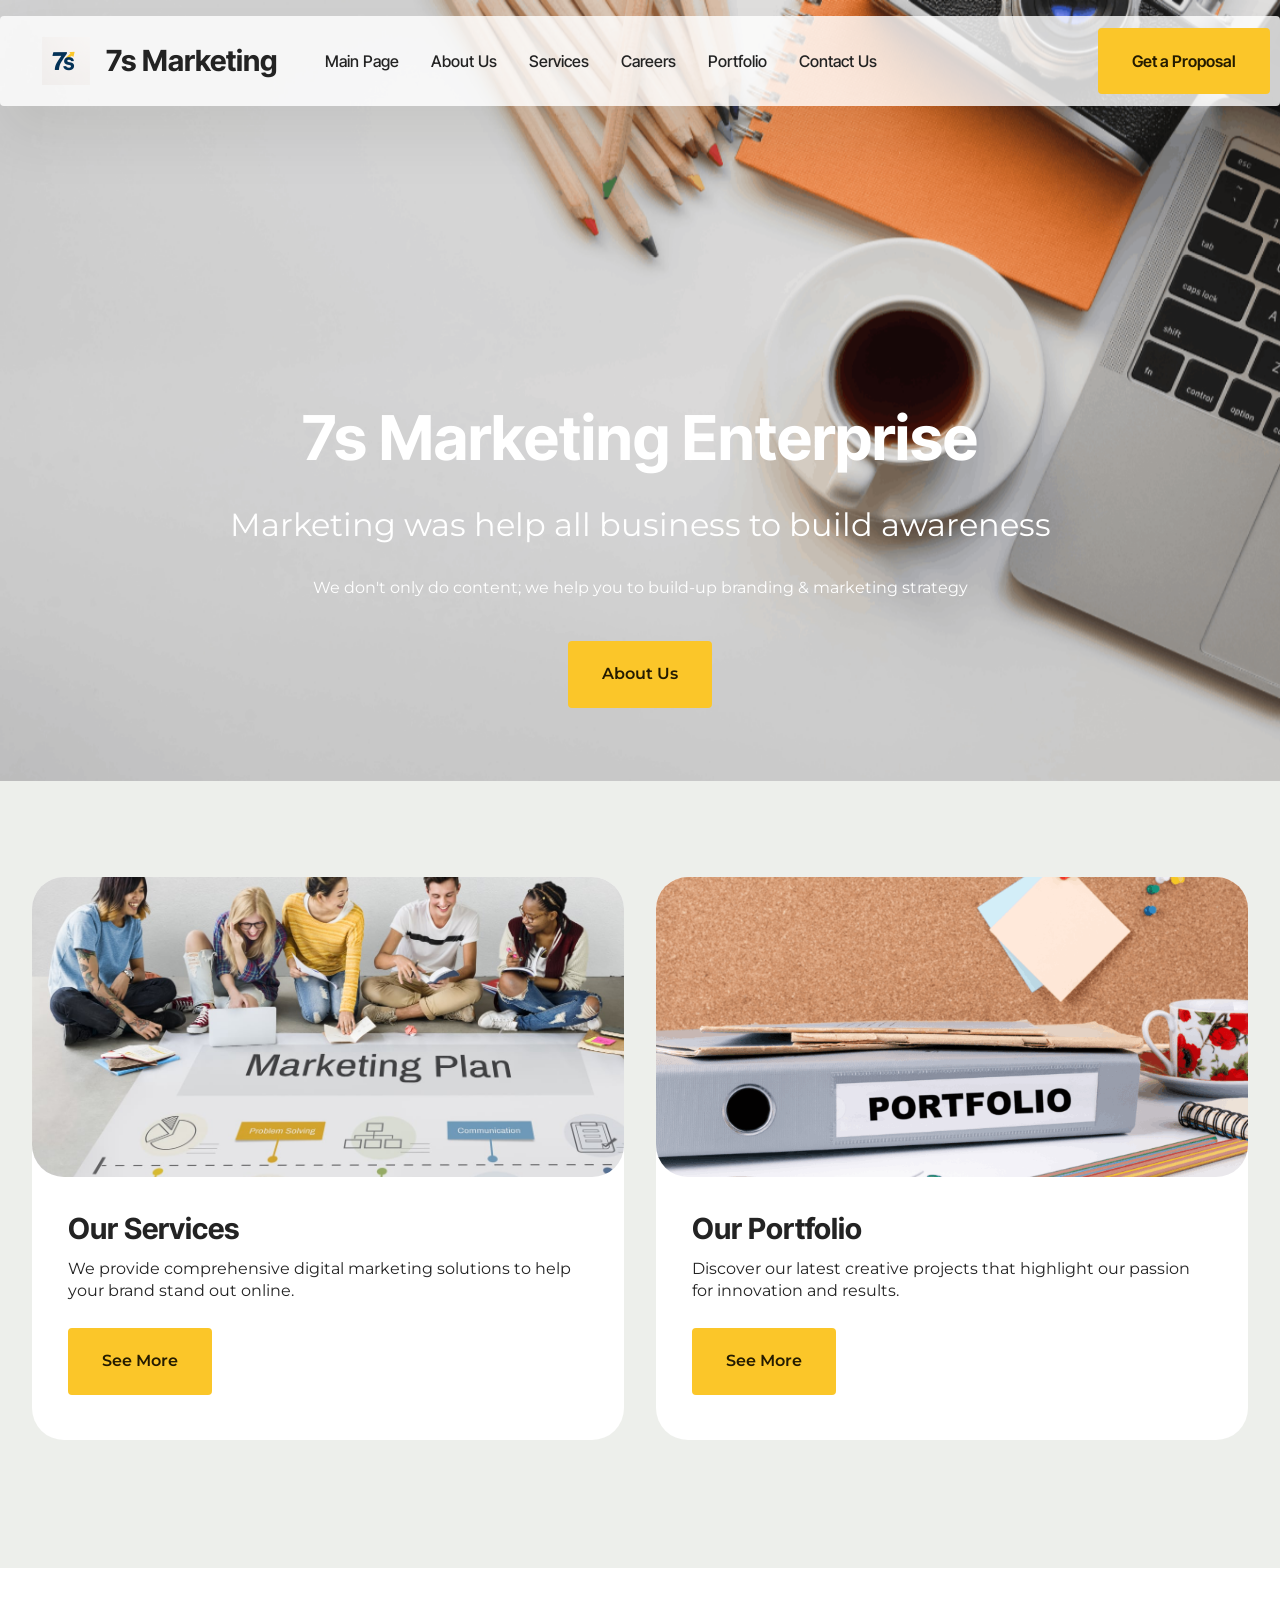
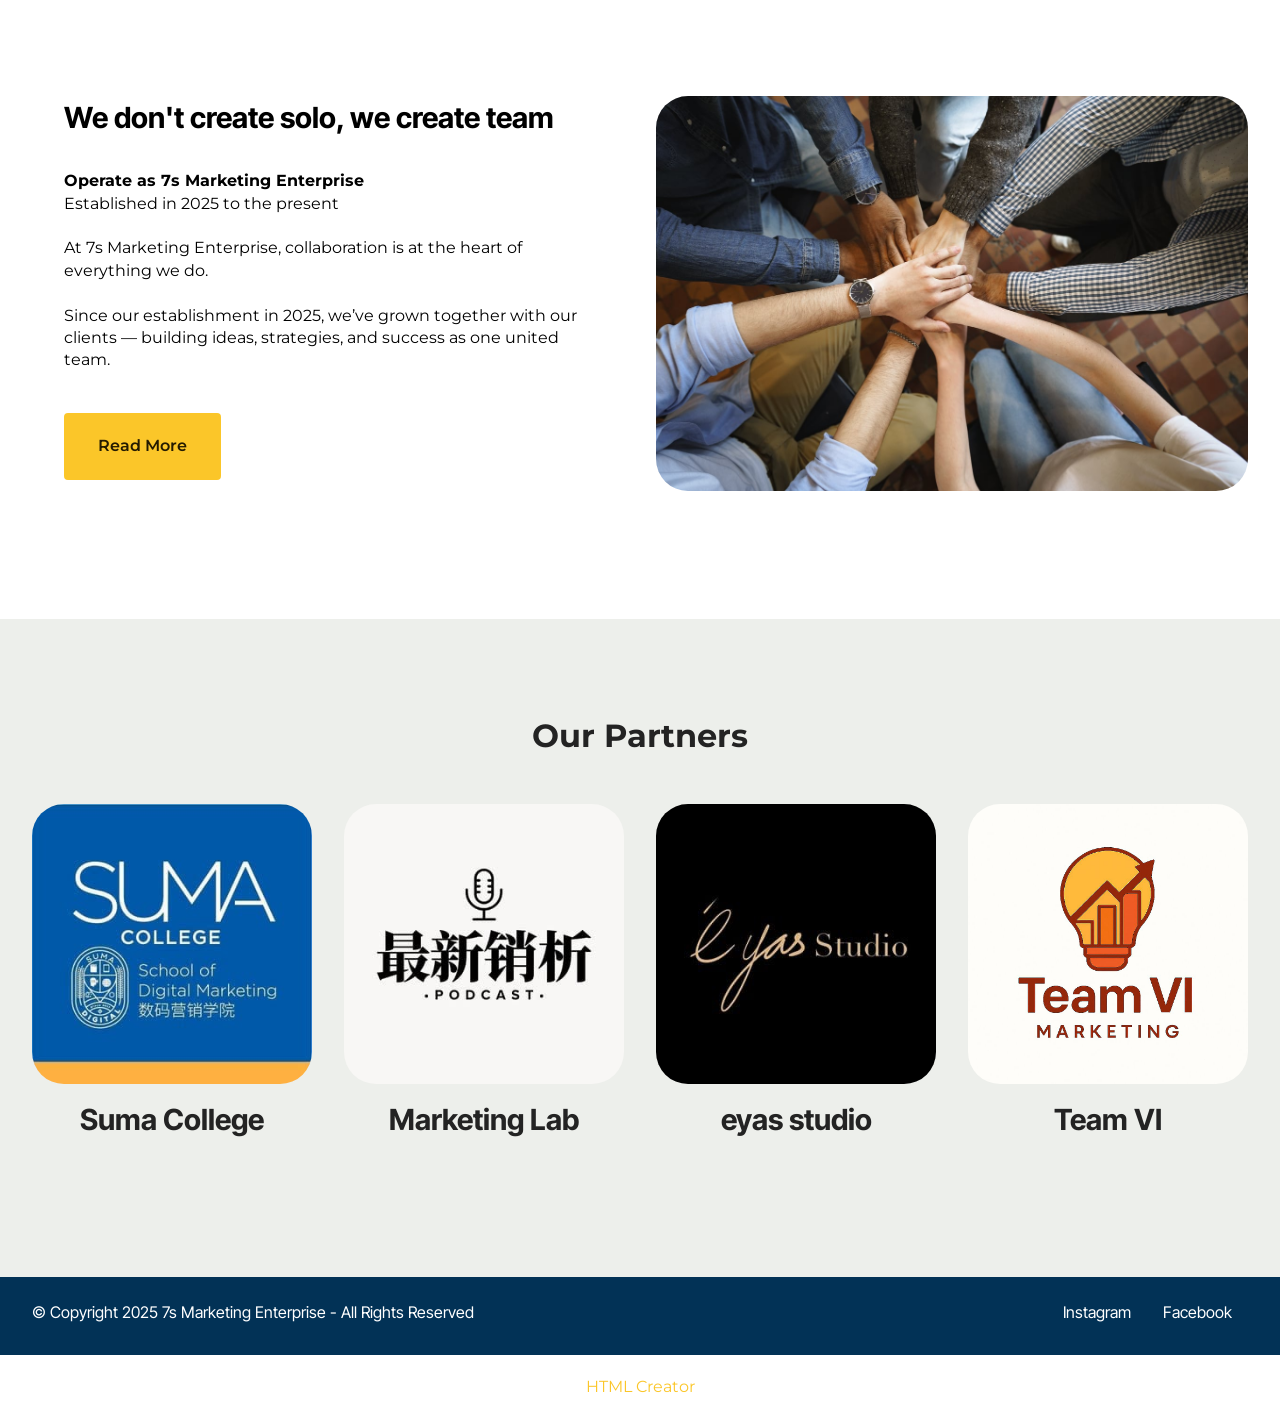
==== index.html @ 5c89a307 "create github pages" ====
<!DOCTYPE html>
<html  >
<head>
  <!-- Site made with Mobirise Website Builder v6.1.4, https://mobirise.com -->
  <meta charset="UTF-8">
  <meta http-equiv="X-UA-Compatible" content="IE=edge">
  <meta name="generator" content="Mobirise v6.1.4, mobirise.com">
  <meta name="viewport" content="width=device-width, initial-scale=1, minimum-scale=1">
  <link rel="shortcut icon" href="assets/images/logo-96x96.png" type="image/x-icon">
  <meta name="description" content="">
  
  
  <title>Home - 7s Marketing</title>
  <link rel="stylesheet" href="assets/web/assets/mobirise-icons2/mobirise2.css">
  <link rel="stylesheet" href="assets/bootstrap/css/bootstrap.min.css">
  <link rel="stylesheet" href="assets/parallax/jarallax.css">
  <link rel="stylesheet" href="assets/dropdown/css/style.css">
  <link rel="stylesheet" href="assets/theme/css/style.css">
  <link rel="preload" href="https://fonts.googleapis.com/css?family=Inter+Tight:100,200,300,400,500,600,700,800,900,100i,200i,300i,400i,500i,600i,700i,800i,900i&display=swap" as="style" onload="this.onload=null;this.rel='stylesheet'">
  <noscript><link rel="stylesheet" href="https://fonts.googleapis.com/css?family=Inter+Tight:100,200,300,400,500,600,700,800,900,100i,200i,300i,400i,500i,600i,700i,800i,900i&display=swap"></noscript>
  <link rel="preload" href="https://fonts.googleapis.com/css?family=Montserrat:100,200,300,400,500,600,700,800,900,100i,200i,300i,400i,500i,600i,700i,800i,900i&display=swap" as="style" onload="this.onload=null;this.rel='stylesheet'">
  <noscript><link rel="stylesheet" href="https://fonts.googleapis.com/css?family=Montserrat:100,200,300,400,500,600,700,800,900,100i,200i,300i,400i,500i,600i,700i,800i,900i&display=swap"></noscript>
  <link rel="preload" as="style" href="assets/mobirise/css/mbr-additional.css?v=DC1fDI"><link rel="stylesheet" href="assets/mobirise/css/mbr-additional.css?v=DC1fDI" type="text/css">

  
  
  
</head>
<body>
  
  <section data-bs-version="5.1" class="menu menu1 cid-uYOoQYkCws" once="menu" id="menu01-0">
	

	<nav class="navbar navbar-dropdown navbar-fixed-top navbar-expand-lg">
		<div class="container">
			<div class="navbar-brand">
				<span class="navbar-logo">
					
						<img src="assets/images/logo-96x96.png" alt="Mobirise Website Builder" style="height: 3rem;">
					
				</span>
				<span class="navbar-caption-wrap"><a class="navbar-caption text-black text-primary display-5" href="index.html#header17-1v">7s Marketing</a></span>
			</div>
			<button class="navbar-toggler" type="button" data-toggle="collapse" data-bs-toggle="collapse" data-target="#navbarSupportedContent" data-bs-target="#navbarSupportedContent" aria-controls="navbarNavAltMarkup" aria-expanded="false" aria-label="Toggle navigation">
				<div class="hamburger">
					<span></span>
					<span></span>
					<span></span>
					<span></span>
				</div>
			</button>
			<div class="collapse navbar-collapse" id="navbarSupportedContent">
				<ul class="navbar-nav nav-dropdown" data-app-modern-menu="true"><li class="nav-item">
						<a class="nav-link link text-black display-4" href="index.html#header17-1v" aria-expanded="false">Main Page</a>
					</li><li class="nav-item"><a class="nav-link link text-black text-primary display-4" href="Aboutus.html#header09-25">About Us</a></li><li class="nav-item"><a class="nav-link link text-black text-primary display-4" href="Services.html#header17-2c">Services</a></li><li class="nav-item"><a class="nav-link link text-black text-primary display-4" href="Careers.html#header09-3h">Careers</a></li><li class="nav-item"><a class="nav-link link text-black text-primary display-4" href="Portfolio.html#header17-2p">Portfolio</a></li><li class="nav-item"><a class="nav-link link text-black text-primary display-4" href="Contact.html#contacts02-2v">Contact Us</a></li></ul>
				
				<div class="navbar-buttons mbr-section-btn"><a class="btn btn-primary display-4" href="Portfolio.html#form02-18">Get a Proposal</a></div>
			</div>
		</div>
	</nav>
</section>

<section data-bs-version="5.1" class="header16 cid-uYV8R2LOA8 mbr-parallax-background" id="header17-1v">
  
  
  <div class="container-fluid">
    <div class="row">
      <div class="content-wrap col-12 col-md-12">
        <h1 class="mbr-section-title mbr-fonts-style mbr-white mb-4 display-1">
          <strong><br>7s Marketing Enterprise</strong></h1>
        <h2 class="mbr-section-subtitle mbr-fonts-style mbr-white mb-4 display-2">
          Marketing was help all business to build awareness</h2>
        <p class="mbr-fonts-style mbr-text mbr-white mb-4 display-7">We don't only do content; we help you to build-up branding &amp; marketing strategy</p>
        <div class="mbr-section-btn"><a class="btn btn-primary display-7" href="Aboutus.html#header09-25">About Us</a></div>
      </div>
    </div>
  </div>
</section>

<section data-bs-version="5.1" class="features4 start cid-uYVFDy8sa9" id="features04-1w">
	
	
	<div class="container">
		<div class="row justify-content-center">
			<div class="col-12 content-head">
				
			</div>
		</div>
		<div class="row">
			<div class="item features-image col-12 col-md-6 col-lg-6">
				<div class="item-wrapper">
					<div class="item-img">
						<img src="assets/images/marketing-plan-achievement-strategy-1256x825.jpg" alt="Mobirise Website Builder">
					</div>
					<div class="item-content">
						<h5 class="item-title mbr-fonts-style display-5">
							<strong>Our Services</strong></h5>
						<p class="mbr-text mbr-fonts-style display-7">
							We provide comprehensive digital marketing solutions to help your brand stand out online.</p>
						<div class="mbr-section-btn item-footer"><a href="Services.html#header17-2c" class="btn item-btn btn-primary display-7">See More</a></div>
					</div>

				</div>
			</div>
			<div class="item features-image col-12 col-md-6 col-lg-6">
				<div class="item-wrapper">
					<div class="item-img">
						<img src="assets/images/visuel-portfolio-min-800x450.png" alt="Mobirise Website Builder">
					</div>
					<div class="item-content">
						<h5 class="item-title mbr-fonts-style display-5">
							<strong>Our Portfolio</strong></h5>
						<p class="mbr-text mbr-fonts-style display-7">
							Discover our latest creative projects that highlight our passion for innovation and results.</p>
						<div class="mbr-section-btn item-footer"><a href="Portfolio.html#header17-2p" class="btn item-btn btn-primary display-7">See More</a></div>
					</div>
				</div>
			</div>
			
		</div>
	</div>
</section>

<section data-bs-version="5.1" class="start article2 cid-uYVQlWiHG8" id="article02-22">
	

	
	

	<div class="container">
		<div class="row justify-content-center">
			<div class="col-12 col-md-12 col-lg-6 image-wrapper">
				<img class="w-100" src="assets/images/top-view-diverse-people-hands-holding-together-circle-hands-stack-1256x837.jpg" alt="Mobirise Website Builder">
			</div>
			<div class="col-12 col-md-12 col-lg">
				<div class="text-wrapper align-left">
					<h1 class="mbr-section-title mbr-fonts-style mb-4 display-5"><strong>We don't create solo, we create team</strong></h1>
					<p class="mbr-text align-left mbr-fonts-style mb-4 display-7"><strong>Operate as 7s Marketing Enterprise</strong><br>Established in 2025 to the present<br><br>At 7s Marketing Enterprise, collaboration is at the heart of everything we do.<br><br>Since our establishment in 2025, we’ve grown together with our clients — building ideas, strategies, and success as one united team.<br></p>
					<div class="mbr-section-btn align-left mt-3"><a class="btn btn-primary display-7" href="Aboutus.html#video05-20">Read More</a></div>
				</div>
			</div>
		</div>
	</div>
</section>

<section data-bs-version="5.1" class="people03 cid-uYVV1QYM6E" id="people03-24">
	
	
	<div class="container">
		<div class="row justify-content-center">
			<div class="col-12 content-head">
				<div class="mbr-section-head mb-5">
					<h4 class="mbr-section-title mbr-fonts-style align-center mb-0 display-2">
						<strong>Our Partners</strong></h4>
					
				</div>
			</div>
		</div>
		<div class="row">
			<div class="item features-image col-12 col-md-6 col-lg-3">
				<div class="item-wrapper">
					<div class="item-img mb-3">
						<img src="assets/images/405277676-3484741085174841-5061989620785743007-n-320x320.jpg" alt="Mobirise Website Builder" title="" data-slide-to="0" data-bs-slide-to="0">
					</div>
					<div class="item-content align-left">
						<h5 class="item-title mbr-fonts-style display-5"><strong>Suma College</strong></h5>
						
						
					</div>
					
				</div>
			</div>
			<div class="item features-image col-12 col-md-6 col-lg-3">
				<div class="item-wrapper">
					<div class="item-img mb-3">
						<img src="assets/images/504078914-17846407530491444-1159984645401565558-n-320x320.jpg" alt="Mobirise Website Builder" title="" data-slide-to="1" data-bs-slide-to="1">
					</div>
					<div class="item-content align-left">
						<h5 class="item-title mbr-fonts-style display-5"><strong>Marketing Lab</strong></h5>
						
						
					</div>
					
				</div>
			</div>
			<div class="item features-image col-12 col-md-6 col-lg-3">
				<div class="item-wrapper">
					<div class="item-img mb-3">
						<img src="assets/images/469948577-1519518088749031-1330581868966862157-n-320x320.jpg" alt="Mobirise Website Builder" title="" data-slide-to="2" data-bs-slide-to="2">
					</div>
					<div class="item-content align-left">
						<h5 class="item-title mbr-fonts-style display-5"><strong>eyas studio</strong></h5>
						
						
					</div>
					
				</div>
			</div><div class="item features-image col-12 col-md-6 col-lg-3">
				<div class="item-wrapper">
					<div class="item-img mb-3">
						<img src="assets/images/whatsapp20image202025-10-1020at2013.24.38-92693b4d-1024x1024.jpg" alt="Mobirise Website Builder" title="" data-slide-to="3" data-bs-slide-to="3">
					</div>
					<div class="item-content align-left">
						<h5 class="item-title mbr-fonts-style display-5"><strong>Team VI</strong></h5>
						
						
					</div>
					
				</div>
			</div>
		</div>
	</div>
</section>

<section data-bs-version="5.1" class="footer2 cid-uYOyTXjddU" once="footers" id="footer02-c">
    

    
    

    <div class="container">
        <div class="row">
            <div class="col-12 col-lg-6 center mt-2 mb-3">
                <p class="mbr-fonts-style copyright mb-0 display-4">
                    © Copyright 2025 7s Marketing Enterprise - All Rights Reserved</p>
            </div>
            <div class="col-12 col-lg-6 center">
                <div class="row-links mt-2 mb-3">
                    <ul class="row-links-soc">
                        
                        
                        
                        
                    <li class="row-links-soc-item mbr-fonts-style display-7"></li><li class="row-links-soc-item mbr-fonts-style display-4"><a href="http://www.instargram.com" class="text-secondary text-primary" target="_blank">Instagram</a></li><li class="row-links-soc-item mbr-fonts-style display-4"><a href="http://www.facebook.com" class="text-secondary text-primary" target="_blank">Facebook</a></li></ul>
                </div>
            </div>
        </div>
    </div>
</section><section class="display-7" style="padding: 0;align-items: center;justify-content: center;flex-wrap: wrap;    align-content: center;display: flex;position: relative;height: 4rem;"><a href="https://mobiri.se/4250551" style="flex: 1 1;height: 4rem;position: absolute;width: 100%;z-index: 1;"><img alt="" style="height: 4rem;" src="[data-uri]"></a><p style="margin: 0;text-align: center;" class="display-7">&#8204;</p><a style="z-index:1" href="https://mobirise.com/html-builder.html">HTML Creator</a></section><script src="assets/bootstrap/js/bootstrap.bundle.min.js"></script>  <script src="assets/parallax/jarallax.js"></script>  <script src="assets/smoothscroll/smooth-scroll.js"></script>  <script src="assets/ytplayer/index.js"></script>  <script src="assets/dropdown/js/navbar-dropdown.js"></script>  <script src="assets/theme/js/script.js"></script>  
  
  
</body>
</html>
---- assets/web/assets/mobirise-icons2/mobirise2.css ----
@font-face {
  font-family: 'Moririse2';
  font-display: swap;
  src:  url('mobirise2.eot?f2bix4');
  src:  url('mobirise2.eot?f2bix4#iefix') format('embedded-opentype'),
    url('mobirise2.ttf?f2bix4') format('truetype'),
    url('mobirise2.woff?f2bix4') format('woff'),
    url('mobirise2.svg?f2bix4#mobirise2') format('svg');
  font-weight: normal;
  font-style: normal;
}

[class^="mobi-"], [class*=" mobi-"] {
  /* use !important to prevent issues with browser extensions that change fonts */
  font-family: 'Moririse2' !important;
  speak: none;
  font-style: normal;
  font-weight: normal;
  font-variant: normal;
  text-transform: none;
  line-height: 1;

  /* Better Font Rendering =========== */
  -webkit-font-smoothing: antialiased;
  -moz-osx-font-smoothing: grayscale;
}

.mobi-mbri-add-submenu:before {
  content: "\e900";
}
.mobi-mbri-alert:before {
  content: "\e901";
}
.mobi-mbri-align-center:before {
  content: "\e902";
}
.mobi-mbri-align-justify:before {
  content: "\e903";
}
.mobi-mbri-align-left:before {
  content: "\e904";
}
.mobi-mbri-align-right:before {
  content: "\e905";
}
.mobi-mbri-android:before {
  content: "\e906";
}
.mobi-mbri-apple:before {
  content: "\e907";
}
.mobi-mbri-arrow-down:before {
  content: "\e908";
}
.mobi-mbri-arrow-next:before {
  content: "\e909";
}
.mobi-mbri-arrow-prev:before {
  content: "\e90a";
}
.mobi-mbri-arrow-up:before {
  content: "\e90b";
}
.mobi-mbri-bold:before {
  content: "\e90c";
}
.mobi-mbri-bookmark:before {
  content: "\e90d";
}
.mobi-mbri-bootstrap:before {
  content: "\e90e";
}
.mobi-mbri-briefcase:before {
  content: "\e90f";
}
.mobi-mbri-browse:before {
  content: "\e910";
}
.mobi-mbri-bulleted-list:before {
  content: "\e911";
}
.mobi-mbri-calendar:before {
  content: "\e912";
}
.mobi-mbri-camera:before {
  content: "\e913";
}
.mobi-mbri-cart-add:before {
  content: "\e914";
}
.mobi-mbri-cart-full:before {
  content: "\e915";
}
.mobi-mbri-cash:before {
  content: "\e916";
}
.mobi-mbri-change-style:before {
  content: "\e917";
}
.mobi-mbri-chat:before {
  content: "\e918";
}
.mobi-mbri-clock:before {
  content: "\e919";
}
.mobi-mbri-close:before {
  content: "\e91a";
}
.mobi-mbri-cloud:before {
  content: "\e91b";
}
.mobi-mbri-code:before {
  content: "\e91c";
}
.mobi-mbri-contact-form:before {
  content: "\e91d";
}
.mobi-mbri-credit-card:before {
  content: "\e91e";
}
.mobi-mbri-cursor-click:before {
  content: "\e91f";
}
.mobi-mbri-cust-feedback:before {
  content: "\e920";
}
.mobi-mbri-database:before {
  content: "\e921";
}
.mobi-mbri-delivery:before {
  content: "\e922";
}
.mobi-mbri-desktop:before {
  content: "\e923";
}
.mobi-mbri-devices:before {
  content: "\e924";
}
.mobi-mbri-down:before {
  content: "\e925";
}
.mobi-mbri-download-2:before {
  content: "\e926";
}
.mobi-mbri-download:before {
  content: "\e927";
}
.mobi-mbri-drag-n-drop-2:before {
  content: "\e928";
}
.mobi-mbri-drag-n-drop:before {
  content: "\e929";
}
.mobi-mbri-edit-2:before {
  content: "\e92a";
}
.mobi-mbri-edit:before {
  content: "\e92b";
}
.mobi-mbri-error:before {
  content: "\e92c";
}
.mobi-mbri-extension:before {
  content: "\e92d";
}
.mobi-mbri-features:before {
  content: "\e92e";
}
.mobi-mbri-file:before {
  content: "\e92f";
}
.mobi-mbri-flag:before {
  content: "\e930";
}
.mobi-mbri-folder:before {
  content: "\e931";
}
.mobi-mbri-gift:before {
  content: "\e932";
}
.mobi-mbri-github:before {
  content: "\e933";
}
.mobi-mbri-globe-2:before {
  content: "\e934";
}
.mobi-mbri-globe:before {
  content: "\e935";
}
.mobi-mbri-growing-chart:before {
  content: "\e936";
}
.mobi-mbri-hearth:before {
  content: "\e937";
}
.mobi-mbri-help:before {
  content: "\e938";
}
.mobi-mbri-home:before {
  content: "\e939";
}
.mobi-mbri-hot-cup:before {
  content: "\e93a";
}
.mobi-mbri-idea:before {
  content: "\e93b";
}
.mobi-mbri-image-gallery:before {
  content: "\e93c";
}
.mobi-mbri-image-slider:before {
  content: "\e93d";
}
.mobi-mbri-info:before {
  content: "\e93e";
}
.mobi-mbri-italic:before {
  content: "\e93f";
}
.mobi-mbri-key:before {
  content: "\e940";
}
.mobi-mbri-laptop:before {
  content: "\e941";
}
.mobi-mbri-layers:before {
  content: "\e942";
}
.mobi-mbri-left-right:before {
  content: "\e943";
}
.mobi-mbri-left:before {
  content: "\e944";
}
.mobi-mbri-letter:before {
  content: "\e945";
}
.mobi-mbri-like:before {
  content: "\e946";
}
.mobi-mbri-link:before {
  content: "\e947";
}
.mobi-mbri-lock:before {
  content: "\e948";
}
.mobi-mbri-login:before {
  content: "\e949";
}
.mobi-mbri-logout:before {
  content: "\e94a";
}
.mobi-mbri-magic-stick:before {
  content: "\e94b";
}
.mobi-mbri-map-pin:before {
  content: "\e94c";
}
.mobi-mbri-menu:before {
  content: "\e94d";
}
.mobi-mbri-mobile-2:before {
  content: "\e94e";
}
.mobi-mbri-mobile-horizontal:before {
  content: "\e94f";
}
.mobi-mbri-mobile:before {
  content: "\e950";
}
.mobi-mbri-mobirise:before {
  content: "\e951";
}
.mobi-mbri-more-horizontal:before {
  content: "\e952";
}
.mobi-mbri-more-vertical:before {
  content: "\e953";
}
.mobi-mbri-music:before {
  content: "\e954";
}
.mobi-mbri-new-file:before {
  content: "\e955";
}
.mobi-mbri-numbered-list:before {
  content: "\e956";
}
.mobi-mbri-opened-folder:before {
  content: "\e957";
}
.mobi-mbri-pages:before {
  content: "\e958";
}
.mobi-mbri-paper-plane:before {
  content: "\e959";
}
.mobi-mbri-paperclip:before {
  content: "\e95a";
}
.mobi-mbri-phone:before {
  content: "\e95b";
}
.mobi-mbri-photo:before {
  content: "\e95c";
}
.mobi-mbri-photos:before {
  content: "\e95d";
}
.mobi-mbri-pin:before {
  content: "\e95e";
}
.mobi-mbri-play:before {
  content: "\e95f";
}
.mobi-mbri-plus:before {
  content: "\e960";
}
.mobi-mbri-preview:before {
  content: "\e961";
}
.mobi-mbri-print:before {
  content: "\e962";
}
.mobi-mbri-protect:before {
  content: "\e963";
}
.mobi-mbri-question:before {
  content: "\e964";
}
.mobi-mbri-quote-left:before {
  content: "\e965";
}
.mobi-mbri-quote-right:before {
  content: "\e966";
}
.mobi-mbri-redo:before {
  content: "\e967";
}
.mobi-mbri-refresh:before {
  content: "\e968";
}
.mobi-mbri-responsive-2:before {
  content: "\e969";
}
.mobi-mbri-responsive:before {
  content: "\e96a";
}
.mobi-mbri-right:before {
  content: "\e96b";
}
.mobi-mbri-rocket:before {
  content: "\e96c";
}
.mobi-mbri-sad-face:before {
  content: "\e96d";
}
.mobi-mbri-sale:before {
  content: "\e96e";
}
.mobi-mbri-save:before {
  content: "\e96f";
}
.mobi-mbri-search:before {
  content: "\e970";
}
.mobi-mbri-setting-2:before {
  content: "\e971";
}
.mobi-mbri-setting-3:before {
  content: "\e972";
}
.mobi-mbri-setting:before {
  content: "\e973";
}
.mobi-mbri-share:before {
  content: "\e974";
}
.mobi-mbri-shopping-bag:before {
  content: "\e975";
}
.mobi-mbri-shopping-basket:before {
  content: "\e976";
}
.mobi-mbri-shopping-cart:before {
  content: "\e977";
}
.mobi-mbri-sites:before {
  content: "\e978";
}
.mobi-mbri-smile-face:before {
  content: "\e979";
}
.mobi-mbri-speed:before {
  content: "\e97a";
}
.mobi-mbri-star:before {
  content: "\e97b";
}
.mobi-mbri-success:before {
  content: "\e97c";
}
.mobi-mbri-sun:before {
  content: "\e97d";
}
.mobi-mbri-sun2:before {
  content: "\e97e";
}
.mobi-mbri-tablet-vertical:before {
  content: "\e97f";
}
.mobi-mbri-tablet:before {
  content: "\e980";
}
.mobi-mbri-target:before {
  content: "\e981";
}
.mobi-mbri-timer:before {
  content: "\e982";
}
.mobi-mbri-to-ftp:before {
  content: "\e983";
}
.mobi-mbri-to-local-drive:before {
  content: "\e984";
}
.mobi-mbri-touch-swipe:before {
  content: "\e985";
}
.mobi-mbri-touch:before {
  content: "\e986";
}
.mobi-mbri-trash:before {
  content: "\e987";
}
.mobi-mbri-underline:before {
  content: "\e988";
}
.mobi-mbri-undo:before {
  content: "\e989";
}
.mobi-mbri-unlink:before {
  content: "\e98a";
}
.mobi-mbri-unlock:before {
  content: "\e98b";
}
.mobi-mbri-up-down:before {
  content: "\e98c";
}
.mobi-mbri-up:before {
  content: "\e98d";
}
.mobi-mbri-update:before {
  content: "\e98e";
}
.mobi-mbri-upload-2:before {
  content: "\e98f";
}
.mobi-mbri-upload:before {
  content: "\e990";
}
.mobi-mbri-user-2:before {
  content: "\e991";
}
.mobi-mbri-user:before {
  content: "\e992";
}
.mobi-mbri-users:before {
  content: "\e993";
}
.mobi-mbri-video-play:before {
  content: "\e994";
}
.mobi-mbri-video:before {
  content: "\e995";
}
.mobi-mbri-watch:before {
  content: "\e996";
}
.mobi-mbri-website-theme-2:before {
  content: "\e997";
}
.mobi-mbri-website-theme:before {
  content: "\e998";
}
.mobi-mbri-wifi:before {
  content: "\e999";
}
.mobi-mbri-windows:before {
  content: "\e99a";
}
.mobi-mbri-zoom-in:before {
  content: "\e99b";
}
.mobi-mbri-zoom-out:before {
  content: "\e99c";
}
---- assets/parallax/jarallax.css ----
.jarallax {
    position: relative;
    z-index: 0;
}
.jarallax > .jarallax-img {
    position: absolute;
    object-fit: cover;
    /* support for plugin https://github.com/bfred-it/object-fit-images */
    font-family: 'object-fit: cover;';
    top: 0;
    left: 0;
    width: 100%;
    height: 100%;
    z-index: -1;
}
---- assets/dropdown/css/style.css ----
.navbar-dropdown {
  left: 0;
  padding: 0;
  position: absolute;
  right: 0;
  top: 0;
  transition: all 0.45s ease;
  z-index: 1030;
  background: #282828; }
  .navbar-dropdown .navbar-logo {
    margin-right: 0.8rem;
    transition: margin 0.3s ease-in-out;
    vertical-align: middle; }
    .navbar-dropdown .navbar-logo img {
      height: 3.125rem;
      transition: all 0.3s ease-in-out; }
    .navbar-dropdown .navbar-logo.mbr-iconfont {
      font-size: 3.125rem;
      line-height: 3.125rem; }
  .navbar-dropdown .navbar-caption {
    font-weight: 700;
    white-space: normal;
    vertical-align: -4px;
    line-height: 3.125rem !important; }
    .navbar-dropdown .navbar-caption, .navbar-dropdown .navbar-caption:hover {
      color: inherit;
      text-decoration: none; }
  .navbar-dropdown .mbr-iconfont + .navbar-caption {
    vertical-align: -1px; }
  .navbar-dropdown.navbar-fixed-top {
    position: fixed; }
  .navbar-dropdown .navbar-brand span {
    vertical-align: -4px; }
  .navbar-dropdown.bg-color.transparent {
    background: none; }
  .navbar-dropdown.navbar-short .navbar-brand {
    padding: 0.625rem 0; }
    .navbar-dropdown.navbar-short .navbar-brand span {
      vertical-align: -1px; }
  .navbar-dropdown.navbar-short .navbar-caption {
    line-height: 2.375rem !important;
    vertical-align: -2px; }
  .navbar-dropdown.navbar-short .navbar-logo {
    margin-right: 0.5rem; }
    .navbar-dropdown.navbar-short .navbar-logo img {
      height: 2.375rem; }
    .navbar-dropdown.navbar-short .navbar-logo.mbr-iconfont {
      font-size: 2.375rem;
      line-height: 2.375rem; }
  .navbar-dropdown.navbar-short .mbr-table-cell {
    height: 3.625rem; }
  .navbar-dropdown .navbar-close {
    left: 0.6875rem;
    position: fixed;
    top: 0.75rem;
    z-index: 1000; }
  .navbar-dropdown .hamburger-icon {
    content: "";
    display: inline-block;
    vertical-align: middle;
    width: 16px;
    -webkit-box-shadow: 0 -6px 0 1px #282828,0 0 0 1px #282828,0 6px 0 1px #282828;
    -moz-box-shadow: 0 -6px 0 1px #282828,0 0 0 1px #282828,0 6px 0 1px #282828;
    box-shadow: 0 -6px 0 1px #282828,0 0 0 1px #282828,0 6px 0 1px #282828; }

.dropdown-menu .dropdown-toggle[data-toggle="dropdown-submenu"]::after {
  border-bottom: 0.35em solid transparent;
  border-left: 0.35em solid;
  border-right: 0;
  border-top: 0.35em solid transparent;
  margin-left: 0.3rem; }

.dropdown-menu .dropdown-item:focus {
  outline: 0; }

.nav-dropdown {
  font-size: 0.75rem;
  font-weight: 500;
  height: auto !important; }
  .nav-dropdown .nav-btn {
    padding-left: 1rem; }
  .nav-dropdown .link {
    margin: .667em 1.667em;
    font-weight: 500;
    padding: 0;
    transition: color .2s ease-in-out; }
    .nav-dropdown .link.dropdown-toggle {
      margin-right: 2.583em; }
      .nav-dropdown .link.dropdown-toggle::after {
        margin-left: .25rem;
        border-top: 0.35em solid;
        border-right: 0.35em solid transparent;
        border-left: 0.35em solid transparent;
        border-bottom: 0; }
      .nav-dropdown .link.dropdown-toggle[aria-expanded="true"] {
        margin: 0;
        padding: 0.667em 3.263em  0.667em 1.667em; }
  .nav-dropdown .link::after,
  .nav-dropdown .dropdown-item::after {
    color: inherit; }
  .nav-dropdown .btn {
    font-size: 0.75rem;
    font-weight: 700;
    letter-spacing: 0;
    margin-bottom: 0;
    padding-left: 1.25rem;
    padding-right: 1.25rem; }
  .nav-dropdown .dropdown-menu {
    border-radius: 0;
    border: 0;
    left: 0;
    margin: 0;
    padding-bottom: 1.25rem;
    padding-top: 1.25rem;
    position: relative; }
  .nav-dropdown .dropdown-submenu {
    margin-left: 0.125rem;
    top: 0; }
  .nav-dropdown .dropdown-item {
    font-weight: 500;
    line-height: 2;
    padding: 0.3846em 4.615em 0.3846em 1.5385em;
    position: relative;
    transition: color .2s ease-in-out, background-color .2s ease-in-out; }
    .nav-dropdown .dropdown-item::after {
      margin-top: -0.3077em;
      position: absolute;
      right: 1.1538em;
      top: 50%; }
    .nav-dropdown .dropdown-item:focus, .nav-dropdown .dropdown-item:hover {
      background: none; }

@media (max-width: 767px) {
  .nav-dropdown.navbar-toggleable-sm {
    bottom: 0;
    display: none;
    left: 0;
    overflow-x: hidden;
    position: fixed;
    top: 0;
    transform: translateX(-100%);
    -ms-transform: translateX(-100%);
    -webkit-transform: translateX(-100%);
    width: 18.75rem;
    z-index: 999; } }
.nav-dropdown.navbar-toggleable-xl {
  bottom: 0;
  display: none;
  left: 0;
  overflow-x: hidden;
  position: fixed;
  top: 0;
  transform: translateX(-100%);
  -ms-transform: translateX(-100%);
  -webkit-transform: translateX(-100%);
  width: 18.75rem;
  z-index: 999; }

.nav-dropdown-sm {
  display: block !important;
  overflow-x: hidden;
  overflow: auto;
  padding-top: 3.875rem; }
  .nav-dropdown-sm::after {
    content: "";
    display: block;
    height: 3rem;
    width: 100%; }
  .nav-dropdown-sm.collapse.in ~ .navbar-close {
    display: block !important; }
  .nav-dropdown-sm.collapsing, .nav-dropdown-sm.collapse.in {
    transform: translateX(0);
    -ms-transform: translateX(0);
    -webkit-transform: translateX(0);
    transition: all 0.25s ease-out;
    -webkit-transition: all 0.25s ease-out;
    background: #282828; }
  .nav-dropdown-sm.collapsing[aria-expanded="false"] {
    transform: translateX(-100%);
    -ms-transform: translateX(-100%);
    -webkit-transform: translateX(-100%); }
  .nav-dropdown-sm .nav-item {
    display: block;
    margin-left: 0 !important;
    padding-left: 0; }
  .nav-dropdown-sm .link,
  .nav-dropdown-sm .dropdown-item {
    border-top: 1px dotted rgba(255, 255, 255, 0.1);
    font-size: 0.8125rem;
    line-height: 1.6;
    margin: 0 !important;
    padding: 0.875rem 2.4rem 0.875rem 1.5625rem !important;
    position: relative;
    white-space: normal; }
    .nav-dropdown-sm .link:focus, .nav-dropdown-sm .link:hover,
    .nav-dropdown-sm .dropdown-item:focus,
    .nav-dropdown-sm .dropdown-item:hover {
      background: rgba(0, 0, 0, 0.2) !important;
      color: #c0a375; }
  .nav-dropdown-sm .nav-btn {
    position: relative;
    padding: 1.5625rem 1.5625rem 0 1.5625rem; }
    .nav-dropdown-sm .nav-btn::before {
      border-top: 1px dotted rgba(255, 255, 255, 0.1);
      content: "";
      left: 0;
      position: absolute;
      top: 0;
      width: 100%; }
    .nav-dropdown-sm .nav-btn + .nav-btn {
      padding-top: 0.625rem; }
      .nav-dropdown-sm .nav-btn + .nav-btn::before {
        display: none; }
  .nav-dropdown-sm .btn {
    padding: 0.625rem 0; }
  .nav-dropdown-sm .dropdown-toggle[data-toggle="dropdown-submenu"]::after {
    margin-left: .25rem;
    border-top: 0.35em solid;
    border-right: 0.35em solid transparent;
    border-left: 0.35em solid transparent;
    border-bottom: 0; }
  .nav-dropdown-sm .dropdown-toggle[data-toggle="dropdown-submenu"][aria-expanded="true"]::after {
    border-top: 0;
    border-right: 0.35em solid transparent;
    border-left: 0.35em solid transparent;
    border-bottom: 0.35em solid; }
  .nav-dropdown-sm .dropdown-menu {
    margin: 0;
    padding: 0;
    position: relative;
    top: 0;
    left: 0;
    width: 100%;
    border: 0;
    float: none;
    border-radius: 0;
    background: none; }
  .nav-dropdown-sm .dropdown-submenu {
    left: 100%;
    margin-left: 0.125rem;
    margin-top: -1.25rem;
    top: 0; }

.navbar-toggleable-sm .nav-dropdown .dropdown-menu {
  position: absolute; }

.navbar-toggleable-sm .nav-dropdown .dropdown-submenu {
  left: 100%;
  margin-left: 0.125rem;
  margin-top: -1.25rem;
  top: 0; }

.navbar-toggleable-sm.opened .nav-dropdown .dropdown-menu {
  position: relative; }

.navbar-toggleable-sm.opened .nav-dropdown .dropdown-submenu {
  left: 0;
  margin-left: 00rem;
  margin-top: 0rem;
  top: 0; }

.is-builder .nav-dropdown.collapsing {
  transition: none !important; }
---- assets/theme/css/style.css ----
@charset "UTF-8";
section {
  background-color: #ffffff;
}

body {
  font-style: normal;
  line-height: 1.5;
  font-weight: 400;
  color: #232323;
  position: relative;
}

button {
  background-color: transparent;
  border-color: transparent;
}

.embla__button,
.carousel-control {
  background-color: #edefea !important;
  opacity: 0.8 !important;
  color: #464845 !important;
  border-color: #edefea !important;
}

.carousel .close,
.modalWindow .close {
  background-color: #edefea !important;
  color: #464845 !important;
  border-color: #edefea !important;
  opacity: 0.8 !important;
}

.carousel .close:hover,
.modalWindow .close:hover {
  opacity: 1 !important;
}

.carousel-indicators li {
  background-color: #edefea !important;
  border: 2px solid #464845 !important;
}

.carousel-indicators li:hover,
.carousel-indicators li:active {
  opacity: 0.8 !important;
}

.embla__button:hover,
.carousel-control:hover {
  background-color: #edefea !important;
  opacity: 1 !important;
}

.modalWindow-video-container {
  height: 80%;
}

section,
.container,
.container-fluid {
  position: relative;
  word-wrap: break-word;
}

a.mbr-iconfont:hover {
  text-decoration: none;
}

.article .lead p,
.article .lead ul,
.article .lead ol,
.article .lead pre,
.article .lead blockquote {
  margin-bottom: 0;
}

a {
  font-style: normal;
  font-weight: 400;
  cursor: pointer;
}
a, a:hover {
  text-decoration: none;
}

.mbr-section-title {
  font-style: normal;
  line-height: 1.3;
}

.mbr-section-subtitle {
  line-height: 1.3;
}

.mbr-text {
  font-style: normal;
  line-height: 1.7;
}

h1,
h2,
h3,
h4,
h5,
h6,
.display-1,
.display-2,
.display-4,
.display-5,
.display-7,
span,
p,
a {
  line-height: 1;
  word-break: break-word;
  word-wrap: break-word;
  font-weight: 400;
}

b,
strong {
  font-weight: bold;
}

input:-webkit-autofill, input:-webkit-autofill:hover, input:-webkit-autofill:focus, input:-webkit-autofill:active {
  transition-delay: 9999s;
  -webkit-transition-property: background-color, color;
  transition-property: background-color, color;
}

textarea[type=hidden] {
  display: none;
}

section {
  background-position: 50% 50%;
  background-repeat: no-repeat;
  background-size: cover;
}
section .mbr-background-video,
section .mbr-background-video-preview {
  position: absolute;
  bottom: 0;
  left: 0;
  right: 0;
  top: 0;
}

.hidden {
  visibility: hidden;
}

.mbr-z-index20 {
  z-index: 20;
}

/*! Base colors */
.mbr-white {
  color: #ffffff;
}

.mbr-black {
  color: #111111;
}

.mbr-bg-white {
  background-color: #ffffff;
}

.mbr-bg-black {
  background-color: #000000;
}

/*! Text-aligns */
.align-left {
  text-align: left;
}

.align-center {
  text-align: center;
}

.align-right {
  text-align: right;
}

/*! Font-weight  */
.mbr-light {
  font-weight: 300;
}

.mbr-regular {
  font-weight: 400;
}

.mbr-semibold {
  font-weight: 500;
}

.mbr-bold {
  font-weight: 700;
}

/*! Media  */
.media-content {
  flex-basis: 100%;
}

.media-container-row {
  display: flex;
  flex-direction: row;
  flex-wrap: wrap;
  justify-content: center;
  align-content: center;
  align-items: start;
}
.media-container-row .media-size-item {
  width: 400px;
}

.media-container-column {
  display: flex;
  flex-direction: column;
  flex-wrap: wrap;
  justify-content: center;
  align-content: center;
  align-items: stretch;
}
.media-container-column > * {
  width: 100%;
}

@media (min-width: 992px) {
  .media-container-row {
    flex-wrap: nowrap;
  }
}
figure {
  margin-bottom: 0;
  overflow: hidden;
}

figure[mbr-media-size] {
  transition: width 0.1s;
}

img,
iframe {
  display: block;
  width: 100%;
}

.card {
  background-color: transparent;
  border: none;
}

.card-box {
  width: 100%;
}

.card-img {
  text-align: center;
  flex-shrink: 0;
  -webkit-flex-shrink: 0;
}

.media {
  max-width: 100%;
  margin: 0 auto;
}

.mbr-figure {
  align-self: center;
}

.media-container > div {
  max-width: 100%;
}

.mbr-figure img,
.card-img img {
  width: 100%;
}

@media (max-width: 991px) {
  .media-size-item {
    width: auto !important;
  }
  .media {
    width: auto;
  }
  .mbr-figure {
    width: 100% !important;
  }
}
/*! Buttons */
.mbr-section-btn {
  margin-left: -0.6rem;
  margin-right: -0.6rem;
  font-size: 0;
}

.btn {
  font-weight: 600;
  border-width: 1px;
  font-style: normal;
  margin: 0.6rem 0.6rem;
  white-space: normal;
  transition: all 0.2s ease-in-out;
  display: inline-flex;
  align-items: center;
  justify-content: center;
  word-break: break-word;
}

.btn-sm {
  font-weight: 600;
  letter-spacing: 0px;
  transition: all 0.3s ease-in-out;
}

.btn-md {
  font-weight: 600;
  letter-spacing: 0px;
  transition: all 0.3s ease-in-out;
}

.btn-lg {
  font-weight: 600;
  letter-spacing: 0px;
  transition: all 0.3s ease-in-out;
}

.btn-form {
  margin: 0;
}
.btn-form:hover {
  cursor: pointer;
}

nav .mbr-section-btn {
  margin-left: 0rem;
  margin-right: 0rem;
}

/*! Btn icon margin */
.btn .mbr-iconfont,
.btn.btn-sm .mbr-iconfont {
  order: 1;
  cursor: pointer;
  margin-left: 0.5rem;
  vertical-align: sub;
}

.btn.btn-md .mbr-iconfont,
.btn.btn-md .mbr-iconfont {
  margin-left: 0.8rem;
}

.mbr-regular {
  font-weight: 400;
}

.mbr-semibold {
  font-weight: 500;
}

.mbr-bold {
  font-weight: 700;
}

[type=submit] {
  -webkit-appearance: none;
}

/*! Full-screen */
.mbr-fullscreen .mbr-overlay {
  min-height: 100vh;
}

.mbr-fullscreen {
  display: flex;
  display: -moz-flex;
  display: -ms-flex;
  display: -o-flex;
  align-items: center;
  min-height: 100vh;
  padding-top: 3rem;
  padding-bottom: 3rem;
}

/*! Map */
.map {
  height: 25rem;
  position: relative;
}
.map iframe {
  width: 100%;
  height: 100%;
}

/*! Scroll to top arrow */
.mbr-arrow-up {
  bottom: 25px;
  right: 90px;
  position: fixed;
  text-align: right;
  z-index: 5000;
  color: #ffffff;
  font-size: 22px;
}

.mbr-arrow-up a {
  background: rgba(0, 0, 0, 0.2);
  border-radius: 50%;
  color: #fff;
  display: inline-block;
  height: 60px;
  width: 60px;
  border: 2px solid #fff;
  outline-style: none !important;
  position: relative;
  text-decoration: none;
  transition: all 0.3s ease-in-out;
  cursor: pointer;
  text-align: center;
}
.mbr-arrow-up a:hover {
  background-color: rgba(0, 0, 0, 0.4);
}
.mbr-arrow-up a i {
  line-height: 60px;
}

.mbr-arrow-up-icon {
  display: block;
  color: #fff;
}

.mbr-arrow-up-icon::before {
  content: "›";
  display: inline-block;
  font-family: serif;
  font-size: 22px;
  line-height: 1;
  font-style: normal;
  position: relative;
  top: 6px;
  left: -4px;
  transform: rotate(-90deg);
}

/*! Arrow Down */
.mbr-arrow {
  position: absolute;
  bottom: 45px;
  left: 50%;
  width: 60px;
  height: 60px;
  cursor: pointer;
  background-color: rgba(80, 80, 80, 0.5);
  border-radius: 50%;
  transform: translateX(-50%);
}
@media (max-width: 767px) {
  .mbr-arrow {
    display: none;
  }
}
.mbr-arrow > a {
  display: inline-block;
  text-decoration: none;
  outline-style: none;
  animation: arrowdown 1.7s ease-in-out infinite;
  color: #ffffff;
}
.mbr-arrow > a > i {
  position: absolute;
  top: -2px;
  left: 15px;
  font-size: 2rem;
}

#scrollToTop a i::before {
  content: "";
  position: absolute;
  display: block;
  border-bottom: 2.5px solid #fff;
  border-left: 2.5px solid #fff;
  width: 27.8%;
  height: 27.8%;
  left: 50%;
  top: 51%;
  transform: translateY(-30%) translateX(-50%) rotate(135deg);
}

@keyframes arrowdown {
  0% {
    transform: translateY(0px);
  }
  50% {
    transform: translateY(-5px);
  }
  100% {
    transform: translateY(0px);
  }
}
@media (max-width: 500px) {
  .mbr-arrow-up {
    left: 0;
    right: 0;
    text-align: center;
  }
}
/*Gradients animation*/
@keyframes gradient-animation {
  from {
    background-position: 0% 100%;
    animation-timing-function: ease-in-out;
  }
  to {
    background-position: 100% 0%;
    animation-timing-function: ease-in-out;
  }
}
.bg-gradient {
  background-size: 200% 200%;
  animation: gradient-animation 5s infinite alternate;
  -webkit-animation: gradient-animation 5s infinite alternate;
}

.menu .navbar-brand {
  display: -webkit-flex;
}
.menu .navbar-brand span {
  display: flex;
  display: -webkit-flex;
}
.menu .navbar-brand .navbar-caption-wrap {
  display: -webkit-flex;
}
.menu .navbar-brand .navbar-logo img {
  display: -webkit-flex;
  width: auto;
}
@media (min-width: 768px) and (max-width: 991px) {
  .menu .navbar-toggleable-sm .navbar-nav {
    display: -ms-flexbox;
  }
}
@media (max-width: 991px) {
  .menu .navbar-collapse {
    max-height: 93.5vh;
  }
  .menu .navbar-collapse.show {
    overflow: auto;
  }
}
@media (min-width: 992px) {
  .menu .navbar-nav.nav-dropdown {
    display: -webkit-flex;
  }
  .menu .navbar-toggleable-sm .navbar-collapse {
    display: -webkit-flex !important;
  }
  .menu .collapsed .navbar-collapse {
    max-height: 93.5vh;
  }
  .menu .collapsed .navbar-collapse.show {
    overflow: auto;
  }
}
@media (max-width: 767px) {
  .menu .navbar-collapse {
    max-height: 80vh;
  }
}

.nav-link .mbr-iconfont {
  margin-right: 0.5rem;
}

.navbar {
  display: -webkit-flex;
  -webkit-flex-wrap: wrap;
  -webkit-align-items: center;
  -webkit-justify-content: space-between;
}

.navbar-collapse {
  -webkit-flex-basis: 100%;
  -webkit-flex-grow: 1;
  -webkit-align-items: center;
}

.nav-dropdown .link {
  padding: 0.667em 1.667em !important;
  margin: 0 !important;
}

.nav {
  display: -webkit-flex;
  -webkit-flex-wrap: wrap;
}

.row {
  display: -webkit-flex;
  -webkit-flex-wrap: wrap;
}

.justify-content-center {
  -webkit-justify-content: center;
}

.form-inline {
  display: -webkit-flex;
}

.card-wrapper {
  -webkit-flex: 1;
}

.carousel-control {
  z-index: 10;
  display: -webkit-flex;
}

.carousel-controls {
  display: -webkit-flex;
}

.media {
  display: -webkit-flex;
}

.form-group:focus {
  outline: none;
}

.jq-selectbox__select {
  padding: 7px 0;
  position: relative;
}

.jq-selectbox__dropdown {
  overflow: hidden;
  border-radius: 10px;
  position: absolute;
  top: 100%;
  left: 0 !important;
  width: 100% !important;
}

.jq-selectbox__trigger-arrow {
  right: 0;
  transform: translateY(-50%);
}

.jq-selectbox li {
  padding: 1.07em 0.5em;
}

input[type=range] {
  padding-left: 0 !important;
  padding-right: 0 !important;
}

.modal-dialog,
.modal-content {
  height: 100%;
}

.modal-dialog .carousel-inner {
  height: calc(100vh - 1.75rem);
}
@media (max-width: 575px) {
  .modal-dialog .carousel-inner {
    height: calc(100vh - 1rem);
  }
}

.carousel-item {
  text-align: center;
}

.carousel-item img {
  margin: auto;
}

.navbar-toggler {
  align-self: flex-start;
  padding: 0.25rem 0.75rem;
  font-size: 1.25rem;
  line-height: 1;
  background: transparent;
  border: 1px solid transparent;
  border-radius: 0.25rem;
}

.navbar-toggler:focus,
.navbar-toggler:hover {
  text-decoration: none;
  box-shadow: none;
}

.navbar-toggler-icon {
  display: inline-block;
  width: 1.5em;
  height: 1.5em;
  vertical-align: middle;
  content: "";
  background: no-repeat center center;
  background-size: 100% 100%;
}

.navbar-toggler-left {
  position: absolute;
  left: 1rem;
}

.navbar-toggler-right {
  position: absolute;
  right: 1rem;
}

.card-img {
  width: auto;
}

.menu .navbar.collapsed:not(.beta-menu) {
  flex-direction: column;
}

.carousel-item.active,
.carousel-item-next,
.carousel-item-prev {
  display: flex;
}

.note-air-layout .dropup .dropdown-menu,
.note-air-layout .navbar-fixed-bottom .dropdown .dropdown-menu {
  bottom: initial !important;
}

html,
body {
  height: auto;
  min-height: 100vh;
}

.dropup .dropdown-toggle::after {
  display: none;
}

.form-asterisk {
  font-family: initial;
  position: absolute;
  top: -2px;
  font-weight: normal;
}

.form-control-label {
  position: relative;
  cursor: pointer;
  margin-bottom: 0.357em;
  padding: 0;
}

.alert {
  color: #ffffff;
  border-radius: 0;
  border: 0;
  font-size: 1.1rem;
  line-height: 1.5;
  margin-bottom: 1.875rem;
  padding: 1.25rem;
  position: relative;
  text-align: center;
}
.alert.alert-form::after {
  background-color: inherit;
  bottom: -7px;
  content: "";
  display: block;
  height: 14px;
  left: 50%;
  margin-left: -7px;
  position: absolute;
  transform: rotate(45deg);
  width: 14px;
}

.form-control {
  background-color: #ffffff;
  background-clip: border-box;
  color: #232323;
  line-height: 1rem !important;
  height: auto;
  padding: 1.2rem 2rem;
  transition: border-color 0.25s ease 0s;
  border: 1px solid transparent !important;
  border-radius: 4px;
  box-shadow: rgba(0, 0, 0, 0.07) 0px 1px 1px 0px, rgba(0, 0, 0, 0.07) 0px 1px 3px 0px, rgba(0, 0, 0, 0.03) 0px 0px 0px 1px;
}
.form-active .form-control:invalid {
  border-color: red;
}

.row > * {
  padding-right: 1rem;
  padding-left: 1rem;
}

form .row {
  margin-left: -0.6rem;
  margin-right: -0.6rem;
}
form .row [class*=col] {
  padding-left: 0.6rem;
  padding-right: 0.6rem;
}

form .mbr-section-btn {
  padding-left: 0.6rem;
  padding-right: 0.6rem;
}

form .form-check-input {
  margin-top: 0.5;
}

textarea.form-control {
  line-height: 1.5rem !important;
}

.form-group {
  margin-bottom: 1.2rem;
}

.form-control,
form .btn {
  min-height: 48px;
}

.gdpr-block label span.textGDPR input[name=gdpr] {
  top: 7px;
}

.form-control:focus {
  box-shadow: none;
}

:focus {
  outline: none;
}

.mbr-overlay {
  background-color: #000;
  bottom: 0;
  left: 0;
  opacity: 0.5;
  position: absolute;
  right: 0;
  top: 0;
  z-index: 0;
  pointer-events: none;
}

blockquote {
  font-style: italic;
  padding: 3rem;
  font-size: 1.09rem;
  position: relative;
  border-left: 3px solid;
}

ul,
ol,
pre,
blockquote {
  margin-bottom: 2.3125rem;
}

.mt-4 {
  margin-top: 2rem !important;
}

.mb-4 {
  margin-bottom: 2rem !important;
}

.container,
.container-fluid {
  padding-left: 16px;
  padding-right: 16px;
}

.row {
  margin-left: -16px;
  margin-right: -16px;
}
.row > [class*=col] {
  padding-left: 16px;
  padding-right: 16px;
}

@media (min-width: 992px) {
  .container-fluid {
    padding-left: 32px;
    padding-right: 32px;
  }
}
@media (max-width: 991px) {
  .mbr-container {
    padding-left: 16px;
    padding-right: 16px;
  }
}
.app-video-wrapper > img {
  opacity: 1;
}

.app-video-wrapper {
  background: transparent;
}

.item {
  position: relative;
}

.dropdown-menu .dropdown-menu {
  left: 100%;
}

.dropdown-item + .dropdown-menu {
  display: none;
}

.dropdown-item:hover + .dropdown-menu,
.dropdown-menu:hover {
  display: block;
}

@media (min-aspect-ratio: 16/9) {
  .mbr-video-foreground {
    height: 300% !important;
    top: -100% !important;
  }
}
@media (max-aspect-ratio: 16/9) {
  .mbr-video-foreground {
    width: 300% !important;
    left: -100% !important;
  }
}.engine {
	position: absolute;
	text-indent: -2400px;
	text-align: center;
	padding: 0;
	top: 0;
	left: -2400px;
}
---- assets/mobirise/css/mbr-additional.css ----
.btn {
  border-width: 2px;
}
img,
.card-wrap,
.card-wrapper,
.video-wrapper,
.mbr-figure iframe,
.google-map iframe,
.slide-content,
.plan,
.card,
.item-wrapper {
  border-radius: 2rem !important;
}
.video-wrapper {
  overflow: hidden;
}
body {
  font-family: Inter Tight;
}
.display-1 {
  font-family: 'Inter Tight', sans-serif;
  font-size: 4.5rem;
  line-height: 1;
}
.display-1 > .mbr-iconfont {
  font-size: 5.625rem;
}
.display-2 {
  font-family: 'Montserrat', sans-serif;
  font-size: 2.2rem;
  line-height: 1;
}
.display-2 > .mbr-iconfont {
  font-size: 2.75rem;
}
.display-4 {
  font-family: 'Inter Tight', sans-serif;
  font-size: 1rem;
  line-height: 1.5;
}
.display-4 > .mbr-iconfont {
  font-size: 1.25rem;
}
.display-5 {
  font-family: 'Inter Tight', sans-serif;
  font-size: 2rem;
  line-height: 1.5;
}
.display-5 > .mbr-iconfont {
  font-size: 2.5rem;
}
.display-7 {
  font-family: 'Montserrat', sans-serif;
  font-size: 1rem;
  line-height: 1.3;
}
.display-7 > .mbr-iconfont {
  font-size: 1.25rem;
}
/* ---- Fluid typography for mobile devices ---- */
/* 1.4 - font scale ratio ( bootstrap == 1.42857 ) */
/* 100vw - current viewport width */
/* (48 - 20)  48 == 48rem == 768px, 20 == 20rem == 320px(minimal supported viewport) */
/* 0.65 - min scale variable, may vary */
@media (max-width: 992px) {
  .display-1 {
    font-size: 3.6rem;
  }
}
@media (max-width: 768px) {
  .display-1 {
    font-size: 3.15rem;
    font-size: calc( 2.225rem + (4.5 - 2.225) * ((100vw - 20rem) / (48 - 20)));
    line-height: calc( 1.1 * (2.225rem + (4.5 - 2.225) * ((100vw - 20rem) / (48 - 20))));
  }
  .display-2 {
    font-size: 1.76rem;
    font-size: calc( 1.42rem + (2.2 - 1.42) * ((100vw - 20rem) / (48 - 20)));
    line-height: calc( 1.3 * (1.42rem + (2.2 - 1.42) * ((100vw - 20rem) / (48 - 20))));
  }
  .display-4 {
    font-size: 0.8rem;
    font-size: calc( 1rem + (1 - 1) * ((100vw - 20rem) / (48 - 20)));
    line-height: calc( 1.4 * (1rem + (1 - 1) * ((100vw - 20rem) / (48 - 20))));
  }
  .display-5 {
    font-size: 1.6rem;
    font-size: calc( 1.35rem + (2 - 1.35) * ((100vw - 20rem) / (48 - 20)));
    line-height: calc( 1.4 * (1.35rem + (2 - 1.35) * ((100vw - 20rem) / (48 - 20))));
  }
  .display-7 {
    font-size: 0.8rem;
    font-size: calc( 1rem + (1 - 1) * ((100vw - 20rem) / (48 - 20)));
    line-height: calc( 1.4 * (1rem + (1 - 1) * ((100vw - 20rem) / (48 - 20))));
  }
}
@media (min-width: 992px) and (max-width: 1400px) {
  .display-1 {
    font-size: 3.15rem;
    font-size: calc( 2.225rem + (4.5 - 2.225) * ((100vw - 62rem) / (87 - 62)));
    line-height: calc( 1.1 * (2.225rem + (4.5 - 2.225) * ((100vw - 62rem) / (87 - 62))));
  }
  .display-2 {
    font-size: 1.76rem;
    font-size: calc( 1.42rem + (2.2 - 1.42) * ((100vw - 62rem) / (87 - 62)));
    line-height: calc( 1.3 * (1.42rem + (2.2 - 1.42) * ((100vw - 62rem) / (87 - 62))));
  }
  .display-4 {
    font-size: 0.8rem;
    font-size: calc( 1rem + (1 - 1) * ((100vw - 62rem) / (87 - 62)));
    line-height: calc( 1.4 * (1rem + (1 - 1) * ((100vw - 62rem) / (87 - 62))));
  }
  .display-5 {
    font-size: 1.6rem;
    font-size: calc( 1.35rem + (2 - 1.35) * ((100vw - 62rem) / (87 - 62)));
    line-height: calc( 1.4 * (1.35rem + (2 - 1.35) * ((100vw - 62rem) / (87 - 62))));
  }
  .display-7 {
    font-size: 0.8rem;
    font-size: calc( 1rem + (1 - 1) * ((100vw - 62rem) / (87 - 62)));
    line-height: calc( 1.4 * (1rem + (1 - 1) * ((100vw - 62rem) / (87 - 62))));
  }
}
/* Buttons */
.btn {
  padding: 1.25rem 2rem;
  border-radius: 4px;
}
@media (max-width: 767px) {
  .btn {
    padding: 0.75rem 1.5rem;
  }
}
.btn-sm {
  padding: 0.6rem 1.2rem;
  border-radius: 4px;
}
.btn-md {
  padding: 0.6rem 1.2rem;
  border-radius: 4px;
}
.btn-lg {
  padding: 1.25rem 2rem;
  border-radius: 4px;
}
.bg-primary {
  background-color: #fbc629 !important;
}
.bg-success {
  background-color: #3a341c !important;
}
.bg-info {
  background-color: #320707 !important;
}
.bg-warning {
  background-color: #9fe870 !important;
}
.bg-danger {
  background-color: #ffea64 !important;
}
.btn-primary,
.btn-primary:active {
  background-color: #fbc629 !important;
  border-color: #fbc629 !important;
  color: #241b01 !important;
  box-shadow: none;
}
.btn-primary:hover,
.btn-primary:focus,
.btn-primary.focus,
.btn-primary.active {
  color: inherit;
  background-color: #fcd35b !important;
  border-color: #fcd35b !important;
  box-shadow: none;
}
.btn-primary.disabled,
.btn-primary:disabled {
  color: #241b01 !important;
  background-color: #fcd35b !important;
  border-color: #fcd35b !important;
}
.btn-secondary,
.btn-secondary:active {
  background-color: #ffffff !important;
  border-color: #ffffff !important;
  color: #808080 !important;
  box-shadow: none;
}
.btn-secondary:hover,
.btn-secondary:focus,
.btn-secondary.focus,
.btn-secondary.active {
  color: inherit;
  background-color: #ffffff !important;
  border-color: #ffffff !important;
  box-shadow: none;
}
.btn-secondary.disabled,
.btn-secondary:disabled {
  color: #808080 !important;
  background-color: #ffffff !important;
  border-color: #ffffff !important;
}
.btn-info,
.btn-info:active {
  background-color: #320707 !important;
  border-color: #320707 !important;
  color: #ffffff !important;
  box-shadow: none;
}
.btn-info:hover,
.btn-info:focus,
.btn-info.focus,
.btn-info.active {
  color: inherit;
  background-color: #5f0d0d !important;
  border-color: #5f0d0d !important;
  box-shadow: none;
}
.btn-info.disabled,
.btn-info:disabled {
  color: #ffffff !important;
  background-color: #5f0d0d !important;
  border-color: #5f0d0d !important;
}
.btn-success,
.btn-success:active {
  background-color: #3a341c !important;
  border-color: #3a341c !important;
  color: #ffffff !important;
  box-shadow: none;
}
.btn-success:hover,
.btn-success:focus,
.btn-success.focus,
.btn-success.active {
  color: inherit;
  background-color: #5c532d !important;
  border-color: #5c532d !important;
  box-shadow: none;
}
.btn-success.disabled,
.btn-success:disabled {
  color: #ffffff !important;
  background-color: #5c532d !important;
  border-color: #5c532d !important;
}
.btn-warning,
.btn-warning:active {
  background-color: #9fe870 !important;
  border-color: #9fe870 !important;
  color: #264d0c !important;
  box-shadow: none;
}
.btn-warning:hover,
.btn-warning:focus,
.btn-warning.focus,
.btn-warning.active {
  color: inherit;
  background-color: #bcef9c !important;
  border-color: #bcef9c !important;
  box-shadow: none;
}
.btn-warning.disabled,
.btn-warning:disabled {
  color: #264d0c !important;
  background-color: #bcef9c !important;
  border-color: #bcef9c !important;
}
.btn-danger,
.btn-danger:active {
  background-color: #ffea64 !important;
  border-color: #ffea64 !important;
  color: #645600 !important;
  box-shadow: none;
}
.btn-danger:hover,
.btn-danger:focus,
.btn-danger.focus,
.btn-danger.active {
  color: inherit;
  background-color: #fff197 !important;
  border-color: #fff197 !important;
  box-shadow: none;
}
.btn-danger.disabled,
.btn-danger:disabled {
  color: #645600 !important;
  background-color: #fff197 !important;
  border-color: #fff197 !important;
}
.btn-white,
.btn-white:active {
  background-color: #eff0ec !important;
  border-color: #eff0ec !important;
  color: #757b62 !important;
  box-shadow: none;
}
.btn-white:hover,
.btn-white:focus,
.btn-white.focus,
.btn-white.active {
  color: inherit;
  background-color: #ffffff !important;
  border-color: #ffffff !important;
  box-shadow: none;
}
.btn-white.disabled,
.btn-white:disabled {
  color: #757b62 !important;
  background-color: #ffffff !important;
  border-color: #ffffff !important;
}
.btn-black,
.btn-black:active {
  background-color: #232323 !important;
  border-color: #232323 !important;
  color: #ffffff !important;
  box-shadow: none;
}
.btn-black:hover,
.btn-black:focus,
.btn-black.focus,
.btn-black.active {
  color: inherit;
  background-color: #3d3d3d !important;
  border-color: #3d3d3d !important;
  box-shadow: none;
}
.btn-black.disabled,
.btn-black:disabled {
  color: #ffffff !important;
  background-color: #3d3d3d !important;
  border-color: #3d3d3d !important;
}
.btn-primary-outline,
.btn-primary-outline:active {
  background-color: transparent !important;
  border-color: #fbc629;
  color: #fbc629;
}
.btn-primary-outline:hover,
.btn-primary-outline:focus,
.btn-primary-outline.focus,
.btn-primary-outline.active {
  color: #ca9804 !important;
  background-color: transparent !important;
  border-color: #ca9804 !important;
  box-shadow: none !important;
}
.btn-primary-outline.disabled,
.btn-primary-outline:disabled {
  color: #241b01 !important;
  background-color: #fbc629 !important;
  border-color: #fbc629 !important;
}
.btn-secondary-outline,
.btn-secondary-outline:active {
  background-color: transparent !important;
  border-color: #ffffff;
  color: #ffffff;
}
.btn-secondary-outline:hover,
.btn-secondary-outline:focus,
.btn-secondary-outline.focus,
.btn-secondary-outline.active {
  color: #d4d4d4 !important;
  background-color: transparent !important;
  border-color: #d4d4d4 !important;
  box-shadow: none !important;
}
.btn-secondary-outline.disabled,
.btn-secondary-outline:disabled {
  color: #808080 !important;
  background-color: #ffffff !important;
  border-color: #ffffff !important;
}
.btn-info-outline,
.btn-info-outline:active {
  background-color: transparent !important;
  border-color: #320707;
  color: #320707;
}
.btn-info-outline:hover,
.btn-info-outline:focus,
.btn-info-outline.focus,
.btn-info-outline.active {
  color: #000000 !important;
  background-color: transparent !important;
  border-color: #000000 !important;
  box-shadow: none !important;
}
.btn-info-outline.disabled,
.btn-info-outline:disabled {
  color: #ffffff !important;
  background-color: #320707 !important;
  border-color: #320707 !important;
}
.btn-success-outline,
.btn-success-outline:active {
  background-color: transparent !important;
  border-color: #3a341c;
  color: #3a341c;
}
.btn-success-outline:hover,
.btn-success-outline:focus,
.btn-success-outline.focus,
.btn-success-outline.active {
  color: #000000 !important;
  background-color: transparent !important;
  border-color: #000000 !important;
  box-shadow: none !important;
}
.btn-success-outline.disabled,
.btn-success-outline:disabled {
  color: #ffffff !important;
  background-color: #3a341c !important;
  border-color: #3a341c !important;
}
.btn-warning-outline,
.btn-warning-outline:active {
  background-color: transparent !important;
  border-color: #9fe870;
  color: #9fe870;
}
.btn-warning-outline:hover,
.btn-warning-outline:focus,
.btn-warning-outline.focus,
.btn-warning-outline.active {
  color: #6ddc25 !important;
  background-color: transparent !important;
  border-color: #6ddc25 !important;
  box-shadow: none !important;
}
.btn-warning-outline.disabled,
.btn-warning-outline:disabled {
  color: #264d0c !important;
  background-color: #9fe870 !important;
  border-color: #9fe870 !important;
}
.btn-danger-outline,
.btn-danger-outline:active {
  background-color: transparent !important;
  border-color: #ffea64;
  color: #ffea64;
}
.btn-danger-outline:hover,
.btn-danger-outline:focus,
.btn-danger-outline.focus,
.btn-danger-outline.active {
  color: #ffde0d !important;
  background-color: transparent !important;
  border-color: #ffde0d !important;
  box-shadow: none !important;
}
.btn-danger-outline.disabled,
.btn-danger-outline:disabled {
  color: #645600 !important;
  background-color: #ffea64 !important;
  border-color: #ffea64 !important;
}
.btn-black-outline,
.btn-black-outline:active {
  background-color: transparent !important;
  border-color: #232323;
  color: #232323;
}
.btn-black-outline:hover,
.btn-black-outline:focus,
.btn-black-outline.focus,
.btn-black-outline.active {
  color: #000000 !important;
  background-color: transparent !important;
  border-color: #000000 !important;
  box-shadow: none !important;
}
.btn-black-outline.disabled,
.btn-black-outline:disabled {
  color: #ffffff !important;
  background-color: #232323 !important;
  border-color: #232323 !important;
}
.btn-white-outline,
.btn-white-outline:active {
  background-color: transparent !important;
  border-color: #fafafa;
  color: #fafafa;
}
.btn-white-outline:hover,
.btn-white-outline:focus,
.btn-white-outline.focus,
.btn-white-outline.active {
  color: #cfcfcf !important;
  background-color: transparent !important;
  border-color: #cfcfcf !important;
  box-shadow: none !important;
}
.btn-white-outline.disabled,
.btn-white-outline:disabled {
  color: #7a7a7a !important;
  background-color: #fafafa !important;
  border-color: #fafafa !important;
}
.text-primary {
  color: #fbc629 !important;
}
.text-secondary {
  color: #ffffff !important;
}
.text-success {
  color: #3a341c !important;
}
.text-info {
  color: #320707 !important;
}
.text-warning {
  color: #9fe870 !important;
}
.text-danger {
  color: #ffea64 !important;
}
.text-white {
  color: #fafafa !important;
}
.text-black {
  color: #232323 !important;
}
a.text-primary:hover,
a.text-primary:focus,
a.text-primary.active {
  color: #bb8c03 !important;
}
a.text-secondary:hover,
a.text-secondary:focus,
a.text-secondary.active {
  color: #cccccc !important;
}
a.text-success:hover,
a.text-success:focus,
a.text-success.active {
  color: #000000 !important;
}
a.text-info:hover,
a.text-info:focus,
a.text-info.active {
  color: #000000 !important;
}
a.text-warning:hover,
a.text-warning:focus,
a.text-warning.active {
  color: #66d022 !important;
}
a.text-danger:hover,
a.text-danger:focus,
a.text-danger.active {
  color: #fddb00 !important;
}
a.text-white:hover,
a.text-white:focus,
a.text-white.active {
  color: #c7c7c7 !important;
}
a.text-black:hover,
a.text-black:focus,
a.text-black.active {
  color: #000000 !important;
}
a[class*="text-"]:not(.nav-link):not(.dropdown-item):not([role]):not(.navbar-caption) {
  position: relative;
  background-image: transparent;
  background-size: 10000px 2px;
  background-repeat: no-repeat;
  background-position: 0px 1.2em;
  background-position: -10000px 1.2em;
}
a[class*="text-"]:not(.nav-link):not(.dropdown-item):not([role]):not(.navbar-caption):hover {
  transition: background-position 2s ease-in-out;
  background-image: linear-gradient(currentColor 50%, currentColor 50%);
  background-position: 0px 1.2em;
}
.nav-tabs .nav-link.active {
  color: #fbc629;
}
.nav-tabs .nav-link:not(.active) {
  color: #232323;
}
.alert-success {
  background-color: #70c770;
}
.alert-info {
  background-color: #320707;
}
.alert-warning {
  background-color: #9fe870;
}
.alert-danger {
  background-color: #ffea64;
}
.mbr-gallery-filter li.active .btn {
  background-color: #fbc629;
  border-color: #fbc629;
  color: #3d2e01;
}
.mbr-gallery-filter li.active .btn:focus {
  box-shadow: none;
}
a,
a:hover {
  color: #fbc629;
}
.mbr-plan-header.bg-primary .mbr-plan-subtitle,
.mbr-plan-header.bg-primary .mbr-plan-price-desc {
  color: #fffbf1;
}
.mbr-plan-header.bg-success .mbr-plan-subtitle,
.mbr-plan-header.bg-success .mbr-plan-price-desc {
  color: #c0b27c;
}
.mbr-plan-header.bg-info .mbr-plan-subtitle,
.mbr-plan-header.bg-info .mbr-plan-price-desc {
  color: #f3abab;
}
.mbr-plan-header.bg-warning .mbr-plan-subtitle,
.mbr-plan-header.bg-warning .mbr-plan-price-desc {
  color: #ffffff;
}
.mbr-plan-header.bg-danger .mbr-plan-subtitle,
.mbr-plan-header.bg-danger .mbr-plan-price-desc {
  color: #ffffff;
}
/* Scroll to top button*/
.scrollToTop_wraper {
  display: none;
}
.form-control {
  font-family: 'Montserrat', sans-serif;
  font-size: 1rem;
  line-height: 1.3;
  font-weight: 400;
}
.form-control > .mbr-iconfont {
  font-size: 1.25rem;
}
.form-control:hover,
.form-control:focus {
  box-shadow: rgba(0, 0, 0, 0.07) 0px 1px 1px 0px, rgba(0, 0, 0, 0.07) 0px 1px 3px 0px, rgba(0, 0, 0, 0.03) 0px 0px 0px 1px;
  border-color: #fbc629 !important;
}
.form-control:-webkit-input-placeholder {
  font-family: 'Montserrat', sans-serif;
  font-size: 1rem;
  line-height: 1.3;
  font-weight: 400;
}
.form-control:-webkit-input-placeholder > .mbr-iconfont {
  font-size: 1.25rem;
}
blockquote {
  border-color: #fbc629;
}
/* Forms */
.jq-selectbox li:hover,
.jq-selectbox li.selected {
  background-color: #fbc629;
  color: #000000;
}
.jq-number__spin {
  transition: 0.25s ease;
}
.jq-number__spin:hover {
  border-color: #fbc629;
}
.jq-selectbox .jq-selectbox__trigger-arrow,
.jq-number__spin.minus:after,
.jq-number__spin.plus:after {
  transition: 0.4s;
  border-top-color: #232323;
  border-bottom-color: #232323;
}
.jq-selectbox:hover .jq-selectbox__trigger-arrow,
.jq-number__spin.minus:hover:after,
.jq-number__spin.plus:hover:after {
  border-top-color: #fbc629;
  border-bottom-color: #fbc629;
}
.xdsoft_datetimepicker .xdsoft_calendar td.xdsoft_default,
.xdsoft_datetimepicker .xdsoft_calendar td.xdsoft_current,
.xdsoft_datetimepicker .xdsoft_timepicker .xdsoft_time_box > div > div.xdsoft_current {
  color: #000000 !important;
  background-color: #fbc629 !important;
  box-shadow: none !important;
}
.xdsoft_datetimepicker .xdsoft_calendar td:hover,
.xdsoft_datetimepicker .xdsoft_timepicker .xdsoft_time_box > div > div:hover {
  color: #000000 !important;
  background: #ffffff !important;
  box-shadow: none !important;
}
.lazy-bg {
  background-image: none !important;
}
.lazy-placeholder:not(section),
.lazy-none {
  display: block;
  position: relative;
  padding-bottom: 56.25%;
  width: 100%;
  height: auto;
}
iframe.lazy-placeholder,
.lazy-placeholder:after {
  content: '';
  position: absolute;
  width: 200px;
  height: 200px;
  background: transparent no-repeat center;
  background-size: contain;
  top: 50%;
  left: 50%;
  transform: translateX(-50%) translateY(-50%);
  background-image: url("data:image/svg+xml;charset=UTF-8,%3csvg width='32' height='32' viewBox='0 0 64 64' xmlns='http://www.w3.org/2000/svg' stroke='%23fbc629' %3e%3cg fill='none' fill-rule='evenodd'%3e%3cg transform='translate(16 16)' stroke-width='2'%3e%3ccircle stroke-opacity='.5' cx='16' cy='16' r='16'/%3e%3cpath d='M32 16c0-9.94-8.06-16-16-16'%3e%3canimateTransform attributeName='transform' type='rotate' from='0 16 16' to='360 16 16' dur='1s' repeatCount='indefinite'/%3e%3c/path%3e%3c/g%3e%3c/g%3e%3c/svg%3e");
}
section.lazy-placeholder:after {
  opacity: 0.5;
}
body {
  overflow-x: hidden;
}
a {
  transition: color 0.6s;
}
@media (max-width: 1400px) {
  .container {
    max-width: 100%;
  }
}
@media (max-width: 1400px) and (min-width: 768px) {
  .container {
    padding-left: 32px;
    padding-right: 32px;
  }
}
@media (max-width: 1400px) and (min-width: 768px) {
  .container-fluid {
    padding-left: 32px;
    padding-right: 32px;
  }
}
@media (max-width: 767px) {
  .container-fluid {
    padding-left: 16px;
    padding-right: 16px;
  }
}
*:focus-visible {
  outline: red solid 2px !important;
  outline-offset: 2px !important;
  transition: outline 0.2s ease-in-out;
}
.cid-uYOoQYkCws {
  z-index: 1000;
  width: 100%;
  position: relative;
}
.cid-uYOoQYkCws .dropdown-item:before {
  font-family: Moririse2 !important;
  content: "\e966";
  display: inline-block;
  width: 0;
  position: absolute;
  left: 1rem;
  top: 0.5rem;
  margin-right: 0.5rem;
  line-height: 1;
  font-size: inherit;
  vertical-align: middle;
  text-align: center;
  overflow: hidden;
  transform: scale(0, 1);
  transition: all 0.25s ease-in-out;
}
@media (max-width: 767px) {
  .cid-uYOoQYkCws .navbar-toggler {
    transform: scale(0.8);
  }
}
.cid-uYOoQYkCws .navbar-brand {
  flex-shrink: 0;
  align-items: center;
  margin-right: 0;
  padding: 10px 0;
  transition: all 0.3s;
  word-break: break-word;
  z-index: 1;
}
.cid-uYOoQYkCws .navbar-brand img {
  max-width: 100%;
  max-height: 100%;
  border-radius: 0px !important;
}
.cid-uYOoQYkCws .navbar-brand .navbar-caption {
  line-height: inherit !important;
}
.cid-uYOoQYkCws .navbar-brand .navbar-logo a {
  outline: none;
}
.cid-uYOoQYkCws .navbar-nav {
  margin: auto;
  margin-left: 0;
}
.cid-uYOoQYkCws .navbar-nav .nav-item {
  padding: 0 !important;
  transition: .3s all !important;
}
.cid-uYOoQYkCws .navbar-nav .nav-item .nav-link {
  padding: 16px !important;
  margin: 0 !important;
  border-radius: 1rem !important;
  transition: .3s all !important;
  border-radius: 4px !important;
}
.cid-uYOoQYkCws .navbar-nav .nav-item .nav-link:hover {
  background-color: rgba(27, 31, 10, 0.06);
}
.cid-uYOoQYkCws .navbar-nav .open .nav-link::after {
  transform: rotate(180deg);
}
@media (min-width: 992px) {
  .cid-uYOoQYkCws .navbar-nav .open .nav-link::before {
    content: "";
    width: 100%;
    height: 20px;
    top: 100%;
    background: transparent;
    position: absolute;
  }
}
.cid-uYOoQYkCws .navbar-nav .dropdown-item {
  padding: 12px !important;
  border-radius: 0.5rem !important;
  margin: 0 8px !important;
  transition: .3s all !important;
  border-radius: 4px !important;
}
.cid-uYOoQYkCws .navbar-nav .dropdown-item:hover {
  background-color: rgba(27, 31, 10, 0.06);
}
@media (min-width: 992px) {
  .cid-uYOoQYkCws .navbar-nav {
    padding-left: 1.5rem;
  }
}
.cid-uYOoQYkCws .nav-link {
  width: fit-content;
  position: relative;
}
.cid-uYOoQYkCws .navbar-logo {
  padding-left: 2rem;
  margin: 0 !important;
}
@media (max-width: 767px) {
  .cid-uYOoQYkCws .navbar-logo {
    padding-left: 1rem;
  }
}
.cid-uYOoQYkCws .navbar-caption {
  padding-left: 1rem;
  padding-right: .5rem;
}
@media (max-width: 767px) {
  .cid-uYOoQYkCws .nav-dropdown {
    padding-bottom: 0.5rem;
  }
}
.cid-uYOoQYkCws .nav-dropdown .link.dropdown-toggle::after {
  margin-left: 0.5rem;
  margin-top: 0.2rem;
  transition: .3s all;
}
.cid-uYOoQYkCws .container {
  display: flex;
  height: 90px;
  padding: 0.5rem 0.6rem;
  flex-wrap: nowrap;
  background: rgba(255, 255, 255, 0.8) !important;
  left: 0;
  right: 0;
  -webkit-box-pack: justify;
  -ms-flex-pack: justify;
  justify-content: flex-end;
  -webkit-box-align: center;
  -webkit-align-items: center;
  -ms-flex-align: center;
  align-items: center;
  border-radius: 100vw;
  margin-top: 1rem;
  background-color: #ffffff;
  box-shadow: 0 30px 60px 0 rgba(27, 31, 10, 0.08);
  border-radius: 4px !important;
}
@media (max-width: 992px) {
  .cid-uYOoQYkCws .container {
    padding-right: 2rem;
  }
}
@media (max-width: 767px) {
  .cid-uYOoQYkCws .container {
    width: 95%;
    height: 56px !important;
    padding-right: 1rem;
    margin-top: 0rem;
  }
}
.cid-uYOoQYkCws .iconfont-wrapper {
  color: #000000 !important;
  font-size: 1.5rem;
  padding-right: 0.5rem;
}
.cid-uYOoQYkCws .dropdown-menu {
  flex-wrap: wrap;
  flex-direction: column;
  max-width: 100%;
  padding: 12px 4px !important;
  border-radius: 1.5rem;
  transition: .3s all !important;
  min-width: auto;
  background: #ffffff;
  background: rgba(255, 255, 255, 0.8) !important;
  border-radius: 4px !important;
}
.cid-uYOoQYkCws .nav-item:focus,
.cid-uYOoQYkCws .nav-link:focus {
  outline: none;
}
.cid-uYOoQYkCws .dropdown .dropdown-menu .dropdown-item {
  width: auto;
  transition: all 0.25s ease-in-out;
}
.cid-uYOoQYkCws .dropdown .dropdown-menu .dropdown-item::after {
  right: 0.5rem;
}
.cid-uYOoQYkCws .dropdown .dropdown-menu .dropdown-item .mbr-iconfont {
  margin-right: 0.5rem;
  vertical-align: sub;
}
.cid-uYOoQYkCws .dropdown .dropdown-menu .dropdown-item .mbr-iconfont:before {
  display: inline-block;
  transform: scale(1, 1);
  transition: all 0.25s ease-in-out;
}
.cid-uYOoQYkCws .collapsed .dropdown-menu .dropdown-item:before {
  display: none;
}
.cid-uYOoQYkCws .collapsed .dropdown .dropdown-menu .dropdown-item {
  padding: 0.235em 1.5em 0.235em 1.5em !important;
  transition: none;
  margin: 0 !important;
}
.cid-uYOoQYkCws .navbar {
  min-height: 90px;
  transition: all 0.3s;
  border-bottom: 1px solid transparent;
  background: transparent !important;
  padding: 0 !important;
  border: none !important;
  box-shadow: none !important;
  border-radius: 0 !important;
}
.cid-uYOoQYkCws .navbar.opened {
  transition: all 0.3s;
}
.cid-uYOoQYkCws .navbar .dropdown-item {
  padding: 0.5rem 1.8rem;
}
.cid-uYOoQYkCws .navbar .navbar-logo img {
  width: auto;
}
.cid-uYOoQYkCws .navbar .navbar-collapse {
  z-index: 1;
  justify-content: flex-end;
}
.cid-uYOoQYkCws .navbar.collapsed {
  justify-content: center;
}
.cid-uYOoQYkCws .navbar.collapsed .nav-item .nav-link::before {
  display: none;
}
.cid-uYOoQYkCws .navbar.collapsed.opened .dropdown-menu {
  top: 0;
}
@media (min-width: 992px) {
  .cid-uYOoQYkCws .navbar.collapsed.opened:not(.navbar-short) .navbar-collapse {
    max-height: calc(98.5vh - 3rem);
  }
}
.cid-uYOoQYkCws .navbar.collapsed .dropdown-menu .dropdown-submenu {
  left: 0 !important;
}
.cid-uYOoQYkCws .navbar.collapsed .dropdown-menu .dropdown-item:after {
  right: auto;
}
.cid-uYOoQYkCws .navbar.collapsed .dropdown-menu .dropdown-toggle[data-toggle="dropdown-submenu"]:after {
  margin-left: 0.5rem;
  margin-top: 0.2rem;
  border-top: 0.35em solid;
  border-right: 0.35em solid transparent;
  border-left: 0.35em solid transparent;
  border-bottom: 0;
  top: 41%;
}
.cid-uYOoQYkCws .navbar.collapsed ul.navbar-nav li {
  margin: auto;
}
.cid-uYOoQYkCws .navbar.collapsed .dropdown-menu .dropdown-item {
  padding: 0.25rem 1.5rem;
  text-align: center;
}
.cid-uYOoQYkCws .navbar.collapsed .icons-menu {
  padding-left: 0;
  padding-right: 0;
  padding-top: 0.5rem;
  padding-bottom: 0.5rem;
}
@media (max-width: 767px) {
  .cid-uYOoQYkCws .navbar {
    min-height: 72px;
  }
  .cid-uYOoQYkCws .navbar .navbar-logo img {
    height: 2rem !important;
  }
}
@media (max-width: 991px) {
  .cid-uYOoQYkCws .navbar .nav-item .nav-link::before {
    display: none;
  }
  .cid-uYOoQYkCws .navbar.opened .dropdown-menu {
    top: 0;
  }
  .cid-uYOoQYkCws .navbar .dropdown-menu .dropdown-submenu {
    left: 0 !important;
  }
  .cid-uYOoQYkCws .navbar .dropdown-menu .dropdown-item:after {
    right: auto;
  }
  .cid-uYOoQYkCws .navbar .dropdown-menu .dropdown-toggle[data-toggle="dropdown-submenu"]:after {
    margin-left: 0.5rem;
    margin-top: 0.2rem;
    border-top: 0.35em solid;
    border-right: 0.35em solid transparent;
    border-left: 0.35em solid transparent;
    border-bottom: 0;
    top: 40%;
  }
  .cid-uYOoQYkCws .navbar .dropdown-menu .dropdown-item {
    padding: 0.25rem 1.5rem !important;
    text-align: center;
  }
  .cid-uYOoQYkCws .navbar .navbar-brand {
    flex-shrink: initial;
    flex-basis: auto;
    word-break: break-word;
    padding-right: 10px;
  }
  .cid-uYOoQYkCws .navbar .navbar-toggler {
    flex-basis: auto;
  }
  .cid-uYOoQYkCws .navbar .icons-menu {
    padding-left: 0;
    padding-top: 0.5rem;
    padding-bottom: 0.5rem;
  }
}
.cid-uYOoQYkCws .navbar.navbar-short .navbar-logo img {
  height: 2rem;
}
.cid-uYOoQYkCws .dropdown-item.active,
.cid-uYOoQYkCws .dropdown-item:active {
  background-color: transparent;
}
.cid-uYOoQYkCws .navbar-expand-lg .navbar-nav .nav-link {
  padding: 0;
}
.cid-uYOoQYkCws .nav-dropdown .link.dropdown-toggle {
  margin-right: 1.667em;
}
.cid-uYOoQYkCws .nav-dropdown .link.dropdown-toggle[aria-expanded="true"] {
  margin-right: 0;
  padding: 0.667em 1.667em;
}
.cid-uYOoQYkCws .navbar.navbar-expand-lg .dropdown .dropdown-menu {
  background: #ffffff;
}
.cid-uYOoQYkCws .navbar.navbar-expand-lg .dropdown .dropdown-menu .dropdown-submenu {
  margin: 0;
  left: 105%;
  transform: none;
  top: -12px;
}
.cid-uYOoQYkCws .navbar .dropdown.open > .dropdown-menu {
  display: flex;
}
.cid-uYOoQYkCws ul.navbar-nav {
  flex-wrap: wrap;
}
.cid-uYOoQYkCws .navbar-buttons {
  text-align: center;
  min-width: 140px;
}
@media (max-width: 992px) {
  .cid-uYOoQYkCws .navbar-buttons {
    text-align: left;
  }
}
.cid-uYOoQYkCws button.navbar-toggler {
  outline: none;
  width: 31px;
  height: 20px;
  cursor: pointer;
  transition: all 0.2s;
  position: relative;
  align-self: center;
}
.cid-uYOoQYkCws button.navbar-toggler .hamburger span {
  position: absolute;
  right: 0;
  width: 30px;
  height: 2px;
  border-right: 5px;
  background-color: #000000;
}
.cid-uYOoQYkCws button.navbar-toggler .hamburger span:nth-child(1) {
  top: 0;
  transition: all 0.2s;
}
.cid-uYOoQYkCws button.navbar-toggler .hamburger span:nth-child(2) {
  top: 8px;
  transition: all 0.15s;
}
.cid-uYOoQYkCws button.navbar-toggler .hamburger span:nth-child(3) {
  top: 8px;
  transition: all 0.15s;
}
.cid-uYOoQYkCws button.navbar-toggler .hamburger span:nth-child(4) {
  top: 16px;
  transition: all 0.2s;
}
.cid-uYOoQYkCws nav.opened .hamburger span:nth-child(1) {
  top: 8px;
  width: 0;
  opacity: 0;
  right: 50%;
  transition: all 0.2s;
}
.cid-uYOoQYkCws nav.opened .hamburger span:nth-child(2) {
  transform: rotate(45deg);
  transition: all 0.25s;
}
.cid-uYOoQYkCws nav.opened .hamburger span:nth-child(3) {
  transform: rotate(-45deg);
  transition: all 0.25s;
}
.cid-uYOoQYkCws nav.opened .hamburger span:nth-child(4) {
  top: 8px;
  width: 0;
  opacity: 0;
  right: 50%;
  transition: all 0.2s;
}
.cid-uYOoQYkCws .navbar-dropdown {
  padding: 0 1rem;
}
.cid-uYOoQYkCws a.nav-link {
  display: flex;
  align-items: center;
  justify-content: center;
}
.cid-uYOoQYkCws .icons-menu {
  flex-wrap: nowrap;
  display: flex;
  justify-content: center;
  padding-left: 1rem;
  padding-right: 1rem;
  padding-top: 0.3rem;
  text-align: center;
}
@media (max-width: 992px) {
  .cid-uYOoQYkCws .icons-menu {
    justify-content: flex-start;
    margin-bottom: .5rem;
  }
}
@media screen and (-ms-high-contrast: active), (-ms-high-contrast: none) {
  .cid-uYOoQYkCws .navbar {
    height: 70px;
  }
  .cid-uYOoQYkCws .navbar.opened {
    height: auto;
  }
  .cid-uYOoQYkCws .nav-item .nav-link:hover::before {
    width: 175%;
    max-width: calc(100% + 2rem);
    left: -1rem;
  }
}
.cid-uYOoQYkCws .navbar .dropdown > .dropdown-menu {
  display: none;
  width: max-content;
  max-width: 500px !important;
  transform: translateX(-50%);
  top: calc(100% + 20px);
  left: 50%;
}
.cid-uYOoQYkCws .navbar .dropdown > .dropdown-menu .dropdown-item {
  line-height: 1 !important;
}
.cid-uYOoQYkCws .navbar .dropdown > .dropdown-menu .dropdown .dropdown-item {
  align-items: center;
  display: flex;
  height: max-content !important;
  min-height: max-content !important;
}
.cid-uYOoQYkCws .navbar .dropdown > .dropdown-menu .dropdown .dropdown-item::after {
  display: inline-block;
  position: static;
  margin-left: 0.5rem;
  margin-top: 0;
  margin-right: 0;
  margin-bottom: 0;
  transition: .3s all;
  transform: rotate(-90deg);
}
.cid-uYOoQYkCws .navbar .dropdown > .dropdown-menu .dropdown.open .dropdown-item::after {
  transform: rotate(0deg);
}
.cid-uYOoQYkCws .mbr-section-btn {
  margin: -0.6rem -0.6rem;
}
.cid-uYOoQYkCws .navbar-toggler {
  margin-left: 12px;
  margin-right: 8px;
  order: 1000;
}
@media (max-width: 991px) {
  .cid-uYOoQYkCws .navbar-brand {
    margin-right: auto;
  }
  .cid-uYOoQYkCws .navbar-collapse {
    z-index: -1 !important;
    position: absolute;
    top: 110%;
    left: 0;
    width: 100%;
    padding: 1rem;
    border-radius: 1.5rem;
    background: #ffffff;
    opacity: 1;
    border-color: rgba(255, 255, 255, 0.8) !important;
    background: rgba(255, 255, 255, 0.8) !important;
    backdrop-filter: blur(8px);
    border-radius: 4px !important;
  }
  .cid-uYOoQYkCws .navbar-nav .nav-item .nav-link::after {
    margin-left: 10px;
  }
  .cid-uYOoQYkCws .navbar-nav .dropdown-item:hover {
    background-color: rgba(27, 31, 10, 0.06);
  }
  .cid-uYOoQYkCws .navbar .dropdown > .dropdown-menu {
    max-width: 100% !important;
    transform: translateX(0);
    top: 10px;
    left: 0;
    padding: 8px !important;
    border-radius: 1rem;
    background-color: rgba(27, 31, 10, 0.04) !important;
  }
  .cid-uYOoQYkCws .navbar .dropdown > .dropdown-menu .dropdown-item {
    padding: 8px !important;
    line-height: 1 !important;
    margin-bottom: 4px !important;
  }
  .cid-uYOoQYkCws .navbar .dropdown > .dropdown-menu .dropdown .dropdown-item {
    align-items: center;
    display: flex;
    height: max-content !important;
    min-height: max-content !important;
  }
  .cid-uYOoQYkCws .navbar .dropdown > .dropdown-menu .dropdown .dropdown-item::after {
    display: inline-block;
    position: static;
    margin-left: 0.5rem;
    margin-top: 0;
    margin-right: 0;
    margin-bottom: 0;
    transition: .3s all;
    transform: rotate(0deg);
  }
  .cid-uYOoQYkCws .navbar .dropdown > .dropdown-menu .dropdown.open .dropdown-item::after {
    transform: rotate(180deg);
  }
  .cid-uYOoQYkCws .navbar .dropdown > .dropdown-menu .dropdown-submenu {
    position: static;
    width: 100%;
    max-width: 100% !important;
    transform: translateX(0) !important;
    top: 0;
    left: 0;
    padding: 8px !important;
    border-radius: 1rem;
    background-color: rgba(27, 31, 10, 0.04) !important;
  }
  .cid-uYOoQYkCws .navbar .dropdown.open > .dropdown-menu {
    display: flex !important;
    flex-direction: column;
    align-items: flex-start;
  }
}
@media (max-width: 575px) {
  .cid-uYOoQYkCws .navbar-collapse {
    padding: 1rem;
  }
}
.cid-uYV8R2LOA8 {
  display: flex;
  padding-top: 20rem;
  padding-bottom: 3rem;
  background-image: url("../../../assets/images/marketing-1-1280x720.png");
}
.cid-uYV8R2LOA8 .mbr-overlay {
  background-color: #000000;
  opacity: 0.5;
}
@media (min-width: 768px) {
  .cid-uYV8R2LOA8 {
    align-items: flex-end;
  }
  .cid-uYV8R2LOA8 .row {
    justify-content: center;
  }
  .cid-uYV8R2LOA8 .content-wrap {
    padding: 1rem 3rem;
  }
}
@media (max-width: 991px) and (min-width: 768px) {
  .cid-uYV8R2LOA8 .content-wrap {
    min-width: 50%;
  }
}
@media (max-width: 767px) {
  .cid-uYV8R2LOA8 {
    -webkit-align-items: center;
    align-items: flex-end;
  }
  .cid-uYV8R2LOA8 .mbr-row {
    -webkit-justify-content: center;
    justify-content: center;
  }
  .cid-uYV8R2LOA8 .content-wrap {
    width: 100%;
  }
}
.cid-uYV8R2LOA8 .mbr-section-title,
.cid-uYV8R2LOA8 .mbr-section-subtitle {
  text-align: center;
}
.cid-uYV8R2LOA8 .mbr-text,
.cid-uYV8R2LOA8 .mbr-section-btn {
  text-align: center;
  color: #ffffff;
}
.cid-uYV8R2LOA8 .mbr-section-title {
  color: #ffffff;
}
.cid-uYV8R2LOA8 .mbr-section-subtitle {
  color: #ffffff;
  text-align: center;
}
.cid-uYVFDy8sa9 {
  padding-top: 6rem;
  padding-bottom: 6rem;
  background-color: #edefeb;
}
.cid-uYVFDy8sa9 img,
.cid-uYVFDy8sa9 .item-img {
  width: 100%;
  height: 100%;
  height: 300px;
  object-fit: cover;
}
.cid-uYVFDy8sa9 .item:focus,
.cid-uYVFDy8sa9 span:focus {
  outline: none;
}
.cid-uYVFDy8sa9 .item {
  margin-bottom: 2rem;
}
@media (max-width: 767px) {
  .cid-uYVFDy8sa9 .item {
    margin-bottom: 1rem;
  }
}
.cid-uYVFDy8sa9 .item-content {
  margin-top: 2rem;
  padding: 0 2.25rem 2.25rem;
  display: flex;
  flex-direction: column;
  height: 100%;
}
@media (min-width: 992px) and (max-width: 1200px) {
  .cid-uYVFDy8sa9 .item-content {
    padding: 0 1.5rem 1.5rem;
    padding-top: 1rem;
    margin-top: 1rem;
  }
}
@media (max-width: 767px) {
  .cid-uYVFDy8sa9 .item-content {
    padding: 2rem 1.5rem;
    padding-top: 1rem;
    margin-top: 1rem;
  }
}
.cid-uYVFDy8sa9 .item-wrapper {
  position: relative;
  background: #ffffff;
  height: 100%;
  display: flex;
  flex-flow: column nowrap;
}
.cid-uYVFDy8sa9 .item-wrapper .item-footer {
  margin-top: auto;
}
.cid-uYVFDy8sa9 .mbr-section-title {
  color: #000000;
}
.cid-uYVFDy8sa9 .item-title {
  text-align: left;
}
.cid-uYVFDy8sa9 .item-subtitle {
  text-align: left;
}
.cid-uYVFDy8sa9 .mbr-text,
.cid-uYVFDy8sa9 .item .mbr-section-btn {
  text-align: left;
}
.cid-uYVFDy8sa9 .content-head {
  max-width: 800px;
}
.cid-uYVQlWiHG8 {
  padding-top: 8rem;
  padding-bottom: 8rem;
  background-color: #ffffff;
}
.cid-uYVQlWiHG8 .mbr-fallback-image.disabled {
  display: none;
}
.cid-uYVQlWiHG8 .mbr-fallback-image {
  display: block;
  background-size: cover;
  background-position: center center;
  width: 100%;
  height: 100%;
  position: absolute;
  top: 0;
}
.cid-uYVQlWiHG8 .row {
  flex-direction: row-reverse;
}
@media (max-width: 991px) {
  .cid-uYVQlWiHG8 .image-wrapper {
    margin-bottom: 1rem;
  }
}
.cid-uYVQlWiHG8 .row {
  align-items: center;
}
@media (max-width: 991px) {
  .cid-uYVQlWiHG8 .image-wrapper {
    padding: 1rem;
  }
}
@media (min-width: 992px) {
  .cid-uYVQlWiHG8 .text-wrapper {
    padding: 0 2rem;
  }
}
.cid-uYVQlWiHG8 .mbr-section-title {
  color: #000000;
}
.cid-uYVQlWiHG8 .mbr-text,
.cid-uYVQlWiHG8 .mbr-section-btn {
  color: #000000;
}
.cid-uYVV1QYM6E {
  padding-top: 6rem;
  padding-bottom: 6rem;
  background-color: #edefeb;
}
.cid-uYVV1QYM6E .item-subtitle {
  line-height: 1.2;
  color: #000000;
  text-align: center;
}
.cid-uYVV1QYM6E img,
.cid-uYVV1QYM6E .item-img {
  width: 100%;
}
.cid-uYVV1QYM6E .item:focus,
.cid-uYVV1QYM6E span:focus {
  outline: none;
}
.cid-uYVV1QYM6E .item {
  margin-bottom: 2rem;
}
@media (max-width: 767px) {
  .cid-uYVV1QYM6E .item {
    margin-bottom: 1rem;
  }
}
.cid-uYVV1QYM6E .item-wrapper {
  position: relative;
  border-radius: 4px;
  display: flex;
  flex-flow: column nowrap;
}
.cid-uYVV1QYM6E .mbr-section-btn {
  margin-top: auto !important;
}
.cid-uYVV1QYM6E .mbr-section-title {
  color: #232323;
}
.cid-uYVV1QYM6E .mbr-text,
.cid-uYVV1QYM6E .mbr-section-btn {
  color: #a6a99c;
  text-align: center;
}
.cid-uYVV1QYM6E .item-title {
  color: #232323;
  text-align: center;
}
.cid-uYVV1QYM6E .content-head {
  max-width: 800px;
}
.cid-uYOyTXjddU {
  padding-top: 1rem;
  padding-bottom: 1rem;
  background-color: #023256;
}
.cid-uYOyTXjddU .mbr-fallback-image.disabled {
  display: none;
}
.cid-uYOyTXjddU .mbr-fallback-image {
  display: block;
  background-size: cover;
  background-position: center center;
  width: 100%;
  height: 100%;
  position: absolute;
  top: 0;
}
.cid-uYOyTXjddU .copyright {
  color: #ffffff;
  text-align: left;
}
.cid-uYOyTXjddU .center {
  display: flex;
  flex-direction: column;
  justify-content: center;
}
@media (max-width: 991px) {
  .cid-uYOyTXjddU .row {
    flex-direction: column-reverse !important;
  }
  .cid-uYOyTXjddU .row .copyright {
    margin: 1rem 0 0 0;
  }
}
.cid-uYOyTXjddU .row-links {
  width: 100%;
  justify-content: center;
}
.cid-uYOyTXjddU .row-links .row-links-soc {
  list-style: none;
  display: flex;
  justify-content: right;
  flex-wrap: wrap;
  padding: 0;
  margin-bottom: 0;
}
@media (max-width: 991px) {
  .cid-uYOyTXjddU .row-links .row-links-soc {
    justify-content: center;
  }
}
.cid-uYOyTXjddU .row-links .row-links-soc li {
  padding: 0 1rem 0rem 1rem;
}
@media (max-width: 767px) {
  .cid-uYOyTXjddU .row-links .row-links-soc li {
    padding: 0 1rem 1rem 1rem;
  }
}
.cid-uYOyTXjddU .row-links .row-links-soc li p {
  margin: 0;
}
@media (max-width: 991px) {
  .cid-uYOyTXjddU .copyright {
    text-align: center;
  }
}
.cid-uYOyTXjddU row-links-soc-item {
  color: #ffeb69;
  text-align: center;
}
.cid-uYUVCHJSiW {
  z-index: 1000;
  width: 100%;
  position: relative;
}
.cid-uYUVCHJSiW .dropdown-item:before {
  font-family: Moririse2 !important;
  content: "\e966";
  display: inline-block;
  width: 0;
  position: absolute;
  left: 1rem;
  top: 0.5rem;
  margin-right: 0.5rem;
  line-height: 1;
  font-size: inherit;
  vertical-align: middle;
  text-align: center;
  overflow: hidden;
  transform: scale(0, 1);
  transition: all 0.25s ease-in-out;
}
@media (max-width: 767px) {
  .cid-uYUVCHJSiW .navbar-toggler {
    transform: scale(0.8);
  }
}
.cid-uYUVCHJSiW .navbar-brand {
  flex-shrink: 0;
  align-items: center;
  margin-right: 0;
  padding: 10px 0;
  transition: all 0.3s;
  word-break: break-word;
  z-index: 1;
}
.cid-uYUVCHJSiW .navbar-brand img {
  max-width: 100%;
  max-height: 100%;
  border-radius: 0px !important;
}
.cid-uYUVCHJSiW .navbar-brand .navbar-caption {
  line-height: inherit !important;
}
.cid-uYUVCHJSiW .navbar-brand .navbar-logo a {
  outline: none;
}
.cid-uYUVCHJSiW .navbar-nav {
  margin: auto;
  margin-left: 0;
}
.cid-uYUVCHJSiW .navbar-nav .nav-item {
  padding: 0 !important;
  transition: .3s all !important;
}
.cid-uYUVCHJSiW .navbar-nav .nav-item .nav-link {
  padding: 16px !important;
  margin: 0 !important;
  border-radius: 1rem !important;
  transition: .3s all !important;
  border-radius: 4px !important;
}
.cid-uYUVCHJSiW .navbar-nav .nav-item .nav-link:hover {
  background-color: rgba(27, 31, 10, 0.06);
}
.cid-uYUVCHJSiW .navbar-nav .open .nav-link::after {
  transform: rotate(180deg);
}
@media (min-width: 992px) {
  .cid-uYUVCHJSiW .navbar-nav .open .nav-link::before {
    content: "";
    width: 100%;
    height: 20px;
    top: 100%;
    background: transparent;
    position: absolute;
  }
}
.cid-uYUVCHJSiW .navbar-nav .dropdown-item {
  padding: 12px !important;
  border-radius: 0.5rem !important;
  margin: 0 8px !important;
  transition: .3s all !important;
  border-radius: 4px !important;
}
.cid-uYUVCHJSiW .navbar-nav .dropdown-item:hover {
  background-color: rgba(27, 31, 10, 0.06);
}
@media (min-width: 992px) {
  .cid-uYUVCHJSiW .navbar-nav {
    padding-left: 1.5rem;
  }
}
.cid-uYUVCHJSiW .nav-link {
  width: fit-content;
  position: relative;
}
.cid-uYUVCHJSiW .navbar-logo {
  padding-left: 2rem;
  margin: 0 !important;
}
@media (max-width: 767px) {
  .cid-uYUVCHJSiW .navbar-logo {
    padding-left: 1rem;
  }
}
.cid-uYUVCHJSiW .navbar-caption {
  padding-left: 1rem;
  padding-right: .5rem;
}
@media (max-width: 767px) {
  .cid-uYUVCHJSiW .nav-dropdown {
    padding-bottom: 0.5rem;
  }
}
.cid-uYUVCHJSiW .nav-dropdown .link.dropdown-toggle::after {
  margin-left: 0.5rem;
  margin-top: 0.2rem;
  transition: .3s all;
}
.cid-uYUVCHJSiW .container {
  display: flex;
  height: 90px;
  padding: 0.5rem 0.6rem;
  flex-wrap: nowrap;
  background: rgba(255, 255, 255, 0.8) !important;
  left: 0;
  right: 0;
  -webkit-box-pack: justify;
  -ms-flex-pack: justify;
  justify-content: flex-end;
  -webkit-box-align: center;
  -webkit-align-items: center;
  -ms-flex-align: center;
  align-items: center;
  border-radius: 100vw;
  margin-top: 1rem;
  background-color: #ffffff;
  box-shadow: 0 30px 60px 0 rgba(27, 31, 10, 0.08);
  border-radius: 4px !important;
}
@media (max-width: 992px) {
  .cid-uYUVCHJSiW .container {
    padding-right: 2rem;
  }
}
@media (max-width: 767px) {
  .cid-uYUVCHJSiW .container {
    width: 95%;
    height: 56px !important;
    padding-right: 1rem;
    margin-top: 0rem;
  }
}
.cid-uYUVCHJSiW .iconfont-wrapper {
  color: #000000 !important;
  font-size: 1.5rem;
  padding-right: 0.5rem;
}
.cid-uYUVCHJSiW .dropdown-menu {
  flex-wrap: wrap;
  flex-direction: column;
  max-width: 100%;
  padding: 12px 4px !important;
  border-radius: 1.5rem;
  transition: .3s all !important;
  min-width: auto;
  background: #ffffff;
  background: rgba(255, 255, 255, 0.8) !important;
  border-radius: 4px !important;
}
.cid-uYUVCHJSiW .nav-item:focus,
.cid-uYUVCHJSiW .nav-link:focus {
  outline: none;
}
.cid-uYUVCHJSiW .dropdown .dropdown-menu .dropdown-item {
  width: auto;
  transition: all 0.25s ease-in-out;
}
.cid-uYUVCHJSiW .dropdown .dropdown-menu .dropdown-item::after {
  right: 0.5rem;
}
.cid-uYUVCHJSiW .dropdown .dropdown-menu .dropdown-item .mbr-iconfont {
  margin-right: 0.5rem;
  vertical-align: sub;
}
.cid-uYUVCHJSiW .dropdown .dropdown-menu .dropdown-item .mbr-iconfont:before {
  display: inline-block;
  transform: scale(1, 1);
  transition: all 0.25s ease-in-out;
}
.cid-uYUVCHJSiW .collapsed .dropdown-menu .dropdown-item:before {
  display: none;
}
.cid-uYUVCHJSiW .collapsed .dropdown .dropdown-menu .dropdown-item {
  padding: 0.235em 1.5em 0.235em 1.5em !important;
  transition: none;
  margin: 0 !important;
}
.cid-uYUVCHJSiW .navbar {
  min-height: 90px;
  transition: all 0.3s;
  border-bottom: 1px solid transparent;
  background: transparent !important;
  padding: 0 !important;
  border: none !important;
  box-shadow: none !important;
  border-radius: 0 !important;
}
.cid-uYUVCHJSiW .navbar.opened {
  transition: all 0.3s;
}
.cid-uYUVCHJSiW .navbar .dropdown-item {
  padding: 0.5rem 1.8rem;
}
.cid-uYUVCHJSiW .navbar .navbar-logo img {
  width: auto;
}
.cid-uYUVCHJSiW .navbar .navbar-collapse {
  z-index: 1;
  justify-content: flex-end;
}
.cid-uYUVCHJSiW .navbar.collapsed {
  justify-content: center;
}
.cid-uYUVCHJSiW .navbar.collapsed .nav-item .nav-link::before {
  display: none;
}
.cid-uYUVCHJSiW .navbar.collapsed.opened .dropdown-menu {
  top: 0;
}
@media (min-width: 992px) {
  .cid-uYUVCHJSiW .navbar.collapsed.opened:not(.navbar-short) .navbar-collapse {
    max-height: calc(98.5vh - 3rem);
  }
}
.cid-uYUVCHJSiW .navbar.collapsed .dropdown-menu .dropdown-submenu {
  left: 0 !important;
}
.cid-uYUVCHJSiW .navbar.collapsed .dropdown-menu .dropdown-item:after {
  right: auto;
}
.cid-uYUVCHJSiW .navbar.collapsed .dropdown-menu .dropdown-toggle[data-toggle="dropdown-submenu"]:after {
  margin-left: 0.5rem;
  margin-top: 0.2rem;
  border-top: 0.35em solid;
  border-right: 0.35em solid transparent;
  border-left: 0.35em solid transparent;
  border-bottom: 0;
  top: 41%;
}
.cid-uYUVCHJSiW .navbar.collapsed ul.navbar-nav li {
  margin: auto;
}
.cid-uYUVCHJSiW .navbar.collapsed .dropdown-menu .dropdown-item {
  padding: 0.25rem 1.5rem;
  text-align: center;
}
.cid-uYUVCHJSiW .navbar.collapsed .icons-menu {
  padding-left: 0;
  padding-right: 0;
  padding-top: 0.5rem;
  padding-bottom: 0.5rem;
}
@media (max-width: 767px) {
  .cid-uYUVCHJSiW .navbar {
    min-height: 72px;
  }
  .cid-uYUVCHJSiW .navbar .navbar-logo img {
    height: 2rem !important;
  }
}
@media (max-width: 991px) {
  .cid-uYUVCHJSiW .navbar .nav-item .nav-link::before {
    display: none;
  }
  .cid-uYUVCHJSiW .navbar.opened .dropdown-menu {
    top: 0;
  }
  .cid-uYUVCHJSiW .navbar .dropdown-menu .dropdown-submenu {
    left: 0 !important;
  }
  .cid-uYUVCHJSiW .navbar .dropdown-menu .dropdown-item:after {
    right: auto;
  }
  .cid-uYUVCHJSiW .navbar .dropdown-menu .dropdown-toggle[data-toggle="dropdown-submenu"]:after {
    margin-left: 0.5rem;
    margin-top: 0.2rem;
    border-top: 0.35em solid;
    border-right: 0.35em solid transparent;
    border-left: 0.35em solid transparent;
    border-bottom: 0;
    top: 40%;
  }
  .cid-uYUVCHJSiW .navbar .dropdown-menu .dropdown-item {
    padding: 0.25rem 1.5rem !important;
    text-align: center;
  }
  .cid-uYUVCHJSiW .navbar .navbar-brand {
    flex-shrink: initial;
    flex-basis: auto;
    word-break: break-word;
    padding-right: 10px;
  }
  .cid-uYUVCHJSiW .navbar .navbar-toggler {
    flex-basis: auto;
  }
  .cid-uYUVCHJSiW .navbar .icons-menu {
    padding-left: 0;
    padding-top: 0.5rem;
    padding-bottom: 0.5rem;
  }
}
.cid-uYUVCHJSiW .navbar.navbar-short .navbar-logo img {
  height: 2rem;
}
.cid-uYUVCHJSiW .dropdown-item.active,
.cid-uYUVCHJSiW .dropdown-item:active {
  background-color: transparent;
}
.cid-uYUVCHJSiW .navbar-expand-lg .navbar-nav .nav-link {
  padding: 0;
}
.cid-uYUVCHJSiW .nav-dropdown .link.dropdown-toggle {
  margin-right: 1.667em;
}
.cid-uYUVCHJSiW .nav-dropdown .link.dropdown-toggle[aria-expanded="true"] {
  margin-right: 0;
  padding: 0.667em 1.667em;
}
.cid-uYUVCHJSiW .navbar.navbar-expand-lg .dropdown .dropdown-menu {
  background: #ffffff;
}
.cid-uYUVCHJSiW .navbar.navbar-expand-lg .dropdown .dropdown-menu .dropdown-submenu {
  margin: 0;
  left: 105%;
  transform: none;
  top: -12px;
}
.cid-uYUVCHJSiW .navbar .dropdown.open > .dropdown-menu {
  display: flex;
}
.cid-uYUVCHJSiW ul.navbar-nav {
  flex-wrap: wrap;
}
.cid-uYUVCHJSiW .navbar-buttons {
  text-align: center;
  min-width: 140px;
}
@media (max-width: 992px) {
  .cid-uYUVCHJSiW .navbar-buttons {
    text-align: left;
  }
}
.cid-uYUVCHJSiW button.navbar-toggler {
  outline: none;
  width: 31px;
  height: 20px;
  cursor: pointer;
  transition: all 0.2s;
  position: relative;
  align-self: center;
}
.cid-uYUVCHJSiW button.navbar-toggler .hamburger span {
  position: absolute;
  right: 0;
  width: 30px;
  height: 2px;
  border-right: 5px;
  background-color: #000000;
}
.cid-uYUVCHJSiW button.navbar-toggler .hamburger span:nth-child(1) {
  top: 0;
  transition: all 0.2s;
}
.cid-uYUVCHJSiW button.navbar-toggler .hamburger span:nth-child(2) {
  top: 8px;
  transition: all 0.15s;
}
.cid-uYUVCHJSiW button.navbar-toggler .hamburger span:nth-child(3) {
  top: 8px;
  transition: all 0.15s;
}
.cid-uYUVCHJSiW button.navbar-toggler .hamburger span:nth-child(4) {
  top: 16px;
  transition: all 0.2s;
}
.cid-uYUVCHJSiW nav.opened .hamburger span:nth-child(1) {
  top: 8px;
  width: 0;
  opacity: 0;
  right: 50%;
  transition: all 0.2s;
}
.cid-uYUVCHJSiW nav.opened .hamburger span:nth-child(2) {
  transform: rotate(45deg);
  transition: all 0.25s;
}
.cid-uYUVCHJSiW nav.opened .hamburger span:nth-child(3) {
  transform: rotate(-45deg);
  transition: all 0.25s;
}
.cid-uYUVCHJSiW nav.opened .hamburger span:nth-child(4) {
  top: 8px;
  width: 0;
  opacity: 0;
  right: 50%;
  transition: all 0.2s;
}
.cid-uYUVCHJSiW .navbar-dropdown {
  padding: 0 1rem;
}
.cid-uYUVCHJSiW a.nav-link {
  display: flex;
  align-items: center;
  justify-content: center;
}
.cid-uYUVCHJSiW .icons-menu {
  flex-wrap: nowrap;
  display: flex;
  justify-content: center;
  padding-left: 1rem;
  padding-right: 1rem;
  padding-top: 0.3rem;
  text-align: center;
}
@media (max-width: 992px) {
  .cid-uYUVCHJSiW .icons-menu {
    justify-content: flex-start;
    margin-bottom: .5rem;
  }
}
@media screen and (-ms-high-contrast: active), (-ms-high-contrast: none) {
  .cid-uYUVCHJSiW .navbar {
    height: 70px;
  }
  .cid-uYUVCHJSiW .navbar.opened {
    height: auto;
  }
  .cid-uYUVCHJSiW .nav-item .nav-link:hover::before {
    width: 175%;
    max-width: calc(100% + 2rem);
    left: -1rem;
  }
}
.cid-uYUVCHJSiW .navbar .dropdown > .dropdown-menu {
  display: none;
  width: max-content;
  max-width: 500px !important;
  transform: translateX(-50%);
  top: calc(100% + 20px);
  left: 50%;
}
.cid-uYUVCHJSiW .navbar .dropdown > .dropdown-menu .dropdown-item {
  line-height: 1 !important;
}
.cid-uYUVCHJSiW .navbar .dropdown > .dropdown-menu .dropdown .dropdown-item {
  align-items: center;
  display: flex;
  height: max-content !important;
  min-height: max-content !important;
}
.cid-uYUVCHJSiW .navbar .dropdown > .dropdown-menu .dropdown .dropdown-item::after {
  display: inline-block;
  position: static;
  margin-left: 0.5rem;
  margin-top: 0;
  margin-right: 0;
  margin-bottom: 0;
  transition: .3s all;
  transform: rotate(-90deg);
}
.cid-uYUVCHJSiW .navbar .dropdown > .dropdown-menu .dropdown.open .dropdown-item::after {
  transform: rotate(0deg);
}
.cid-uYUVCHJSiW .mbr-section-btn {
  margin: -0.6rem -0.6rem;
}
.cid-uYUVCHJSiW .navbar-toggler {
  margin-left: 12px;
  margin-right: 8px;
  order: 1000;
}
@media (max-width: 991px) {
  .cid-uYUVCHJSiW .navbar-brand {
    margin-right: auto;
  }
  .cid-uYUVCHJSiW .navbar-collapse {
    z-index: -1 !important;
    position: absolute;
    top: 110%;
    left: 0;
    width: 100%;
    padding: 1rem;
    border-radius: 1.5rem;
    background: #ffffff;
    opacity: 1;
    border-color: rgba(255, 255, 255, 0.8) !important;
    background: rgba(255, 255, 255, 0.8) !important;
    backdrop-filter: blur(8px);
    border-radius: 4px !important;
  }
  .cid-uYUVCHJSiW .navbar-nav .nav-item .nav-link::after {
    margin-left: 10px;
  }
  .cid-uYUVCHJSiW .navbar-nav .dropdown-item:hover {
    background-color: rgba(27, 31, 10, 0.06);
  }
  .cid-uYUVCHJSiW .navbar .dropdown > .dropdown-menu {
    max-width: 100% !important;
    transform: translateX(0);
    top: 10px;
    left: 0;
    padding: 8px !important;
    border-radius: 1rem;
    background-color: rgba(27, 31, 10, 0.04) !important;
  }
  .cid-uYUVCHJSiW .navbar .dropdown > .dropdown-menu .dropdown-item {
    padding: 8px !important;
    line-height: 1 !important;
    margin-bottom: 4px !important;
  }
  .cid-uYUVCHJSiW .navbar .dropdown > .dropdown-menu .dropdown .dropdown-item {
    align-items: center;
    display: flex;
    height: max-content !important;
    min-height: max-content !important;
  }
  .cid-uYUVCHJSiW .navbar .dropdown > .dropdown-menu .dropdown .dropdown-item::after {
    display: inline-block;
    position: static;
    margin-left: 0.5rem;
    margin-top: 0;
    margin-right: 0;
    margin-bottom: 0;
    transition: .3s all;
    transform: rotate(0deg);
  }
  .cid-uYUVCHJSiW .navbar .dropdown > .dropdown-menu .dropdown.open .dropdown-item::after {
    transform: rotate(180deg);
  }
  .cid-uYUVCHJSiW .navbar .dropdown > .dropdown-menu .dropdown-submenu {
    position: static;
    width: 100%;
    max-width: 100% !important;
    transform: translateX(0) !important;
    top: 0;
    left: 0;
    padding: 8px !important;
    border-radius: 1rem;
    background-color: rgba(27, 31, 10, 0.04) !important;
  }
  .cid-uYUVCHJSiW .navbar .dropdown.open > .dropdown-menu {
    display: flex !important;
    flex-direction: column;
    align-items: flex-start;
  }
}
@media (max-width: 575px) {
  .cid-uYUVCHJSiW .navbar-collapse {
    padding: 1rem;
  }
}
.cid-uYZRh7K0IP {
  display: flex;
  background-image: url("../../../assets/images/about20us-1280x720.png");
}
.cid-uYZRh7K0IP .mbr-overlay {
  background-color: #f92c50;
  opacity: 0.5;
}
.cid-uYZRh7K0IP .mbr-fallback-image.disabled {
  display: none;
}
.cid-uYZRh7K0IP .mbr-fallback-image {
  display: block;
  background-size: cover;
  background-position: center center;
  width: 100%;
  height: 100%;
  position: absolute;
  top: 0;
}
.cid-uYZRh7K0IP .content-wrap {
  padding: 5rem 1rem;
}
@media (min-width: 992px) {
  .cid-uYZRh7K0IP .content-wrap {
    padding: 5rem 3rem;
  }
}
@media (min-width: 768px) {
  .cid-uYZRh7K0IP {
    align-items: center;
  }
  .cid-uYZRh7K0IP .row {
    justify-content: center;
  }
}
@media (max-width: 991px) and (min-width: 768px) {
  .cid-uYZRh7K0IP .content-wrap {
    min-width: 50%;
  }
}
@media (max-width: 767px) {
  .cid-uYZRh7K0IP {
    -webkit-align-items: center;
    align-items: center;
  }
  .cid-uYZRh7K0IP .mbr-row {
    -webkit-justify-content: center;
    justify-content: center;
  }
  .cid-uYZRh7K0IP .content-wrap {
    width: 100%;
  }
}
.cid-uYZRh7K0IP .mbr-section-title {
  text-align: center;
  color: #ffffff;
}
.cid-uYZRh7K0IP .mbr-text,
.cid-uYZRh7K0IP .mbr-section-btn {
  text-align: center;
  color: #ffffff;
}
.cid-uZbYJ12Xxw {
  padding-top: 3rem;
  padding-bottom: 3rem;
  background-color: #ffffff;
}
.cid-uZbYJ12Xxw .mbr-fallback-image.disabled {
  display: none;
}
.cid-uZbYJ12Xxw .mbr-fallback-image {
  display: block;
  background-size: cover;
  background-position: center center;
  width: 100%;
  height: 100%;
  position: absolute;
  top: 0;
}
@media (max-width: 991px) {
  .cid-uZbYJ12Xxw .image-wrapper {
    margin-bottom: 1rem;
  }
}
.cid-uZbYJ12Xxw .row {
  align-items: center;
}
@media (max-width: 991px) {
  .cid-uZbYJ12Xxw .image-wrapper {
    padding: 1rem;
  }
}
@media (min-width: 992px) {
  .cid-uZbYJ12Xxw .text-wrapper {
    padding: 0 2rem;
  }
}
.cid-uZbYJ12Xxw .mbr-section-title {
  color: #000000;
}
.cid-uZbYJ12Xxw .mbr-text,
.cid-uZbYJ12Xxw .mbr-section-btn {
  color: #000000;
}
.cid-uYVPlwEpdJ {
  padding-top: 3rem;
  padding-bottom: 3rem;
  background-color: #f7f7f7;
}
.cid-uYVPlwEpdJ .mbr-fallback-image.disabled {
  display: none;
}
.cid-uYVPlwEpdJ .mbr-fallback-image {
  display: block;
  background-size: cover;
  background-position: center center;
  width: 100%;
  height: 100%;
  position: absolute;
  top: 0;
}
@media (max-width: 992px) {
  .cid-uYVPlwEpdJ .mbr-figure {
    margin-top: 1.5rem;
  }
}
.cid-uYVPlwEpdJ .row {
  align-items: center;
}
@media (min-width: 992px) {
  .cid-uYVPlwEpdJ .text-wrapper {
    padding: 0 2rem;
  }
}
.cid-uYVPlwEpdJ .media-content,
.cid-uYVPlwEpdJ .mbr-figure {
  align-self: center;
}
.cid-uYVPlwEpdJ .mbr-figure iframe {
  width: 100%;
  border-radius: 2rem;
  overflow: hidden;
}
.cid-uYVPlwEpdJ .mbr-figure {
  border-radius: 0rem;
  overflow: hidden;
}
@media (min-width: 767px) {
  .cid-uYVPlwEpdJ .mbr-figure {
    border-radius: 2rem;
  }
}
.cid-uYVPlwEpdJ .mbr-section-maintitle {
  text-align: center;
}
.cid-uYVPlwEpdJ .mbr-section-title {
  text-align: left;
  color: #000000;
}
.cid-uYVPlwEpdJ .mbr-text,
.cid-uYVPlwEpdJ .mbr-section-btn {
  text-align: left;
}
.cid-uYZWeo9FaV {
  padding-top: 3rem;
  padding-bottom: 3rem;
  background-color: #ffffff;
}
.cid-uYZWeo9FaV .mbr-fallback-image.disabled {
  display: none;
}
.cid-uYZWeo9FaV .item-wrapper img {
  width: 80px;
  height: 80px;
  object-fit: cover;
  border-radius: 50% !important;
}
.cid-uYZWeo9FaV .mbr-fallback-image {
  display: block;
  background-size: cover;
  background-position: center center;
  width: 100%;
  height: 100%;
  position: absolute;
  top: 0;
}
.cid-uYZWeo9FaV .item-wrapper {
  background: #f6be1b;
  margin-bottom: 0.5rem;
  padding: 2.25rem;
  height: 100%;
}
@media (max-width: 767px) {
  .cid-uYZWeo9FaV .item-wrapper {
    padding: 2rem 1.5rem;
    margin-bottom: 1rem;
  }
}
@media (min-width: 992px) and (max-width: 1200px) {
  .cid-uYZWeo9FaV .item-wrapper {
    padding: 2rem 1.5rem;
  }
}
.cid-uYZWeo9FaV .card-title,
.cid-uYZWeo9FaV .iconfont-wrapper {
  color: #000000;
}
.cid-uYZWeo9FaV .card-text {
  color: #000000;
}
.cid-uYZWeo9FaV .content-head {
  max-width: 800px;
}
.cid-uYZWeo9FaV .mbr-section-title {
  color: #000000;
  text-align: center;
}
.cid-uYZWeo9FaV .item-mb {
  margin-bottom: 2rem;
}
@media (max-width: 767px) {
  .cid-uYZWeo9FaV .item-mb {
    margin-bottom: 1rem;
  }
}
.cid-uYZWyuVNiw {
  padding-top: 3rem;
  padding-bottom: 3rem;
  background-color: #f7f7f7;
}
.cid-uYZWyuVNiw .mbr-fallback-image.disabled {
  display: none;
}
.cid-uYZWyuVNiw .mbr-fallback-image {
  display: block;
  background-size: cover;
  background-position: center center;
  width: 100%;
  height: 100%;
  position: absolute;
  top: 0;
}
@media (max-width: 991px) {
  .cid-uYZWyuVNiw .image-wrapper {
    margin-bottom: 1rem;
  }
}
.cid-uYZWyuVNiw .row {
  align-items: center;
}
@media (max-width: 991px) {
  .cid-uYZWyuVNiw .image-wrapper {
    padding: 1rem;
  }
}
@media (min-width: 992px) {
  .cid-uYZWyuVNiw .text-wrapper {
    padding: 0 2rem;
  }
}
.cid-uYZWyuVNiw .mbr-section-title {
  color: #000000;
}
.cid-uYZWyuVNiw .mbr-text,
.cid-uYZWyuVNiw .mbr-section-btn {
  color: #000000;
}
.cid-uZbZHDI1vK {
  padding-top: 3rem;
  padding-bottom: 3rem;
  background-color: #ffffff;
}
.cid-uZbZHDI1vK .item-subtitle {
  line-height: 1.2;
  color: #000000;
  text-align: center;
}
.cid-uZbZHDI1vK img,
.cid-uZbZHDI1vK .item-img {
  width: 100%;
}
.cid-uZbZHDI1vK .item:focus,
.cid-uZbZHDI1vK span:focus {
  outline: none;
}
.cid-uZbZHDI1vK .item {
  margin-bottom: 2rem;
}
@media (max-width: 767px) {
  .cid-uZbZHDI1vK .item {
    margin-bottom: 1rem;
  }
}
.cid-uZbZHDI1vK .item-wrapper {
  position: relative;
  border-radius: 4px;
  display: flex;
  flex-flow: column nowrap;
}
.cid-uZbZHDI1vK .mbr-section-btn {
  margin-top: auto !important;
}
.cid-uZbZHDI1vK .mbr-section-title {
  color: #232323;
}
.cid-uZbZHDI1vK .mbr-text,
.cid-uZbZHDI1vK .mbr-section-btn {
  color: #a6a99c;
  text-align: center;
}
.cid-uZbZHDI1vK .item-title {
  color: #f6be1b;
  text-align: center;
}
.cid-uZbZHDI1vK .content-head {
  max-width: 800px;
}
.cid-uZ0dQ6uSlf {
  padding-top: 3rem;
  padding-bottom: 3rem;
  background-color: #f7f7f7;
}
.cid-uZ0dQ6uSlf .mbr-fallback-image.disabled {
  display: none;
}
.cid-uZ0dQ6uSlf .mbr-fallback-image {
  display: block;
  background-size: cover;
  background-position: center center;
  width: 100%;
  height: 100%;
  position: absolute;
  top: 0;
}
.cid-uZ0dQ6uSlf .row {
  justify-content: center;
}
.cid-uZ0dQ6uSlf .item {
  margin-bottom: 2rem;
}
@media (max-width: 767px) {
  .cid-uZ0dQ6uSlf .item {
    margin-bottom: 1rem;
  }
}
.cid-uZ0dQ6uSlf .item .item-wrapper {
  display: flex;
  flex-direction: column;
  height: 100%;
  background: #f6be1b;
  padding: 2.25rem;
}
@media (min-width: 992px) and (max-width: 1200px) {
  .cid-uZ0dQ6uSlf .item .item-wrapper {
    padding: 2rem 1.5rem;
  }
}
@media (max-width: 767px) {
  .cid-uZ0dQ6uSlf .item .item-wrapper {
    padding: 2rem 1.5rem;
  }
}
.cid-uZ0dQ6uSlf .content-head {
  max-width: 800px;
}
.cid-uZ0dQ6uSlf P {
  color: #232323;
}
.cid-uYUVCIXR1v {
  padding-top: 1rem;
  padding-bottom: 1rem;
  background-color: #023256;
}
.cid-uYUVCIXR1v .mbr-fallback-image.disabled {
  display: none;
}
.cid-uYUVCIXR1v .mbr-fallback-image {
  display: block;
  background-size: cover;
  background-position: center center;
  width: 100%;
  height: 100%;
  position: absolute;
  top: 0;
}
.cid-uYUVCIXR1v .copyright {
  color: #ffffff;
  text-align: left;
}
.cid-uYUVCIXR1v .center {
  display: flex;
  flex-direction: column;
  justify-content: center;
}
@media (max-width: 991px) {
  .cid-uYUVCIXR1v .row {
    flex-direction: column-reverse !important;
  }
  .cid-uYUVCIXR1v .row .copyright {
    margin: 1rem 0 0 0;
  }
}
.cid-uYUVCIXR1v .row-links {
  width: 100%;
  justify-content: center;
}
.cid-uYUVCIXR1v .row-links .row-links-soc {
  list-style: none;
  display: flex;
  justify-content: right;
  flex-wrap: wrap;
  padding: 0;
  margin-bottom: 0;
}
@media (max-width: 991px) {
  .cid-uYUVCIXR1v .row-links .row-links-soc {
    justify-content: center;
  }
}
.cid-uYUVCIXR1v .row-links .row-links-soc li {
  padding: 0 1rem 0rem 1rem;
}
@media (max-width: 767px) {
  .cid-uYUVCIXR1v .row-links .row-links-soc li {
    padding: 0 1rem 1rem 1rem;
  }
}
.cid-uYUVCIXR1v .row-links .row-links-soc li p {
  margin: 0;
}
@media (max-width: 991px) {
  .cid-uYUVCIXR1v .copyright {
    text-align: center;
  }
}
.cid-uYUVCIXR1v row-links-soc-item {
  color: #ffeb69;
  text-align: center;
}
.cid-uYUNUTKjf4 {
  z-index: 1000;
  width: 100%;
  position: relative;
}
.cid-uYUNUTKjf4 .dropdown-item:before {
  font-family: Moririse2 !important;
  content: "\e966";
  display: inline-block;
  width: 0;
  position: absolute;
  left: 1rem;
  top: 0.5rem;
  margin-right: 0.5rem;
  line-height: 1;
  font-size: inherit;
  vertical-align: middle;
  text-align: center;
  overflow: hidden;
  transform: scale(0, 1);
  transition: all 0.25s ease-in-out;
}
@media (max-width: 767px) {
  .cid-uYUNUTKjf4 .navbar-toggler {
    transform: scale(0.8);
  }
}
.cid-uYUNUTKjf4 .navbar-brand {
  flex-shrink: 0;
  align-items: center;
  margin-right: 0;
  padding: 10px 0;
  transition: all 0.3s;
  word-break: break-word;
  z-index: 1;
}
.cid-uYUNUTKjf4 .navbar-brand img {
  max-width: 100%;
  max-height: 100%;
  border-radius: 0px !important;
}
.cid-uYUNUTKjf4 .navbar-brand .navbar-caption {
  line-height: inherit !important;
}
.cid-uYUNUTKjf4 .navbar-brand .navbar-logo a {
  outline: none;
}
.cid-uYUNUTKjf4 .navbar-nav {
  margin: auto;
  margin-left: 0;
}
.cid-uYUNUTKjf4 .navbar-nav .nav-item {
  padding: 0 !important;
  transition: .3s all !important;
}
.cid-uYUNUTKjf4 .navbar-nav .nav-item .nav-link {
  padding: 16px !important;
  margin: 0 !important;
  border-radius: 1rem !important;
  transition: .3s all !important;
  border-radius: 4px !important;
}
.cid-uYUNUTKjf4 .navbar-nav .nav-item .nav-link:hover {
  background-color: rgba(27, 31, 10, 0.06);
}
.cid-uYUNUTKjf4 .navbar-nav .open .nav-link::after {
  transform: rotate(180deg);
}
@media (min-width: 992px) {
  .cid-uYUNUTKjf4 .navbar-nav .open .nav-link::before {
    content: "";
    width: 100%;
    height: 20px;
    top: 100%;
    background: transparent;
    position: absolute;
  }
}
.cid-uYUNUTKjf4 .navbar-nav .dropdown-item {
  padding: 12px !important;
  border-radius: 0.5rem !important;
  margin: 0 8px !important;
  transition: .3s all !important;
  border-radius: 4px !important;
}
.cid-uYUNUTKjf4 .navbar-nav .dropdown-item:hover {
  background-color: rgba(27, 31, 10, 0.06);
}
@media (min-width: 992px) {
  .cid-uYUNUTKjf4 .navbar-nav {
    padding-left: 1.5rem;
  }
}
.cid-uYUNUTKjf4 .nav-link {
  width: fit-content;
  position: relative;
}
.cid-uYUNUTKjf4 .navbar-logo {
  padding-left: 2rem;
  margin: 0 !important;
}
@media (max-width: 767px) {
  .cid-uYUNUTKjf4 .navbar-logo {
    padding-left: 1rem;
  }
}
.cid-uYUNUTKjf4 .navbar-caption {
  padding-left: 1rem;
  padding-right: .5rem;
}
@media (max-width: 767px) {
  .cid-uYUNUTKjf4 .nav-dropdown {
    padding-bottom: 0.5rem;
  }
}
.cid-uYUNUTKjf4 .nav-dropdown .link.dropdown-toggle::after {
  margin-left: 0.5rem;
  margin-top: 0.2rem;
  transition: .3s all;
}
.cid-uYUNUTKjf4 .container {
  display: flex;
  height: 90px;
  padding: 0.5rem 0.6rem;
  flex-wrap: nowrap;
  background: rgba(255, 255, 255, 0.8) !important;
  left: 0;
  right: 0;
  -webkit-box-pack: justify;
  -ms-flex-pack: justify;
  justify-content: flex-end;
  -webkit-box-align: center;
  -webkit-align-items: center;
  -ms-flex-align: center;
  align-items: center;
  border-radius: 100vw;
  margin-top: 1rem;
  background-color: #ffffff;
  box-shadow: 0 30px 60px 0 rgba(27, 31, 10, 0.08);
  border-radius: 4px !important;
}
@media (max-width: 992px) {
  .cid-uYUNUTKjf4 .container {
    padding-right: 2rem;
  }
}
@media (max-width: 767px) {
  .cid-uYUNUTKjf4 .container {
    width: 95%;
    height: 56px !important;
    padding-right: 1rem;
    margin-top: 0rem;
  }
}
.cid-uYUNUTKjf4 .iconfont-wrapper {
  color: #000000 !important;
  font-size: 1.5rem;
  padding-right: 0.5rem;
}
.cid-uYUNUTKjf4 .dropdown-menu {
  flex-wrap: wrap;
  flex-direction: column;
  max-width: 100%;
  padding: 12px 4px !important;
  border-radius: 1.5rem;
  transition: .3s all !important;
  min-width: auto;
  background: #ffffff;
  background: rgba(255, 255, 255, 0.8) !important;
  border-radius: 4px !important;
}
.cid-uYUNUTKjf4 .nav-item:focus,
.cid-uYUNUTKjf4 .nav-link:focus {
  outline: none;
}
.cid-uYUNUTKjf4 .dropdown .dropdown-menu .dropdown-item {
  width: auto;
  transition: all 0.25s ease-in-out;
}
.cid-uYUNUTKjf4 .dropdown .dropdown-menu .dropdown-item::after {
  right: 0.5rem;
}
.cid-uYUNUTKjf4 .dropdown .dropdown-menu .dropdown-item .mbr-iconfont {
  margin-right: 0.5rem;
  vertical-align: sub;
}
.cid-uYUNUTKjf4 .dropdown .dropdown-menu .dropdown-item .mbr-iconfont:before {
  display: inline-block;
  transform: scale(1, 1);
  transition: all 0.25s ease-in-out;
}
.cid-uYUNUTKjf4 .collapsed .dropdown-menu .dropdown-item:before {
  display: none;
}
.cid-uYUNUTKjf4 .collapsed .dropdown .dropdown-menu .dropdown-item {
  padding: 0.235em 1.5em 0.235em 1.5em !important;
  transition: none;
  margin: 0 !important;
}
.cid-uYUNUTKjf4 .navbar {
  min-height: 90px;
  transition: all 0.3s;
  border-bottom: 1px solid transparent;
  background: transparent !important;
  padding: 0 !important;
  border: none !important;
  box-shadow: none !important;
  border-radius: 0 !important;
}
.cid-uYUNUTKjf4 .navbar.opened {
  transition: all 0.3s;
}
.cid-uYUNUTKjf4 .navbar .dropdown-item {
  padding: 0.5rem 1.8rem;
}
.cid-uYUNUTKjf4 .navbar .navbar-logo img {
  width: auto;
}
.cid-uYUNUTKjf4 .navbar .navbar-collapse {
  z-index: 1;
  justify-content: flex-end;
}
.cid-uYUNUTKjf4 .navbar.collapsed {
  justify-content: center;
}
.cid-uYUNUTKjf4 .navbar.collapsed .nav-item .nav-link::before {
  display: none;
}
.cid-uYUNUTKjf4 .navbar.collapsed.opened .dropdown-menu {
  top: 0;
}
@media (min-width: 992px) {
  .cid-uYUNUTKjf4 .navbar.collapsed.opened:not(.navbar-short) .navbar-collapse {
    max-height: calc(98.5vh - 3rem);
  }
}
.cid-uYUNUTKjf4 .navbar.collapsed .dropdown-menu .dropdown-submenu {
  left: 0 !important;
}
.cid-uYUNUTKjf4 .navbar.collapsed .dropdown-menu .dropdown-item:after {
  right: auto;
}
.cid-uYUNUTKjf4 .navbar.collapsed .dropdown-menu .dropdown-toggle[data-toggle="dropdown-submenu"]:after {
  margin-left: 0.5rem;
  margin-top: 0.2rem;
  border-top: 0.35em solid;
  border-right: 0.35em solid transparent;
  border-left: 0.35em solid transparent;
  border-bottom: 0;
  top: 41%;
}
.cid-uYUNUTKjf4 .navbar.collapsed ul.navbar-nav li {
  margin: auto;
}
.cid-uYUNUTKjf4 .navbar.collapsed .dropdown-menu .dropdown-item {
  padding: 0.25rem 1.5rem;
  text-align: center;
}
.cid-uYUNUTKjf4 .navbar.collapsed .icons-menu {
  padding-left: 0;
  padding-right: 0;
  padding-top: 0.5rem;
  padding-bottom: 0.5rem;
}
@media (max-width: 767px) {
  .cid-uYUNUTKjf4 .navbar {
    min-height: 72px;
  }
  .cid-uYUNUTKjf4 .navbar .navbar-logo img {
    height: 2rem !important;
  }
}
@media (max-width: 991px) {
  .cid-uYUNUTKjf4 .navbar .nav-item .nav-link::before {
    display: none;
  }
  .cid-uYUNUTKjf4 .navbar.opened .dropdown-menu {
    top: 0;
  }
  .cid-uYUNUTKjf4 .navbar .dropdown-menu .dropdown-submenu {
    left: 0 !important;
  }
  .cid-uYUNUTKjf4 .navbar .dropdown-menu .dropdown-item:after {
    right: auto;
  }
  .cid-uYUNUTKjf4 .navbar .dropdown-menu .dropdown-toggle[data-toggle="dropdown-submenu"]:after {
    margin-left: 0.5rem;
    margin-top: 0.2rem;
    border-top: 0.35em solid;
    border-right: 0.35em solid transparent;
    border-left: 0.35em solid transparent;
    border-bottom: 0;
    top: 40%;
  }
  .cid-uYUNUTKjf4 .navbar .dropdown-menu .dropdown-item {
    padding: 0.25rem 1.5rem !important;
    text-align: center;
  }
  .cid-uYUNUTKjf4 .navbar .navbar-brand {
    flex-shrink: initial;
    flex-basis: auto;
    word-break: break-word;
    padding-right: 10px;
  }
  .cid-uYUNUTKjf4 .navbar .navbar-toggler {
    flex-basis: auto;
  }
  .cid-uYUNUTKjf4 .navbar .icons-menu {
    padding-left: 0;
    padding-top: 0.5rem;
    padding-bottom: 0.5rem;
  }
}
.cid-uYUNUTKjf4 .navbar.navbar-short .navbar-logo img {
  height: 2rem;
}
.cid-uYUNUTKjf4 .dropdown-item.active,
.cid-uYUNUTKjf4 .dropdown-item:active {
  background-color: transparent;
}
.cid-uYUNUTKjf4 .navbar-expand-lg .navbar-nav .nav-link {
  padding: 0;
}
.cid-uYUNUTKjf4 .nav-dropdown .link.dropdown-toggle {
  margin-right: 1.667em;
}
.cid-uYUNUTKjf4 .nav-dropdown .link.dropdown-toggle[aria-expanded="true"] {
  margin-right: 0;
  padding: 0.667em 1.667em;
}
.cid-uYUNUTKjf4 .navbar.navbar-expand-lg .dropdown .dropdown-menu {
  background: #ffffff;
}
.cid-uYUNUTKjf4 .navbar.navbar-expand-lg .dropdown .dropdown-menu .dropdown-submenu {
  margin: 0;
  left: 105%;
  transform: none;
  top: -12px;
}
.cid-uYUNUTKjf4 .navbar .dropdown.open > .dropdown-menu {
  display: flex;
}
.cid-uYUNUTKjf4 ul.navbar-nav {
  flex-wrap: wrap;
}
.cid-uYUNUTKjf4 .navbar-buttons {
  text-align: center;
  min-width: 140px;
}
@media (max-width: 992px) {
  .cid-uYUNUTKjf4 .navbar-buttons {
    text-align: left;
  }
}
.cid-uYUNUTKjf4 button.navbar-toggler {
  outline: none;
  width: 31px;
  height: 20px;
  cursor: pointer;
  transition: all 0.2s;
  position: relative;
  align-self: center;
}
.cid-uYUNUTKjf4 button.navbar-toggler .hamburger span {
  position: absolute;
  right: 0;
  width: 30px;
  height: 2px;
  border-right: 5px;
  background-color: #000000;
}
.cid-uYUNUTKjf4 button.navbar-toggler .hamburger span:nth-child(1) {
  top: 0;
  transition: all 0.2s;
}
.cid-uYUNUTKjf4 button.navbar-toggler .hamburger span:nth-child(2) {
  top: 8px;
  transition: all 0.15s;
}
.cid-uYUNUTKjf4 button.navbar-toggler .hamburger span:nth-child(3) {
  top: 8px;
  transition: all 0.15s;
}
.cid-uYUNUTKjf4 button.navbar-toggler .hamburger span:nth-child(4) {
  top: 16px;
  transition: all 0.2s;
}
.cid-uYUNUTKjf4 nav.opened .hamburger span:nth-child(1) {
  top: 8px;
  width: 0;
  opacity: 0;
  right: 50%;
  transition: all 0.2s;
}
.cid-uYUNUTKjf4 nav.opened .hamburger span:nth-child(2) {
  transform: rotate(45deg);
  transition: all 0.25s;
}
.cid-uYUNUTKjf4 nav.opened .hamburger span:nth-child(3) {
  transform: rotate(-45deg);
  transition: all 0.25s;
}
.cid-uYUNUTKjf4 nav.opened .hamburger span:nth-child(4) {
  top: 8px;
  width: 0;
  opacity: 0;
  right: 50%;
  transition: all 0.2s;
}
.cid-uYUNUTKjf4 .navbar-dropdown {
  padding: 0 1rem;
}
.cid-uYUNUTKjf4 a.nav-link {
  display: flex;
  align-items: center;
  justify-content: center;
}
.cid-uYUNUTKjf4 .icons-menu {
  flex-wrap: nowrap;
  display: flex;
  justify-content: center;
  padding-left: 1rem;
  padding-right: 1rem;
  padding-top: 0.3rem;
  text-align: center;
}
@media (max-width: 992px) {
  .cid-uYUNUTKjf4 .icons-menu {
    justify-content: flex-start;
    margin-bottom: .5rem;
  }
}
@media screen and (-ms-high-contrast: active), (-ms-high-contrast: none) {
  .cid-uYUNUTKjf4 .navbar {
    height: 70px;
  }
  .cid-uYUNUTKjf4 .navbar.opened {
    height: auto;
  }
  .cid-uYUNUTKjf4 .nav-item .nav-link:hover::before {
    width: 175%;
    max-width: calc(100% + 2rem);
    left: -1rem;
  }
}
.cid-uYUNUTKjf4 .navbar .dropdown > .dropdown-menu {
  display: none;
  width: max-content;
  max-width: 500px !important;
  transform: translateX(-50%);
  top: calc(100% + 20px);
  left: 50%;
}
.cid-uYUNUTKjf4 .navbar .dropdown > .dropdown-menu .dropdown-item {
  line-height: 1 !important;
}
.cid-uYUNUTKjf4 .navbar .dropdown > .dropdown-menu .dropdown .dropdown-item {
  align-items: center;
  display: flex;
  height: max-content !important;
  min-height: max-content !important;
}
.cid-uYUNUTKjf4 .navbar .dropdown > .dropdown-menu .dropdown .dropdown-item::after {
  display: inline-block;
  position: static;
  margin-left: 0.5rem;
  margin-top: 0;
  margin-right: 0;
  margin-bottom: 0;
  transition: .3s all;
  transform: rotate(-90deg);
}
.cid-uYUNUTKjf4 .navbar .dropdown > .dropdown-menu .dropdown.open .dropdown-item::after {
  transform: rotate(0deg);
}
.cid-uYUNUTKjf4 .mbr-section-btn {
  margin: -0.6rem -0.6rem;
}
.cid-uYUNUTKjf4 .navbar-toggler {
  margin-left: 12px;
  margin-right: 8px;
  order: 1000;
}
@media (max-width: 991px) {
  .cid-uYUNUTKjf4 .navbar-brand {
    margin-right: auto;
  }
  .cid-uYUNUTKjf4 .navbar-collapse {
    z-index: -1 !important;
    position: absolute;
    top: 110%;
    left: 0;
    width: 100%;
    padding: 1rem;
    border-radius: 1.5rem;
    background: #ffffff;
    opacity: 1;
    border-color: rgba(255, 255, 255, 0.8) !important;
    background: rgba(255, 255, 255, 0.8) !important;
    backdrop-filter: blur(8px);
    border-radius: 4px !important;
  }
  .cid-uYUNUTKjf4 .navbar-nav .nav-item .nav-link::after {
    margin-left: 10px;
  }
  .cid-uYUNUTKjf4 .navbar-nav .dropdown-item:hover {
    background-color: rgba(27, 31, 10, 0.06);
  }
  .cid-uYUNUTKjf4 .navbar .dropdown > .dropdown-menu {
    max-width: 100% !important;
    transform: translateX(0);
    top: 10px;
    left: 0;
    padding: 8px !important;
    border-radius: 1rem;
    background-color: rgba(27, 31, 10, 0.04) !important;
  }
  .cid-uYUNUTKjf4 .navbar .dropdown > .dropdown-menu .dropdown-item {
    padding: 8px !important;
    line-height: 1 !important;
    margin-bottom: 4px !important;
  }
  .cid-uYUNUTKjf4 .navbar .dropdown > .dropdown-menu .dropdown .dropdown-item {
    align-items: center;
    display: flex;
    height: max-content !important;
    min-height: max-content !important;
  }
  .cid-uYUNUTKjf4 .navbar .dropdown > .dropdown-menu .dropdown .dropdown-item::after {
    display: inline-block;
    position: static;
    margin-left: 0.5rem;
    margin-top: 0;
    margin-right: 0;
    margin-bottom: 0;
    transition: .3s all;
    transform: rotate(0deg);
  }
  .cid-uYUNUTKjf4 .navbar .dropdown > .dropdown-menu .dropdown.open .dropdown-item::after {
    transform: rotate(180deg);
  }
  .cid-uYUNUTKjf4 .navbar .dropdown > .dropdown-menu .dropdown-submenu {
    position: static;
    width: 100%;
    max-width: 100% !important;
    transform: translateX(0) !important;
    top: 0;
    left: 0;
    padding: 8px !important;
    border-radius: 1rem;
    background-color: rgba(27, 31, 10, 0.04) !important;
  }
  .cid-uYUNUTKjf4 .navbar .dropdown.open > .dropdown-menu {
    display: flex !important;
    flex-direction: column;
    align-items: flex-start;
  }
}
@media (max-width: 575px) {
  .cid-uYUNUTKjf4 .navbar-collapse {
    padding: 1rem;
  }
}
.cid-uZ0HyUgxVA {
  display: flex;
  background-image: url("../../../assets/images/photo-1518655048521-f130df041f66-2000x1333.jpg");
}
.cid-uZ0HyUgxVA .mbr-overlay {
  background-color: #000000;
  opacity: 0.5;
}
@media (min-width: 768px) {
  .cid-uZ0HyUgxVA {
    align-items: flex-end;
  }
  .cid-uZ0HyUgxVA .row {
    justify-content: center;
  }
  .cid-uZ0HyUgxVA .content-wrap {
    padding: 1rem 3rem;
  }
}
@media (max-width: 991px) and (min-width: 768px) {
  .cid-uZ0HyUgxVA .content-wrap {
    min-width: 50%;
  }
}
@media (max-width: 767px) {
  .cid-uZ0HyUgxVA {
    -webkit-align-items: center;
    align-items: flex-end;
  }
  .cid-uZ0HyUgxVA .mbr-row {
    -webkit-justify-content: center;
    justify-content: center;
  }
  .cid-uZ0HyUgxVA .content-wrap {
    width: 100%;
  }
}
.cid-uZ0HyUgxVA .mbr-section-title,
.cid-uZ0HyUgxVA .mbr-section-subtitle {
  text-align: center;
}
.cid-uZ0HyUgxVA .mbr-text,
.cid-uZ0HyUgxVA .mbr-section-btn {
  text-align: center;
  color: #000000;
}
.cid-uZ0HyUgxVA .mbr-section-title {
  color: #232323;
}
.cid-uYUNUV3Hpl {
  padding-top: 3rem;
  padding-bottom: 1rem;
  background-color: #f7f7f7;
}
.cid-uYUNUV3Hpl h6 {
  line-height: 1.2;
}
.cid-uYUNUV3Hpl img,
.cid-uYUNUV3Hpl .item-img {
  width: 100%;
  height: 100%;
}
.cid-uYUNUV3Hpl .item:focus,
.cid-uYUNUV3Hpl span:focus {
  outline: none;
}
.cid-uYUNUV3Hpl .item-wrapper {
  position: relative;
  display: flex;
  flex-flow: column nowrap;
  margin-bottom: 2rem;
}
.cid-uYUNUV3Hpl .mbr-section-btn {
  margin-top: auto !important;
  text-align: center;
}
.cid-uYUNUV3Hpl .mbr-section-title {
  color: #000000;
}
.cid-uYUNUV3Hpl .mbr-text,
.cid-uYUNUV3Hpl .mbr-section-btn {
  color: #000000;
}
.cid-uYUNUV3Hpl .item-title {
  color: #000000;
  text-align: center;
}
.cid-uYUNUV3Hpl .item-subtitle {
  color: #000000;
  text-align: center;
}
.cid-uYUNUV3Hpl .item-text {
  color: #000000;
  text-align: center;
}
.cid-uYUNUV3Hpl .content-head {
  max-width: 800px;
}
@media (max-width: 767px) {
  .cid-uYUNUV3Hpl .item-wrapper {
    margin-bottom: 1rem;
  }
}
.cid-uYUNUV3Hpl .mbr-section-subtitle {
  color: #ffffff;
}
.cid-uYUNUV3Hpl .item-title,
.cid-uYUNUV3Hpl .mbr-section-btn {
  color: #000000;
  text-align: center;
}
.cid-uZ2iDJIAHH {
  padding-top: 2rem;
  padding-bottom: 0rem;
  background-color: #ffffff;
}
.cid-uZ2iDJIAHH h6 {
  line-height: 1.2;
}
.cid-uZ2iDJIAHH img,
.cid-uZ2iDJIAHH .item-img {
  width: 100%;
  height: 100%;
}
.cid-uZ2iDJIAHH .item:focus,
.cid-uZ2iDJIAHH span:focus {
  outline: none;
}
.cid-uZ2iDJIAHH .item-wrapper {
  position: relative;
  display: flex;
  flex-flow: column nowrap;
  margin-bottom: 2rem;
}
.cid-uZ2iDJIAHH .mbr-section-btn {
  margin-top: auto !important;
  text-align: center;
}
.cid-uZ2iDJIAHH .mbr-section-title {
  color: #000000;
}
.cid-uZ2iDJIAHH .mbr-text,
.cid-uZ2iDJIAHH .mbr-section-btn {
  color: #000000;
}
.cid-uZ2iDJIAHH .item-title {
  color: #000000;
  text-align: center;
}
.cid-uZ2iDJIAHH .item-subtitle {
  color: #000000;
  text-align: center;
}
.cid-uZ2iDJIAHH .item-text {
  color: #000000;
  text-align: center;
}
.cid-uZ2iDJIAHH .content-head {
  max-width: 800px;
}
@media (max-width: 767px) {
  .cid-uZ2iDJIAHH .item-wrapper {
    margin-bottom: 1rem;
  }
}
.cid-uZ5GjgtxVX {
  padding-top: 3rem;
  padding-bottom: 1rem;
  background-color: #f7f7f7;
}
.cid-uZ5GjgtxVX h6 {
  line-height: 1.2;
}
.cid-uZ5GjgtxVX img,
.cid-uZ5GjgtxVX .item-img {
  width: 100%;
  height: 100%;
  height: 400px;
  object-fit: cover;
}
@media (max-width: 1200px) {
  .cid-uZ5GjgtxVX img,
  .cid-uZ5GjgtxVX .item-img {
    height: 300px;
    object-fit: cover;
  }
}
.cid-uZ5GjgtxVX .item:focus,
.cid-uZ5GjgtxVX span:focus {
  outline: none;
}
.cid-uZ5GjgtxVX .item-wrapper {
  position: relative;
  display: flex;
  flex-flow: column nowrap;
  margin-bottom: 2rem;
}
.cid-uZ5GjgtxVX .mbr-section-btn {
  margin-top: auto !important;
  text-align: center;
}
.cid-uZ5GjgtxVX .mbr-section-title {
  color: #000000;
}
.cid-uZ5GjgtxVX .mbr-text,
.cid-uZ5GjgtxVX .mbr-section-btn {
  color: #000000;
}
.cid-uZ5GjgtxVX .item-title {
  color: #000000;
  text-align: center;
}
.cid-uZ5GjgtxVX .item-subtitle {
  color: #000000;
  text-align: center;
}
.cid-uZ5GjgtxVX .item-text {
  color: #000000;
  text-align: center;
}
.cid-uZ5GjgtxVX .content-head {
  max-width: 800px;
}
@media (max-width: 767px) {
  .cid-uZ5GjgtxVX img,
  .cid-uZ5GjgtxVX .item-img {
    height: 300px;
    object-fit: cover;
  }
  .cid-uZ5GjgtxVX .item-wrapper {
    margin-bottom: 1rem;
  }
}
.cid-uZ5GjgtxVX .item-title,
.cid-uZ5GjgtxVX .mbr-section-btn {
  color: #000000;
}
.cid-uYUNUVDDDV {
  padding-top: 3rem;
  padding-bottom: 4rem;
  background-color: #edefeb;
}
.cid-uYUNUVDDDV .mbr-overlay {
  background-color: #ffffff;
  opacity: 0.4;
}
.cid-uYUNUVDDDV form .mbr-section-btn {
  text-align: center;
  width: 100%;
}
.cid-uYUNUVDDDV form .mbr-section-btn .btn {
  display: inline-flex;
}
@media (max-width: 991px) {
  .cid-uYUNUVDDDV form .mbr-section-btn .btn {
    width: 100%;
  }
}
.cid-uYUNUVDDDV .content-head {
  max-width: 800px;
}
.cid-uYUNUVNXPy {
  padding-top: 1rem;
  padding-bottom: 1rem;
  background-color: #023256;
}
.cid-uYUNUVNXPy .mbr-fallback-image.disabled {
  display: none;
}
.cid-uYUNUVNXPy .mbr-fallback-image {
  display: block;
  background-size: cover;
  background-position: center center;
  width: 100%;
  height: 100%;
  position: absolute;
  top: 0;
}
.cid-uYUNUVNXPy .copyright {
  color: #ffffff;
  text-align: left;
}
.cid-uYUNUVNXPy .center {
  display: flex;
  flex-direction: column;
  justify-content: center;
}
@media (max-width: 991px) {
  .cid-uYUNUVNXPy .row {
    flex-direction: column-reverse !important;
  }
  .cid-uYUNUVNXPy .row .copyright {
    margin: 1rem 0 0 0;
  }
}
.cid-uYUNUVNXPy .row-links {
  width: 100%;
  justify-content: center;
}
.cid-uYUNUVNXPy .row-links .row-links-soc {
  list-style: none;
  display: flex;
  justify-content: right;
  flex-wrap: wrap;
  padding: 0;
  margin-bottom: 0;
}
@media (max-width: 991px) {
  .cid-uYUNUVNXPy .row-links .row-links-soc {
    justify-content: center;
  }
}
.cid-uYUNUVNXPy .row-links .row-links-soc li {
  padding: 0 1rem 0rem 1rem;
}
@media (max-width: 767px) {
  .cid-uYUNUVNXPy .row-links .row-links-soc li {
    padding: 0 1rem 1rem 1rem;
  }
}
.cid-uYUNUVNXPy .row-links .row-links-soc li p {
  margin: 0;
}
@media (max-width: 991px) {
  .cid-uYUNUVNXPy .copyright {
    text-align: center;
  }
}
.cid-uYUNUVNXPy row-links-soc-item {
  color: #ffeb69;
  text-align: center;
}
.cid-uYUKZg8epM {
  z-index: 1000;
  width: 100%;
  position: relative;
}
.cid-uYUKZg8epM .dropdown-item:before {
  font-family: Moririse2 !important;
  content: "\e966";
  display: inline-block;
  width: 0;
  position: absolute;
  left: 1rem;
  top: 0.5rem;
  margin-right: 0.5rem;
  line-height: 1;
  font-size: inherit;
  vertical-align: middle;
  text-align: center;
  overflow: hidden;
  transform: scale(0, 1);
  transition: all 0.25s ease-in-out;
}
@media (max-width: 767px) {
  .cid-uYUKZg8epM .navbar-toggler {
    transform: scale(0.8);
  }
}
.cid-uYUKZg8epM .navbar-brand {
  flex-shrink: 0;
  align-items: center;
  margin-right: 0;
  padding: 10px 0;
  transition: all 0.3s;
  word-break: break-word;
  z-index: 1;
}
.cid-uYUKZg8epM .navbar-brand img {
  max-width: 100%;
  max-height: 100%;
  border-radius: 0px !important;
}
.cid-uYUKZg8epM .navbar-brand .navbar-caption {
  line-height: inherit !important;
}
.cid-uYUKZg8epM .navbar-brand .navbar-logo a {
  outline: none;
}
.cid-uYUKZg8epM .navbar-nav {
  margin: auto;
  margin-left: 0;
}
.cid-uYUKZg8epM .navbar-nav .nav-item {
  padding: 0 !important;
  transition: .3s all !important;
}
.cid-uYUKZg8epM .navbar-nav .nav-item .nav-link {
  padding: 16px !important;
  margin: 0 !important;
  border-radius: 1rem !important;
  transition: .3s all !important;
  border-radius: 4px !important;
}
.cid-uYUKZg8epM .navbar-nav .nav-item .nav-link:hover {
  background-color: rgba(27, 31, 10, 0.06);
}
.cid-uYUKZg8epM .navbar-nav .open .nav-link::after {
  transform: rotate(180deg);
}
@media (min-width: 992px) {
  .cid-uYUKZg8epM .navbar-nav .open .nav-link::before {
    content: "";
    width: 100%;
    height: 20px;
    top: 100%;
    background: transparent;
    position: absolute;
  }
}
.cid-uYUKZg8epM .navbar-nav .dropdown-item {
  padding: 12px !important;
  border-radius: 0.5rem !important;
  margin: 0 8px !important;
  transition: .3s all !important;
  border-radius: 4px !important;
}
.cid-uYUKZg8epM .navbar-nav .dropdown-item:hover {
  background-color: rgba(27, 31, 10, 0.06);
}
@media (min-width: 992px) {
  .cid-uYUKZg8epM .navbar-nav {
    padding-left: 1.5rem;
  }
}
.cid-uYUKZg8epM .nav-link {
  width: fit-content;
  position: relative;
}
.cid-uYUKZg8epM .navbar-logo {
  padding-left: 2rem;
  margin: 0 !important;
}
@media (max-width: 767px) {
  .cid-uYUKZg8epM .navbar-logo {
    padding-left: 1rem;
  }
}
.cid-uYUKZg8epM .navbar-caption {
  padding-left: 1rem;
  padding-right: .5rem;
}
@media (max-width: 767px) {
  .cid-uYUKZg8epM .nav-dropdown {
    padding-bottom: 0.5rem;
  }
}
.cid-uYUKZg8epM .nav-dropdown .link.dropdown-toggle::after {
  margin-left: 0.5rem;
  margin-top: 0.2rem;
  transition: .3s all;
}
.cid-uYUKZg8epM .container {
  display: flex;
  height: 90px;
  padding: 0.5rem 0.6rem;
  flex-wrap: nowrap;
  background: rgba(255, 255, 255, 0.8) !important;
  left: 0;
  right: 0;
  -webkit-box-pack: justify;
  -ms-flex-pack: justify;
  justify-content: flex-end;
  -webkit-box-align: center;
  -webkit-align-items: center;
  -ms-flex-align: center;
  align-items: center;
  border-radius: 100vw;
  margin-top: 1rem;
  background-color: #ffffff;
  box-shadow: 0 30px 60px 0 rgba(27, 31, 10, 0.08);
  border-radius: 4px !important;
}
@media (max-width: 992px) {
  .cid-uYUKZg8epM .container {
    padding-right: 2rem;
  }
}
@media (max-width: 767px) {
  .cid-uYUKZg8epM .container {
    width: 95%;
    height: 56px !important;
    padding-right: 1rem;
    margin-top: 0rem;
  }
}
.cid-uYUKZg8epM .iconfont-wrapper {
  color: #000000 !important;
  font-size: 1.5rem;
  padding-right: 0.5rem;
}
.cid-uYUKZg8epM .dropdown-menu {
  flex-wrap: wrap;
  flex-direction: column;
  max-width: 100%;
  padding: 12px 4px !important;
  border-radius: 1.5rem;
  transition: .3s all !important;
  min-width: auto;
  background: #ffffff;
  background: rgba(255, 255, 255, 0.8) !important;
  border-radius: 4px !important;
}
.cid-uYUKZg8epM .nav-item:focus,
.cid-uYUKZg8epM .nav-link:focus {
  outline: none;
}
.cid-uYUKZg8epM .dropdown .dropdown-menu .dropdown-item {
  width: auto;
  transition: all 0.25s ease-in-out;
}
.cid-uYUKZg8epM .dropdown .dropdown-menu .dropdown-item::after {
  right: 0.5rem;
}
.cid-uYUKZg8epM .dropdown .dropdown-menu .dropdown-item .mbr-iconfont {
  margin-right: 0.5rem;
  vertical-align: sub;
}
.cid-uYUKZg8epM .dropdown .dropdown-menu .dropdown-item .mbr-iconfont:before {
  display: inline-block;
  transform: scale(1, 1);
  transition: all 0.25s ease-in-out;
}
.cid-uYUKZg8epM .collapsed .dropdown-menu .dropdown-item:before {
  display: none;
}
.cid-uYUKZg8epM .collapsed .dropdown .dropdown-menu .dropdown-item {
  padding: 0.235em 1.5em 0.235em 1.5em !important;
  transition: none;
  margin: 0 !important;
}
.cid-uYUKZg8epM .navbar {
  min-height: 90px;
  transition: all 0.3s;
  border-bottom: 1px solid transparent;
  background: transparent !important;
  padding: 0 !important;
  border: none !important;
  box-shadow: none !important;
  border-radius: 0 !important;
}
.cid-uYUKZg8epM .navbar.opened {
  transition: all 0.3s;
}
.cid-uYUKZg8epM .navbar .dropdown-item {
  padding: 0.5rem 1.8rem;
}
.cid-uYUKZg8epM .navbar .navbar-logo img {
  width: auto;
}
.cid-uYUKZg8epM .navbar .navbar-collapse {
  z-index: 1;
  justify-content: flex-end;
}
.cid-uYUKZg8epM .navbar.collapsed {
  justify-content: center;
}
.cid-uYUKZg8epM .navbar.collapsed .nav-item .nav-link::before {
  display: none;
}
.cid-uYUKZg8epM .navbar.collapsed.opened .dropdown-menu {
  top: 0;
}
@media (min-width: 992px) {
  .cid-uYUKZg8epM .navbar.collapsed.opened:not(.navbar-short) .navbar-collapse {
    max-height: calc(98.5vh - 3rem);
  }
}
.cid-uYUKZg8epM .navbar.collapsed .dropdown-menu .dropdown-submenu {
  left: 0 !important;
}
.cid-uYUKZg8epM .navbar.collapsed .dropdown-menu .dropdown-item:after {
  right: auto;
}
.cid-uYUKZg8epM .navbar.collapsed .dropdown-menu .dropdown-toggle[data-toggle="dropdown-submenu"]:after {
  margin-left: 0.5rem;
  margin-top: 0.2rem;
  border-top: 0.35em solid;
  border-right: 0.35em solid transparent;
  border-left: 0.35em solid transparent;
  border-bottom: 0;
  top: 41%;
}
.cid-uYUKZg8epM .navbar.collapsed ul.navbar-nav li {
  margin: auto;
}
.cid-uYUKZg8epM .navbar.collapsed .dropdown-menu .dropdown-item {
  padding: 0.25rem 1.5rem;
  text-align: center;
}
.cid-uYUKZg8epM .navbar.collapsed .icons-menu {
  padding-left: 0;
  padding-right: 0;
  padding-top: 0.5rem;
  padding-bottom: 0.5rem;
}
@media (max-width: 767px) {
  .cid-uYUKZg8epM .navbar {
    min-height: 72px;
  }
  .cid-uYUKZg8epM .navbar .navbar-logo img {
    height: 2rem !important;
  }
}
@media (max-width: 991px) {
  .cid-uYUKZg8epM .navbar .nav-item .nav-link::before {
    display: none;
  }
  .cid-uYUKZg8epM .navbar.opened .dropdown-menu {
    top: 0;
  }
  .cid-uYUKZg8epM .navbar .dropdown-menu .dropdown-submenu {
    left: 0 !important;
  }
  .cid-uYUKZg8epM .navbar .dropdown-menu .dropdown-item:after {
    right: auto;
  }
  .cid-uYUKZg8epM .navbar .dropdown-menu .dropdown-toggle[data-toggle="dropdown-submenu"]:after {
    margin-left: 0.5rem;
    margin-top: 0.2rem;
    border-top: 0.35em solid;
    border-right: 0.35em solid transparent;
    border-left: 0.35em solid transparent;
    border-bottom: 0;
    top: 40%;
  }
  .cid-uYUKZg8epM .navbar .dropdown-menu .dropdown-item {
    padding: 0.25rem 1.5rem !important;
    text-align: center;
  }
  .cid-uYUKZg8epM .navbar .navbar-brand {
    flex-shrink: initial;
    flex-basis: auto;
    word-break: break-word;
    padding-right: 10px;
  }
  .cid-uYUKZg8epM .navbar .navbar-toggler {
    flex-basis: auto;
  }
  .cid-uYUKZg8epM .navbar .icons-menu {
    padding-left: 0;
    padding-top: 0.5rem;
    padding-bottom: 0.5rem;
  }
}
.cid-uYUKZg8epM .navbar.navbar-short .navbar-logo img {
  height: 2rem;
}
.cid-uYUKZg8epM .dropdown-item.active,
.cid-uYUKZg8epM .dropdown-item:active {
  background-color: transparent;
}
.cid-uYUKZg8epM .navbar-expand-lg .navbar-nav .nav-link {
  padding: 0;
}
.cid-uYUKZg8epM .nav-dropdown .link.dropdown-toggle {
  margin-right: 1.667em;
}
.cid-uYUKZg8epM .nav-dropdown .link.dropdown-toggle[aria-expanded="true"] {
  margin-right: 0;
  padding: 0.667em 1.667em;
}
.cid-uYUKZg8epM .navbar.navbar-expand-lg .dropdown .dropdown-menu {
  background: #ffffff;
}
.cid-uYUKZg8epM .navbar.navbar-expand-lg .dropdown .dropdown-menu .dropdown-submenu {
  margin: 0;
  left: 105%;
  transform: none;
  top: -12px;
}
.cid-uYUKZg8epM .navbar .dropdown.open > .dropdown-menu {
  display: flex;
}
.cid-uYUKZg8epM ul.navbar-nav {
  flex-wrap: wrap;
}
.cid-uYUKZg8epM .navbar-buttons {
  text-align: center;
  min-width: 140px;
}
@media (max-width: 992px) {
  .cid-uYUKZg8epM .navbar-buttons {
    text-align: left;
  }
}
.cid-uYUKZg8epM button.navbar-toggler {
  outline: none;
  width: 31px;
  height: 20px;
  cursor: pointer;
  transition: all 0.2s;
  position: relative;
  align-self: center;
}
.cid-uYUKZg8epM button.navbar-toggler .hamburger span {
  position: absolute;
  right: 0;
  width: 30px;
  height: 2px;
  border-right: 5px;
  background-color: #000000;
}
.cid-uYUKZg8epM button.navbar-toggler .hamburger span:nth-child(1) {
  top: 0;
  transition: all 0.2s;
}
.cid-uYUKZg8epM button.navbar-toggler .hamburger span:nth-child(2) {
  top: 8px;
  transition: all 0.15s;
}
.cid-uYUKZg8epM button.navbar-toggler .hamburger span:nth-child(3) {
  top: 8px;
  transition: all 0.15s;
}
.cid-uYUKZg8epM button.navbar-toggler .hamburger span:nth-child(4) {
  top: 16px;
  transition: all 0.2s;
}
.cid-uYUKZg8epM nav.opened .hamburger span:nth-child(1) {
  top: 8px;
  width: 0;
  opacity: 0;
  right: 50%;
  transition: all 0.2s;
}
.cid-uYUKZg8epM nav.opened .hamburger span:nth-child(2) {
  transform: rotate(45deg);
  transition: all 0.25s;
}
.cid-uYUKZg8epM nav.opened .hamburger span:nth-child(3) {
  transform: rotate(-45deg);
  transition: all 0.25s;
}
.cid-uYUKZg8epM nav.opened .hamburger span:nth-child(4) {
  top: 8px;
  width: 0;
  opacity: 0;
  right: 50%;
  transition: all 0.2s;
}
.cid-uYUKZg8epM .navbar-dropdown {
  padding: 0 1rem;
}
.cid-uYUKZg8epM a.nav-link {
  display: flex;
  align-items: center;
  justify-content: center;
}
.cid-uYUKZg8epM .icons-menu {
  flex-wrap: nowrap;
  display: flex;
  justify-content: center;
  padding-left: 1rem;
  padding-right: 1rem;
  padding-top: 0.3rem;
  text-align: center;
}
@media (max-width: 992px) {
  .cid-uYUKZg8epM .icons-menu {
    justify-content: flex-start;
    margin-bottom: .5rem;
  }
}
@media screen and (-ms-high-contrast: active), (-ms-high-contrast: none) {
  .cid-uYUKZg8epM .navbar {
    height: 70px;
  }
  .cid-uYUKZg8epM .navbar.opened {
    height: auto;
  }
  .cid-uYUKZg8epM .nav-item .nav-link:hover::before {
    width: 175%;
    max-width: calc(100% + 2rem);
    left: -1rem;
  }
}
.cid-uYUKZg8epM .navbar .dropdown > .dropdown-menu {
  display: none;
  width: max-content;
  max-width: 500px !important;
  transform: translateX(-50%);
  top: calc(100% + 20px);
  left: 50%;
}
.cid-uYUKZg8epM .navbar .dropdown > .dropdown-menu .dropdown-item {
  line-height: 1 !important;
}
.cid-uYUKZg8epM .navbar .dropdown > .dropdown-menu .dropdown .dropdown-item {
  align-items: center;
  display: flex;
  height: max-content !important;
  min-height: max-content !important;
}
.cid-uYUKZg8epM .navbar .dropdown > .dropdown-menu .dropdown .dropdown-item::after {
  display: inline-block;
  position: static;
  margin-left: 0.5rem;
  margin-top: 0;
  margin-right: 0;
  margin-bottom: 0;
  transition: .3s all;
  transform: rotate(-90deg);
}
.cid-uYUKZg8epM .navbar .dropdown > .dropdown-menu .dropdown.open .dropdown-item::after {
  transform: rotate(0deg);
}
.cid-uYUKZg8epM .mbr-section-btn {
  margin: -0.6rem -0.6rem;
}
.cid-uYUKZg8epM .navbar-toggler {
  margin-left: 12px;
  margin-right: 8px;
  order: 1000;
}
@media (max-width: 991px) {
  .cid-uYUKZg8epM .navbar-brand {
    margin-right: auto;
  }
  .cid-uYUKZg8epM .navbar-collapse {
    z-index: -1 !important;
    position: absolute;
    top: 110%;
    left: 0;
    width: 100%;
    padding: 1rem;
    border-radius: 1.5rem;
    background: #ffffff;
    opacity: 1;
    border-color: rgba(255, 255, 255, 0.8) !important;
    background: rgba(255, 255, 255, 0.8) !important;
    backdrop-filter: blur(8px);
    border-radius: 4px !important;
  }
  .cid-uYUKZg8epM .navbar-nav .nav-item .nav-link::after {
    margin-left: 10px;
  }
  .cid-uYUKZg8epM .navbar-nav .dropdown-item:hover {
    background-color: rgba(27, 31, 10, 0.06);
  }
  .cid-uYUKZg8epM .navbar .dropdown > .dropdown-menu {
    max-width: 100% !important;
    transform: translateX(0);
    top: 10px;
    left: 0;
    padding: 8px !important;
    border-radius: 1rem;
    background-color: rgba(27, 31, 10, 0.04) !important;
  }
  .cid-uYUKZg8epM .navbar .dropdown > .dropdown-menu .dropdown-item {
    padding: 8px !important;
    line-height: 1 !important;
    margin-bottom: 4px !important;
  }
  .cid-uYUKZg8epM .navbar .dropdown > .dropdown-menu .dropdown .dropdown-item {
    align-items: center;
    display: flex;
    height: max-content !important;
    min-height: max-content !important;
  }
  .cid-uYUKZg8epM .navbar .dropdown > .dropdown-menu .dropdown .dropdown-item::after {
    display: inline-block;
    position: static;
    margin-left: 0.5rem;
    margin-top: 0;
    margin-right: 0;
    margin-bottom: 0;
    transition: .3s all;
    transform: rotate(0deg);
  }
  .cid-uYUKZg8epM .navbar .dropdown > .dropdown-menu .dropdown.open .dropdown-item::after {
    transform: rotate(180deg);
  }
  .cid-uYUKZg8epM .navbar .dropdown > .dropdown-menu .dropdown-submenu {
    position: static;
    width: 100%;
    max-width: 100% !important;
    transform: translateX(0) !important;
    top: 0;
    left: 0;
    padding: 8px !important;
    border-radius: 1rem;
    background-color: rgba(27, 31, 10, 0.04) !important;
  }
  .cid-uYUKZg8epM .navbar .dropdown.open > .dropdown-menu {
    display: flex !important;
    flex-direction: column;
    align-items: flex-start;
  }
}
@media (max-width: 575px) {
  .cid-uYUKZg8epM .navbar-collapse {
    padding: 1rem;
  }
}
.cid-uZ0iDreEUr {
  display: flex;
  background-image: url("../../../assets/images/services202-1280x720.png");
}
.cid-uZ0iDreEUr .mbr-overlay {
  background-color: #000000;
  opacity: 0.5;
}
@media (min-width: 768px) {
  .cid-uZ0iDreEUr {
    align-items: flex-end;
  }
  .cid-uZ0iDreEUr .row {
    justify-content: center;
  }
  .cid-uZ0iDreEUr .content-wrap {
    padding: 1rem 3rem;
  }
}
@media (max-width: 991px) and (min-width: 768px) {
  .cid-uZ0iDreEUr .content-wrap {
    min-width: 50%;
  }
}
@media (max-width: 767px) {
  .cid-uZ0iDreEUr {
    -webkit-align-items: center;
    align-items: flex-end;
  }
  .cid-uZ0iDreEUr .mbr-row {
    -webkit-justify-content: center;
    justify-content: center;
  }
  .cid-uZ0iDreEUr .content-wrap {
    width: 100%;
  }
}
.cid-uZ0iDreEUr .mbr-section-title,
.cid-uZ0iDreEUr .mbr-section-subtitle {
  text-align: center;
}
.cid-uZ0iDreEUr .mbr-text,
.cid-uZ0iDreEUr .mbr-section-btn {
  text-align: center;
  color: #ffffff;
}
.cid-uZ0iDreEUr .mbr-section-title {
  color: #ffffff;
}
.cid-uZc38RcWKK {
  padding-top: 3rem;
  padding-bottom: 3rem;
  background-color: #f7f7f7;
}
.cid-uZc38RcWKK .mbr-fallback-image.disabled {
  display: none;
}
.cid-uZc38RcWKK .mbr-fallback-image {
  display: block;
  background-size: cover;
  background-position: center center;
  width: 100%;
  height: 100%;
  position: absolute;
  top: 0;
}
@media (max-width: 991px) {
  .cid-uZc38RcWKK .image-wrapper {
    margin-bottom: 1rem;
  }
}
.cid-uZc38RcWKK .row {
  align-items: center;
}
@media (max-width: 991px) {
  .cid-uZc38RcWKK .image-wrapper {
    padding: 1rem;
  }
}
@media (min-width: 992px) {
  .cid-uZc38RcWKK .text-wrapper {
    padding: 0 2rem;
  }
}
.cid-uZc38RcWKK .mbr-section-title {
  color: #000000;
}
.cid-uZc38RcWKK .mbr-text,
.cid-uZc38RcWKK .mbr-section-btn {
  color: #000000;
}
.cid-uZc3F9YY1W {
  padding-top: 3rem;
  padding-bottom: 3rem;
  background-color: #ffffff;
}
.cid-uZc3F9YY1W .mbr-fallback-image.disabled {
  display: none;
}
.cid-uZc3F9YY1W .mbr-fallback-image {
  display: block;
  background-size: cover;
  background-position: center center;
  width: 100%;
  height: 100%;
  position: absolute;
  top: 0;
}
.cid-uZc3F9YY1W .row {
  flex-direction: row-reverse;
}
@media (max-width: 991px) {
  .cid-uZc3F9YY1W .image-wrapper {
    margin-bottom: 1rem;
  }
}
.cid-uZc3F9YY1W .row {
  align-items: center;
}
@media (max-width: 991px) {
  .cid-uZc3F9YY1W .image-wrapper {
    padding: 1rem;
  }
}
@media (min-width: 992px) {
  .cid-uZc3F9YY1W .text-wrapper {
    padding: 0 2rem;
  }
}
.cid-uZc3F9YY1W .mbr-section-title {
  color: #000000;
}
.cid-uZc3F9YY1W .mbr-text,
.cid-uZc3F9YY1W .mbr-section-btn {
  color: #000000;
}
.cid-uZc560DWL3 {
  padding-top: 3rem;
  padding-bottom: 3rem;
  background-color: #f7f7f7;
}
.cid-uZc560DWL3 .mbr-fallback-image.disabled {
  display: none;
}
.cid-uZc560DWL3 .mbr-fallback-image {
  display: block;
  background-size: cover;
  background-position: center center;
  width: 100%;
  height: 100%;
  position: absolute;
  top: 0;
}
@media (max-width: 991px) {
  .cid-uZc560DWL3 .image-wrapper {
    margin-bottom: 1rem;
  }
}
.cid-uZc560DWL3 .row {
  align-items: center;
}
@media (max-width: 991px) {
  .cid-uZc560DWL3 .image-wrapper {
    padding: 1rem;
  }
}
@media (min-width: 992px) {
  .cid-uZc560DWL3 .text-wrapper {
    padding: 0 2rem;
  }
}
.cid-uZc560DWL3 .mbr-section-title {
  color: #000000;
}
.cid-uZc560DWL3 .mbr-text,
.cid-uZc560DWL3 .mbr-section-btn {
  color: #000000;
}
.cid-uZc5v3JMeA {
  padding-top: 3rem;
  padding-bottom: 3rem;
  background-color: #ffffff;
}
.cid-uZc5v3JMeA .mbr-fallback-image.disabled {
  display: none;
}
.cid-uZc5v3JMeA .mbr-fallback-image {
  display: block;
  background-size: cover;
  background-position: center center;
  width: 100%;
  height: 100%;
  position: absolute;
  top: 0;
}
.cid-uZc5v3JMeA .row {
  flex-direction: row-reverse;
}
@media (max-width: 991px) {
  .cid-uZc5v3JMeA .image-wrapper {
    margin-bottom: 1rem;
  }
}
.cid-uZc5v3JMeA .row {
  align-items: center;
}
@media (max-width: 991px) {
  .cid-uZc5v3JMeA .image-wrapper {
    padding: 1rem;
  }
}
@media (min-width: 992px) {
  .cid-uZc5v3JMeA .text-wrapper {
    padding: 0 2rem;
  }
}
.cid-uZc5v3JMeA .mbr-section-title {
  color: #000000;
}
.cid-uZc5v3JMeA .mbr-text,
.cid-uZc5v3JMeA .mbr-section-btn {
  color: #000000;
}
.cid-uZc60jOqRW {
  padding-top: 3rem;
  padding-bottom: 3rem;
  background-color: #f7f7f7;
}
.cid-uZc60jOqRW .mbr-fallback-image.disabled {
  display: none;
}
.cid-uZc60jOqRW .mbr-fallback-image {
  display: block;
  background-size: cover;
  background-position: center center;
  width: 100%;
  height: 100%;
  position: absolute;
  top: 0;
}
@media (max-width: 991px) {
  .cid-uZc60jOqRW .image-wrapper {
    margin-bottom: 1rem;
  }
}
.cid-uZc60jOqRW .row {
  align-items: center;
}
@media (max-width: 991px) {
  .cid-uZc60jOqRW .image-wrapper {
    padding: 1rem;
  }
}
@media (min-width: 992px) {
  .cid-uZc60jOqRW .text-wrapper {
    padding: 0 2rem;
  }
}
.cid-uZc60jOqRW .mbr-section-title {
  color: #000000;
}
.cid-uZc60jOqRW .mbr-text,
.cid-uZc60jOqRW .mbr-section-btn {
  color: #000000;
}
.cid-uZc6TxL4Md {
  padding-top: 3rem;
  padding-bottom: 3rem;
  background-color: #ffffff;
}
.cid-uZc6TxL4Md .mbr-fallback-image.disabled {
  display: none;
}
.cid-uZc6TxL4Md .mbr-fallback-image {
  display: block;
  background-size: cover;
  background-position: center center;
  width: 100%;
  height: 100%;
  position: absolute;
  top: 0;
}
.cid-uZc6TxL4Md .row {
  flex-direction: row-reverse;
}
@media (max-width: 991px) {
  .cid-uZc6TxL4Md .image-wrapper {
    margin-bottom: 1rem;
  }
}
.cid-uZc6TxL4Md .row {
  align-items: center;
}
@media (max-width: 991px) {
  .cid-uZc6TxL4Md .image-wrapper {
    padding: 1rem;
  }
}
@media (min-width: 992px) {
  .cid-uZc6TxL4Md .text-wrapper {
    padding: 0 2rem;
  }
}
.cid-uZc6TxL4Md .mbr-section-title {
  color: #000000;
}
.cid-uZc6TxL4Md .mbr-text,
.cid-uZc6TxL4Md .mbr-section-btn {
  color: #000000;
}
.cid-uZc7pEYDtg {
  padding-top: 3rem;
  padding-bottom: 3rem;
  background-color: #f7f7f7;
}
.cid-uZc7pEYDtg .mbr-fallback-image.disabled {
  display: none;
}
.cid-uZc7pEYDtg .mbr-fallback-image {
  display: block;
  background-size: cover;
  background-position: center center;
  width: 100%;
  height: 100%;
  position: absolute;
  top: 0;
}
@media (max-width: 991px) {
  .cid-uZc7pEYDtg .image-wrapper {
    margin-bottom: 1rem;
  }
}
.cid-uZc7pEYDtg .row {
  align-items: center;
}
@media (max-width: 991px) {
  .cid-uZc7pEYDtg .image-wrapper {
    padding: 1rem;
  }
}
@media (min-width: 992px) {
  .cid-uZc7pEYDtg .text-wrapper {
    padding: 0 2rem;
  }
}
.cid-uZc7pEYDtg .mbr-section-title {
  color: #000000;
}
.cid-uZc7pEYDtg .mbr-text,
.cid-uZc7pEYDtg .mbr-section-btn {
  color: #000000;
}
.cid-uZc7NwxOmp {
  padding-top: 3rem;
  padding-bottom: 3rem;
  background-color: #ffffff;
}
.cid-uZc7NwxOmp .mbr-fallback-image.disabled {
  display: none;
}
.cid-uZc7NwxOmp .mbr-fallback-image {
  display: block;
  background-size: cover;
  background-position: center center;
  width: 100%;
  height: 100%;
  position: absolute;
  top: 0;
}
.cid-uZc7NwxOmp .row {
  flex-direction: row-reverse;
}
@media (max-width: 991px) {
  .cid-uZc7NwxOmp .image-wrapper {
    margin-bottom: 1rem;
  }
}
.cid-uZc7NwxOmp .row {
  align-items: center;
}
@media (max-width: 991px) {
  .cid-uZc7NwxOmp .image-wrapper {
    padding: 1rem;
  }
}
@media (min-width: 992px) {
  .cid-uZc7NwxOmp .text-wrapper {
    padding: 0 2rem;
  }
}
.cid-uZc7NwxOmp .mbr-section-title {
  color: #000000;
}
.cid-uZc7NwxOmp .mbr-text,
.cid-uZc7NwxOmp .mbr-section-btn {
  color: #000000;
}
.cid-uYUKZi6ORz {
  padding-top: 1rem;
  padding-bottom: 1rem;
  background-color: #023256;
}
.cid-uYUKZi6ORz .mbr-fallback-image.disabled {
  display: none;
}
.cid-uYUKZi6ORz .mbr-fallback-image {
  display: block;
  background-size: cover;
  background-position: center center;
  width: 100%;
  height: 100%;
  position: absolute;
  top: 0;
}
.cid-uYUKZi6ORz .copyright {
  color: #ffffff;
  text-align: left;
}
.cid-uYUKZi6ORz .center {
  display: flex;
  flex-direction: column;
  justify-content: center;
}
@media (max-width: 991px) {
  .cid-uYUKZi6ORz .row {
    flex-direction: column-reverse !important;
  }
  .cid-uYUKZi6ORz .row .copyright {
    margin: 1rem 0 0 0;
  }
}
.cid-uYUKZi6ORz .row-links {
  width: 100%;
  justify-content: center;
}
.cid-uYUKZi6ORz .row-links .row-links-soc {
  list-style: none;
  display: flex;
  justify-content: right;
  flex-wrap: wrap;
  padding: 0;
  margin-bottom: 0;
}
@media (max-width: 991px) {
  .cid-uYUKZi6ORz .row-links .row-links-soc {
    justify-content: center;
  }
}
.cid-uYUKZi6ORz .row-links .row-links-soc li {
  padding: 0 1rem 0rem 1rem;
}
@media (max-width: 767px) {
  .cid-uYUKZi6ORz .row-links .row-links-soc li {
    padding: 0 1rem 1rem 1rem;
  }
}
.cid-uYUKZi6ORz .row-links .row-links-soc li p {
  margin: 0;
}
@media (max-width: 991px) {
  .cid-uYUKZi6ORz .copyright {
    text-align: center;
  }
}
.cid-uYUKZi6ORz row-links-soc-item {
  color: #ffeb69;
  text-align: center;
}
.cid-uZ13wORkgm {
  z-index: 1000;
  width: 100%;
  position: relative;
}
.cid-uZ13wORkgm .dropdown-item:before {
  font-family: Moririse2 !important;
  content: "\e966";
  display: inline-block;
  width: 0;
  position: absolute;
  left: 1rem;
  top: 0.5rem;
  margin-right: 0.5rem;
  line-height: 1;
  font-size: inherit;
  vertical-align: middle;
  text-align: center;
  overflow: hidden;
  transform: scale(0, 1);
  transition: all 0.25s ease-in-out;
}
@media (max-width: 767px) {
  .cid-uZ13wORkgm .navbar-toggler {
    transform: scale(0.8);
  }
}
.cid-uZ13wORkgm .navbar-brand {
  flex-shrink: 0;
  align-items: center;
  margin-right: 0;
  padding: 10px 0;
  transition: all 0.3s;
  word-break: break-word;
  z-index: 1;
}
.cid-uZ13wORkgm .navbar-brand img {
  max-width: 100%;
  max-height: 100%;
  border-radius: 0px !important;
}
.cid-uZ13wORkgm .navbar-brand .navbar-caption {
  line-height: inherit !important;
}
.cid-uZ13wORkgm .navbar-brand .navbar-logo a {
  outline: none;
}
.cid-uZ13wORkgm .navbar-nav {
  margin: auto;
  margin-left: 0;
}
.cid-uZ13wORkgm .navbar-nav .nav-item {
  padding: 0 !important;
  transition: .3s all !important;
}
.cid-uZ13wORkgm .navbar-nav .nav-item .nav-link {
  padding: 16px !important;
  margin: 0 !important;
  border-radius: 1rem !important;
  transition: .3s all !important;
  border-radius: 4px !important;
}
.cid-uZ13wORkgm .navbar-nav .nav-item .nav-link:hover {
  background-color: rgba(27, 31, 10, 0.06);
}
.cid-uZ13wORkgm .navbar-nav .open .nav-link::after {
  transform: rotate(180deg);
}
@media (min-width: 992px) {
  .cid-uZ13wORkgm .navbar-nav .open .nav-link::before {
    content: "";
    width: 100%;
    height: 20px;
    top: 100%;
    background: transparent;
    position: absolute;
  }
}
.cid-uZ13wORkgm .navbar-nav .dropdown-item {
  padding: 12px !important;
  border-radius: 0.5rem !important;
  margin: 0 8px !important;
  transition: .3s all !important;
  border-radius: 4px !important;
}
.cid-uZ13wORkgm .navbar-nav .dropdown-item:hover {
  background-color: rgba(27, 31, 10, 0.06);
}
@media (min-width: 992px) {
  .cid-uZ13wORkgm .navbar-nav {
    padding-left: 1.5rem;
  }
}
.cid-uZ13wORkgm .nav-link {
  width: fit-content;
  position: relative;
}
.cid-uZ13wORkgm .navbar-logo {
  padding-left: 2rem;
  margin: 0 !important;
}
@media (max-width: 767px) {
  .cid-uZ13wORkgm .navbar-logo {
    padding-left: 1rem;
  }
}
.cid-uZ13wORkgm .navbar-caption {
  padding-left: 1rem;
  padding-right: .5rem;
}
@media (max-width: 767px) {
  .cid-uZ13wORkgm .nav-dropdown {
    padding-bottom: 0.5rem;
  }
}
.cid-uZ13wORkgm .nav-dropdown .link.dropdown-toggle::after {
  margin-left: 0.5rem;
  margin-top: 0.2rem;
  transition: .3s all;
}
.cid-uZ13wORkgm .container {
  display: flex;
  height: 90px;
  padding: 0.5rem 0.6rem;
  flex-wrap: nowrap;
  background: rgba(255, 255, 255, 0.8) !important;
  left: 0;
  right: 0;
  -webkit-box-pack: justify;
  -ms-flex-pack: justify;
  justify-content: flex-end;
  -webkit-box-align: center;
  -webkit-align-items: center;
  -ms-flex-align: center;
  align-items: center;
  border-radius: 100vw;
  margin-top: 1rem;
  background-color: #ffffff;
  box-shadow: 0 30px 60px 0 rgba(27, 31, 10, 0.08);
  border-radius: 4px !important;
}
@media (max-width: 992px) {
  .cid-uZ13wORkgm .container {
    padding-right: 2rem;
  }
}
@media (max-width: 767px) {
  .cid-uZ13wORkgm .container {
    width: 95%;
    height: 56px !important;
    padding-right: 1rem;
    margin-top: 0rem;
  }
}
.cid-uZ13wORkgm .iconfont-wrapper {
  color: #000000 !important;
  font-size: 1.5rem;
  padding-right: 0.5rem;
}
.cid-uZ13wORkgm .dropdown-menu {
  flex-wrap: wrap;
  flex-direction: column;
  max-width: 100%;
  padding: 12px 4px !important;
  border-radius: 1.5rem;
  transition: .3s all !important;
  min-width: auto;
  background: #ffffff;
  background: rgba(255, 255, 255, 0.8) !important;
  border-radius: 4px !important;
}
.cid-uZ13wORkgm .nav-item:focus,
.cid-uZ13wORkgm .nav-link:focus {
  outline: none;
}
.cid-uZ13wORkgm .dropdown .dropdown-menu .dropdown-item {
  width: auto;
  transition: all 0.25s ease-in-out;
}
.cid-uZ13wORkgm .dropdown .dropdown-menu .dropdown-item::after {
  right: 0.5rem;
}
.cid-uZ13wORkgm .dropdown .dropdown-menu .dropdown-item .mbr-iconfont {
  margin-right: 0.5rem;
  vertical-align: sub;
}
.cid-uZ13wORkgm .dropdown .dropdown-menu .dropdown-item .mbr-iconfont:before {
  display: inline-block;
  transform: scale(1, 1);
  transition: all 0.25s ease-in-out;
}
.cid-uZ13wORkgm .collapsed .dropdown-menu .dropdown-item:before {
  display: none;
}
.cid-uZ13wORkgm .collapsed .dropdown .dropdown-menu .dropdown-item {
  padding: 0.235em 1.5em 0.235em 1.5em !important;
  transition: none;
  margin: 0 !important;
}
.cid-uZ13wORkgm .navbar {
  min-height: 90px;
  transition: all 0.3s;
  border-bottom: 1px solid transparent;
  background: transparent !important;
  padding: 0 !important;
  border: none !important;
  box-shadow: none !important;
  border-radius: 0 !important;
}
.cid-uZ13wORkgm .navbar.opened {
  transition: all 0.3s;
}
.cid-uZ13wORkgm .navbar .dropdown-item {
  padding: 0.5rem 1.8rem;
}
.cid-uZ13wORkgm .navbar .navbar-logo img {
  width: auto;
}
.cid-uZ13wORkgm .navbar .navbar-collapse {
  z-index: 1;
  justify-content: flex-end;
}
.cid-uZ13wORkgm .navbar.collapsed {
  justify-content: center;
}
.cid-uZ13wORkgm .navbar.collapsed .nav-item .nav-link::before {
  display: none;
}
.cid-uZ13wORkgm .navbar.collapsed.opened .dropdown-menu {
  top: 0;
}
@media (min-width: 992px) {
  .cid-uZ13wORkgm .navbar.collapsed.opened:not(.navbar-short) .navbar-collapse {
    max-height: calc(98.5vh - 3rem);
  }
}
.cid-uZ13wORkgm .navbar.collapsed .dropdown-menu .dropdown-submenu {
  left: 0 !important;
}
.cid-uZ13wORkgm .navbar.collapsed .dropdown-menu .dropdown-item:after {
  right: auto;
}
.cid-uZ13wORkgm .navbar.collapsed .dropdown-menu .dropdown-toggle[data-toggle="dropdown-submenu"]:after {
  margin-left: 0.5rem;
  margin-top: 0.2rem;
  border-top: 0.35em solid;
  border-right: 0.35em solid transparent;
  border-left: 0.35em solid transparent;
  border-bottom: 0;
  top: 41%;
}
.cid-uZ13wORkgm .navbar.collapsed ul.navbar-nav li {
  margin: auto;
}
.cid-uZ13wORkgm .navbar.collapsed .dropdown-menu .dropdown-item {
  padding: 0.25rem 1.5rem;
  text-align: center;
}
.cid-uZ13wORkgm .navbar.collapsed .icons-menu {
  padding-left: 0;
  padding-right: 0;
  padding-top: 0.5rem;
  padding-bottom: 0.5rem;
}
@media (max-width: 767px) {
  .cid-uZ13wORkgm .navbar {
    min-height: 72px;
  }
  .cid-uZ13wORkgm .navbar .navbar-logo img {
    height: 2rem !important;
  }
}
@media (max-width: 991px) {
  .cid-uZ13wORkgm .navbar .nav-item .nav-link::before {
    display: none;
  }
  .cid-uZ13wORkgm .navbar.opened .dropdown-menu {
    top: 0;
  }
  .cid-uZ13wORkgm .navbar .dropdown-menu .dropdown-submenu {
    left: 0 !important;
  }
  .cid-uZ13wORkgm .navbar .dropdown-menu .dropdown-item:after {
    right: auto;
  }
  .cid-uZ13wORkgm .navbar .dropdown-menu .dropdown-toggle[data-toggle="dropdown-submenu"]:after {
    margin-left: 0.5rem;
    margin-top: 0.2rem;
    border-top: 0.35em solid;
    border-right: 0.35em solid transparent;
    border-left: 0.35em solid transparent;
    border-bottom: 0;
    top: 40%;
  }
  .cid-uZ13wORkgm .navbar .dropdown-menu .dropdown-item {
    padding: 0.25rem 1.5rem !important;
    text-align: center;
  }
  .cid-uZ13wORkgm .navbar .navbar-brand {
    flex-shrink: initial;
    flex-basis: auto;
    word-break: break-word;
    padding-right: 10px;
  }
  .cid-uZ13wORkgm .navbar .navbar-toggler {
    flex-basis: auto;
  }
  .cid-uZ13wORkgm .navbar .icons-menu {
    padding-left: 0;
    padding-top: 0.5rem;
    padding-bottom: 0.5rem;
  }
}
.cid-uZ13wORkgm .navbar.navbar-short .navbar-logo img {
  height: 2rem;
}
.cid-uZ13wORkgm .dropdown-item.active,
.cid-uZ13wORkgm .dropdown-item:active {
  background-color: transparent;
}
.cid-uZ13wORkgm .navbar-expand-lg .navbar-nav .nav-link {
  padding: 0;
}
.cid-uZ13wORkgm .nav-dropdown .link.dropdown-toggle {
  margin-right: 1.667em;
}
.cid-uZ13wORkgm .nav-dropdown .link.dropdown-toggle[aria-expanded="true"] {
  margin-right: 0;
  padding: 0.667em 1.667em;
}
.cid-uZ13wORkgm .navbar.navbar-expand-lg .dropdown .dropdown-menu {
  background: #ffffff;
}
.cid-uZ13wORkgm .navbar.navbar-expand-lg .dropdown .dropdown-menu .dropdown-submenu {
  margin: 0;
  left: 105%;
  transform: none;
  top: -12px;
}
.cid-uZ13wORkgm .navbar .dropdown.open > .dropdown-menu {
  display: flex;
}
.cid-uZ13wORkgm ul.navbar-nav {
  flex-wrap: wrap;
}
.cid-uZ13wORkgm .navbar-buttons {
  text-align: center;
  min-width: 140px;
}
@media (max-width: 992px) {
  .cid-uZ13wORkgm .navbar-buttons {
    text-align: left;
  }
}
.cid-uZ13wORkgm button.navbar-toggler {
  outline: none;
  width: 31px;
  height: 20px;
  cursor: pointer;
  transition: all 0.2s;
  position: relative;
  align-self: center;
}
.cid-uZ13wORkgm button.navbar-toggler .hamburger span {
  position: absolute;
  right: 0;
  width: 30px;
  height: 2px;
  border-right: 5px;
  background-color: #000000;
}
.cid-uZ13wORkgm button.navbar-toggler .hamburger span:nth-child(1) {
  top: 0;
  transition: all 0.2s;
}
.cid-uZ13wORkgm button.navbar-toggler .hamburger span:nth-child(2) {
  top: 8px;
  transition: all 0.15s;
}
.cid-uZ13wORkgm button.navbar-toggler .hamburger span:nth-child(3) {
  top: 8px;
  transition: all 0.15s;
}
.cid-uZ13wORkgm button.navbar-toggler .hamburger span:nth-child(4) {
  top: 16px;
  transition: all 0.2s;
}
.cid-uZ13wORkgm nav.opened .hamburger span:nth-child(1) {
  top: 8px;
  width: 0;
  opacity: 0;
  right: 50%;
  transition: all 0.2s;
}
.cid-uZ13wORkgm nav.opened .hamburger span:nth-child(2) {
  transform: rotate(45deg);
  transition: all 0.25s;
}
.cid-uZ13wORkgm nav.opened .hamburger span:nth-child(3) {
  transform: rotate(-45deg);
  transition: all 0.25s;
}
.cid-uZ13wORkgm nav.opened .hamburger span:nth-child(4) {
  top: 8px;
  width: 0;
  opacity: 0;
  right: 50%;
  transition: all 0.2s;
}
.cid-uZ13wORkgm .navbar-dropdown {
  padding: 0 1rem;
}
.cid-uZ13wORkgm a.nav-link {
  display: flex;
  align-items: center;
  justify-content: center;
}
.cid-uZ13wORkgm .icons-menu {
  flex-wrap: nowrap;
  display: flex;
  justify-content: center;
  padding-left: 1rem;
  padding-right: 1rem;
  padding-top: 0.3rem;
  text-align: center;
}
@media (max-width: 992px) {
  .cid-uZ13wORkgm .icons-menu {
    justify-content: flex-start;
    margin-bottom: .5rem;
  }
}
@media screen and (-ms-high-contrast: active), (-ms-high-contrast: none) {
  .cid-uZ13wORkgm .navbar {
    height: 70px;
  }
  .cid-uZ13wORkgm .navbar.opened {
    height: auto;
  }
  .cid-uZ13wORkgm .nav-item .nav-link:hover::before {
    width: 175%;
    max-width: calc(100% + 2rem);
    left: -1rem;
  }
}
.cid-uZ13wORkgm .navbar .dropdown > .dropdown-menu {
  display: none;
  width: max-content;
  max-width: 500px !important;
  transform: translateX(-50%);
  top: calc(100% + 20px);
  left: 50%;
}
.cid-uZ13wORkgm .navbar .dropdown > .dropdown-menu .dropdown-item {
  line-height: 1 !important;
}
.cid-uZ13wORkgm .navbar .dropdown > .dropdown-menu .dropdown .dropdown-item {
  align-items: center;
  display: flex;
  height: max-content !important;
  min-height: max-content !important;
}
.cid-uZ13wORkgm .navbar .dropdown > .dropdown-menu .dropdown .dropdown-item::after {
  display: inline-block;
  position: static;
  margin-left: 0.5rem;
  margin-top: 0;
  margin-right: 0;
  margin-bottom: 0;
  transition: .3s all;
  transform: rotate(-90deg);
}
.cid-uZ13wORkgm .navbar .dropdown > .dropdown-menu .dropdown.open .dropdown-item::after {
  transform: rotate(0deg);
}
.cid-uZ13wORkgm .mbr-section-btn {
  margin: -0.6rem -0.6rem;
}
.cid-uZ13wORkgm .navbar-toggler {
  margin-left: 12px;
  margin-right: 8px;
  order: 1000;
}
@media (max-width: 991px) {
  .cid-uZ13wORkgm .navbar-brand {
    margin-right: auto;
  }
  .cid-uZ13wORkgm .navbar-collapse {
    z-index: -1 !important;
    position: absolute;
    top: 110%;
    left: 0;
    width: 100%;
    padding: 1rem;
    border-radius: 1.5rem;
    background: #ffffff;
    opacity: 1;
    border-color: rgba(255, 255, 255, 0.8) !important;
    background: rgba(255, 255, 255, 0.8) !important;
    backdrop-filter: blur(8px);
    border-radius: 4px !important;
  }
  .cid-uZ13wORkgm .navbar-nav .nav-item .nav-link::after {
    margin-left: 10px;
  }
  .cid-uZ13wORkgm .navbar-nav .dropdown-item:hover {
    background-color: rgba(27, 31, 10, 0.06);
  }
  .cid-uZ13wORkgm .navbar .dropdown > .dropdown-menu {
    max-width: 100% !important;
    transform: translateX(0);
    top: 10px;
    left: 0;
    padding: 8px !important;
    border-radius: 1rem;
    background-color: rgba(27, 31, 10, 0.04) !important;
  }
  .cid-uZ13wORkgm .navbar .dropdown > .dropdown-menu .dropdown-item {
    padding: 8px !important;
    line-height: 1 !important;
    margin-bottom: 4px !important;
  }
  .cid-uZ13wORkgm .navbar .dropdown > .dropdown-menu .dropdown .dropdown-item {
    align-items: center;
    display: flex;
    height: max-content !important;
    min-height: max-content !important;
  }
  .cid-uZ13wORkgm .navbar .dropdown > .dropdown-menu .dropdown .dropdown-item::after {
    display: inline-block;
    position: static;
    margin-left: 0.5rem;
    margin-top: 0;
    margin-right: 0;
    margin-bottom: 0;
    transition: .3s all;
    transform: rotate(0deg);
  }
  .cid-uZ13wORkgm .navbar .dropdown > .dropdown-menu .dropdown.open .dropdown-item::after {
    transform: rotate(180deg);
  }
  .cid-uZ13wORkgm .navbar .dropdown > .dropdown-menu .dropdown-submenu {
    position: static;
    width: 100%;
    max-width: 100% !important;
    transform: translateX(0) !important;
    top: 0;
    left: 0;
    padding: 8px !important;
    border-radius: 1rem;
    background-color: rgba(27, 31, 10, 0.04) !important;
  }
  .cid-uZ13wORkgm .navbar .dropdown.open > .dropdown-menu {
    display: flex !important;
    flex-direction: column;
    align-items: flex-start;
  }
}
@media (max-width: 575px) {
  .cid-uZ13wORkgm .navbar-collapse {
    padding: 1rem;
  }
}
.cid-uZ13wQMf8S {
  padding-top: 5rem;
  padding-bottom: 7rem;
  background: #f7f7f7;
}
.cid-uZ13wQMf8S .mbr-fallback-image.disabled {
  display: none;
}
.cid-uZ13wQMf8S .mbr-fallback-image {
  display: block;
  background-size: cover;
  background-position: center center;
  width: 100%;
  height: 100%;
  position: absolute;
  top: 0;
}
@media (max-width: 992px) {
  .cid-uZ13wQMf8S .row .map-wrapper {
    margin-top: 2rem;
  }
}
@media (max-width: 767px) {
  .cid-uZ13wQMf8S .row .map-wrapper {
    margin-top: 1rem;
  }
}
.cid-uZ13wQMf8S .google-map {
  height: 100%;
  position: relative;
}
.cid-uZ13wQMf8S .google-map iframe {
  height: 100%;
  width: 100%;
}
@media (max-width: 992px) {
  .cid-uZ13wQMf8S .google-map iframe {
    min-height: 350px;
  }
}
.cid-uZ13wQMf8S .google-map [data-state-details] {
  color: #6b6763;
  height: 1.5em;
  margin-top: -0.75em;
  padding-left: 1.25rem;
  padding-right: 1.25rem;
  position: absolute;
  text-align: center;
  top: 50%;
  width: 100%;
}
.cid-uZ13wQMf8S .google-map[data-state] {
  background: #e9e5dc;
}
.cid-uZ13wQMf8S .google-map[data-state="loading"] [data-state-details] {
  display: none;
}
.cid-uZ13wQMf8S .card-wrapper {
  padding: 2.25rem;
  background: #f6be1b;
}
@media (min-width: 992px) and (max-width: 1200px) {
  .cid-uZ13wQMf8S .card-wrapper {
    padding: 1.5rem;
  }
}
@media (max-width: 767px) {
  .cid-uZ13wQMf8S .card-wrapper {
    padding: 2rem 1.5rem;
  }
}
.cid-uZ13wQMf8S ul {
  list-style-type: none;
  padding: 0;
  margin: 0;
}
.cid-uZ13wQMf8S .content-head {
  max-width: 800px;
}
.cid-uZ13wQMf8S .cardTitle {
  color: #000000;
}
.cid-uZ13wQMf8S .list,
.cid-uZ13wQMf8S .item-wrap {
  color: #000000;
}
.cid-uZ13wR9flT {
  padding-top: 1rem;
  padding-bottom: 1rem;
  background-color: #023256;
}
.cid-uZ13wR9flT .mbr-fallback-image.disabled {
  display: none;
}
.cid-uZ13wR9flT .mbr-fallback-image {
  display: block;
  background-size: cover;
  background-position: center center;
  width: 100%;
  height: 100%;
  position: absolute;
  top: 0;
}
.cid-uZ13wR9flT .copyright {
  color: #ffffff;
  text-align: left;
}
.cid-uZ13wR9flT .center {
  display: flex;
  flex-direction: column;
  justify-content: center;
}
@media (max-width: 991px) {
  .cid-uZ13wR9flT .row {
    flex-direction: column-reverse !important;
  }
  .cid-uZ13wR9flT .row .copyright {
    margin: 1rem 0 0 0;
  }
}
.cid-uZ13wR9flT .row-links {
  width: 100%;
  justify-content: center;
}
.cid-uZ13wR9flT .row-links .row-links-soc {
  list-style: none;
  display: flex;
  justify-content: right;
  flex-wrap: wrap;
  padding: 0;
  margin-bottom: 0;
}
@media (max-width: 991px) {
  .cid-uZ13wR9flT .row-links .row-links-soc {
    justify-content: center;
  }
}
.cid-uZ13wR9flT .row-links .row-links-soc li {
  padding: 0 1rem 0rem 1rem;
}
@media (max-width: 767px) {
  .cid-uZ13wR9flT .row-links .row-links-soc li {
    padding: 0 1rem 1rem 1rem;
  }
}
.cid-uZ13wR9flT .row-links .row-links-soc li p {
  margin: 0;
}
@media (max-width: 991px) {
  .cid-uZ13wR9flT .copyright {
    text-align: center;
  }
}
.cid-uZ13wR9flT row-links-soc-item {
  color: #ffeb69;
  text-align: center;
}
.cid-uZcvnIlkRo {
  z-index: 1000;
  width: 100%;
  position: relative;
}
.cid-uZcvnIlkRo .dropdown-item:before {
  font-family: Moririse2 !important;
  content: "\e966";
  display: inline-block;
  width: 0;
  position: absolute;
  left: 1rem;
  top: 0.5rem;
  margin-right: 0.5rem;
  line-height: 1;
  font-size: inherit;
  vertical-align: middle;
  text-align: center;
  overflow: hidden;
  transform: scale(0, 1);
  transition: all 0.25s ease-in-out;
}
@media (max-width: 767px) {
  .cid-uZcvnIlkRo .navbar-toggler {
    transform: scale(0.8);
  }
}
.cid-uZcvnIlkRo .navbar-brand {
  flex-shrink: 0;
  align-items: center;
  margin-right: 0;
  padding: 10px 0;
  transition: all 0.3s;
  word-break: break-word;
  z-index: 1;
}
.cid-uZcvnIlkRo .navbar-brand img {
  max-width: 100%;
  max-height: 100%;
  border-radius: 0px !important;
}
.cid-uZcvnIlkRo .navbar-brand .navbar-caption {
  line-height: inherit !important;
}
.cid-uZcvnIlkRo .navbar-brand .navbar-logo a {
  outline: none;
}
.cid-uZcvnIlkRo .navbar-nav {
  margin: auto;
  margin-left: 0;
}
.cid-uZcvnIlkRo .navbar-nav .nav-item {
  padding: 0 !important;
  transition: .3s all !important;
}
.cid-uZcvnIlkRo .navbar-nav .nav-item .nav-link {
  padding: 16px !important;
  margin: 0 !important;
  border-radius: 1rem !important;
  transition: .3s all !important;
  border-radius: 4px !important;
}
.cid-uZcvnIlkRo .navbar-nav .nav-item .nav-link:hover {
  background-color: rgba(27, 31, 10, 0.06);
}
.cid-uZcvnIlkRo .navbar-nav .open .nav-link::after {
  transform: rotate(180deg);
}
@media (min-width: 992px) {
  .cid-uZcvnIlkRo .navbar-nav .open .nav-link::before {
    content: "";
    width: 100%;
    height: 20px;
    top: 100%;
    background: transparent;
    position: absolute;
  }
}
.cid-uZcvnIlkRo .navbar-nav .dropdown-item {
  padding: 12px !important;
  border-radius: 0.5rem !important;
  margin: 0 8px !important;
  transition: .3s all !important;
  border-radius: 4px !important;
}
.cid-uZcvnIlkRo .navbar-nav .dropdown-item:hover {
  background-color: rgba(27, 31, 10, 0.06);
}
@media (min-width: 992px) {
  .cid-uZcvnIlkRo .navbar-nav {
    padding-left: 1.5rem;
  }
}
.cid-uZcvnIlkRo .nav-link {
  width: fit-content;
  position: relative;
}
.cid-uZcvnIlkRo .navbar-logo {
  padding-left: 2rem;
  margin: 0 !important;
}
@media (max-width: 767px) {
  .cid-uZcvnIlkRo .navbar-logo {
    padding-left: 1rem;
  }
}
.cid-uZcvnIlkRo .navbar-caption {
  padding-left: 1rem;
  padding-right: .5rem;
}
@media (max-width: 767px) {
  .cid-uZcvnIlkRo .nav-dropdown {
    padding-bottom: 0.5rem;
  }
}
.cid-uZcvnIlkRo .nav-dropdown .link.dropdown-toggle::after {
  margin-left: 0.5rem;
  margin-top: 0.2rem;
  transition: .3s all;
}
.cid-uZcvnIlkRo .container {
  display: flex;
  height: 90px;
  padding: 0.5rem 0.6rem;
  flex-wrap: nowrap;
  background: rgba(255, 255, 255, 0.8) !important;
  left: 0;
  right: 0;
  -webkit-box-pack: justify;
  -ms-flex-pack: justify;
  justify-content: flex-end;
  -webkit-box-align: center;
  -webkit-align-items: center;
  -ms-flex-align: center;
  align-items: center;
  border-radius: 100vw;
  margin-top: 1rem;
  background-color: #ffffff;
  box-shadow: 0 30px 60px 0 rgba(27, 31, 10, 0.08);
  border-radius: 4px !important;
}
@media (max-width: 992px) {
  .cid-uZcvnIlkRo .container {
    padding-right: 2rem;
  }
}
@media (max-width: 767px) {
  .cid-uZcvnIlkRo .container {
    width: 95%;
    height: 56px !important;
    padding-right: 1rem;
    margin-top: 0rem;
  }
}
.cid-uZcvnIlkRo .iconfont-wrapper {
  color: #000000 !important;
  font-size: 1.5rem;
  padding-right: 0.5rem;
}
.cid-uZcvnIlkRo .dropdown-menu {
  flex-wrap: wrap;
  flex-direction: column;
  max-width: 100%;
  padding: 12px 4px !important;
  border-radius: 1.5rem;
  transition: .3s all !important;
  min-width: auto;
  background: #ffffff;
  background: rgba(255, 255, 255, 0.8) !important;
  border-radius: 4px !important;
}
.cid-uZcvnIlkRo .nav-item:focus,
.cid-uZcvnIlkRo .nav-link:focus {
  outline: none;
}
.cid-uZcvnIlkRo .dropdown .dropdown-menu .dropdown-item {
  width: auto;
  transition: all 0.25s ease-in-out;
}
.cid-uZcvnIlkRo .dropdown .dropdown-menu .dropdown-item::after {
  right: 0.5rem;
}
.cid-uZcvnIlkRo .dropdown .dropdown-menu .dropdown-item .mbr-iconfont {
  margin-right: 0.5rem;
  vertical-align: sub;
}
.cid-uZcvnIlkRo .dropdown .dropdown-menu .dropdown-item .mbr-iconfont:before {
  display: inline-block;
  transform: scale(1, 1);
  transition: all 0.25s ease-in-out;
}
.cid-uZcvnIlkRo .collapsed .dropdown-menu .dropdown-item:before {
  display: none;
}
.cid-uZcvnIlkRo .collapsed .dropdown .dropdown-menu .dropdown-item {
  padding: 0.235em 1.5em 0.235em 1.5em !important;
  transition: none;
  margin: 0 !important;
}
.cid-uZcvnIlkRo .navbar {
  min-height: 90px;
  transition: all 0.3s;
  border-bottom: 1px solid transparent;
  background: transparent !important;
  padding: 0 !important;
  border: none !important;
  box-shadow: none !important;
  border-radius: 0 !important;
}
.cid-uZcvnIlkRo .navbar.opened {
  transition: all 0.3s;
}
.cid-uZcvnIlkRo .navbar .dropdown-item {
  padding: 0.5rem 1.8rem;
}
.cid-uZcvnIlkRo .navbar .navbar-logo img {
  width: auto;
}
.cid-uZcvnIlkRo .navbar .navbar-collapse {
  z-index: 1;
  justify-content: flex-end;
}
.cid-uZcvnIlkRo .navbar.collapsed {
  justify-content: center;
}
.cid-uZcvnIlkRo .navbar.collapsed .nav-item .nav-link::before {
  display: none;
}
.cid-uZcvnIlkRo .navbar.collapsed.opened .dropdown-menu {
  top: 0;
}
@media (min-width: 992px) {
  .cid-uZcvnIlkRo .navbar.collapsed.opened:not(.navbar-short) .navbar-collapse {
    max-height: calc(98.5vh - 3rem);
  }
}
.cid-uZcvnIlkRo .navbar.collapsed .dropdown-menu .dropdown-submenu {
  left: 0 !important;
}
.cid-uZcvnIlkRo .navbar.collapsed .dropdown-menu .dropdown-item:after {
  right: auto;
}
.cid-uZcvnIlkRo .navbar.collapsed .dropdown-menu .dropdown-toggle[data-toggle="dropdown-submenu"]:after {
  margin-left: 0.5rem;
  margin-top: 0.2rem;
  border-top: 0.35em solid;
  border-right: 0.35em solid transparent;
  border-left: 0.35em solid transparent;
  border-bottom: 0;
  top: 41%;
}
.cid-uZcvnIlkRo .navbar.collapsed ul.navbar-nav li {
  margin: auto;
}
.cid-uZcvnIlkRo .navbar.collapsed .dropdown-menu .dropdown-item {
  padding: 0.25rem 1.5rem;
  text-align: center;
}
.cid-uZcvnIlkRo .navbar.collapsed .icons-menu {
  padding-left: 0;
  padding-right: 0;
  padding-top: 0.5rem;
  padding-bottom: 0.5rem;
}
@media (max-width: 767px) {
  .cid-uZcvnIlkRo .navbar {
    min-height: 72px;
  }
  .cid-uZcvnIlkRo .navbar .navbar-logo img {
    height: 2rem !important;
  }
}
@media (max-width: 991px) {
  .cid-uZcvnIlkRo .navbar .nav-item .nav-link::before {
    display: none;
  }
  .cid-uZcvnIlkRo .navbar.opened .dropdown-menu {
    top: 0;
  }
  .cid-uZcvnIlkRo .navbar .dropdown-menu .dropdown-submenu {
    left: 0 !important;
  }
  .cid-uZcvnIlkRo .navbar .dropdown-menu .dropdown-item:after {
    right: auto;
  }
  .cid-uZcvnIlkRo .navbar .dropdown-menu .dropdown-toggle[data-toggle="dropdown-submenu"]:after {
    margin-left: 0.5rem;
    margin-top: 0.2rem;
    border-top: 0.35em solid;
    border-right: 0.35em solid transparent;
    border-left: 0.35em solid transparent;
    border-bottom: 0;
    top: 40%;
  }
  .cid-uZcvnIlkRo .navbar .dropdown-menu .dropdown-item {
    padding: 0.25rem 1.5rem !important;
    text-align: center;
  }
  .cid-uZcvnIlkRo .navbar .navbar-brand {
    flex-shrink: initial;
    flex-basis: auto;
    word-break: break-word;
    padding-right: 10px;
  }
  .cid-uZcvnIlkRo .navbar .navbar-toggler {
    flex-basis: auto;
  }
  .cid-uZcvnIlkRo .navbar .icons-menu {
    padding-left: 0;
    padding-top: 0.5rem;
    padding-bottom: 0.5rem;
  }
}
.cid-uZcvnIlkRo .navbar.navbar-short .navbar-logo img {
  height: 2rem;
}
.cid-uZcvnIlkRo .dropdown-item.active,
.cid-uZcvnIlkRo .dropdown-item:active {
  background-color: transparent;
}
.cid-uZcvnIlkRo .navbar-expand-lg .navbar-nav .nav-link {
  padding: 0;
}
.cid-uZcvnIlkRo .nav-dropdown .link.dropdown-toggle {
  margin-right: 1.667em;
}
.cid-uZcvnIlkRo .nav-dropdown .link.dropdown-toggle[aria-expanded="true"] {
  margin-right: 0;
  padding: 0.667em 1.667em;
}
.cid-uZcvnIlkRo .navbar.navbar-expand-lg .dropdown .dropdown-menu {
  background: #ffffff;
}
.cid-uZcvnIlkRo .navbar.navbar-expand-lg .dropdown .dropdown-menu .dropdown-submenu {
  margin: 0;
  left: 105%;
  transform: none;
  top: -12px;
}
.cid-uZcvnIlkRo .navbar .dropdown.open > .dropdown-menu {
  display: flex;
}
.cid-uZcvnIlkRo ul.navbar-nav {
  flex-wrap: wrap;
}
.cid-uZcvnIlkRo .navbar-buttons {
  text-align: center;
  min-width: 140px;
}
@media (max-width: 992px) {
  .cid-uZcvnIlkRo .navbar-buttons {
    text-align: left;
  }
}
.cid-uZcvnIlkRo button.navbar-toggler {
  outline: none;
  width: 31px;
  height: 20px;
  cursor: pointer;
  transition: all 0.2s;
  position: relative;
  align-self: center;
}
.cid-uZcvnIlkRo button.navbar-toggler .hamburger span {
  position: absolute;
  right: 0;
  width: 30px;
  height: 2px;
  border-right: 5px;
  background-color: #000000;
}
.cid-uZcvnIlkRo button.navbar-toggler .hamburger span:nth-child(1) {
  top: 0;
  transition: all 0.2s;
}
.cid-uZcvnIlkRo button.navbar-toggler .hamburger span:nth-child(2) {
  top: 8px;
  transition: all 0.15s;
}
.cid-uZcvnIlkRo button.navbar-toggler .hamburger span:nth-child(3) {
  top: 8px;
  transition: all 0.15s;
}
.cid-uZcvnIlkRo button.navbar-toggler .hamburger span:nth-child(4) {
  top: 16px;
  transition: all 0.2s;
}
.cid-uZcvnIlkRo nav.opened .hamburger span:nth-child(1) {
  top: 8px;
  width: 0;
  opacity: 0;
  right: 50%;
  transition: all 0.2s;
}
.cid-uZcvnIlkRo nav.opened .hamburger span:nth-child(2) {
  transform: rotate(45deg);
  transition: all 0.25s;
}
.cid-uZcvnIlkRo nav.opened .hamburger span:nth-child(3) {
  transform: rotate(-45deg);
  transition: all 0.25s;
}
.cid-uZcvnIlkRo nav.opened .hamburger span:nth-child(4) {
  top: 8px;
  width: 0;
  opacity: 0;
  right: 50%;
  transition: all 0.2s;
}
.cid-uZcvnIlkRo .navbar-dropdown {
  padding: 0 1rem;
}
.cid-uZcvnIlkRo a.nav-link {
  display: flex;
  align-items: center;
  justify-content: center;
}
.cid-uZcvnIlkRo .icons-menu {
  flex-wrap: nowrap;
  display: flex;
  justify-content: center;
  padding-left: 1rem;
  padding-right: 1rem;
  padding-top: 0.3rem;
  text-align: center;
}
@media (max-width: 992px) {
  .cid-uZcvnIlkRo .icons-menu {
    justify-content: flex-start;
    margin-bottom: .5rem;
  }
}
@media screen and (-ms-high-contrast: active), (-ms-high-contrast: none) {
  .cid-uZcvnIlkRo .navbar {
    height: 70px;
  }
  .cid-uZcvnIlkRo .navbar.opened {
    height: auto;
  }
  .cid-uZcvnIlkRo .nav-item .nav-link:hover::before {
    width: 175%;
    max-width: calc(100% + 2rem);
    left: -1rem;
  }
}
.cid-uZcvnIlkRo .navbar .dropdown > .dropdown-menu {
  display: none;
  width: max-content;
  max-width: 500px !important;
  transform: translateX(-50%);
  top: calc(100% + 20px);
  left: 50%;
}
.cid-uZcvnIlkRo .navbar .dropdown > .dropdown-menu .dropdown-item {
  line-height: 1 !important;
}
.cid-uZcvnIlkRo .navbar .dropdown > .dropdown-menu .dropdown .dropdown-item {
  align-items: center;
  display: flex;
  height: max-content !important;
  min-height: max-content !important;
}
.cid-uZcvnIlkRo .navbar .dropdown > .dropdown-menu .dropdown .dropdown-item::after {
  display: inline-block;
  position: static;
  margin-left: 0.5rem;
  margin-top: 0;
  margin-right: 0;
  margin-bottom: 0;
  transition: .3s all;
  transform: rotate(-90deg);
}
.cid-uZcvnIlkRo .navbar .dropdown > .dropdown-menu .dropdown.open .dropdown-item::after {
  transform: rotate(0deg);
}
.cid-uZcvnIlkRo .mbr-section-btn {
  margin: -0.6rem -0.6rem;
}
.cid-uZcvnIlkRo .navbar-toggler {
  margin-left: 12px;
  margin-right: 8px;
  order: 1000;
}
@media (max-width: 991px) {
  .cid-uZcvnIlkRo .navbar-brand {
    margin-right: auto;
  }
  .cid-uZcvnIlkRo .navbar-collapse {
    z-index: -1 !important;
    position: absolute;
    top: 110%;
    left: 0;
    width: 100%;
    padding: 1rem;
    border-radius: 1.5rem;
    background: #ffffff;
    opacity: 1;
    border-color: rgba(255, 255, 255, 0.8) !important;
    background: rgba(255, 255, 255, 0.8) !important;
    backdrop-filter: blur(8px);
    border-radius: 4px !important;
  }
  .cid-uZcvnIlkRo .navbar-nav .nav-item .nav-link::after {
    margin-left: 10px;
  }
  .cid-uZcvnIlkRo .navbar-nav .dropdown-item:hover {
    background-color: rgba(27, 31, 10, 0.06);
  }
  .cid-uZcvnIlkRo .navbar .dropdown > .dropdown-menu {
    max-width: 100% !important;
    transform: translateX(0);
    top: 10px;
    left: 0;
    padding: 8px !important;
    border-radius: 1rem;
    background-color: rgba(27, 31, 10, 0.04) !important;
  }
  .cid-uZcvnIlkRo .navbar .dropdown > .dropdown-menu .dropdown-item {
    padding: 8px !important;
    line-height: 1 !important;
    margin-bottom: 4px !important;
  }
  .cid-uZcvnIlkRo .navbar .dropdown > .dropdown-menu .dropdown .dropdown-item {
    align-items: center;
    display: flex;
    height: max-content !important;
    min-height: max-content !important;
  }
  .cid-uZcvnIlkRo .navbar .dropdown > .dropdown-menu .dropdown .dropdown-item::after {
    display: inline-block;
    position: static;
    margin-left: 0.5rem;
    margin-top: 0;
    margin-right: 0;
    margin-bottom: 0;
    transition: .3s all;
    transform: rotate(0deg);
  }
  .cid-uZcvnIlkRo .navbar .dropdown > .dropdown-menu .dropdown.open .dropdown-item::after {
    transform: rotate(180deg);
  }
  .cid-uZcvnIlkRo .navbar .dropdown > .dropdown-menu .dropdown-submenu {
    position: static;
    width: 100%;
    max-width: 100% !important;
    transform: translateX(0) !important;
    top: 0;
    left: 0;
    padding: 8px !important;
    border-radius: 1rem;
    background-color: rgba(27, 31, 10, 0.04) !important;
  }
  .cid-uZcvnIlkRo .navbar .dropdown.open > .dropdown-menu {
    display: flex !important;
    flex-direction: column;
    align-items: flex-start;
  }
}
@media (max-width: 575px) {
  .cid-uZcvnIlkRo .navbar-collapse {
    padding: 1rem;
  }
}
.cid-uZcvnIPKo6 {
  display: flex;
  background-image: url("../../../assets/images/hiring201-1280x720.png");
}
.cid-uZcvnIPKo6 .mbr-overlay {
  background-color: #f92c50;
  opacity: 0.5;
}
.cid-uZcvnIPKo6 .mbr-fallback-image.disabled {
  display: none;
}
.cid-uZcvnIPKo6 .mbr-fallback-image {
  display: block;
  background-size: cover;
  background-position: center center;
  width: 100%;
  height: 100%;
  position: absolute;
  top: 0;
}
.cid-uZcvnIPKo6 .content-wrap {
  padding: 5rem 1rem;
}
@media (min-width: 992px) {
  .cid-uZcvnIPKo6 .content-wrap {
    padding: 5rem 3rem;
  }
}
@media (min-width: 768px) {
  .cid-uZcvnIPKo6 {
    align-items: center;
  }
  .cid-uZcvnIPKo6 .row {
    justify-content: center;
  }
}
@media (max-width: 991px) and (min-width: 768px) {
  .cid-uZcvnIPKo6 .content-wrap {
    min-width: 50%;
  }
}
@media (max-width: 767px) {
  .cid-uZcvnIPKo6 {
    -webkit-align-items: center;
    align-items: center;
  }
  .cid-uZcvnIPKo6 .mbr-row {
    -webkit-justify-content: center;
    justify-content: center;
  }
  .cid-uZcvnIPKo6 .content-wrap {
    width: 100%;
  }
}
.cid-uZcvnIPKo6 .mbr-section-title {
  text-align: center;
}
.cid-uZcvnIPKo6 .mbr-text,
.cid-uZcvnIPKo6 .mbr-section-btn {
  text-align: center;
}
.cid-uZipWPtzvu {
  padding-top: 5rem;
  padding-bottom: 3rem;
  background-color: #f7f7f7;
}
.cid-uZipWPtzvu .item-wrapper {
  background: #ffffff;
  padding: 2.25rem;
  margin: 0;
  margin-bottom: 2rem;
}
@media (min-width: 992px) and (max-width: 1200px) {
  .cid-uZipWPtzvu .item-wrapper {
    padding: 1.5rem;
    margin-bottom: 2rem;
  }
}
@media (max-width: 767px) {
  .cid-uZipWPtzvu .item-wrapper {
    padding: 1.5rem;
    margin-bottom: 1rem;
  }
}
.cid-uZipWPtzvu .mbr-section-maintitle {
  color: #f92c50;
}
.cid-uZcvnKP8dH {
  padding-top: 1rem;
  padding-bottom: 1rem;
  background-color: #023256;
}
.cid-uZcvnKP8dH .mbr-fallback-image.disabled {
  display: none;
}
.cid-uZcvnKP8dH .mbr-fallback-image {
  display: block;
  background-size: cover;
  background-position: center center;
  width: 100%;
  height: 100%;
  position: absolute;
  top: 0;
}
.cid-uZcvnKP8dH .copyright {
  color: #ffffff;
  text-align: left;
}
.cid-uZcvnKP8dH .center {
  display: flex;
  flex-direction: column;
  justify-content: center;
}
@media (max-width: 991px) {
  .cid-uZcvnKP8dH .row {
    flex-direction: column-reverse !important;
  }
  .cid-uZcvnKP8dH .row .copyright {
    margin: 1rem 0 0 0;
  }
}
.cid-uZcvnKP8dH .row-links {
  width: 100%;
  justify-content: center;
}
.cid-uZcvnKP8dH .row-links .row-links-soc {
  list-style: none;
  display: flex;
  justify-content: right;
  flex-wrap: wrap;
  padding: 0;
  margin-bottom: 0;
}
@media (max-width: 991px) {
  .cid-uZcvnKP8dH .row-links .row-links-soc {
    justify-content: center;
  }
}
.cid-uZcvnKP8dH .row-links .row-links-soc li {
  padding: 0 1rem 0rem 1rem;
}
@media (max-width: 767px) {
  .cid-uZcvnKP8dH .row-links .row-links-soc li {
    padding: 0 1rem 1rem 1rem;
  }
}
.cid-uZcvnKP8dH .row-links .row-links-soc li p {
  margin: 0;
}
@media (max-width: 991px) {
  .cid-uZcvnKP8dH .copyright {
    text-align: center;
  }
}
.cid-uZcvnKP8dH row-links-soc-item {
  color: #ffeb69;
  text-align: center;
}
.cid-uZcvnIlkRo {
  z-index: 1000;
  width: 100%;
  position: relative;
}
.cid-uZcvnIlkRo .dropdown-item:before {
  font-family: Moririse2 !important;
  content: "\e966";
  display: inline-block;
  width: 0;
  position: absolute;
  left: 1rem;
  top: 0.5rem;
  margin-right: 0.5rem;
  line-height: 1;
  font-size: inherit;
  vertical-align: middle;
  text-align: center;
  overflow: hidden;
  transform: scale(0, 1);
  transition: all 0.25s ease-in-out;
}
@media (max-width: 767px) {
  .cid-uZcvnIlkRo .navbar-toggler {
    transform: scale(0.8);
  }
}
.cid-uZcvnIlkRo .navbar-brand {
  flex-shrink: 0;
  align-items: center;
  margin-right: 0;
  padding: 10px 0;
  transition: all 0.3s;
  word-break: break-word;
  z-index: 1;
}
.cid-uZcvnIlkRo .navbar-brand img {
  max-width: 100%;
  max-height: 100%;
  border-radius: 0px !important;
}
.cid-uZcvnIlkRo .navbar-brand .navbar-caption {
  line-height: inherit !important;
}
.cid-uZcvnIlkRo .navbar-brand .navbar-logo a {
  outline: none;
}
.cid-uZcvnIlkRo .navbar-nav {
  margin: auto;
  margin-left: 0;
}
.cid-uZcvnIlkRo .navbar-nav .nav-item {
  padding: 0 !important;
  transition: .3s all !important;
}
.cid-uZcvnIlkRo .navbar-nav .nav-item .nav-link {
  padding: 16px !important;
  margin: 0 !important;
  border-radius: 1rem !important;
  transition: .3s all !important;
  border-radius: 4px !important;
}
.cid-uZcvnIlkRo .navbar-nav .nav-item .nav-link:hover {
  background-color: rgba(27, 31, 10, 0.06);
}
.cid-uZcvnIlkRo .navbar-nav .open .nav-link::after {
  transform: rotate(180deg);
}
@media (min-width: 992px) {
  .cid-uZcvnIlkRo .navbar-nav .open .nav-link::before {
    content: "";
    width: 100%;
    height: 20px;
    top: 100%;
    background: transparent;
    position: absolute;
  }
}
.cid-uZcvnIlkRo .navbar-nav .dropdown-item {
  padding: 12px !important;
  border-radius: 0.5rem !important;
  margin: 0 8px !important;
  transition: .3s all !important;
  border-radius: 4px !important;
}
.cid-uZcvnIlkRo .navbar-nav .dropdown-item:hover {
  background-color: rgba(27, 31, 10, 0.06);
}
@media (min-width: 992px) {
  .cid-uZcvnIlkRo .navbar-nav {
    padding-left: 1.5rem;
  }
}
.cid-uZcvnIlkRo .nav-link {
  width: fit-content;
  position: relative;
}
.cid-uZcvnIlkRo .navbar-logo {
  padding-left: 2rem;
  margin: 0 !important;
}
@media (max-width: 767px) {
  .cid-uZcvnIlkRo .navbar-logo {
    padding-left: 1rem;
  }
}
.cid-uZcvnIlkRo .navbar-caption {
  padding-left: 1rem;
  padding-right: .5rem;
}
@media (max-width: 767px) {
  .cid-uZcvnIlkRo .nav-dropdown {
    padding-bottom: 0.5rem;
  }
}
.cid-uZcvnIlkRo .nav-dropdown .link.dropdown-toggle::after {
  margin-left: 0.5rem;
  margin-top: 0.2rem;
  transition: .3s all;
}
.cid-uZcvnIlkRo .container {
  display: flex;
  height: 90px;
  padding: 0.5rem 0.6rem;
  flex-wrap: nowrap;
  background: rgba(255, 255, 255, 0.8) !important;
  left: 0;
  right: 0;
  -webkit-box-pack: justify;
  -ms-flex-pack: justify;
  justify-content: flex-end;
  -webkit-box-align: center;
  -webkit-align-items: center;
  -ms-flex-align: center;
  align-items: center;
  border-radius: 100vw;
  margin-top: 1rem;
  background-color: #ffffff;
  box-shadow: 0 30px 60px 0 rgba(27, 31, 10, 0.08);
  border-radius: 4px !important;
}
@media (max-width: 992px) {
  .cid-uZcvnIlkRo .container {
    padding-right: 2rem;
  }
}
@media (max-width: 767px) {
  .cid-uZcvnIlkRo .container {
    width: 95%;
    height: 56px !important;
    padding-right: 1rem;
    margin-top: 0rem;
  }
}
.cid-uZcvnIlkRo .iconfont-wrapper {
  color: #000000 !important;
  font-size: 1.5rem;
  padding-right: 0.5rem;
}
.cid-uZcvnIlkRo .dropdown-menu {
  flex-wrap: wrap;
  flex-direction: column;
  max-width: 100%;
  padding: 12px 4px !important;
  border-radius: 1.5rem;
  transition: .3s all !important;
  min-width: auto;
  background: #ffffff;
  background: rgba(255, 255, 255, 0.8) !important;
  border-radius: 4px !important;
}
.cid-uZcvnIlkRo .nav-item:focus,
.cid-uZcvnIlkRo .nav-link:focus {
  outline: none;
}
.cid-uZcvnIlkRo .dropdown .dropdown-menu .dropdown-item {
  width: auto;
  transition: all 0.25s ease-in-out;
}
.cid-uZcvnIlkRo .dropdown .dropdown-menu .dropdown-item::after {
  right: 0.5rem;
}
.cid-uZcvnIlkRo .dropdown .dropdown-menu .dropdown-item .mbr-iconfont {
  margin-right: 0.5rem;
  vertical-align: sub;
}
.cid-uZcvnIlkRo .dropdown .dropdown-menu .dropdown-item .mbr-iconfont:before {
  display: inline-block;
  transform: scale(1, 1);
  transition: all 0.25s ease-in-out;
}
.cid-uZcvnIlkRo .collapsed .dropdown-menu .dropdown-item:before {
  display: none;
}
.cid-uZcvnIlkRo .collapsed .dropdown .dropdown-menu .dropdown-item {
  padding: 0.235em 1.5em 0.235em 1.5em !important;
  transition: none;
  margin: 0 !important;
}
.cid-uZcvnIlkRo .navbar {
  min-height: 90px;
  transition: all 0.3s;
  border-bottom: 1px solid transparent;
  background: transparent !important;
  padding: 0 !important;
  border: none !important;
  box-shadow: none !important;
  border-radius: 0 !important;
}
.cid-uZcvnIlkRo .navbar.opened {
  transition: all 0.3s;
}
.cid-uZcvnIlkRo .navbar .dropdown-item {
  padding: 0.5rem 1.8rem;
}
.cid-uZcvnIlkRo .navbar .navbar-logo img {
  width: auto;
}
.cid-uZcvnIlkRo .navbar .navbar-collapse {
  z-index: 1;
  justify-content: flex-end;
}
.cid-uZcvnIlkRo .navbar.collapsed {
  justify-content: center;
}
.cid-uZcvnIlkRo .navbar.collapsed .nav-item .nav-link::before {
  display: none;
}
.cid-uZcvnIlkRo .navbar.collapsed.opened .dropdown-menu {
  top: 0;
}
@media (min-width: 992px) {
  .cid-uZcvnIlkRo .navbar.collapsed.opened:not(.navbar-short) .navbar-collapse {
    max-height: calc(98.5vh - 3rem);
  }
}
.cid-uZcvnIlkRo .navbar.collapsed .dropdown-menu .dropdown-submenu {
  left: 0 !important;
}
.cid-uZcvnIlkRo .navbar.collapsed .dropdown-menu .dropdown-item:after {
  right: auto;
}
.cid-uZcvnIlkRo .navbar.collapsed .dropdown-menu .dropdown-toggle[data-toggle="dropdown-submenu"]:after {
  margin-left: 0.5rem;
  margin-top: 0.2rem;
  border-top: 0.35em solid;
  border-right: 0.35em solid transparent;
  border-left: 0.35em solid transparent;
  border-bottom: 0;
  top: 41%;
}
.cid-uZcvnIlkRo .navbar.collapsed ul.navbar-nav li {
  margin: auto;
}
.cid-uZcvnIlkRo .navbar.collapsed .dropdown-menu .dropdown-item {
  padding: 0.25rem 1.5rem;
  text-align: center;
}
.cid-uZcvnIlkRo .navbar.collapsed .icons-menu {
  padding-left: 0;
  padding-right: 0;
  padding-top: 0.5rem;
  padding-bottom: 0.5rem;
}
@media (max-width: 767px) {
  .cid-uZcvnIlkRo .navbar {
    min-height: 72px;
  }
  .cid-uZcvnIlkRo .navbar .navbar-logo img {
    height: 2rem !important;
  }
}
@media (max-width: 991px) {
  .cid-uZcvnIlkRo .navbar .nav-item .nav-link::before {
    display: none;
  }
  .cid-uZcvnIlkRo .navbar.opened .dropdown-menu {
    top: 0;
  }
  .cid-uZcvnIlkRo .navbar .dropdown-menu .dropdown-submenu {
    left: 0 !important;
  }
  .cid-uZcvnIlkRo .navbar .dropdown-menu .dropdown-item:after {
    right: auto;
  }
  .cid-uZcvnIlkRo .navbar .dropdown-menu .dropdown-toggle[data-toggle="dropdown-submenu"]:after {
    margin-left: 0.5rem;
    margin-top: 0.2rem;
    border-top: 0.35em solid;
    border-right: 0.35em solid transparent;
    border-left: 0.35em solid transparent;
    border-bottom: 0;
    top: 40%;
  }
  .cid-uZcvnIlkRo .navbar .dropdown-menu .dropdown-item {
    padding: 0.25rem 1.5rem !important;
    text-align: center;
  }
  .cid-uZcvnIlkRo .navbar .navbar-brand {
    flex-shrink: initial;
    flex-basis: auto;
    word-break: break-word;
    padding-right: 10px;
  }
  .cid-uZcvnIlkRo .navbar .navbar-toggler {
    flex-basis: auto;
  }
  .cid-uZcvnIlkRo .navbar .icons-menu {
    padding-left: 0;
    padding-top: 0.5rem;
    padding-bottom: 0.5rem;
  }
}
.cid-uZcvnIlkRo .navbar.navbar-short .navbar-logo img {
  height: 2rem;
}
.cid-uZcvnIlkRo .dropdown-item.active,
.cid-uZcvnIlkRo .dropdown-item:active {
  background-color: transparent;
}
.cid-uZcvnIlkRo .navbar-expand-lg .navbar-nav .nav-link {
  padding: 0;
}
.cid-uZcvnIlkRo .nav-dropdown .link.dropdown-toggle {
  margin-right: 1.667em;
}
.cid-uZcvnIlkRo .nav-dropdown .link.dropdown-toggle[aria-expanded="true"] {
  margin-right: 0;
  padding: 0.667em 1.667em;
}
.cid-uZcvnIlkRo .navbar.navbar-expand-lg .dropdown .dropdown-menu {
  background: #ffffff;
}
.cid-uZcvnIlkRo .navbar.navbar-expand-lg .dropdown .dropdown-menu .dropdown-submenu {
  margin: 0;
  left: 105%;
  transform: none;
  top: -12px;
}
.cid-uZcvnIlkRo .navbar .dropdown.open > .dropdown-menu {
  display: flex;
}
.cid-uZcvnIlkRo ul.navbar-nav {
  flex-wrap: wrap;
}
.cid-uZcvnIlkRo .navbar-buttons {
  text-align: center;
  min-width: 140px;
}
@media (max-width: 992px) {
  .cid-uZcvnIlkRo .navbar-buttons {
    text-align: left;
  }
}
.cid-uZcvnIlkRo button.navbar-toggler {
  outline: none;
  width: 31px;
  height: 20px;
  cursor: pointer;
  transition: all 0.2s;
  position: relative;
  align-self: center;
}
.cid-uZcvnIlkRo button.navbar-toggler .hamburger span {
  position: absolute;
  right: 0;
  width: 30px;
  height: 2px;
  border-right: 5px;
  background-color: #000000;
}
.cid-uZcvnIlkRo button.navbar-toggler .hamburger span:nth-child(1) {
  top: 0;
  transition: all 0.2s;
}
.cid-uZcvnIlkRo button.navbar-toggler .hamburger span:nth-child(2) {
  top: 8px;
  transition: all 0.15s;
}
.cid-uZcvnIlkRo button.navbar-toggler .hamburger span:nth-child(3) {
  top: 8px;
  transition: all 0.15s;
}
.cid-uZcvnIlkRo button.navbar-toggler .hamburger span:nth-child(4) {
  top: 16px;
  transition: all 0.2s;
}
.cid-uZcvnIlkRo nav.opened .hamburger span:nth-child(1) {
  top: 8px;
  width: 0;
  opacity: 0;
  right: 50%;
  transition: all 0.2s;
}
.cid-uZcvnIlkRo nav.opened .hamburger span:nth-child(2) {
  transform: rotate(45deg);
  transition: all 0.25s;
}
.cid-uZcvnIlkRo nav.opened .hamburger span:nth-child(3) {
  transform: rotate(-45deg);
  transition: all 0.25s;
}
.cid-uZcvnIlkRo nav.opened .hamburger span:nth-child(4) {
  top: 8px;
  width: 0;
  opacity: 0;
  right: 50%;
  transition: all 0.2s;
}
.cid-uZcvnIlkRo .navbar-dropdown {
  padding: 0 1rem;
}
.cid-uZcvnIlkRo a.nav-link {
  display: flex;
  align-items: center;
  justify-content: center;
}
.cid-uZcvnIlkRo .icons-menu {
  flex-wrap: nowrap;
  display: flex;
  justify-content: center;
  padding-left: 1rem;
  padding-right: 1rem;
  padding-top: 0.3rem;
  text-align: center;
}
@media (max-width: 992px) {
  .cid-uZcvnIlkRo .icons-menu {
    justify-content: flex-start;
    margin-bottom: .5rem;
  }
}
@media screen and (-ms-high-contrast: active), (-ms-high-contrast: none) {
  .cid-uZcvnIlkRo .navbar {
    height: 70px;
  }
  .cid-uZcvnIlkRo .navbar.opened {
    height: auto;
  }
  .cid-uZcvnIlkRo .nav-item .nav-link:hover::before {
    width: 175%;
    max-width: calc(100% + 2rem);
    left: -1rem;
  }
}
.cid-uZcvnIlkRo .navbar .dropdown > .dropdown-menu {
  display: none;
  width: max-content;
  max-width: 500px !important;
  transform: translateX(-50%);
  top: calc(100% + 20px);
  left: 50%;
}
.cid-uZcvnIlkRo .navbar .dropdown > .dropdown-menu .dropdown-item {
  line-height: 1 !important;
}
.cid-uZcvnIlkRo .navbar .dropdown > .dropdown-menu .dropdown .dropdown-item {
  align-items: center;
  display: flex;
  height: max-content !important;
  min-height: max-content !important;
}
.cid-uZcvnIlkRo .navbar .dropdown > .dropdown-menu .dropdown .dropdown-item::after {
  display: inline-block;
  position: static;
  margin-left: 0.5rem;
  margin-top: 0;
  margin-right: 0;
  margin-bottom: 0;
  transition: .3s all;
  transform: rotate(-90deg);
}
.cid-uZcvnIlkRo .navbar .dropdown > .dropdown-menu .dropdown.open .dropdown-item::after {
  transform: rotate(0deg);
}
.cid-uZcvnIlkRo .mbr-section-btn {
  margin: -0.6rem -0.6rem;
}
.cid-uZcvnIlkRo .navbar-toggler {
  margin-left: 12px;
  margin-right: 8px;
  order: 1000;
}
@media (max-width: 991px) {
  .cid-uZcvnIlkRo .navbar-brand {
    margin-right: auto;
  }
  .cid-uZcvnIlkRo .navbar-collapse {
    z-index: -1 !important;
    position: absolute;
    top: 110%;
    left: 0;
    width: 100%;
    padding: 1rem;
    border-radius: 1.5rem;
    background: #ffffff;
    opacity: 1;
    border-color: rgba(255, 255, 255, 0.8) !important;
    background: rgba(255, 255, 255, 0.8) !important;
    backdrop-filter: blur(8px);
    border-radius: 4px !important;
  }
  .cid-uZcvnIlkRo .navbar-nav .nav-item .nav-link::after {
    margin-left: 10px;
  }
  .cid-uZcvnIlkRo .navbar-nav .dropdown-item:hover {
    background-color: rgba(27, 31, 10, 0.06);
  }
  .cid-uZcvnIlkRo .navbar .dropdown > .dropdown-menu {
    max-width: 100% !important;
    transform: translateX(0);
    top: 10px;
    left: 0;
    padding: 8px !important;
    border-radius: 1rem;
    background-color: rgba(27, 31, 10, 0.04) !important;
  }
  .cid-uZcvnIlkRo .navbar .dropdown > .dropdown-menu .dropdown-item {
    padding: 8px !important;
    line-height: 1 !important;
    margin-bottom: 4px !important;
  }
  .cid-uZcvnIlkRo .navbar .dropdown > .dropdown-menu .dropdown .dropdown-item {
    align-items: center;
    display: flex;
    height: max-content !important;
    min-height: max-content !important;
  }
  .cid-uZcvnIlkRo .navbar .dropdown > .dropdown-menu .dropdown .dropdown-item::after {
    display: inline-block;
    position: static;
    margin-left: 0.5rem;
    margin-top: 0;
    margin-right: 0;
    margin-bottom: 0;
    transition: .3s all;
    transform: rotate(0deg);
  }
  .cid-uZcvnIlkRo .navbar .dropdown > .dropdown-menu .dropdown.open .dropdown-item::after {
    transform: rotate(180deg);
  }
  .cid-uZcvnIlkRo .navbar .dropdown > .dropdown-menu .dropdown-submenu {
    position: static;
    width: 100%;
    max-width: 100% !important;
    transform: translateX(0) !important;
    top: 0;
    left: 0;
    padding: 8px !important;
    border-radius: 1rem;
    background-color: rgba(27, 31, 10, 0.04) !important;
  }
  .cid-uZcvnIlkRo .navbar .dropdown.open > .dropdown-menu {
    display: flex !important;
    flex-direction: column;
    align-items: flex-start;
  }
}
@media (max-width: 575px) {
  .cid-uZcvnIlkRo .navbar-collapse {
    padding: 1rem;
  }
}
.cid-uZirKO9Gjy {
  padding-top: 8rem;
  padding-bottom: 8rem;
  background-color: #f7f7f7;
}
.cid-uZirKO9Gjy .mbr-fallback-image.disabled {
  display: none;
}
.cid-uZirKO9Gjy .mbr-fallback-image {
  display: block;
  background-size: cover;
  background-position: center center;
  width: 100%;
  height: 100%;
  position: absolute;
  top: 0;
}
@media (max-width: 991px) {
  .cid-uZirKO9Gjy .image-wrapper {
    margin-bottom: 1rem;
  }
}
.cid-uZirKO9Gjy .row {
  align-items: center;
}
@media (max-width: 991px) {
  .cid-uZirKO9Gjy .image-wrapper {
    padding: 1rem;
  }
}
@media (min-width: 992px) {
  .cid-uZirKO9Gjy .text-wrapper {
    padding: 0 2rem;
  }
}
.cid-uZirKO9Gjy .mbr-section-title {
  color: #000000;
}
.cid-uZirKO9Gjy .mbr-text,
.cid-uZirKO9Gjy .mbr-section-btn {
  color: #000000;
}
.cid-uZcvnKP8dH {
  padding-top: 1rem;
  padding-bottom: 1rem;
  background-color: #023256;
}
.cid-uZcvnKP8dH .mbr-fallback-image.disabled {
  display: none;
}
.cid-uZcvnKP8dH .mbr-fallback-image {
  display: block;
  background-size: cover;
  background-position: center center;
  width: 100%;
  height: 100%;
  position: absolute;
  top: 0;
}
.cid-uZcvnKP8dH .copyright {
  color: #ffffff;
  text-align: left;
}
.cid-uZcvnKP8dH .center {
  display: flex;
  flex-direction: column;
  justify-content: center;
}
@media (max-width: 991px) {
  .cid-uZcvnKP8dH .row {
    flex-direction: column-reverse !important;
  }
  .cid-uZcvnKP8dH .row .copyright {
    margin: 1rem 0 0 0;
  }
}
.cid-uZcvnKP8dH .row-links {
  width: 100%;
  justify-content: center;
}
.cid-uZcvnKP8dH .row-links .row-links-soc {
  list-style: none;
  display: flex;
  justify-content: right;
  flex-wrap: wrap;
  padding: 0;
  margin-bottom: 0;
}
@media (max-width: 991px) {
  .cid-uZcvnKP8dH .row-links .row-links-soc {
    justify-content: center;
  }
}
.cid-uZcvnKP8dH .row-links .row-links-soc li {
  padding: 0 1rem 0rem 1rem;
}
@media (max-width: 767px) {
  .cid-uZcvnKP8dH .row-links .row-links-soc li {
    padding: 0 1rem 1rem 1rem;
  }
}
.cid-uZcvnKP8dH .row-links .row-links-soc li p {
  margin: 0;
}
@media (max-width: 991px) {
  .cid-uZcvnKP8dH .copyright {
    text-align: center;
  }
}
.cid-uZcvnKP8dH row-links-soc-item {
  color: #ffeb69;
  text-align: center;
}
.cid-uZiy2l45UL {
  z-index: 1000;
  width: 100%;
  position: relative;
}
.cid-uZiy2l45UL .dropdown-item:before {
  font-family: Moririse2 !important;
  content: "\e966";
  display: inline-block;
  width: 0;
  position: absolute;
  left: 1rem;
  top: 0.5rem;
  margin-right: 0.5rem;
  line-height: 1;
  font-size: inherit;
  vertical-align: middle;
  text-align: center;
  overflow: hidden;
  transform: scale(0, 1);
  transition: all 0.25s ease-in-out;
}
@media (max-width: 767px) {
  .cid-uZiy2l45UL .navbar-toggler {
    transform: scale(0.8);
  }
}
.cid-uZiy2l45UL .navbar-brand {
  flex-shrink: 0;
  align-items: center;
  margin-right: 0;
  padding: 10px 0;
  transition: all 0.3s;
  word-break: break-word;
  z-index: 1;
}
.cid-uZiy2l45UL .navbar-brand img {
  max-width: 100%;
  max-height: 100%;
  border-radius: 0px !important;
}
.cid-uZiy2l45UL .navbar-brand .navbar-caption {
  line-height: inherit !important;
}
.cid-uZiy2l45UL .navbar-brand .navbar-logo a {
  outline: none;
}
.cid-uZiy2l45UL .navbar-nav {
  margin: auto;
  margin-left: 0;
}
.cid-uZiy2l45UL .navbar-nav .nav-item {
  padding: 0 !important;
  transition: .3s all !important;
}
.cid-uZiy2l45UL .navbar-nav .nav-item .nav-link {
  padding: 16px !important;
  margin: 0 !important;
  border-radius: 1rem !important;
  transition: .3s all !important;
  border-radius: 4px !important;
}
.cid-uZiy2l45UL .navbar-nav .nav-item .nav-link:hover {
  background-color: rgba(27, 31, 10, 0.06);
}
.cid-uZiy2l45UL .navbar-nav .open .nav-link::after {
  transform: rotate(180deg);
}
@media (min-width: 992px) {
  .cid-uZiy2l45UL .navbar-nav .open .nav-link::before {
    content: "";
    width: 100%;
    height: 20px;
    top: 100%;
    background: transparent;
    position: absolute;
  }
}
.cid-uZiy2l45UL .navbar-nav .dropdown-item {
  padding: 12px !important;
  border-radius: 0.5rem !important;
  margin: 0 8px !important;
  transition: .3s all !important;
  border-radius: 4px !important;
}
.cid-uZiy2l45UL .navbar-nav .dropdown-item:hover {
  background-color: rgba(27, 31, 10, 0.06);
}
@media (min-width: 992px) {
  .cid-uZiy2l45UL .navbar-nav {
    padding-left: 1.5rem;
  }
}
.cid-uZiy2l45UL .nav-link {
  width: fit-content;
  position: relative;
}
.cid-uZiy2l45UL .navbar-logo {
  padding-left: 2rem;
  margin: 0 !important;
}
@media (max-width: 767px) {
  .cid-uZiy2l45UL .navbar-logo {
    padding-left: 1rem;
  }
}
.cid-uZiy2l45UL .navbar-caption {
  padding-left: 1rem;
  padding-right: .5rem;
}
@media (max-width: 767px) {
  .cid-uZiy2l45UL .nav-dropdown {
    padding-bottom: 0.5rem;
  }
}
.cid-uZiy2l45UL .nav-dropdown .link.dropdown-toggle::after {
  margin-left: 0.5rem;
  margin-top: 0.2rem;
  transition: .3s all;
}
.cid-uZiy2l45UL .container {
  display: flex;
  height: 90px;
  padding: 0.5rem 0.6rem;
  flex-wrap: nowrap;
  background: rgba(255, 255, 255, 0.8) !important;
  left: 0;
  right: 0;
  -webkit-box-pack: justify;
  -ms-flex-pack: justify;
  justify-content: flex-end;
  -webkit-box-align: center;
  -webkit-align-items: center;
  -ms-flex-align: center;
  align-items: center;
  border-radius: 100vw;
  margin-top: 1rem;
  background-color: #ffffff;
  box-shadow: 0 30px 60px 0 rgba(27, 31, 10, 0.08);
  border-radius: 4px !important;
}
@media (max-width: 992px) {
  .cid-uZiy2l45UL .container {
    padding-right: 2rem;
  }
}
@media (max-width: 767px) {
  .cid-uZiy2l45UL .container {
    width: 95%;
    height: 56px !important;
    padding-right: 1rem;
    margin-top: 0rem;
  }
}
.cid-uZiy2l45UL .iconfont-wrapper {
  color: #000000 !important;
  font-size: 1.5rem;
  padding-right: 0.5rem;
}
.cid-uZiy2l45UL .dropdown-menu {
  flex-wrap: wrap;
  flex-direction: column;
  max-width: 100%;
  padding: 12px 4px !important;
  border-radius: 1.5rem;
  transition: .3s all !important;
  min-width: auto;
  background: #ffffff;
  background: rgba(255, 255, 255, 0.8) !important;
  border-radius: 4px !important;
}
.cid-uZiy2l45UL .nav-item:focus,
.cid-uZiy2l45UL .nav-link:focus {
  outline: none;
}
.cid-uZiy2l45UL .dropdown .dropdown-menu .dropdown-item {
  width: auto;
  transition: all 0.25s ease-in-out;
}
.cid-uZiy2l45UL .dropdown .dropdown-menu .dropdown-item::after {
  right: 0.5rem;
}
.cid-uZiy2l45UL .dropdown .dropdown-menu .dropdown-item .mbr-iconfont {
  margin-right: 0.5rem;
  vertical-align: sub;
}
.cid-uZiy2l45UL .dropdown .dropdown-menu .dropdown-item .mbr-iconfont:before {
  display: inline-block;
  transform: scale(1, 1);
  transition: all 0.25s ease-in-out;
}
.cid-uZiy2l45UL .collapsed .dropdown-menu .dropdown-item:before {
  display: none;
}
.cid-uZiy2l45UL .collapsed .dropdown .dropdown-menu .dropdown-item {
  padding: 0.235em 1.5em 0.235em 1.5em !important;
  transition: none;
  margin: 0 !important;
}
.cid-uZiy2l45UL .navbar {
  min-height: 90px;
  transition: all 0.3s;
  border-bottom: 1px solid transparent;
  background: transparent !important;
  padding: 0 !important;
  border: none !important;
  box-shadow: none !important;
  border-radius: 0 !important;
}
.cid-uZiy2l45UL .navbar.opened {
  transition: all 0.3s;
}
.cid-uZiy2l45UL .navbar .dropdown-item {
  padding: 0.5rem 1.8rem;
}
.cid-uZiy2l45UL .navbar .navbar-logo img {
  width: auto;
}
.cid-uZiy2l45UL .navbar .navbar-collapse {
  z-index: 1;
  justify-content: flex-end;
}
.cid-uZiy2l45UL .navbar.collapsed {
  justify-content: center;
}
.cid-uZiy2l45UL .navbar.collapsed .nav-item .nav-link::before {
  display: none;
}
.cid-uZiy2l45UL .navbar.collapsed.opened .dropdown-menu {
  top: 0;
}
@media (min-width: 992px) {
  .cid-uZiy2l45UL .navbar.collapsed.opened:not(.navbar-short) .navbar-collapse {
    max-height: calc(98.5vh - 3rem);
  }
}
.cid-uZiy2l45UL .navbar.collapsed .dropdown-menu .dropdown-submenu {
  left: 0 !important;
}
.cid-uZiy2l45UL .navbar.collapsed .dropdown-menu .dropdown-item:after {
  right: auto;
}
.cid-uZiy2l45UL .navbar.collapsed .dropdown-menu .dropdown-toggle[data-toggle="dropdown-submenu"]:after {
  margin-left: 0.5rem;
  margin-top: 0.2rem;
  border-top: 0.35em solid;
  border-right: 0.35em solid transparent;
  border-left: 0.35em solid transparent;
  border-bottom: 0;
  top: 41%;
}
.cid-uZiy2l45UL .navbar.collapsed ul.navbar-nav li {
  margin: auto;
}
.cid-uZiy2l45UL .navbar.collapsed .dropdown-menu .dropdown-item {
  padding: 0.25rem 1.5rem;
  text-align: center;
}
.cid-uZiy2l45UL .navbar.collapsed .icons-menu {
  padding-left: 0;
  padding-right: 0;
  padding-top: 0.5rem;
  padding-bottom: 0.5rem;
}
@media (max-width: 767px) {
  .cid-uZiy2l45UL .navbar {
    min-height: 72px;
  }
  .cid-uZiy2l45UL .navbar .navbar-logo img {
    height: 2rem !important;
  }
}
@media (max-width: 991px) {
  .cid-uZiy2l45UL .navbar .nav-item .nav-link::before {
    display: none;
  }
  .cid-uZiy2l45UL .navbar.opened .dropdown-menu {
    top: 0;
  }
  .cid-uZiy2l45UL .navbar .dropdown-menu .dropdown-submenu {
    left: 0 !important;
  }
  .cid-uZiy2l45UL .navbar .dropdown-menu .dropdown-item:after {
    right: auto;
  }
  .cid-uZiy2l45UL .navbar .dropdown-menu .dropdown-toggle[data-toggle="dropdown-submenu"]:after {
    margin-left: 0.5rem;
    margin-top: 0.2rem;
    border-top: 0.35em solid;
    border-right: 0.35em solid transparent;
    border-left: 0.35em solid transparent;
    border-bottom: 0;
    top: 40%;
  }
  .cid-uZiy2l45UL .navbar .dropdown-menu .dropdown-item {
    padding: 0.25rem 1.5rem !important;
    text-align: center;
  }
  .cid-uZiy2l45UL .navbar .navbar-brand {
    flex-shrink: initial;
    flex-basis: auto;
    word-break: break-word;
    padding-right: 10px;
  }
  .cid-uZiy2l45UL .navbar .navbar-toggler {
    flex-basis: auto;
  }
  .cid-uZiy2l45UL .navbar .icons-menu {
    padding-left: 0;
    padding-top: 0.5rem;
    padding-bottom: 0.5rem;
  }
}
.cid-uZiy2l45UL .navbar.navbar-short .navbar-logo img {
  height: 2rem;
}
.cid-uZiy2l45UL .dropdown-item.active,
.cid-uZiy2l45UL .dropdown-item:active {
  background-color: transparent;
}
.cid-uZiy2l45UL .navbar-expand-lg .navbar-nav .nav-link {
  padding: 0;
}
.cid-uZiy2l45UL .nav-dropdown .link.dropdown-toggle {
  margin-right: 1.667em;
}
.cid-uZiy2l45UL .nav-dropdown .link.dropdown-toggle[aria-expanded="true"] {
  margin-right: 0;
  padding: 0.667em 1.667em;
}
.cid-uZiy2l45UL .navbar.navbar-expand-lg .dropdown .dropdown-menu {
  background: #ffffff;
}
.cid-uZiy2l45UL .navbar.navbar-expand-lg .dropdown .dropdown-menu .dropdown-submenu {
  margin: 0;
  left: 105%;
  transform: none;
  top: -12px;
}
.cid-uZiy2l45UL .navbar .dropdown.open > .dropdown-menu {
  display: flex;
}
.cid-uZiy2l45UL ul.navbar-nav {
  flex-wrap: wrap;
}
.cid-uZiy2l45UL .navbar-buttons {
  text-align: center;
  min-width: 140px;
}
@media (max-width: 992px) {
  .cid-uZiy2l45UL .navbar-buttons {
    text-align: left;
  }
}
.cid-uZiy2l45UL button.navbar-toggler {
  outline: none;
  width: 31px;
  height: 20px;
  cursor: pointer;
  transition: all 0.2s;
  position: relative;
  align-self: center;
}
.cid-uZiy2l45UL button.navbar-toggler .hamburger span {
  position: absolute;
  right: 0;
  width: 30px;
  height: 2px;
  border-right: 5px;
  background-color: #000000;
}
.cid-uZiy2l45UL button.navbar-toggler .hamburger span:nth-child(1) {
  top: 0;
  transition: all 0.2s;
}
.cid-uZiy2l45UL button.navbar-toggler .hamburger span:nth-child(2) {
  top: 8px;
  transition: all 0.15s;
}
.cid-uZiy2l45UL button.navbar-toggler .hamburger span:nth-child(3) {
  top: 8px;
  transition: all 0.15s;
}
.cid-uZiy2l45UL button.navbar-toggler .hamburger span:nth-child(4) {
  top: 16px;
  transition: all 0.2s;
}
.cid-uZiy2l45UL nav.opened .hamburger span:nth-child(1) {
  top: 8px;
  width: 0;
  opacity: 0;
  right: 50%;
  transition: all 0.2s;
}
.cid-uZiy2l45UL nav.opened .hamburger span:nth-child(2) {
  transform: rotate(45deg);
  transition: all 0.25s;
}
.cid-uZiy2l45UL nav.opened .hamburger span:nth-child(3) {
  transform: rotate(-45deg);
  transition: all 0.25s;
}
.cid-uZiy2l45UL nav.opened .hamburger span:nth-child(4) {
  top: 8px;
  width: 0;
  opacity: 0;
  right: 50%;
  transition: all 0.2s;
}
.cid-uZiy2l45UL .navbar-dropdown {
  padding: 0 1rem;
}
.cid-uZiy2l45UL a.nav-link {
  display: flex;
  align-items: center;
  justify-content: center;
}
.cid-uZiy2l45UL .icons-menu {
  flex-wrap: nowrap;
  display: flex;
  justify-content: center;
  padding-left: 1rem;
  padding-right: 1rem;
  padding-top: 0.3rem;
  text-align: center;
}
@media (max-width: 992px) {
  .cid-uZiy2l45UL .icons-menu {
    justify-content: flex-start;
    margin-bottom: .5rem;
  }
}
@media screen and (-ms-high-contrast: active), (-ms-high-contrast: none) {
  .cid-uZiy2l45UL .navbar {
    height: 70px;
  }
  .cid-uZiy2l45UL .navbar.opened {
    height: auto;
  }
  .cid-uZiy2l45UL .nav-item .nav-link:hover::before {
    width: 175%;
    max-width: calc(100% + 2rem);
    left: -1rem;
  }
}
.cid-uZiy2l45UL .navbar .dropdown > .dropdown-menu {
  display: none;
  width: max-content;
  max-width: 500px !important;
  transform: translateX(-50%);
  top: calc(100% + 20px);
  left: 50%;
}
.cid-uZiy2l45UL .navbar .dropdown > .dropdown-menu .dropdown-item {
  line-height: 1 !important;
}
.cid-uZiy2l45UL .navbar .dropdown > .dropdown-menu .dropdown .dropdown-item {
  align-items: center;
  display: flex;
  height: max-content !important;
  min-height: max-content !important;
}
.cid-uZiy2l45UL .navbar .dropdown > .dropdown-menu .dropdown .dropdown-item::after {
  display: inline-block;
  position: static;
  margin-left: 0.5rem;
  margin-top: 0;
  margin-right: 0;
  margin-bottom: 0;
  transition: .3s all;
  transform: rotate(-90deg);
}
.cid-uZiy2l45UL .navbar .dropdown > .dropdown-menu .dropdown.open .dropdown-item::after {
  transform: rotate(0deg);
}
.cid-uZiy2l45UL .mbr-section-btn {
  margin: -0.6rem -0.6rem;
}
.cid-uZiy2l45UL .navbar-toggler {
  margin-left: 12px;
  margin-right: 8px;
  order: 1000;
}
@media (max-width: 991px) {
  .cid-uZiy2l45UL .navbar-brand {
    margin-right: auto;
  }
  .cid-uZiy2l45UL .navbar-collapse {
    z-index: -1 !important;
    position: absolute;
    top: 110%;
    left: 0;
    width: 100%;
    padding: 1rem;
    border-radius: 1.5rem;
    background: #ffffff;
    opacity: 1;
    border-color: rgba(255, 255, 255, 0.8) !important;
    background: rgba(255, 255, 255, 0.8) !important;
    backdrop-filter: blur(8px);
    border-radius: 4px !important;
  }
  .cid-uZiy2l45UL .navbar-nav .nav-item .nav-link::after {
    margin-left: 10px;
  }
  .cid-uZiy2l45UL .navbar-nav .dropdown-item:hover {
    background-color: rgba(27, 31, 10, 0.06);
  }
  .cid-uZiy2l45UL .navbar .dropdown > .dropdown-menu {
    max-width: 100% !important;
    transform: translateX(0);
    top: 10px;
    left: 0;
    padding: 8px !important;
    border-radius: 1rem;
    background-color: rgba(27, 31, 10, 0.04) !important;
  }
  .cid-uZiy2l45UL .navbar .dropdown > .dropdown-menu .dropdown-item {
    padding: 8px !important;
    line-height: 1 !important;
    margin-bottom: 4px !important;
  }
  .cid-uZiy2l45UL .navbar .dropdown > .dropdown-menu .dropdown .dropdown-item {
    align-items: center;
    display: flex;
    height: max-content !important;
    min-height: max-content !important;
  }
  .cid-uZiy2l45UL .navbar .dropdown > .dropdown-menu .dropdown .dropdown-item::after {
    display: inline-block;
    position: static;
    margin-left: 0.5rem;
    margin-top: 0;
    margin-right: 0;
    margin-bottom: 0;
    transition: .3s all;
    transform: rotate(0deg);
  }
  .cid-uZiy2l45UL .navbar .dropdown > .dropdown-menu .dropdown.open .dropdown-item::after {
    transform: rotate(180deg);
  }
  .cid-uZiy2l45UL .navbar .dropdown > .dropdown-menu .dropdown-submenu {
    position: static;
    width: 100%;
    max-width: 100% !important;
    transform: translateX(0) !important;
    top: 0;
    left: 0;
    padding: 8px !important;
    border-radius: 1rem;
    background-color: rgba(27, 31, 10, 0.04) !important;
  }
  .cid-uZiy2l45UL .navbar .dropdown.open > .dropdown-menu {
    display: flex !important;
    flex-direction: column;
    align-items: flex-start;
  }
}
@media (max-width: 575px) {
  .cid-uZiy2l45UL .navbar-collapse {
    padding: 1rem;
  }
}
.cid-uZiy2lt9cv {
  padding-top: 8rem;
  padding-bottom: 8rem;
  background-color: #f7f7f7;
}
.cid-uZiy2lt9cv .mbr-fallback-image.disabled {
  display: none;
}
.cid-uZiy2lt9cv .mbr-fallback-image {
  display: block;
  background-size: cover;
  background-position: center center;
  width: 100%;
  height: 100%;
  position: absolute;
  top: 0;
}
@media (max-width: 991px) {
  .cid-uZiy2lt9cv .image-wrapper {
    margin-bottom: 1rem;
  }
}
.cid-uZiy2lt9cv .row {
  align-items: center;
}
@media (max-width: 991px) {
  .cid-uZiy2lt9cv .image-wrapper {
    padding: 1rem;
  }
}
@media (min-width: 992px) {
  .cid-uZiy2lt9cv .text-wrapper {
    padding: 0 2rem;
  }
}
.cid-uZiy2lt9cv .mbr-section-title {
  color: #000000;
}
.cid-uZiy2lt9cv .mbr-text,
.cid-uZiy2lt9cv .mbr-section-btn {
  color: #000000;
}
.cid-uZiy2lLaTG {
  padding-top: 1rem;
  padding-bottom: 1rem;
  background-color: #023256;
}
.cid-uZiy2lLaTG .mbr-fallback-image.disabled {
  display: none;
}
.cid-uZiy2lLaTG .mbr-fallback-image {
  display: block;
  background-size: cover;
  background-position: center center;
  width: 100%;
  height: 100%;
  position: absolute;
  top: 0;
}
.cid-uZiy2lLaTG .copyright {
  color: #ffffff;
  text-align: left;
}
.cid-uZiy2lLaTG .center {
  display: flex;
  flex-direction: column;
  justify-content: center;
}
@media (max-width: 991px) {
  .cid-uZiy2lLaTG .row {
    flex-direction: column-reverse !important;
  }
  .cid-uZiy2lLaTG .row .copyright {
    margin: 1rem 0 0 0;
  }
}
.cid-uZiy2lLaTG .row-links {
  width: 100%;
  justify-content: center;
}
.cid-uZiy2lLaTG .row-links .row-links-soc {
  list-style: none;
  display: flex;
  justify-content: right;
  flex-wrap: wrap;
  padding: 0;
  margin-bottom: 0;
}
@media (max-width: 991px) {
  .cid-uZiy2lLaTG .row-links .row-links-soc {
    justify-content: center;
  }
}
.cid-uZiy2lLaTG .row-links .row-links-soc li {
  padding: 0 1rem 0rem 1rem;
}
@media (max-width: 767px) {
  .cid-uZiy2lLaTG .row-links .row-links-soc li {
    padding: 0 1rem 1rem 1rem;
  }
}
.cid-uZiy2lLaTG .row-links .row-links-soc li p {
  margin: 0;
}
@media (max-width: 991px) {
  .cid-uZiy2lLaTG .copyright {
    text-align: center;
  }
}
.cid-uZiy2lLaTG row-links-soc-item {
  color: #ffeb69;
  text-align: center;
}
---- assets/mobirise/css/mbr-additional.css ----
.btn {
  border-width: 2px;
}
img,
.card-wrap,
.card-wrapper,
.video-wrapper,
.mbr-figure iframe,
.google-map iframe,
.slide-content,
.plan,
.card,
.item-wrapper {
  border-radius: 2rem !important;
}
.video-wrapper {
  overflow: hidden;
}
body {
  font-family: Inter Tight;
}
.display-1 {
  font-family: 'Inter Tight', sans-serif;
  font-size: 4.5rem;
  line-height: 1;
}
.display-1 > .mbr-iconfont {
  font-size: 5.625rem;
}
.display-2 {
  font-family: 'Montserrat', sans-serif;
  font-size: 2.2rem;
  line-height: 1;
}
.display-2 > .mbr-iconfont {
  font-size: 2.75rem;
}
.display-4 {
  font-family: 'Inter Tight', sans-serif;
  font-size: 1rem;
  line-height: 1.5;
}
.display-4 > .mbr-iconfont {
  font-size: 1.25rem;
}
.display-5 {
  font-family: 'Inter Tight', sans-serif;
  font-size: 2rem;
  line-height: 1.5;
}
.display-5 > .mbr-iconfont {
  font-size: 2.5rem;
}
.display-7 {
  font-family: 'Montserrat', sans-serif;
  font-size: 1rem;
  line-height: 1.3;
}
.display-7 > .mbr-iconfont {
  font-size: 1.25rem;
}
/* ---- Fluid typography for mobile devices ---- */
/* 1.4 - font scale ratio ( bootstrap == 1.42857 ) */
/* 100vw - current viewport width */
/* (48 - 20)  48 == 48rem == 768px, 20 == 20rem == 320px(minimal supported viewport) */
/* 0.65 - min scale variable, may vary */
@media (max-width: 992px) {
  .display-1 {
    font-size: 3.6rem;
  }
}
@media (max-width: 768px) {
  .display-1 {
    font-size: 3.15rem;
    font-size: calc( 2.225rem + (4.5 - 2.225) * ((100vw - 20rem) / (48 - 20)));
    line-height: calc( 1.1 * (2.225rem + (4.5 - 2.225) * ((100vw - 20rem) / (48 - 20))));
  }
  .display-2 {
    font-size: 1.76rem;
    font-size: calc( 1.42rem + (2.2 - 1.42) * ((100vw - 20rem) / (48 - 20)));
    line-height: calc( 1.3 * (1.42rem + (2.2 - 1.42) * ((100vw - 20rem) / (48 - 20))));
  }
  .display-4 {
    font-size: 0.8rem;
    font-size: calc( 1rem + (1 - 1) * ((100vw - 20rem) / (48 - 20)));
    line-height: calc( 1.4 * (1rem + (1 - 1) * ((100vw - 20rem) / (48 - 20))));
  }
  .display-5 {
    font-size: 1.6rem;
    font-size: calc( 1.35rem + (2 - 1.35) * ((100vw - 20rem) / (48 - 20)));
    line-height: calc( 1.4 * (1.35rem + (2 - 1.35) * ((100vw - 20rem) / (48 - 20))));
  }
  .display-7 {
    font-size: 0.8rem;
    font-size: calc( 1rem + (1 - 1) * ((100vw - 20rem) / (48 - 20)));
    line-height: calc( 1.4 * (1rem + (1 - 1) * ((100vw - 20rem) / (48 - 20))));
  }
}
@media (min-width: 992px) and (max-width: 1400px) {
  .display-1 {
    font-size: 3.15rem;
    font-size: calc( 2.225rem + (4.5 - 2.225) * ((100vw - 62rem) / (87 - 62)));
    line-height: calc( 1.1 * (2.225rem + (4.5 - 2.225) * ((100vw - 62rem) / (87 - 62))));
  }
  .display-2 {
    font-size: 1.76rem;
    font-size: calc( 1.42rem + (2.2 - 1.42) * ((100vw - 62rem) / (87 - 62)));
    line-height: calc( 1.3 * (1.42rem + (2.2 - 1.42) * ((100vw - 62rem) / (87 - 62))));
  }
  .display-4 {
    font-size: 0.8rem;
    font-size: calc( 1rem + (1 - 1) * ((100vw - 62rem) / (87 - 62)));
    line-height: calc( 1.4 * (1rem + (1 - 1) * ((100vw - 62rem) / (87 - 62))));
  }
  .display-5 {
    font-size: 1.6rem;
    font-size: calc( 1.35rem + (2 - 1.35) * ((100vw - 62rem) / (87 - 62)));
    line-height: calc( 1.4 * (1.35rem + (2 - 1.35) * ((100vw - 62rem) / (87 - 62))));
  }
  .display-7 {
    font-size: 0.8rem;
    font-size: calc( 1rem + (1 - 1) * ((100vw - 62rem) / (87 - 62)));
    line-height: calc( 1.4 * (1rem + (1 - 1) * ((100vw - 62rem) / (87 - 62))));
  }
}
/* Buttons */
.btn {
  padding: 1.25rem 2rem;
  border-radius: 4px;
}
@media (max-width: 767px) {
  .btn {
    padding: 0.75rem 1.5rem;
  }
}
.btn-sm {
  padding: 0.6rem 1.2rem;
  border-radius: 4px;
}
.btn-md {
  padding: 0.6rem 1.2rem;
  border-radius: 4px;
}
.btn-lg {
  padding: 1.25rem 2rem;
  border-radius: 4px;
}
.bg-primary {
  background-color: #fbc629 !important;
}
.bg-success {
  background-color: #3a341c !important;
}
.bg-info {
  background-color: #320707 !important;
}
.bg-warning {
  background-color: #9fe870 !important;
}
.bg-danger {
  background-color: #ffea64 !important;
}
.btn-primary,
.btn-primary:active {
  background-color: #fbc629 !important;
  border-color: #fbc629 !important;
  color: #241b01 !important;
  box-shadow: none;
}
.btn-primary:hover,
.btn-primary:focus,
.btn-primary.focus,
.btn-primary.active {
  color: inherit;
  background-color: #fcd35b !important;
  border-color: #fcd35b !important;
  box-shadow: none;
}
.btn-primary.disabled,
.btn-primary:disabled {
  color: #241b01 !important;
  background-color: #fcd35b !important;
  border-color: #fcd35b !important;
}
.btn-secondary,
.btn-secondary:active {
  background-color: #ffffff !important;
  border-color: #ffffff !important;
  color: #808080 !important;
  box-shadow: none;
}
.btn-secondary:hover,
.btn-secondary:focus,
.btn-secondary.focus,
.btn-secondary.active {
  color: inherit;
  background-color: #ffffff !important;
  border-color: #ffffff !important;
  box-shadow: none;
}
.btn-secondary.disabled,
.btn-secondary:disabled {
  color: #808080 !important;
  background-color: #ffffff !important;
  border-color: #ffffff !important;
}
.btn-info,
.btn-info:active {
  background-color: #320707 !important;
  border-color: #320707 !important;
  color: #ffffff !important;
  box-shadow: none;
}
.btn-info:hover,
.btn-info:focus,
.btn-info.focus,
.btn-info.active {
  color: inherit;
  background-color: #5f0d0d !important;
  border-color: #5f0d0d !important;
  box-shadow: none;
}
.btn-info.disabled,
.btn-info:disabled {
  color: #ffffff !important;
  background-color: #5f0d0d !important;
  border-color: #5f0d0d !important;
}
.btn-success,
.btn-success:active {
  background-color: #3a341c !important;
  border-color: #3a341c !important;
  color: #ffffff !important;
  box-shadow: none;
}
.btn-success:hover,
.btn-success:focus,
.btn-success.focus,
.btn-success.active {
  color: inherit;
  background-color: #5c532d !important;
  border-color: #5c532d !important;
  box-shadow: none;
}
.btn-success.disabled,
.btn-success:disabled {
  color: #ffffff !important;
  background-color: #5c532d !important;
  border-color: #5c532d !important;
}
.btn-warning,
.btn-warning:active {
  background-color: #9fe870 !important;
  border-color: #9fe870 !important;
  color: #264d0c !important;
  box-shadow: none;
}
.btn-warning:hover,
.btn-warning:focus,
.btn-warning.focus,
.btn-warning.active {
  color: inherit;
  background-color: #bcef9c !important;
  border-color: #bcef9c !important;
  box-shadow: none;
}
.btn-warning.disabled,
.btn-warning:disabled {
  color: #264d0c !important;
  background-color: #bcef9c !important;
  border-color: #bcef9c !important;
}
.btn-danger,
.btn-danger:active {
  background-color: #ffea64 !important;
  border-color: #ffea64 !important;
  color: #645600 !important;
  box-shadow: none;
}
.btn-danger:hover,
.btn-danger:focus,
.btn-danger.focus,
.btn-danger.active {
  color: inherit;
  background-color: #fff197 !important;
  border-color: #fff197 !important;
  box-shadow: none;
}
.btn-danger.disabled,
.btn-danger:disabled {
  color: #645600 !important;
  background-color: #fff197 !important;
  border-color: #fff197 !important;
}
.btn-white,
.btn-white:active {
  background-color: #eff0ec !important;
  border-color: #eff0ec !important;
  color: #757b62 !important;
  box-shadow: none;
}
.btn-white:hover,
.btn-white:focus,
.btn-white.focus,
.btn-white.active {
  color: inherit;
  background-color: #ffffff !important;
  border-color: #ffffff !important;
  box-shadow: none;
}
.btn-white.disabled,
.btn-white:disabled {
  color: #757b62 !important;
  background-color: #ffffff !important;
  border-color: #ffffff !important;
}
.btn-black,
.btn-black:active {
  background-color: #232323 !important;
  border-color: #232323 !important;
  color: #ffffff !important;
  box-shadow: none;
}
.btn-black:hover,
.btn-black:focus,
.btn-black.focus,
.btn-black.active {
  color: inherit;
  background-color: #3d3d3d !important;
  border-color: #3d3d3d !important;
  box-shadow: none;
}
.btn-black.disabled,
.btn-black:disabled {
  color: #ffffff !important;
  background-color: #3d3d3d !important;
  border-color: #3d3d3d !important;
}
.btn-primary-outline,
.btn-primary-outline:active {
  background-color: transparent !important;
  border-color: #fbc629;
  color: #fbc629;
}
.btn-primary-outline:hover,
.btn-primary-outline:focus,
.btn-primary-outline.focus,
.btn-primary-outline.active {
  color: #ca9804 !important;
  background-color: transparent !important;
  border-color: #ca9804 !important;
  box-shadow: none !important;
}
.btn-primary-outline.disabled,
.btn-primary-outline:disabled {
  color: #241b01 !important;
  background-color: #fbc629 !important;
  border-color: #fbc629 !important;
}
.btn-secondary-outline,
.btn-secondary-outline:active {
  background-color: transparent !important;
  border-color: #ffffff;
  color: #ffffff;
}
.btn-secondary-outline:hover,
.btn-secondary-outline:focus,
.btn-secondary-outline.focus,
.btn-secondary-outline.active {
  color: #d4d4d4 !important;
  background-color: transparent !important;
  border-color: #d4d4d4 !important;
  box-shadow: none !important;
}
.btn-secondary-outline.disabled,
.btn-secondary-outline:disabled {
  color: #808080 !important;
  background-color: #ffffff !important;
  border-color: #ffffff !important;
}
.btn-info-outline,
.btn-info-outline:active {
  background-color: transparent !important;
  border-color: #320707;
  color: #320707;
}
.btn-info-outline:hover,
.btn-info-outline:focus,
.btn-info-outline.focus,
.btn-info-outline.active {
  color: #000000 !important;
  background-color: transparent !important;
  border-color: #000000 !important;
  box-shadow: none !important;
}
.btn-info-outline.disabled,
.btn-info-outline:disabled {
  color: #ffffff !important;
  background-color: #320707 !important;
  border-color: #320707 !important;
}
.btn-success-outline,
.btn-success-outline:active {
  background-color: transparent !important;
  border-color: #3a341c;
  color: #3a341c;
}
.btn-success-outline:hover,
.btn-success-outline:focus,
.btn-success-outline.focus,
.btn-success-outline.active {
  color: #000000 !important;
  background-color: transparent !important;
  border-color: #000000 !important;
  box-shadow: none !important;
}
.btn-success-outline.disabled,
.btn-success-outline:disabled {
  color: #ffffff !important;
  background-color: #3a341c !important;
  border-color: #3a341c !important;
}
.btn-warning-outline,
.btn-warning-outline:active {
  background-color: transparent !important;
  border-color: #9fe870;
  color: #9fe870;
}
.btn-warning-outline:hover,
.btn-warning-outline:focus,
.btn-warning-outline.focus,
.btn-warning-outline.active {
  color: #6ddc25 !important;
  background-color: transparent !important;
  border-color: #6ddc25 !important;
  box-shadow: none !important;
}
.btn-warning-outline.disabled,
.btn-warning-outline:disabled {
  color: #264d0c !important;
  background-color: #9fe870 !important;
  border-color: #9fe870 !important;
}
.btn-danger-outline,
.btn-danger-outline:active {
  background-color: transparent !important;
  border-color: #ffea64;
  color: #ffea64;
}
.btn-danger-outline:hover,
.btn-danger-outline:focus,
.btn-danger-outline.focus,
.btn-danger-outline.active {
  color: #ffde0d !important;
  background-color: transparent !important;
  border-color: #ffde0d !important;
  box-shadow: none !important;
}
.btn-danger-outline.disabled,
.btn-danger-outline:disabled {
  color: #645600 !important;
  background-color: #ffea64 !important;
  border-color: #ffea64 !important;
}
.btn-black-outline,
.btn-black-outline:active {
  background-color: transparent !important;
  border-color: #232323;
  color: #232323;
}
.btn-black-outline:hover,
.btn-black-outline:focus,
.btn-black-outline.focus,
.btn-black-outline.active {
  color: #000000 !important;
  background-color: transparent !important;
  border-color: #000000 !important;
  box-shadow: none !important;
}
.btn-black-outline.disabled,
.btn-black-outline:disabled {
  color: #ffffff !important;
  background-color: #232323 !important;
  border-color: #232323 !important;
}
.btn-white-outline,
.btn-white-outline:active {
  background-color: transparent !important;
  border-color: #fafafa;
  color: #fafafa;
}
.btn-white-outline:hover,
.btn-white-outline:focus,
.btn-white-outline.focus,
.btn-white-outline.active {
  color: #cfcfcf !important;
  background-color: transparent !important;
  border-color: #cfcfcf !important;
  box-shadow: none !important;
}
.btn-white-outline.disabled,
.btn-white-outline:disabled {
  color: #7a7a7a !important;
  background-color: #fafafa !important;
  border-color: #fafafa !important;
}
.text-primary {
  color: #fbc629 !important;
}
.text-secondary {
  color: #ffffff !important;
}
.text-success {
  color: #3a341c !important;
}
.text-info {
  color: #320707 !important;
}
.text-warning {
  color: #9fe870 !important;
}
.text-danger {
  color: #ffea64 !important;
}
.text-white {
  color: #fafafa !important;
}
.text-black {
  color: #232323 !important;
}
a.text-primary:hover,
a.text-primary:focus,
a.text-primary.active {
  color: #bb8c03 !important;
}
a.text-secondary:hover,
a.text-secondary:focus,
a.text-secondary.active {
  color: #cccccc !important;
}
a.text-success:hover,
a.text-success:focus,
a.text-success.active {
  color: #000000 !important;
}
a.text-info:hover,
a.text-info:focus,
a.text-info.active {
  color: #000000 !important;
}
a.text-warning:hover,
a.text-warning:focus,
a.text-warning.active {
  color: #66d022 !important;
}
a.text-danger:hover,
a.text-danger:focus,
a.text-danger.active {
  color: #fddb00 !important;
}
a.text-white:hover,
a.text-white:focus,
a.text-white.active {
  color: #c7c7c7 !important;
}
a.text-black:hover,
a.text-black:focus,
a.text-black.active {
  color: #000000 !important;
}
a[class*="text-"]:not(.nav-link):not(.dropdown-item):not([role]):not(.navbar-caption) {
  position: relative;
  background-image: transparent;
  background-size: 10000px 2px;
  background-repeat: no-repeat;
  background-position: 0px 1.2em;
  background-position: -10000px 1.2em;
}
a[class*="text-"]:not(.nav-link):not(.dropdown-item):not([role]):not(.navbar-caption):hover {
  transition: background-position 2s ease-in-out;
  background-image: linear-gradient(currentColor 50%, currentColor 50%);
  background-position: 0px 1.2em;
}
.nav-tabs .nav-link.active {
  color: #fbc629;
}
.nav-tabs .nav-link:not(.active) {
  color: #232323;
}
.alert-success {
  background-color: #70c770;
}
.alert-info {
  background-color: #320707;
}
.alert-warning {
  background-color: #9fe870;
}
.alert-danger {
  background-color: #ffea64;
}
.mbr-gallery-filter li.active .btn {
  background-color: #fbc629;
  border-color: #fbc629;
  color: #3d2e01;
}
.mbr-gallery-filter li.active .btn:focus {
  box-shadow: none;
}
a,
a:hover {
  color: #fbc629;
}
.mbr-plan-header.bg-primary .mbr-plan-subtitle,
.mbr-plan-header.bg-primary .mbr-plan-price-desc {
  color: #fffbf1;
}
.mbr-plan-header.bg-success .mbr-plan-subtitle,
.mbr-plan-header.bg-success .mbr-plan-price-desc {
  color: #c0b27c;
}
.mbr-plan-header.bg-info .mbr-plan-subtitle,
.mbr-plan-header.bg-info .mbr-plan-price-desc {
  color: #f3abab;
}
.mbr-plan-header.bg-warning .mbr-plan-subtitle,
.mbr-plan-header.bg-warning .mbr-plan-price-desc {
  color: #ffffff;
}
.mbr-plan-header.bg-danger .mbr-plan-subtitle,
.mbr-plan-header.bg-danger .mbr-plan-price-desc {
  color: #ffffff;
}
/* Scroll to top button*/
.scrollToTop_wraper {
  display: none;
}
.form-control {
  font-family: 'Montserrat', sans-serif;
  font-size: 1rem;
  line-height: 1.3;
  font-weight: 400;
}
.form-control > .mbr-iconfont {
  font-size: 1.25rem;
}
.form-control:hover,
.form-control:focus {
  box-shadow: rgba(0, 0, 0, 0.07) 0px 1px 1px 0px, rgba(0, 0, 0, 0.07) 0px 1px 3px 0px, rgba(0, 0, 0, 0.03) 0px 0px 0px 1px;
  border-color: #fbc629 !important;
}
.form-control:-webkit-input-placeholder {
  font-family: 'Montserrat', sans-serif;
  font-size: 1rem;
  line-height: 1.3;
  font-weight: 400;
}
.form-control:-webkit-input-placeholder > .mbr-iconfont {
  font-size: 1.25rem;
}
blockquote {
  border-color: #fbc629;
}
/* Forms */
.jq-selectbox li:hover,
.jq-selectbox li.selected {
  background-color: #fbc629;
  color: #000000;
}
.jq-number__spin {
  transition: 0.25s ease;
}
.jq-number__spin:hover {
  border-color: #fbc629;
}
.jq-selectbox .jq-selectbox__trigger-arrow,
.jq-number__spin.minus:after,
.jq-number__spin.plus:after {
  transition: 0.4s;
  border-top-color: #232323;
  border-bottom-color: #232323;
}
.jq-selectbox:hover .jq-selectbox__trigger-arrow,
.jq-number__spin.minus:hover:after,
.jq-number__spin.plus:hover:after {
  border-top-color: #fbc629;
  border-bottom-color: #fbc629;
}
.xdsoft_datetimepicker .xdsoft_calendar td.xdsoft_default,
.xdsoft_datetimepicker .xdsoft_calendar td.xdsoft_current,
.xdsoft_datetimepicker .xdsoft_timepicker .xdsoft_time_box > div > div.xdsoft_current {
  color: #000000 !important;
  background-color: #fbc629 !important;
  box-shadow: none !important;
}
.xdsoft_datetimepicker .xdsoft_calendar td:hover,
.xdsoft_datetimepicker .xdsoft_timepicker .xdsoft_time_box > div > div:hover {
  color: #000000 !important;
  background: #ffffff !important;
  box-shadow: none !important;
}
.lazy-bg {
  background-image: none !important;
}
.lazy-placeholder:not(section),
.lazy-none {
  display: block;
  position: relative;
  padding-bottom: 56.25%;
  width: 100%;
  height: auto;
}
iframe.lazy-placeholder,
.lazy-placeholder:after {
  content: '';
  position: absolute;
  width: 200px;
  height: 200px;
  background: transparent no-repeat center;
  background-size: contain;
  top: 50%;
  left: 50%;
  transform: translateX(-50%) translateY(-50%);
  background-image: url("data:image/svg+xml;charset=UTF-8,%3csvg width='32' height='32' viewBox='0 0 64 64' xmlns='http://www.w3.org/2000/svg' stroke='%23fbc629' %3e%3cg fill='none' fill-rule='evenodd'%3e%3cg transform='translate(16 16)' stroke-width='2'%3e%3ccircle stroke-opacity='.5' cx='16' cy='16' r='16'/%3e%3cpath d='M32 16c0-9.94-8.06-16-16-16'%3e%3canimateTransform attributeName='transform' type='rotate' from='0 16 16' to='360 16 16' dur='1s' repeatCount='indefinite'/%3e%3c/path%3e%3c/g%3e%3c/g%3e%3c/svg%3e");
}
section.lazy-placeholder:after {
  opacity: 0.5;
}
body {
  overflow-x: hidden;
}
a {
  transition: color 0.6s;
}
@media (max-width: 1400px) {
  .container {
    max-width: 100%;
  }
}
@media (max-width: 1400px) and (min-width: 768px) {
  .container {
    padding-left: 32px;
    padding-right: 32px;
  }
}
@media (max-width: 1400px) and (min-width: 768px) {
  .container-fluid {
    padding-left: 32px;
    padding-right: 32px;
  }
}
@media (max-width: 767px) {
  .container-fluid {
    padding-left: 16px;
    padding-right: 16px;
  }
}
*:focus-visible {
  outline: red solid 2px !important;
  outline-offset: 2px !important;
  transition: outline 0.2s ease-in-out;
}
.cid-uYOoQYkCws {
  z-index: 1000;
  width: 100%;
  position: relative;
}
.cid-uYOoQYkCws .dropdown-item:before {
  font-family: Moririse2 !important;
  content: "\e966";
  display: inline-block;
  width: 0;
  position: absolute;
  left: 1rem;
  top: 0.5rem;
  margin-right: 0.5rem;
  line-height: 1;
  font-size: inherit;
  vertical-align: middle;
  text-align: center;
  overflow: hidden;
  transform: scale(0, 1);
  transition: all 0.25s ease-in-out;
}
@media (max-width: 767px) {
  .cid-uYOoQYkCws .navbar-toggler {
    transform: scale(0.8);
  }
}
.cid-uYOoQYkCws .navbar-brand {
  flex-shrink: 0;
  align-items: center;
  margin-right: 0;
  padding: 10px 0;
  transition: all 0.3s;
  word-break: break-word;
  z-index: 1;
}
.cid-uYOoQYkCws .navbar-brand img {
  max-width: 100%;
  max-height: 100%;
  border-radius: 0px !important;
}
.cid-uYOoQYkCws .navbar-brand .navbar-caption {
  line-height: inherit !important;
}
.cid-uYOoQYkCws .navbar-brand .navbar-logo a {
  outline: none;
}
.cid-uYOoQYkCws .navbar-nav {
  margin: auto;
  margin-left: 0;
}
.cid-uYOoQYkCws .navbar-nav .nav-item {
  padding: 0 !important;
  transition: .3s all !important;
}
.cid-uYOoQYkCws .navbar-nav .nav-item .nav-link {
  padding: 16px !important;
  margin: 0 !important;
  border-radius: 1rem !important;
  transition: .3s all !important;
  border-radius: 4px !important;
}
.cid-uYOoQYkCws .navbar-nav .nav-item .nav-link:hover {
  background-color: rgba(27, 31, 10, 0.06);
}
.cid-uYOoQYkCws .navbar-nav .open .nav-link::after {
  transform: rotate(180deg);
}
@media (min-width: 992px) {
  .cid-uYOoQYkCws .navbar-nav .open .nav-link::before {
    content: "";
    width: 100%;
    height: 20px;
    top: 100%;
    background: transparent;
    position: absolute;
  }
}
.cid-uYOoQYkCws .navbar-nav .dropdown-item {
  padding: 12px !important;
  border-radius: 0.5rem !important;
  margin: 0 8px !important;
  transition: .3s all !important;
  border-radius: 4px !important;
}
.cid-uYOoQYkCws .navbar-nav .dropdown-item:hover {
  background-color: rgba(27, 31, 10, 0.06);
}
@media (min-width: 992px) {
  .cid-uYOoQYkCws .navbar-nav {
    padding-left: 1.5rem;
  }
}
.cid-uYOoQYkCws .nav-link {
  width: fit-content;
  position: relative;
}
.cid-uYOoQYkCws .navbar-logo {
  padding-left: 2rem;
  margin: 0 !important;
}
@media (max-width: 767px) {
  .cid-uYOoQYkCws .navbar-logo {
    padding-left: 1rem;
  }
}
.cid-uYOoQYkCws .navbar-caption {
  padding-left: 1rem;
  padding-right: .5rem;
}
@media (max-width: 767px) {
  .cid-uYOoQYkCws .nav-dropdown {
    padding-bottom: 0.5rem;
  }
}
.cid-uYOoQYkCws .nav-dropdown .link.dropdown-toggle::after {
  margin-left: 0.5rem;
  margin-top: 0.2rem;
  transition: .3s all;
}
.cid-uYOoQYkCws .container {
  display: flex;
  height: 90px;
  padding: 0.5rem 0.6rem;
  flex-wrap: nowrap;
  background: rgba(255, 255, 255, 0.8) !important;
  left: 0;
  right: 0;
  -webkit-box-pack: justify;
  -ms-flex-pack: justify;
  justify-content: flex-end;
  -webkit-box-align: center;
  -webkit-align-items: center;
  -ms-flex-align: center;
  align-items: center;
  border-radius: 100vw;
  margin-top: 1rem;
  background-color: #ffffff;
  box-shadow: 0 30px 60px 0 rgba(27, 31, 10, 0.08);
  border-radius: 4px !important;
}
@media (max-width: 992px) {
  .cid-uYOoQYkCws .container {
    padding-right: 2rem;
  }
}
@media (max-width: 767px) {
  .cid-uYOoQYkCws .container {
    width: 95%;
    height: 56px !important;
    padding-right: 1rem;
    margin-top: 0rem;
  }
}
.cid-uYOoQYkCws .iconfont-wrapper {
  color: #000000 !important;
  font-size: 1.5rem;
  padding-right: 0.5rem;
}
.cid-uYOoQYkCws .dropdown-menu {
  flex-wrap: wrap;
  flex-direction: column;
  max-width: 100%;
  padding: 12px 4px !important;
  border-radius: 1.5rem;
  transition: .3s all !important;
  min-width: auto;
  background: #ffffff;
  background: rgba(255, 255, 255, 0.8) !important;
  border-radius: 4px !important;
}
.cid-uYOoQYkCws .nav-item:focus,
.cid-uYOoQYkCws .nav-link:focus {
  outline: none;
}
.cid-uYOoQYkCws .dropdown .dropdown-menu .dropdown-item {
  width: auto;
  transition: all 0.25s ease-in-out;
}
.cid-uYOoQYkCws .dropdown .dropdown-menu .dropdown-item::after {
  right: 0.5rem;
}
.cid-uYOoQYkCws .dropdown .dropdown-menu .dropdown-item .mbr-iconfont {
  margin-right: 0.5rem;
  vertical-align: sub;
}
.cid-uYOoQYkCws .dropdown .dropdown-menu .dropdown-item .mbr-iconfont:before {
  display: inline-block;
  transform: scale(1, 1);
  transition: all 0.25s ease-in-out;
}
.cid-uYOoQYkCws .collapsed .dropdown-menu .dropdown-item:before {
  display: none;
}
.cid-uYOoQYkCws .collapsed .dropdown .dropdown-menu .dropdown-item {
  padding: 0.235em 1.5em 0.235em 1.5em !important;
  transition: none;
  margin: 0 !important;
}
.cid-uYOoQYkCws .navbar {
  min-height: 90px;
  transition: all 0.3s;
  border-bottom: 1px solid transparent;
  background: transparent !important;
  padding: 0 !important;
  border: none !important;
  box-shadow: none !important;
  border-radius: 0 !important;
}
.cid-uYOoQYkCws .navbar.opened {
  transition: all 0.3s;
}
.cid-uYOoQYkCws .navbar .dropdown-item {
  padding: 0.5rem 1.8rem;
}
.cid-uYOoQYkCws .navbar .navbar-logo img {
  width: auto;
}
.cid-uYOoQYkCws .navbar .navbar-collapse {
  z-index: 1;
  justify-content: flex-end;
}
.cid-uYOoQYkCws .navbar.collapsed {
  justify-content: center;
}
.cid-uYOoQYkCws .navbar.collapsed .nav-item .nav-link::before {
  display: none;
}
.cid-uYOoQYkCws .navbar.collapsed.opened .dropdown-menu {
  top: 0;
}
@media (min-width: 992px) {
  .cid-uYOoQYkCws .navbar.collapsed.opened:not(.navbar-short) .navbar-collapse {
    max-height: calc(98.5vh - 3rem);
  }
}
.cid-uYOoQYkCws .navbar.collapsed .dropdown-menu .dropdown-submenu {
  left: 0 !important;
}
.cid-uYOoQYkCws .navbar.collapsed .dropdown-menu .dropdown-item:after {
  right: auto;
}
.cid-uYOoQYkCws .navbar.collapsed .dropdown-menu .dropdown-toggle[data-toggle="dropdown-submenu"]:after {
  margin-left: 0.5rem;
  margin-top: 0.2rem;
  border-top: 0.35em solid;
  border-right: 0.35em solid transparent;
  border-left: 0.35em solid transparent;
  border-bottom: 0;
  top: 41%;
}
.cid-uYOoQYkCws .navbar.collapsed ul.navbar-nav li {
  margin: auto;
}
.cid-uYOoQYkCws .navbar.collapsed .dropdown-menu .dropdown-item {
  padding: 0.25rem 1.5rem;
  text-align: center;
}
.cid-uYOoQYkCws .navbar.collapsed .icons-menu {
  padding-left: 0;
  padding-right: 0;
  padding-top: 0.5rem;
  padding-bottom: 0.5rem;
}
@media (max-width: 767px) {
  .cid-uYOoQYkCws .navbar {
    min-height: 72px;
  }
  .cid-uYOoQYkCws .navbar .navbar-logo img {
    height: 2rem !important;
  }
}
@media (max-width: 991px) {
  .cid-uYOoQYkCws .navbar .nav-item .nav-link::before {
    display: none;
  }
  .cid-uYOoQYkCws .navbar.opened .dropdown-menu {
    top: 0;
  }
  .cid-uYOoQYkCws .navbar .dropdown-menu .dropdown-submenu {
    left: 0 !important;
  }
  .cid-uYOoQYkCws .navbar .dropdown-menu .dropdown-item:after {
    right: auto;
  }
  .cid-uYOoQYkCws .navbar .dropdown-menu .dropdown-toggle[data-toggle="dropdown-submenu"]:after {
    margin-left: 0.5rem;
    margin-top: 0.2rem;
    border-top: 0.35em solid;
    border-right: 0.35em solid transparent;
    border-left: 0.35em solid transparent;
    border-bottom: 0;
    top: 40%;
  }
  .cid-uYOoQYkCws .navbar .dropdown-menu .dropdown-item {
    padding: 0.25rem 1.5rem !important;
    text-align: center;
  }
  .cid-uYOoQYkCws .navbar .navbar-brand {
    flex-shrink: initial;
    flex-basis: auto;
    word-break: break-word;
    padding-right: 10px;
  }
  .cid-uYOoQYkCws .navbar .navbar-toggler {
    flex-basis: auto;
  }
  .cid-uYOoQYkCws .navbar .icons-menu {
    padding-left: 0;
    padding-top: 0.5rem;
    padding-bottom: 0.5rem;
  }
}
.cid-uYOoQYkCws .navbar.navbar-short .navbar-logo img {
  height: 2rem;
}
.cid-uYOoQYkCws .dropdown-item.active,
.cid-uYOoQYkCws .dropdown-item:active {
  background-color: transparent;
}
.cid-uYOoQYkCws .navbar-expand-lg .navbar-nav .nav-link {
  padding: 0;
}
.cid-uYOoQYkCws .nav-dropdown .link.dropdown-toggle {
  margin-right: 1.667em;
}
.cid-uYOoQYkCws .nav-dropdown .link.dropdown-toggle[aria-expanded="true"] {
  margin-right: 0;
  padding: 0.667em 1.667em;
}
.cid-uYOoQYkCws .navbar.navbar-expand-lg .dropdown .dropdown-menu {
  background: #ffffff;
}
.cid-uYOoQYkCws .navbar.navbar-expand-lg .dropdown .dropdown-menu .dropdown-submenu {
  margin: 0;
  left: 105%;
  transform: none;
  top: -12px;
}
.cid-uYOoQYkCws .navbar .dropdown.open > .dropdown-menu {
  display: flex;
}
.cid-uYOoQYkCws ul.navbar-nav {
  flex-wrap: wrap;
}
.cid-uYOoQYkCws .navbar-buttons {
  text-align: center;
  min-width: 140px;
}
@media (max-width: 992px) {
  .cid-uYOoQYkCws .navbar-buttons {
    text-align: left;
  }
}
.cid-uYOoQYkCws button.navbar-toggler {
  outline: none;
  width: 31px;
  height: 20px;
  cursor: pointer;
  transition: all 0.2s;
  position: relative;
  align-self: center;
}
.cid-uYOoQYkCws button.navbar-toggler .hamburger span {
  position: absolute;
  right: 0;
  width: 30px;
  height: 2px;
  border-right: 5px;
  background-color: #000000;
}
.cid-uYOoQYkCws button.navbar-toggler .hamburger span:nth-child(1) {
  top: 0;
  transition: all 0.2s;
}
.cid-uYOoQYkCws button.navbar-toggler .hamburger span:nth-child(2) {
  top: 8px;
  transition: all 0.15s;
}
.cid-uYOoQYkCws button.navbar-toggler .hamburger span:nth-child(3) {
  top: 8px;
  transition: all 0.15s;
}
.cid-uYOoQYkCws button.navbar-toggler .hamburger span:nth-child(4) {
  top: 16px;
  transition: all 0.2s;
}
.cid-uYOoQYkCws nav.opened .hamburger span:nth-child(1) {
  top: 8px;
  width: 0;
  opacity: 0;
  right: 50%;
  transition: all 0.2s;
}
.cid-uYOoQYkCws nav.opened .hamburger span:nth-child(2) {
  transform: rotate(45deg);
  transition: all 0.25s;
}
.cid-uYOoQYkCws nav.opened .hamburger span:nth-child(3) {
  transform: rotate(-45deg);
  transition: all 0.25s;
}
.cid-uYOoQYkCws nav.opened .hamburger span:nth-child(4) {
  top: 8px;
  width: 0;
  opacity: 0;
  right: 50%;
  transition: all 0.2s;
}
.cid-uYOoQYkCws .navbar-dropdown {
  padding: 0 1rem;
}
.cid-uYOoQYkCws a.nav-link {
  display: flex;
  align-items: center;
  justify-content: center;
}
.cid-uYOoQYkCws .icons-menu {
  flex-wrap: nowrap;
  display: flex;
  justify-content: center;
  padding-left: 1rem;
  padding-right: 1rem;
  padding-top: 0.3rem;
  text-align: center;
}
@media (max-width: 992px) {
  .cid-uYOoQYkCws .icons-menu {
    justify-content: flex-start;
    margin-bottom: .5rem;
  }
}
@media screen and (-ms-high-contrast: active), (-ms-high-contrast: none) {
  .cid-uYOoQYkCws .navbar {
    height: 70px;
  }
  .cid-uYOoQYkCws .navbar.opened {
    height: auto;
  }
  .cid-uYOoQYkCws .nav-item .nav-link:hover::before {
    width: 175%;
    max-width: calc(100% + 2rem);
    left: -1rem;
  }
}
.cid-uYOoQYkCws .navbar .dropdown > .dropdown-menu {
  display: none;
  width: max-content;
  max-width: 500px !important;
  transform: translateX(-50%);
  top: calc(100% + 20px);
  left: 50%;
}
.cid-uYOoQYkCws .navbar .dropdown > .dropdown-menu .dropdown-item {
  line-height: 1 !important;
}
.cid-uYOoQYkCws .navbar .dropdown > .dropdown-menu .dropdown .dropdown-item {
  align-items: center;
  display: flex;
  height: max-content !important;
  min-height: max-content !important;
}
.cid-uYOoQYkCws .navbar .dropdown > .dropdown-menu .dropdown .dropdown-item::after {
  display: inline-block;
  position: static;
  margin-left: 0.5rem;
  margin-top: 0;
  margin-right: 0;
  margin-bottom: 0;
  transition: .3s all;
  transform: rotate(-90deg);
}
.cid-uYOoQYkCws .navbar .dropdown > .dropdown-menu .dropdown.open .dropdown-item::after {
  transform: rotate(0deg);
}
.cid-uYOoQYkCws .mbr-section-btn {
  margin: -0.6rem -0.6rem;
}
.cid-uYOoQYkCws .navbar-toggler {
  margin-left: 12px;
  margin-right: 8px;
  order: 1000;
}
@media (max-width: 991px) {
  .cid-uYOoQYkCws .navbar-brand {
    margin-right: auto;
  }
  .cid-uYOoQYkCws .navbar-collapse {
    z-index: -1 !important;
    position: absolute;
    top: 110%;
    left: 0;
    width: 100%;
    padding: 1rem;
    border-radius: 1.5rem;
    background: #ffffff;
    opacity: 1;
    border-color: rgba(255, 255, 255, 0.8) !important;
    background: rgba(255, 255, 255, 0.8) !important;
    backdrop-filter: blur(8px);
    border-radius: 4px !important;
  }
  .cid-uYOoQYkCws .navbar-nav .nav-item .nav-link::after {
    margin-left: 10px;
  }
  .cid-uYOoQYkCws .navbar-nav .dropdown-item:hover {
    background-color: rgba(27, 31, 10, 0.06);
  }
  .cid-uYOoQYkCws .navbar .dropdown > .dropdown-menu {
    max-width: 100% !important;
    transform: translateX(0);
    top: 10px;
    left: 0;
    padding: 8px !important;
    border-radius: 1rem;
    background-color: rgba(27, 31, 10, 0.04) !important;
  }
  .cid-uYOoQYkCws .navbar .dropdown > .dropdown-menu .dropdown-item {
    padding: 8px !important;
    line-height: 1 !important;
    margin-bottom: 4px !important;
  }
  .cid-uYOoQYkCws .navbar .dropdown > .dropdown-menu .dropdown .dropdown-item {
    align-items: center;
    display: flex;
    height: max-content !important;
    min-height: max-content !important;
  }
  .cid-uYOoQYkCws .navbar .dropdown > .dropdown-menu .dropdown .dropdown-item::after {
    display: inline-block;
    position: static;
    margin-left: 0.5rem;
    margin-top: 0;
    margin-right: 0;
    margin-bottom: 0;
    transition: .3s all;
    transform: rotate(0deg);
  }
  .cid-uYOoQYkCws .navbar .dropdown > .dropdown-menu .dropdown.open .dropdown-item::after {
    transform: rotate(180deg);
  }
  .cid-uYOoQYkCws .navbar .dropdown > .dropdown-menu .dropdown-submenu {
    position: static;
    width: 100%;
    max-width: 100% !important;
    transform: translateX(0) !important;
    top: 0;
    left: 0;
    padding: 8px !important;
    border-radius: 1rem;
    background-color: rgba(27, 31, 10, 0.04) !important;
  }
  .cid-uYOoQYkCws .navbar .dropdown.open > .dropdown-menu {
    display: flex !important;
    flex-direction: column;
    align-items: flex-start;
  }
}
@media (max-width: 575px) {
  .cid-uYOoQYkCws .navbar-collapse {
    padding: 1rem;
  }
}
.cid-uYV8R2LOA8 {
  display: flex;
  padding-top: 20rem;
  padding-bottom: 3rem;
  background-image: url("../../../assets/images/marketing-1-1280x720.png");
}
.cid-uYV8R2LOA8 .mbr-overlay {
  background-color: #000000;
  opacity: 0.5;
}
@media (min-width: 768px) {
  .cid-uYV8R2LOA8 {
    align-items: flex-end;
  }
  .cid-uYV8R2LOA8 .row {
    justify-content: center;
  }
  .cid-uYV8R2LOA8 .content-wrap {
    padding: 1rem 3rem;
  }
}
@media (max-width: 991px) and (min-width: 768px) {
  .cid-uYV8R2LOA8 .content-wrap {
    min-width: 50%;
  }
}
@media (max-width: 767px) {
  .cid-uYV8R2LOA8 {
    -webkit-align-items: center;
    align-items: flex-end;
  }
  .cid-uYV8R2LOA8 .mbr-row {
    -webkit-justify-content: center;
    justify-content: center;
  }
  .cid-uYV8R2LOA8 .content-wrap {
    width: 100%;
  }
}
.cid-uYV8R2LOA8 .mbr-section-title,
.cid-uYV8R2LOA8 .mbr-section-subtitle {
  text-align: center;
}
.cid-uYV8R2LOA8 .mbr-text,
.cid-uYV8R2LOA8 .mbr-section-btn {
  text-align: center;
  color: #ffffff;
}
.cid-uYV8R2LOA8 .mbr-section-title {
  color: #ffffff;
}
.cid-uYV8R2LOA8 .mbr-section-subtitle {
  color: #ffffff;
  text-align: center;
}
.cid-uYVFDy8sa9 {
  padding-top: 6rem;
  padding-bottom: 6rem;
  background-color: #edefeb;
}
.cid-uYVFDy8sa9 img,
.cid-uYVFDy8sa9 .item-img {
  width: 100%;
  height: 100%;
  height: 300px;
  object-fit: cover;
}
.cid-uYVFDy8sa9 .item:focus,
.cid-uYVFDy8sa9 span:focus {
  outline: none;
}
.cid-uYVFDy8sa9 .item {
  margin-bottom: 2rem;
}
@media (max-width: 767px) {
  .cid-uYVFDy8sa9 .item {
    margin-bottom: 1rem;
  }
}
.cid-uYVFDy8sa9 .item-content {
  margin-top: 2rem;
  padding: 0 2.25rem 2.25rem;
  display: flex;
  flex-direction: column;
  height: 100%;
}
@media (min-width: 992px) and (max-width: 1200px) {
  .cid-uYVFDy8sa9 .item-content {
    padding: 0 1.5rem 1.5rem;
    padding-top: 1rem;
    margin-top: 1rem;
  }
}
@media (max-width: 767px) {
  .cid-uYVFDy8sa9 .item-content {
    padding: 2rem 1.5rem;
    padding-top: 1rem;
    margin-top: 1rem;
  }
}
.cid-uYVFDy8sa9 .item-wrapper {
  position: relative;
  background: #ffffff;
  height: 100%;
  display: flex;
  flex-flow: column nowrap;
}
.cid-uYVFDy8sa9 .item-wrapper .item-footer {
  margin-top: auto;
}
.cid-uYVFDy8sa9 .mbr-section-title {
  color: #000000;
}
.cid-uYVFDy8sa9 .item-title {
  text-align: left;
}
.cid-uYVFDy8sa9 .item-subtitle {
  text-align: left;
}
.cid-uYVFDy8sa9 .mbr-text,
.cid-uYVFDy8sa9 .item .mbr-section-btn {
  text-align: left;
}
.cid-uYVFDy8sa9 .content-head {
  max-width: 800px;
}
.cid-uYVQlWiHG8 {
  padding-top: 8rem;
  padding-bottom: 8rem;
  background-color: #ffffff;
}
.cid-uYVQlWiHG8 .mbr-fallback-image.disabled {
  display: none;
}
.cid-uYVQlWiHG8 .mbr-fallback-image {
  display: block;
  background-size: cover;
  background-position: center center;
  width: 100%;
  height: 100%;
  position: absolute;
  top: 0;
}
.cid-uYVQlWiHG8 .row {
  flex-direction: row-reverse;
}
@media (max-width: 991px) {
  .cid-uYVQlWiHG8 .image-wrapper {
    margin-bottom: 1rem;
  }
}
.cid-uYVQlWiHG8 .row {
  align-items: center;
}
@media (max-width: 991px) {
  .cid-uYVQlWiHG8 .image-wrapper {
    padding: 1rem;
  }
}
@media (min-width: 992px) {
  .cid-uYVQlWiHG8 .text-wrapper {
    padding: 0 2rem;
  }
}
.cid-uYVQlWiHG8 .mbr-section-title {
  color: #000000;
}
.cid-uYVQlWiHG8 .mbr-text,
.cid-uYVQlWiHG8 .mbr-section-btn {
  color: #000000;
}
.cid-uYVV1QYM6E {
  padding-top: 6rem;
  padding-bottom: 6rem;
  background-color: #edefeb;
}
.cid-uYVV1QYM6E .item-subtitle {
  line-height: 1.2;
  color: #000000;
  text-align: center;
}
.cid-uYVV1QYM6E img,
.cid-uYVV1QYM6E .item-img {
  width: 100%;
}
.cid-uYVV1QYM6E .item:focus,
.cid-uYVV1QYM6E span:focus {
  outline: none;
}
.cid-uYVV1QYM6E .item {
  margin-bottom: 2rem;
}
@media (max-width: 767px) {
  .cid-uYVV1QYM6E .item {
    margin-bottom: 1rem;
  }
}
.cid-uYVV1QYM6E .item-wrapper {
  position: relative;
  border-radius: 4px;
  display: flex;
  flex-flow: column nowrap;
}
.cid-uYVV1QYM6E .mbr-section-btn {
  margin-top: auto !important;
}
.cid-uYVV1QYM6E .mbr-section-title {
  color: #232323;
}
.cid-uYVV1QYM6E .mbr-text,
.cid-uYVV1QYM6E .mbr-section-btn {
  color: #a6a99c;
  text-align: center;
}
.cid-uYVV1QYM6E .item-title {
  color: #232323;
  text-align: center;
}
.cid-uYVV1QYM6E .content-head {
  max-width: 800px;
}
.cid-uYOyTXjddU {
  padding-top: 1rem;
  padding-bottom: 1rem;
  background-color: #023256;
}
.cid-uYOyTXjddU .mbr-fallback-image.disabled {
  display: none;
}
.cid-uYOyTXjddU .mbr-fallback-image {
  display: block;
  background-size: cover;
  background-position: center center;
  width: 100%;
  height: 100%;
  position: absolute;
  top: 0;
}
.cid-uYOyTXjddU .copyright {
  color: #ffffff;
  text-align: left;
}
.cid-uYOyTXjddU .center {
  display: flex;
  flex-direction: column;
  justify-content: center;
}
@media (max-width: 991px) {
  .cid-uYOyTXjddU .row {
    flex-direction: column-reverse !important;
  }
  .cid-uYOyTXjddU .row .copyright {
    margin: 1rem 0 0 0;
  }
}
.cid-uYOyTXjddU .row-links {
  width: 100%;
  justify-content: center;
}
.cid-uYOyTXjddU .row-links .row-links-soc {
  list-style: none;
  display: flex;
  justify-content: right;
  flex-wrap: wrap;
  padding: 0;
  margin-bottom: 0;
}
@media (max-width: 991px) {
  .cid-uYOyTXjddU .row-links .row-links-soc {
    justify-content: center;
  }
}
.cid-uYOyTXjddU .row-links .row-links-soc li {
  padding: 0 1rem 0rem 1rem;
}
@media (max-width: 767px) {
  .cid-uYOyTXjddU .row-links .row-links-soc li {
    padding: 0 1rem 1rem 1rem;
  }
}
.cid-uYOyTXjddU .row-links .row-links-soc li p {
  margin: 0;
}
@media (max-width: 991px) {
  .cid-uYOyTXjddU .copyright {
    text-align: center;
  }
}
.cid-uYOyTXjddU row-links-soc-item {
  color: #ffeb69;
  text-align: center;
}
.cid-uYUVCHJSiW {
  z-index: 1000;
  width: 100%;
  position: relative;
}
.cid-uYUVCHJSiW .dropdown-item:before {
  font-family: Moririse2 !important;
  content: "\e966";
  display: inline-block;
  width: 0;
  position: absolute;
  left: 1rem;
  top: 0.5rem;
  margin-right: 0.5rem;
  line-height: 1;
  font-size: inherit;
  vertical-align: middle;
  text-align: center;
  overflow: hidden;
  transform: scale(0, 1);
  transition: all 0.25s ease-in-out;
}
@media (max-width: 767px) {
  .cid-uYUVCHJSiW .navbar-toggler {
    transform: scale(0.8);
  }
}
.cid-uYUVCHJSiW .navbar-brand {
  flex-shrink: 0;
  align-items: center;
  margin-right: 0;
  padding: 10px 0;
  transition: all 0.3s;
  word-break: break-word;
  z-index: 1;
}
.cid-uYUVCHJSiW .navbar-brand img {
  max-width: 100%;
  max-height: 100%;
  border-radius: 0px !important;
}
.cid-uYUVCHJSiW .navbar-brand .navbar-caption {
  line-height: inherit !important;
}
.cid-uYUVCHJSiW .navbar-brand .navbar-logo a {
  outline: none;
}
.cid-uYUVCHJSiW .navbar-nav {
  margin: auto;
  margin-left: 0;
}
.cid-uYUVCHJSiW .navbar-nav .nav-item {
  padding: 0 !important;
  transition: .3s all !important;
}
.cid-uYUVCHJSiW .navbar-nav .nav-item .nav-link {
  padding: 16px !important;
  margin: 0 !important;
  border-radius: 1rem !important;
  transition: .3s all !important;
  border-radius: 4px !important;
}
.cid-uYUVCHJSiW .navbar-nav .nav-item .nav-link:hover {
  background-color: rgba(27, 31, 10, 0.06);
}
.cid-uYUVCHJSiW .navbar-nav .open .nav-link::after {
  transform: rotate(180deg);
}
@media (min-width: 992px) {
  .cid-uYUVCHJSiW .navbar-nav .open .nav-link::before {
    content: "";
    width: 100%;
    height: 20px;
    top: 100%;
    background: transparent;
    position: absolute;
  }
}
.cid-uYUVCHJSiW .navbar-nav .dropdown-item {
  padding: 12px !important;
  border-radius: 0.5rem !important;
  margin: 0 8px !important;
  transition: .3s all !important;
  border-radius: 4px !important;
}
.cid-uYUVCHJSiW .navbar-nav .dropdown-item:hover {
  background-color: rgba(27, 31, 10, 0.06);
}
@media (min-width: 992px) {
  .cid-uYUVCHJSiW .navbar-nav {
    padding-left: 1.5rem;
  }
}
.cid-uYUVCHJSiW .nav-link {
  width: fit-content;
  position: relative;
}
.cid-uYUVCHJSiW .navbar-logo {
  padding-left: 2rem;
  margin: 0 !important;
}
@media (max-width: 767px) {
  .cid-uYUVCHJSiW .navbar-logo {
    padding-left: 1rem;
  }
}
.cid-uYUVCHJSiW .navbar-caption {
  padding-left: 1rem;
  padding-right: .5rem;
}
@media (max-width: 767px) {
  .cid-uYUVCHJSiW .nav-dropdown {
    padding-bottom: 0.5rem;
  }
}
.cid-uYUVCHJSiW .nav-dropdown .link.dropdown-toggle::after {
  margin-left: 0.5rem;
  margin-top: 0.2rem;
  transition: .3s all;
}
.cid-uYUVCHJSiW .container {
  display: flex;
  height: 90px;
  padding: 0.5rem 0.6rem;
  flex-wrap: nowrap;
  background: rgba(255, 255, 255, 0.8) !important;
  left: 0;
  right: 0;
  -webkit-box-pack: justify;
  -ms-flex-pack: justify;
  justify-content: flex-end;
  -webkit-box-align: center;
  -webkit-align-items: center;
  -ms-flex-align: center;
  align-items: center;
  border-radius: 100vw;
  margin-top: 1rem;
  background-color: #ffffff;
  box-shadow: 0 30px 60px 0 rgba(27, 31, 10, 0.08);
  border-radius: 4px !important;
}
@media (max-width: 992px) {
  .cid-uYUVCHJSiW .container {
    padding-right: 2rem;
  }
}
@media (max-width: 767px) {
  .cid-uYUVCHJSiW .container {
    width: 95%;
    height: 56px !important;
    padding-right: 1rem;
    margin-top: 0rem;
  }
}
.cid-uYUVCHJSiW .iconfont-wrapper {
  color: #000000 !important;
  font-size: 1.5rem;
  padding-right: 0.5rem;
}
.cid-uYUVCHJSiW .dropdown-menu {
  flex-wrap: wrap;
  flex-direction: column;
  max-width: 100%;
  padding: 12px 4px !important;
  border-radius: 1.5rem;
  transition: .3s all !important;
  min-width: auto;
  background: #ffffff;
  background: rgba(255, 255, 255, 0.8) !important;
  border-radius: 4px !important;
}
.cid-uYUVCHJSiW .nav-item:focus,
.cid-uYUVCHJSiW .nav-link:focus {
  outline: none;
}
.cid-uYUVCHJSiW .dropdown .dropdown-menu .dropdown-item {
  width: auto;
  transition: all 0.25s ease-in-out;
}
.cid-uYUVCHJSiW .dropdown .dropdown-menu .dropdown-item::after {
  right: 0.5rem;
}
.cid-uYUVCHJSiW .dropdown .dropdown-menu .dropdown-item .mbr-iconfont {
  margin-right: 0.5rem;
  vertical-align: sub;
}
.cid-uYUVCHJSiW .dropdown .dropdown-menu .dropdown-item .mbr-iconfont:before {
  display: inline-block;
  transform: scale(1, 1);
  transition: all 0.25s ease-in-out;
}
.cid-uYUVCHJSiW .collapsed .dropdown-menu .dropdown-item:before {
  display: none;
}
.cid-uYUVCHJSiW .collapsed .dropdown .dropdown-menu .dropdown-item {
  padding: 0.235em 1.5em 0.235em 1.5em !important;
  transition: none;
  margin: 0 !important;
}
.cid-uYUVCHJSiW .navbar {
  min-height: 90px;
  transition: all 0.3s;
  border-bottom: 1px solid transparent;
  background: transparent !important;
  padding: 0 !important;
  border: none !important;
  box-shadow: none !important;
  border-radius: 0 !important;
}
.cid-uYUVCHJSiW .navbar.opened {
  transition: all 0.3s;
}
.cid-uYUVCHJSiW .navbar .dropdown-item {
  padding: 0.5rem 1.8rem;
}
.cid-uYUVCHJSiW .navbar .navbar-logo img {
  width: auto;
}
.cid-uYUVCHJSiW .navbar .navbar-collapse {
  z-index: 1;
  justify-content: flex-end;
}
.cid-uYUVCHJSiW .navbar.collapsed {
  justify-content: center;
}
.cid-uYUVCHJSiW .navbar.collapsed .nav-item .nav-link::before {
  display: none;
}
.cid-uYUVCHJSiW .navbar.collapsed.opened .dropdown-menu {
  top: 0;
}
@media (min-width: 992px) {
  .cid-uYUVCHJSiW .navbar.collapsed.opened:not(.navbar-short) .navbar-collapse {
    max-height: calc(98.5vh - 3rem);
  }
}
.cid-uYUVCHJSiW .navbar.collapsed .dropdown-menu .dropdown-submenu {
  left: 0 !important;
}
.cid-uYUVCHJSiW .navbar.collapsed .dropdown-menu .dropdown-item:after {
  right: auto;
}
.cid-uYUVCHJSiW .navbar.collapsed .dropdown-menu .dropdown-toggle[data-toggle="dropdown-submenu"]:after {
  margin-left: 0.5rem;
  margin-top: 0.2rem;
  border-top: 0.35em solid;
  border-right: 0.35em solid transparent;
  border-left: 0.35em solid transparent;
  border-bottom: 0;
  top: 41%;
}
.cid-uYUVCHJSiW .navbar.collapsed ul.navbar-nav li {
  margin: auto;
}
.cid-uYUVCHJSiW .navbar.collapsed .dropdown-menu .dropdown-item {
  padding: 0.25rem 1.5rem;
  text-align: center;
}
.cid-uYUVCHJSiW .navbar.collapsed .icons-menu {
  padding-left: 0;
  padding-right: 0;
  padding-top: 0.5rem;
  padding-bottom: 0.5rem;
}
@media (max-width: 767px) {
  .cid-uYUVCHJSiW .navbar {
    min-height: 72px;
  }
  .cid-uYUVCHJSiW .navbar .navbar-logo img {
    height: 2rem !important;
  }
}
@media (max-width: 991px) {
  .cid-uYUVCHJSiW .navbar .nav-item .nav-link::before {
    display: none;
  }
  .cid-uYUVCHJSiW .navbar.opened .dropdown-menu {
    top: 0;
  }
  .cid-uYUVCHJSiW .navbar .dropdown-menu .dropdown-submenu {
    left: 0 !important;
  }
  .cid-uYUVCHJSiW .navbar .dropdown-menu .dropdown-item:after {
    right: auto;
  }
  .cid-uYUVCHJSiW .navbar .dropdown-menu .dropdown-toggle[data-toggle="dropdown-submenu"]:after {
    margin-left: 0.5rem;
    margin-top: 0.2rem;
    border-top: 0.35em solid;
    border-right: 0.35em solid transparent;
    border-left: 0.35em solid transparent;
    border-bottom: 0;
    top: 40%;
  }
  .cid-uYUVCHJSiW .navbar .dropdown-menu .dropdown-item {
    padding: 0.25rem 1.5rem !important;
    text-align: center;
  }
  .cid-uYUVCHJSiW .navbar .navbar-brand {
    flex-shrink: initial;
    flex-basis: auto;
    word-break: break-word;
    padding-right: 10px;
  }
  .cid-uYUVCHJSiW .navbar .navbar-toggler {
    flex-basis: auto;
  }
  .cid-uYUVCHJSiW .navbar .icons-menu {
    padding-left: 0;
    padding-top: 0.5rem;
    padding-bottom: 0.5rem;
  }
}
.cid-uYUVCHJSiW .navbar.navbar-short .navbar-logo img {
  height: 2rem;
}
.cid-uYUVCHJSiW .dropdown-item.active,
.cid-uYUVCHJSiW .dropdown-item:active {
  background-color: transparent;
}
.cid-uYUVCHJSiW .navbar-expand-lg .navbar-nav .nav-link {
  padding: 0;
}
.cid-uYUVCHJSiW .nav-dropdown .link.dropdown-toggle {
  margin-right: 1.667em;
}
.cid-uYUVCHJSiW .nav-dropdown .link.dropdown-toggle[aria-expanded="true"] {
  margin-right: 0;
  padding: 0.667em 1.667em;
}
.cid-uYUVCHJSiW .navbar.navbar-expand-lg .dropdown .dropdown-menu {
  background: #ffffff;
}
.cid-uYUVCHJSiW .navbar.navbar-expand-lg .dropdown .dropdown-menu .dropdown-submenu {
  margin: 0;
  left: 105%;
  transform: none;
  top: -12px;
}
.cid-uYUVCHJSiW .navbar .dropdown.open > .dropdown-menu {
  display: flex;
}
.cid-uYUVCHJSiW ul.navbar-nav {
  flex-wrap: wrap;
}
.cid-uYUVCHJSiW .navbar-buttons {
  text-align: center;
  min-width: 140px;
}
@media (max-width: 992px) {
  .cid-uYUVCHJSiW .navbar-buttons {
    text-align: left;
  }
}
.cid-uYUVCHJSiW button.navbar-toggler {
  outline: none;
  width: 31px;
  height: 20px;
  cursor: pointer;
  transition: all 0.2s;
  position: relative;
  align-self: center;
}
.cid-uYUVCHJSiW button.navbar-toggler .hamburger span {
  position: absolute;
  right: 0;
  width: 30px;
  height: 2px;
  border-right: 5px;
  background-color: #000000;
}
.cid-uYUVCHJSiW button.navbar-toggler .hamburger span:nth-child(1) {
  top: 0;
  transition: all 0.2s;
}
.cid-uYUVCHJSiW button.navbar-toggler .hamburger span:nth-child(2) {
  top: 8px;
  transition: all 0.15s;
}
.cid-uYUVCHJSiW button.navbar-toggler .hamburger span:nth-child(3) {
  top: 8px;
  transition: all 0.15s;
}
.cid-uYUVCHJSiW button.navbar-toggler .hamburger span:nth-child(4) {
  top: 16px;
  transition: all 0.2s;
}
.cid-uYUVCHJSiW nav.opened .hamburger span:nth-child(1) {
  top: 8px;
  width: 0;
  opacity: 0;
  right: 50%;
  transition: all 0.2s;
}
.cid-uYUVCHJSiW nav.opened .hamburger span:nth-child(2) {
  transform: rotate(45deg);
  transition: all 0.25s;
}
.cid-uYUVCHJSiW nav.opened .hamburger span:nth-child(3) {
  transform: rotate(-45deg);
  transition: all 0.25s;
}
.cid-uYUVCHJSiW nav.opened .hamburger span:nth-child(4) {
  top: 8px;
  width: 0;
  opacity: 0;
  right: 50%;
  transition: all 0.2s;
}
.cid-uYUVCHJSiW .navbar-dropdown {
  padding: 0 1rem;
}
.cid-uYUVCHJSiW a.nav-link {
  display: flex;
  align-items: center;
  justify-content: center;
}
.cid-uYUVCHJSiW .icons-menu {
  flex-wrap: nowrap;
  display: flex;
  justify-content: center;
  padding-left: 1rem;
  padding-right: 1rem;
  padding-top: 0.3rem;
  text-align: center;
}
@media (max-width: 992px) {
  .cid-uYUVCHJSiW .icons-menu {
    justify-content: flex-start;
    margin-bottom: .5rem;
  }
}
@media screen and (-ms-high-contrast: active), (-ms-high-contrast: none) {
  .cid-uYUVCHJSiW .navbar {
    height: 70px;
  }
  .cid-uYUVCHJSiW .navbar.opened {
    height: auto;
  }
  .cid-uYUVCHJSiW .nav-item .nav-link:hover::before {
    width: 175%;
    max-width: calc(100% + 2rem);
    left: -1rem;
  }
}
.cid-uYUVCHJSiW .navbar .dropdown > .dropdown-menu {
  display: none;
  width: max-content;
  max-width: 500px !important;
  transform: translateX(-50%);
  top: calc(100% + 20px);
  left: 50%;
}
.cid-uYUVCHJSiW .navbar .dropdown > .dropdown-menu .dropdown-item {
  line-height: 1 !important;
}
.cid-uYUVCHJSiW .navbar .dropdown > .dropdown-menu .dropdown .dropdown-item {
  align-items: center;
  display: flex;
  height: max-content !important;
  min-height: max-content !important;
}
.cid-uYUVCHJSiW .navbar .dropdown > .dropdown-menu .dropdown .dropdown-item::after {
  display: inline-block;
  position: static;
  margin-left: 0.5rem;
  margin-top: 0;
  margin-right: 0;
  margin-bottom: 0;
  transition: .3s all;
  transform: rotate(-90deg);
}
.cid-uYUVCHJSiW .navbar .dropdown > .dropdown-menu .dropdown.open .dropdown-item::after {
  transform: rotate(0deg);
}
.cid-uYUVCHJSiW .mbr-section-btn {
  margin: -0.6rem -0.6rem;
}
.cid-uYUVCHJSiW .navbar-toggler {
  margin-left: 12px;
  margin-right: 8px;
  order: 1000;
}
@media (max-width: 991px) {
  .cid-uYUVCHJSiW .navbar-brand {
    margin-right: auto;
  }
  .cid-uYUVCHJSiW .navbar-collapse {
    z-index: -1 !important;
    position: absolute;
    top: 110%;
    left: 0;
    width: 100%;
    padding: 1rem;
    border-radius: 1.5rem;
    background: #ffffff;
    opacity: 1;
    border-color: rgba(255, 255, 255, 0.8) !important;
    background: rgba(255, 255, 255, 0.8) !important;
    backdrop-filter: blur(8px);
    border-radius: 4px !important;
  }
  .cid-uYUVCHJSiW .navbar-nav .nav-item .nav-link::after {
    margin-left: 10px;
  }
  .cid-uYUVCHJSiW .navbar-nav .dropdown-item:hover {
    background-color: rgba(27, 31, 10, 0.06);
  }
  .cid-uYUVCHJSiW .navbar .dropdown > .dropdown-menu {
    max-width: 100% !important;
    transform: translateX(0);
    top: 10px;
    left: 0;
    padding: 8px !important;
    border-radius: 1rem;
    background-color: rgba(27, 31, 10, 0.04) !important;
  }
  .cid-uYUVCHJSiW .navbar .dropdown > .dropdown-menu .dropdown-item {
    padding: 8px !important;
    line-height: 1 !important;
    margin-bottom: 4px !important;
  }
  .cid-uYUVCHJSiW .navbar .dropdown > .dropdown-menu .dropdown .dropdown-item {
    align-items: center;
    display: flex;
    height: max-content !important;
    min-height: max-content !important;
  }
  .cid-uYUVCHJSiW .navbar .dropdown > .dropdown-menu .dropdown .dropdown-item::after {
    display: inline-block;
    position: static;
    margin-left: 0.5rem;
    margin-top: 0;
    margin-right: 0;
    margin-bottom: 0;
    transition: .3s all;
    transform: rotate(0deg);
  }
  .cid-uYUVCHJSiW .navbar .dropdown > .dropdown-menu .dropdown.open .dropdown-item::after {
    transform: rotate(180deg);
  }
  .cid-uYUVCHJSiW .navbar .dropdown > .dropdown-menu .dropdown-submenu {
    position: static;
    width: 100%;
    max-width: 100% !important;
    transform: translateX(0) !important;
    top: 0;
    left: 0;
    padding: 8px !important;
    border-radius: 1rem;
    background-color: rgba(27, 31, 10, 0.04) !important;
  }
  .cid-uYUVCHJSiW .navbar .dropdown.open > .dropdown-menu {
    display: flex !important;
    flex-direction: column;
    align-items: flex-start;
  }
}
@media (max-width: 575px) {
  .cid-uYUVCHJSiW .navbar-collapse {
    padding: 1rem;
  }
}
.cid-uYZRh7K0IP {
  display: flex;
  background-image: url("../../../assets/images/about20us-1280x720.png");
}
.cid-uYZRh7K0IP .mbr-overlay {
  background-color: #f92c50;
  opacity: 0.5;
}
.cid-uYZRh7K0IP .mbr-fallback-image.disabled {
  display: none;
}
.cid-uYZRh7K0IP .mbr-fallback-image {
  display: block;
  background-size: cover;
  background-position: center center;
  width: 100%;
  height: 100%;
  position: absolute;
  top: 0;
}
.cid-uYZRh7K0IP .content-wrap {
  padding: 5rem 1rem;
}
@media (min-width: 992px) {
  .cid-uYZRh7K0IP .content-wrap {
    padding: 5rem 3rem;
  }
}
@media (min-width: 768px) {
  .cid-uYZRh7K0IP {
    align-items: center;
  }
  .cid-uYZRh7K0IP .row {
    justify-content: center;
  }
}
@media (max-width: 991px) and (min-width: 768px) {
  .cid-uYZRh7K0IP .content-wrap {
    min-width: 50%;
  }
}
@media (max-width: 767px) {
  .cid-uYZRh7K0IP {
    -webkit-align-items: center;
    align-items: center;
  }
  .cid-uYZRh7K0IP .mbr-row {
    -webkit-justify-content: center;
    justify-content: center;
  }
  .cid-uYZRh7K0IP .content-wrap {
    width: 100%;
  }
}
.cid-uYZRh7K0IP .mbr-section-title {
  text-align: center;
  color: #ffffff;
}
.cid-uYZRh7K0IP .mbr-text,
.cid-uYZRh7K0IP .mbr-section-btn {
  text-align: center;
  color: #ffffff;
}
.cid-uZbYJ12Xxw {
  padding-top: 3rem;
  padding-bottom: 3rem;
  background-color: #ffffff;
}
.cid-uZbYJ12Xxw .mbr-fallback-image.disabled {
  display: none;
}
.cid-uZbYJ12Xxw .mbr-fallback-image {
  display: block;
  background-size: cover;
  background-position: center center;
  width: 100%;
  height: 100%;
  position: absolute;
  top: 0;
}
@media (max-width: 991px) {
  .cid-uZbYJ12Xxw .image-wrapper {
    margin-bottom: 1rem;
  }
}
.cid-uZbYJ12Xxw .row {
  align-items: center;
}
@media (max-width: 991px) {
  .cid-uZbYJ12Xxw .image-wrapper {
    padding: 1rem;
  }
}
@media (min-width: 992px) {
  .cid-uZbYJ12Xxw .text-wrapper {
    padding: 0 2rem;
  }
}
.cid-uZbYJ12Xxw .mbr-section-title {
  color: #000000;
}
.cid-uZbYJ12Xxw .mbr-text,
.cid-uZbYJ12Xxw .mbr-section-btn {
  color: #000000;
}
.cid-uYVPlwEpdJ {
  padding-top: 3rem;
  padding-bottom: 3rem;
  background-color: #f7f7f7;
}
.cid-uYVPlwEpdJ .mbr-fallback-image.disabled {
  display: none;
}
.cid-uYVPlwEpdJ .mbr-fallback-image {
  display: block;
  background-size: cover;
  background-position: center center;
  width: 100%;
  height: 100%;
  position: absolute;
  top: 0;
}
@media (max-width: 992px) {
  .cid-uYVPlwEpdJ .mbr-figure {
    margin-top: 1.5rem;
  }
}
.cid-uYVPlwEpdJ .row {
  align-items: center;
}
@media (min-width: 992px) {
  .cid-uYVPlwEpdJ .text-wrapper {
    padding: 0 2rem;
  }
}
.cid-uYVPlwEpdJ .media-content,
.cid-uYVPlwEpdJ .mbr-figure {
  align-self: center;
}
.cid-uYVPlwEpdJ .mbr-figure iframe {
  width: 100%;
  border-radius: 2rem;
  overflow: hidden;
}
.cid-uYVPlwEpdJ .mbr-figure {
  border-radius: 0rem;
  overflow: hidden;
}
@media (min-width: 767px) {
  .cid-uYVPlwEpdJ .mbr-figure {
    border-radius: 2rem;
  }
}
.cid-uYVPlwEpdJ .mbr-section-maintitle {
  text-align: center;
}
.cid-uYVPlwEpdJ .mbr-section-title {
  text-align: left;
  color: #000000;
}
.cid-uYVPlwEpdJ .mbr-text,
.cid-uYVPlwEpdJ .mbr-section-btn {
  text-align: left;
}
.cid-uYZWeo9FaV {
  padding-top: 3rem;
  padding-bottom: 3rem;
  background-color: #ffffff;
}
.cid-uYZWeo9FaV .mbr-fallback-image.disabled {
  display: none;
}
.cid-uYZWeo9FaV .item-wrapper img {
  width: 80px;
  height: 80px;
  object-fit: cover;
  border-radius: 50% !important;
}
.cid-uYZWeo9FaV .mbr-fallback-image {
  display: block;
  background-size: cover;
  background-position: center center;
  width: 100%;
  height: 100%;
  position: absolute;
  top: 0;
}
.cid-uYZWeo9FaV .item-wrapper {
  background: #f6be1b;
  margin-bottom: 0.5rem;
  padding: 2.25rem;
  height: 100%;
}
@media (max-width: 767px) {
  .cid-uYZWeo9FaV .item-wrapper {
    padding: 2rem 1.5rem;
    margin-bottom: 1rem;
  }
}
@media (min-width: 992px) and (max-width: 1200px) {
  .cid-uYZWeo9FaV .item-wrapper {
    padding: 2rem 1.5rem;
  }
}
.cid-uYZWeo9FaV .card-title,
.cid-uYZWeo9FaV .iconfont-wrapper {
  color: #000000;
}
.cid-uYZWeo9FaV .card-text {
  color: #000000;
}
.cid-uYZWeo9FaV .content-head {
  max-width: 800px;
}
.cid-uYZWeo9FaV .mbr-section-title {
  color: #000000;
  text-align: center;
}
.cid-uYZWeo9FaV .item-mb {
  margin-bottom: 2rem;
}
@media (max-width: 767px) {
  .cid-uYZWeo9FaV .item-mb {
    margin-bottom: 1rem;
  }
}
.cid-uYZWyuVNiw {
  padding-top: 3rem;
  padding-bottom: 3rem;
  background-color: #f7f7f7;
}
.cid-uYZWyuVNiw .mbr-fallback-image.disabled {
  display: none;
}
.cid-uYZWyuVNiw .mbr-fallback-image {
  display: block;
  background-size: cover;
  background-position: center center;
  width: 100%;
  height: 100%;
  position: absolute;
  top: 0;
}
@media (max-width: 991px) {
  .cid-uYZWyuVNiw .image-wrapper {
    margin-bottom: 1rem;
  }
}
.cid-uYZWyuVNiw .row {
  align-items: center;
}
@media (max-width: 991px) {
  .cid-uYZWyuVNiw .image-wrapper {
    padding: 1rem;
  }
}
@media (min-width: 992px) {
  .cid-uYZWyuVNiw .text-wrapper {
    padding: 0 2rem;
  }
}
.cid-uYZWyuVNiw .mbr-section-title {
  color: #000000;
}
.cid-uYZWyuVNiw .mbr-text,
.cid-uYZWyuVNiw .mbr-section-btn {
  color: #000000;
}
.cid-uZbZHDI1vK {
  padding-top: 3rem;
  padding-bottom: 3rem;
  background-color: #ffffff;
}
.cid-uZbZHDI1vK .item-subtitle {
  line-height: 1.2;
  color: #000000;
  text-align: center;
}
.cid-uZbZHDI1vK img,
.cid-uZbZHDI1vK .item-img {
  width: 100%;
}
.cid-uZbZHDI1vK .item:focus,
.cid-uZbZHDI1vK span:focus {
  outline: none;
}
.cid-uZbZHDI1vK .item {
  margin-bottom: 2rem;
}
@media (max-width: 767px) {
  .cid-uZbZHDI1vK .item {
    margin-bottom: 1rem;
  }
}
.cid-uZbZHDI1vK .item-wrapper {
  position: relative;
  border-radius: 4px;
  display: flex;
  flex-flow: column nowrap;
}
.cid-uZbZHDI1vK .mbr-section-btn {
  margin-top: auto !important;
}
.cid-uZbZHDI1vK .mbr-section-title {
  color: #232323;
}
.cid-uZbZHDI1vK .mbr-text,
.cid-uZbZHDI1vK .mbr-section-btn {
  color: #a6a99c;
  text-align: center;
}
.cid-uZbZHDI1vK .item-title {
  color: #f6be1b;
  text-align: center;
}
.cid-uZbZHDI1vK .content-head {
  max-width: 800px;
}
.cid-uZ0dQ6uSlf {
  padding-top: 3rem;
  padding-bottom: 3rem;
  background-color: #f7f7f7;
}
.cid-uZ0dQ6uSlf .mbr-fallback-image.disabled {
  display: none;
}
.cid-uZ0dQ6uSlf .mbr-fallback-image {
  display: block;
  background-size: cover;
  background-position: center center;
  width: 100%;
  height: 100%;
  position: absolute;
  top: 0;
}
.cid-uZ0dQ6uSlf .row {
  justify-content: center;
}
.cid-uZ0dQ6uSlf .item {
  margin-bottom: 2rem;
}
@media (max-width: 767px) {
  .cid-uZ0dQ6uSlf .item {
    margin-bottom: 1rem;
  }
}
.cid-uZ0dQ6uSlf .item .item-wrapper {
  display: flex;
  flex-direction: column;
  height: 100%;
  background: #f6be1b;
  padding: 2.25rem;
}
@media (min-width: 992px) and (max-width: 1200px) {
  .cid-uZ0dQ6uSlf .item .item-wrapper {
    padding: 2rem 1.5rem;
  }
}
@media (max-width: 767px) {
  .cid-uZ0dQ6uSlf .item .item-wrapper {
    padding: 2rem 1.5rem;
  }
}
.cid-uZ0dQ6uSlf .content-head {
  max-width: 800px;
}
.cid-uZ0dQ6uSlf P {
  color: #232323;
}
.cid-uYUVCIXR1v {
  padding-top: 1rem;
  padding-bottom: 1rem;
  background-color: #023256;
}
.cid-uYUVCIXR1v .mbr-fallback-image.disabled {
  display: none;
}
.cid-uYUVCIXR1v .mbr-fallback-image {
  display: block;
  background-size: cover;
  background-position: center center;
  width: 100%;
  height: 100%;
  position: absolute;
  top: 0;
}
.cid-uYUVCIXR1v .copyright {
  color: #ffffff;
  text-align: left;
}
.cid-uYUVCIXR1v .center {
  display: flex;
  flex-direction: column;
  justify-content: center;
}
@media (max-width: 991px) {
  .cid-uYUVCIXR1v .row {
    flex-direction: column-reverse !important;
  }
  .cid-uYUVCIXR1v .row .copyright {
    margin: 1rem 0 0 0;
  }
}
.cid-uYUVCIXR1v .row-links {
  width: 100%;
  justify-content: center;
}
.cid-uYUVCIXR1v .row-links .row-links-soc {
  list-style: none;
  display: flex;
  justify-content: right;
  flex-wrap: wrap;
  padding: 0;
  margin-bottom: 0;
}
@media (max-width: 991px) {
  .cid-uYUVCIXR1v .row-links .row-links-soc {
    justify-content: center;
  }
}
.cid-uYUVCIXR1v .row-links .row-links-soc li {
  padding: 0 1rem 0rem 1rem;
}
@media (max-width: 767px) {
  .cid-uYUVCIXR1v .row-links .row-links-soc li {
    padding: 0 1rem 1rem 1rem;
  }
}
.cid-uYUVCIXR1v .row-links .row-links-soc li p {
  margin: 0;
}
@media (max-width: 991px) {
  .cid-uYUVCIXR1v .copyright {
    text-align: center;
  }
}
.cid-uYUVCIXR1v row-links-soc-item {
  color: #ffeb69;
  text-align: center;
}
.cid-uYUNUTKjf4 {
  z-index: 1000;
  width: 100%;
  position: relative;
}
.cid-uYUNUTKjf4 .dropdown-item:before {
  font-family: Moririse2 !important;
  content: "\e966";
  display: inline-block;
  width: 0;
  position: absolute;
  left: 1rem;
  top: 0.5rem;
  margin-right: 0.5rem;
  line-height: 1;
  font-size: inherit;
  vertical-align: middle;
  text-align: center;
  overflow: hidden;
  transform: scale(0, 1);
  transition: all 0.25s ease-in-out;
}
@media (max-width: 767px) {
  .cid-uYUNUTKjf4 .navbar-toggler {
    transform: scale(0.8);
  }
}
.cid-uYUNUTKjf4 .navbar-brand {
  flex-shrink: 0;
  align-items: center;
  margin-right: 0;
  padding: 10px 0;
  transition: all 0.3s;
  word-break: break-word;
  z-index: 1;
}
.cid-uYUNUTKjf4 .navbar-brand img {
  max-width: 100%;
  max-height: 100%;
  border-radius: 0px !important;
}
.cid-uYUNUTKjf4 .navbar-brand .navbar-caption {
  line-height: inherit !important;
}
.cid-uYUNUTKjf4 .navbar-brand .navbar-logo a {
  outline: none;
}
.cid-uYUNUTKjf4 .navbar-nav {
  margin: auto;
  margin-left: 0;
}
.cid-uYUNUTKjf4 .navbar-nav .nav-item {
  padding: 0 !important;
  transition: .3s all !important;
}
.cid-uYUNUTKjf4 .navbar-nav .nav-item .nav-link {
  padding: 16px !important;
  margin: 0 !important;
  border-radius: 1rem !important;
  transition: .3s all !important;
  border-radius: 4px !important;
}
.cid-uYUNUTKjf4 .navbar-nav .nav-item .nav-link:hover {
  background-color: rgba(27, 31, 10, 0.06);
}
.cid-uYUNUTKjf4 .navbar-nav .open .nav-link::after {
  transform: rotate(180deg);
}
@media (min-width: 992px) {
  .cid-uYUNUTKjf4 .navbar-nav .open .nav-link::before {
    content: "";
    width: 100%;
    height: 20px;
    top: 100%;
    background: transparent;
    position: absolute;
  }
}
.cid-uYUNUTKjf4 .navbar-nav .dropdown-item {
  padding: 12px !important;
  border-radius: 0.5rem !important;
  margin: 0 8px !important;
  transition: .3s all !important;
  border-radius: 4px !important;
}
.cid-uYUNUTKjf4 .navbar-nav .dropdown-item:hover {
  background-color: rgba(27, 31, 10, 0.06);
}
@media (min-width: 992px) {
  .cid-uYUNUTKjf4 .navbar-nav {
    padding-left: 1.5rem;
  }
}
.cid-uYUNUTKjf4 .nav-link {
  width: fit-content;
  position: relative;
}
.cid-uYUNUTKjf4 .navbar-logo {
  padding-left: 2rem;
  margin: 0 !important;
}
@media (max-width: 767px) {
  .cid-uYUNUTKjf4 .navbar-logo {
    padding-left: 1rem;
  }
}
.cid-uYUNUTKjf4 .navbar-caption {
  padding-left: 1rem;
  padding-right: .5rem;
}
@media (max-width: 767px) {
  .cid-uYUNUTKjf4 .nav-dropdown {
    padding-bottom: 0.5rem;
  }
}
.cid-uYUNUTKjf4 .nav-dropdown .link.dropdown-toggle::after {
  margin-left: 0.5rem;
  margin-top: 0.2rem;
  transition: .3s all;
}
.cid-uYUNUTKjf4 .container {
  display: flex;
  height: 90px;
  padding: 0.5rem 0.6rem;
  flex-wrap: nowrap;
  background: rgba(255, 255, 255, 0.8) !important;
  left: 0;
  right: 0;
  -webkit-box-pack: justify;
  -ms-flex-pack: justify;
  justify-content: flex-end;
  -webkit-box-align: center;
  -webkit-align-items: center;
  -ms-flex-align: center;
  align-items: center;
  border-radius: 100vw;
  margin-top: 1rem;
  background-color: #ffffff;
  box-shadow: 0 30px 60px 0 rgba(27, 31, 10, 0.08);
  border-radius: 4px !important;
}
@media (max-width: 992px) {
  .cid-uYUNUTKjf4 .container {
    padding-right: 2rem;
  }
}
@media (max-width: 767px) {
  .cid-uYUNUTKjf4 .container {
    width: 95%;
    height: 56px !important;
    padding-right: 1rem;
    margin-top: 0rem;
  }
}
.cid-uYUNUTKjf4 .iconfont-wrapper {
  color: #000000 !important;
  font-size: 1.5rem;
  padding-right: 0.5rem;
}
.cid-uYUNUTKjf4 .dropdown-menu {
  flex-wrap: wrap;
  flex-direction: column;
  max-width: 100%;
  padding: 12px 4px !important;
  border-radius: 1.5rem;
  transition: .3s all !important;
  min-width: auto;
  background: #ffffff;
  background: rgba(255, 255, 255, 0.8) !important;
  border-radius: 4px !important;
}
.cid-uYUNUTKjf4 .nav-item:focus,
.cid-uYUNUTKjf4 .nav-link:focus {
  outline: none;
}
.cid-uYUNUTKjf4 .dropdown .dropdown-menu .dropdown-item {
  width: auto;
  transition: all 0.25s ease-in-out;
}
.cid-uYUNUTKjf4 .dropdown .dropdown-menu .dropdown-item::after {
  right: 0.5rem;
}
.cid-uYUNUTKjf4 .dropdown .dropdown-menu .dropdown-item .mbr-iconfont {
  margin-right: 0.5rem;
  vertical-align: sub;
}
.cid-uYUNUTKjf4 .dropdown .dropdown-menu .dropdown-item .mbr-iconfont:before {
  display: inline-block;
  transform: scale(1, 1);
  transition: all 0.25s ease-in-out;
}
.cid-uYUNUTKjf4 .collapsed .dropdown-menu .dropdown-item:before {
  display: none;
}
.cid-uYUNUTKjf4 .collapsed .dropdown .dropdown-menu .dropdown-item {
  padding: 0.235em 1.5em 0.235em 1.5em !important;
  transition: none;
  margin: 0 !important;
}
.cid-uYUNUTKjf4 .navbar {
  min-height: 90px;
  transition: all 0.3s;
  border-bottom: 1px solid transparent;
  background: transparent !important;
  padding: 0 !important;
  border: none !important;
  box-shadow: none !important;
  border-radius: 0 !important;
}
.cid-uYUNUTKjf4 .navbar.opened {
  transition: all 0.3s;
}
.cid-uYUNUTKjf4 .navbar .dropdown-item {
  padding: 0.5rem 1.8rem;
}
.cid-uYUNUTKjf4 .navbar .navbar-logo img {
  width: auto;
}
.cid-uYUNUTKjf4 .navbar .navbar-collapse {
  z-index: 1;
  justify-content: flex-end;
}
.cid-uYUNUTKjf4 .navbar.collapsed {
  justify-content: center;
}
.cid-uYUNUTKjf4 .navbar.collapsed .nav-item .nav-link::before {
  display: none;
}
.cid-uYUNUTKjf4 .navbar.collapsed.opened .dropdown-menu {
  top: 0;
}
@media (min-width: 992px) {
  .cid-uYUNUTKjf4 .navbar.collapsed.opened:not(.navbar-short) .navbar-collapse {
    max-height: calc(98.5vh - 3rem);
  }
}
.cid-uYUNUTKjf4 .navbar.collapsed .dropdown-menu .dropdown-submenu {
  left: 0 !important;
}
.cid-uYUNUTKjf4 .navbar.collapsed .dropdown-menu .dropdown-item:after {
  right: auto;
}
.cid-uYUNUTKjf4 .navbar.collapsed .dropdown-menu .dropdown-toggle[data-toggle="dropdown-submenu"]:after {
  margin-left: 0.5rem;
  margin-top: 0.2rem;
  border-top: 0.35em solid;
  border-right: 0.35em solid transparent;
  border-left: 0.35em solid transparent;
  border-bottom: 0;
  top: 41%;
}
.cid-uYUNUTKjf4 .navbar.collapsed ul.navbar-nav li {
  margin: auto;
}
.cid-uYUNUTKjf4 .navbar.collapsed .dropdown-menu .dropdown-item {
  padding: 0.25rem 1.5rem;
  text-align: center;
}
.cid-uYUNUTKjf4 .navbar.collapsed .icons-menu {
  padding-left: 0;
  padding-right: 0;
  padding-top: 0.5rem;
  padding-bottom: 0.5rem;
}
@media (max-width: 767px) {
  .cid-uYUNUTKjf4 .navbar {
    min-height: 72px;
  }
  .cid-uYUNUTKjf4 .navbar .navbar-logo img {
    height: 2rem !important;
  }
}
@media (max-width: 991px) {
  .cid-uYUNUTKjf4 .navbar .nav-item .nav-link::before {
    display: none;
  }
  .cid-uYUNUTKjf4 .navbar.opened .dropdown-menu {
    top: 0;
  }
  .cid-uYUNUTKjf4 .navbar .dropdown-menu .dropdown-submenu {
    left: 0 !important;
  }
  .cid-uYUNUTKjf4 .navbar .dropdown-menu .dropdown-item:after {
    right: auto;
  }
  .cid-uYUNUTKjf4 .navbar .dropdown-menu .dropdown-toggle[data-toggle="dropdown-submenu"]:after {
    margin-left: 0.5rem;
    margin-top: 0.2rem;
    border-top: 0.35em solid;
    border-right: 0.35em solid transparent;
    border-left: 0.35em solid transparent;
    border-bottom: 0;
    top: 40%;
  }
  .cid-uYUNUTKjf4 .navbar .dropdown-menu .dropdown-item {
    padding: 0.25rem 1.5rem !important;
    text-align: center;
  }
  .cid-uYUNUTKjf4 .navbar .navbar-brand {
    flex-shrink: initial;
    flex-basis: auto;
    word-break: break-word;
    padding-right: 10px;
  }
  .cid-uYUNUTKjf4 .navbar .navbar-toggler {
    flex-basis: auto;
  }
  .cid-uYUNUTKjf4 .navbar .icons-menu {
    padding-left: 0;
    padding-top: 0.5rem;
    padding-bottom: 0.5rem;
  }
}
.cid-uYUNUTKjf4 .navbar.navbar-short .navbar-logo img {
  height: 2rem;
}
.cid-uYUNUTKjf4 .dropdown-item.active,
.cid-uYUNUTKjf4 .dropdown-item:active {
  background-color: transparent;
}
.cid-uYUNUTKjf4 .navbar-expand-lg .navbar-nav .nav-link {
  padding: 0;
}
.cid-uYUNUTKjf4 .nav-dropdown .link.dropdown-toggle {
  margin-right: 1.667em;
}
.cid-uYUNUTKjf4 .nav-dropdown .link.dropdown-toggle[aria-expanded="true"] {
  margin-right: 0;
  padding: 0.667em 1.667em;
}
.cid-uYUNUTKjf4 .navbar.navbar-expand-lg .dropdown .dropdown-menu {
  background: #ffffff;
}
.cid-uYUNUTKjf4 .navbar.navbar-expand-lg .dropdown .dropdown-menu .dropdown-submenu {
  margin: 0;
  left: 105%;
  transform: none;
  top: -12px;
}
.cid-uYUNUTKjf4 .navbar .dropdown.open > .dropdown-menu {
  display: flex;
}
.cid-uYUNUTKjf4 ul.navbar-nav {
  flex-wrap: wrap;
}
.cid-uYUNUTKjf4 .navbar-buttons {
  text-align: center;
  min-width: 140px;
}
@media (max-width: 992px) {
  .cid-uYUNUTKjf4 .navbar-buttons {
    text-align: left;
  }
}
.cid-uYUNUTKjf4 button.navbar-toggler {
  outline: none;
  width: 31px;
  height: 20px;
  cursor: pointer;
  transition: all 0.2s;
  position: relative;
  align-self: center;
}
.cid-uYUNUTKjf4 button.navbar-toggler .hamburger span {
  position: absolute;
  right: 0;
  width: 30px;
  height: 2px;
  border-right: 5px;
  background-color: #000000;
}
.cid-uYUNUTKjf4 button.navbar-toggler .hamburger span:nth-child(1) {
  top: 0;
  transition: all 0.2s;
}
.cid-uYUNUTKjf4 button.navbar-toggler .hamburger span:nth-child(2) {
  top: 8px;
  transition: all 0.15s;
}
.cid-uYUNUTKjf4 button.navbar-toggler .hamburger span:nth-child(3) {
  top: 8px;
  transition: all 0.15s;
}
.cid-uYUNUTKjf4 button.navbar-toggler .hamburger span:nth-child(4) {
  top: 16px;
  transition: all 0.2s;
}
.cid-uYUNUTKjf4 nav.opened .hamburger span:nth-child(1) {
  top: 8px;
  width: 0;
  opacity: 0;
  right: 50%;
  transition: all 0.2s;
}
.cid-uYUNUTKjf4 nav.opened .hamburger span:nth-child(2) {
  transform: rotate(45deg);
  transition: all 0.25s;
}
.cid-uYUNUTKjf4 nav.opened .hamburger span:nth-child(3) {
  transform: rotate(-45deg);
  transition: all 0.25s;
}
.cid-uYUNUTKjf4 nav.opened .hamburger span:nth-child(4) {
  top: 8px;
  width: 0;
  opacity: 0;
  right: 50%;
  transition: all 0.2s;
}
.cid-uYUNUTKjf4 .navbar-dropdown {
  padding: 0 1rem;
}
.cid-uYUNUTKjf4 a.nav-link {
  display: flex;
  align-items: center;
  justify-content: center;
}
.cid-uYUNUTKjf4 .icons-menu {
  flex-wrap: nowrap;
  display: flex;
  justify-content: center;
  padding-left: 1rem;
  padding-right: 1rem;
  padding-top: 0.3rem;
  text-align: center;
}
@media (max-width: 992px) {
  .cid-uYUNUTKjf4 .icons-menu {
    justify-content: flex-start;
    margin-bottom: .5rem;
  }
}
@media screen and (-ms-high-contrast: active), (-ms-high-contrast: none) {
  .cid-uYUNUTKjf4 .navbar {
    height: 70px;
  }
  .cid-uYUNUTKjf4 .navbar.opened {
    height: auto;
  }
  .cid-uYUNUTKjf4 .nav-item .nav-link:hover::before {
    width: 175%;
    max-width: calc(100% + 2rem);
    left: -1rem;
  }
}
.cid-uYUNUTKjf4 .navbar .dropdown > .dropdown-menu {
  display: none;
  width: max-content;
  max-width: 500px !important;
  transform: translateX(-50%);
  top: calc(100% + 20px);
  left: 50%;
}
.cid-uYUNUTKjf4 .navbar .dropdown > .dropdown-menu .dropdown-item {
  line-height: 1 !important;
}
.cid-uYUNUTKjf4 .navbar .dropdown > .dropdown-menu .dropdown .dropdown-item {
  align-items: center;
  display: flex;
  height: max-content !important;
  min-height: max-content !important;
}
.cid-uYUNUTKjf4 .navbar .dropdown > .dropdown-menu .dropdown .dropdown-item::after {
  display: inline-block;
  position: static;
  margin-left: 0.5rem;
  margin-top: 0;
  margin-right: 0;
  margin-bottom: 0;
  transition: .3s all;
  transform: rotate(-90deg);
}
.cid-uYUNUTKjf4 .navbar .dropdown > .dropdown-menu .dropdown.open .dropdown-item::after {
  transform: rotate(0deg);
}
.cid-uYUNUTKjf4 .mbr-section-btn {
  margin: -0.6rem -0.6rem;
}
.cid-uYUNUTKjf4 .navbar-toggler {
  margin-left: 12px;
  margin-right: 8px;
  order: 1000;
}
@media (max-width: 991px) {
  .cid-uYUNUTKjf4 .navbar-brand {
    margin-right: auto;
  }
  .cid-uYUNUTKjf4 .navbar-collapse {
    z-index: -1 !important;
    position: absolute;
    top: 110%;
    left: 0;
    width: 100%;
    padding: 1rem;
    border-radius: 1.5rem;
    background: #ffffff;
    opacity: 1;
    border-color: rgba(255, 255, 255, 0.8) !important;
    background: rgba(255, 255, 255, 0.8) !important;
    backdrop-filter: blur(8px);
    border-radius: 4px !important;
  }
  .cid-uYUNUTKjf4 .navbar-nav .nav-item .nav-link::after {
    margin-left: 10px;
  }
  .cid-uYUNUTKjf4 .navbar-nav .dropdown-item:hover {
    background-color: rgba(27, 31, 10, 0.06);
  }
  .cid-uYUNUTKjf4 .navbar .dropdown > .dropdown-menu {
    max-width: 100% !important;
    transform: translateX(0);
    top: 10px;
    left: 0;
    padding: 8px !important;
    border-radius: 1rem;
    background-color: rgba(27, 31, 10, 0.04) !important;
  }
  .cid-uYUNUTKjf4 .navbar .dropdown > .dropdown-menu .dropdown-item {
    padding: 8px !important;
    line-height: 1 !important;
    margin-bottom: 4px !important;
  }
  .cid-uYUNUTKjf4 .navbar .dropdown > .dropdown-menu .dropdown .dropdown-item {
    align-items: center;
    display: flex;
    height: max-content !important;
    min-height: max-content !important;
  }
  .cid-uYUNUTKjf4 .navbar .dropdown > .dropdown-menu .dropdown .dropdown-item::after {
    display: inline-block;
    position: static;
    margin-left: 0.5rem;
    margin-top: 0;
    margin-right: 0;
    margin-bottom: 0;
    transition: .3s all;
    transform: rotate(0deg);
  }
  .cid-uYUNUTKjf4 .navbar .dropdown > .dropdown-menu .dropdown.open .dropdown-item::after {
    transform: rotate(180deg);
  }
  .cid-uYUNUTKjf4 .navbar .dropdown > .dropdown-menu .dropdown-submenu {
    position: static;
    width: 100%;
    max-width: 100% !important;
    transform: translateX(0) !important;
    top: 0;
    left: 0;
    padding: 8px !important;
    border-radius: 1rem;
    background-color: rgba(27, 31, 10, 0.04) !important;
  }
  .cid-uYUNUTKjf4 .navbar .dropdown.open > .dropdown-menu {
    display: flex !important;
    flex-direction: column;
    align-items: flex-start;
  }
}
@media (max-width: 575px) {
  .cid-uYUNUTKjf4 .navbar-collapse {
    padding: 1rem;
  }
}
.cid-uZ0HyUgxVA {
  display: flex;
  background-image: url("../../../assets/images/photo-1518655048521-f130df041f66-2000x1333.jpg");
}
.cid-uZ0HyUgxVA .mbr-overlay {
  background-color: #000000;
  opacity: 0.5;
}
@media (min-width: 768px) {
  .cid-uZ0HyUgxVA {
    align-items: flex-end;
  }
  .cid-uZ0HyUgxVA .row {
    justify-content: center;
  }
  .cid-uZ0HyUgxVA .content-wrap {
    padding: 1rem 3rem;
  }
}
@media (max-width: 991px) and (min-width: 768px) {
  .cid-uZ0HyUgxVA .content-wrap {
    min-width: 50%;
  }
}
@media (max-width: 767px) {
  .cid-uZ0HyUgxVA {
    -webkit-align-items: center;
    align-items: flex-end;
  }
  .cid-uZ0HyUgxVA .mbr-row {
    -webkit-justify-content: center;
    justify-content: center;
  }
  .cid-uZ0HyUgxVA .content-wrap {
    width: 100%;
  }
}
.cid-uZ0HyUgxVA .mbr-section-title,
.cid-uZ0HyUgxVA .mbr-section-subtitle {
  text-align: center;
}
.cid-uZ0HyUgxVA .mbr-text,
.cid-uZ0HyUgxVA .mbr-section-btn {
  text-align: center;
  color: #000000;
}
.cid-uZ0HyUgxVA .mbr-section-title {
  color: #232323;
}
.cid-uYUNUV3Hpl {
  padding-top: 3rem;
  padding-bottom: 1rem;
  background-color: #f7f7f7;
}
.cid-uYUNUV3Hpl h6 {
  line-height: 1.2;
}
.cid-uYUNUV3Hpl img,
.cid-uYUNUV3Hpl .item-img {
  width: 100%;
  height: 100%;
}
.cid-uYUNUV3Hpl .item:focus,
.cid-uYUNUV3Hpl span:focus {
  outline: none;
}
.cid-uYUNUV3Hpl .item-wrapper {
  position: relative;
  display: flex;
  flex-flow: column nowrap;
  margin-bottom: 2rem;
}
.cid-uYUNUV3Hpl .mbr-section-btn {
  margin-top: auto !important;
  text-align: center;
}
.cid-uYUNUV3Hpl .mbr-section-title {
  color: #000000;
}
.cid-uYUNUV3Hpl .mbr-text,
.cid-uYUNUV3Hpl .mbr-section-btn {
  color: #000000;
}
.cid-uYUNUV3Hpl .item-title {
  color: #000000;
  text-align: center;
}
.cid-uYUNUV3Hpl .item-subtitle {
  color: #000000;
  text-align: center;
}
.cid-uYUNUV3Hpl .item-text {
  color: #000000;
  text-align: center;
}
.cid-uYUNUV3Hpl .content-head {
  max-width: 800px;
}
@media (max-width: 767px) {
  .cid-uYUNUV3Hpl .item-wrapper {
    margin-bottom: 1rem;
  }
}
.cid-uYUNUV3Hpl .mbr-section-subtitle {
  color: #ffffff;
}
.cid-uYUNUV3Hpl .item-title,
.cid-uYUNUV3Hpl .mbr-section-btn {
  color: #000000;
  text-align: center;
}
.cid-uZ2iDJIAHH {
  padding-top: 2rem;
  padding-bottom: 0rem;
  background-color: #ffffff;
}
.cid-uZ2iDJIAHH h6 {
  line-height: 1.2;
}
.cid-uZ2iDJIAHH img,
.cid-uZ2iDJIAHH .item-img {
  width: 100%;
  height: 100%;
}
.cid-uZ2iDJIAHH .item:focus,
.cid-uZ2iDJIAHH span:focus {
  outline: none;
}
.cid-uZ2iDJIAHH .item-wrapper {
  position: relative;
  display: flex;
  flex-flow: column nowrap;
  margin-bottom: 2rem;
}
.cid-uZ2iDJIAHH .mbr-section-btn {
  margin-top: auto !important;
  text-align: center;
}
.cid-uZ2iDJIAHH .mbr-section-title {
  color: #000000;
}
.cid-uZ2iDJIAHH .mbr-text,
.cid-uZ2iDJIAHH .mbr-section-btn {
  color: #000000;
}
.cid-uZ2iDJIAHH .item-title {
  color: #000000;
  text-align: center;
}
.cid-uZ2iDJIAHH .item-subtitle {
  color: #000000;
  text-align: center;
}
.cid-uZ2iDJIAHH .item-text {
  color: #000000;
  text-align: center;
}
.cid-uZ2iDJIAHH .content-head {
  max-width: 800px;
}
@media (max-width: 767px) {
  .cid-uZ2iDJIAHH .item-wrapper {
    margin-bottom: 1rem;
  }
}
.cid-uZ5GjgtxVX {
  padding-top: 3rem;
  padding-bottom: 1rem;
  background-color: #f7f7f7;
}
.cid-uZ5GjgtxVX h6 {
  line-height: 1.2;
}
.cid-uZ5GjgtxVX img,
.cid-uZ5GjgtxVX .item-img {
  width: 100%;
  height: 100%;
  height: 400px;
  object-fit: cover;
}
@media (max-width: 1200px) {
  .cid-uZ5GjgtxVX img,
  .cid-uZ5GjgtxVX .item-img {
    height: 300px;
    object-fit: cover;
  }
}
.cid-uZ5GjgtxVX .item:focus,
.cid-uZ5GjgtxVX span:focus {
  outline: none;
}
.cid-uZ5GjgtxVX .item-wrapper {
  position: relative;
  display: flex;
  flex-flow: column nowrap;
  margin-bottom: 2rem;
}
.cid-uZ5GjgtxVX .mbr-section-btn {
  margin-top: auto !important;
  text-align: center;
}
.cid-uZ5GjgtxVX .mbr-section-title {
  color: #000000;
}
.cid-uZ5GjgtxVX .mbr-text,
.cid-uZ5GjgtxVX .mbr-section-btn {
  color: #000000;
}
.cid-uZ5GjgtxVX .item-title {
  color: #000000;
  text-align: center;
}
.cid-uZ5GjgtxVX .item-subtitle {
  color: #000000;
  text-align: center;
}
.cid-uZ5GjgtxVX .item-text {
  color: #000000;
  text-align: center;
}
.cid-uZ5GjgtxVX .content-head {
  max-width: 800px;
}
@media (max-width: 767px) {
  .cid-uZ5GjgtxVX img,
  .cid-uZ5GjgtxVX .item-img {
    height: 300px;
    object-fit: cover;
  }
  .cid-uZ5GjgtxVX .item-wrapper {
    margin-bottom: 1rem;
  }
}
.cid-uZ5GjgtxVX .item-title,
.cid-uZ5GjgtxVX .mbr-section-btn {
  color: #000000;
}
.cid-uYUNUVDDDV {
  padding-top: 3rem;
  padding-bottom: 4rem;
  background-color: #edefeb;
}
.cid-uYUNUVDDDV .mbr-overlay {
  background-color: #ffffff;
  opacity: 0.4;
}
.cid-uYUNUVDDDV form .mbr-section-btn {
  text-align: center;
  width: 100%;
}
.cid-uYUNUVDDDV form .mbr-section-btn .btn {
  display: inline-flex;
}
@media (max-width: 991px) {
  .cid-uYUNUVDDDV form .mbr-section-btn .btn {
    width: 100%;
  }
}
.cid-uYUNUVDDDV .content-head {
  max-width: 800px;
}
.cid-uYUNUVNXPy {
  padding-top: 1rem;
  padding-bottom: 1rem;
  background-color: #023256;
}
.cid-uYUNUVNXPy .mbr-fallback-image.disabled {
  display: none;
}
.cid-uYUNUVNXPy .mbr-fallback-image {
  display: block;
  background-size: cover;
  background-position: center center;
  width: 100%;
  height: 100%;
  position: absolute;
  top: 0;
}
.cid-uYUNUVNXPy .copyright {
  color: #ffffff;
  text-align: left;
}
.cid-uYUNUVNXPy .center {
  display: flex;
  flex-direction: column;
  justify-content: center;
}
@media (max-width: 991px) {
  .cid-uYUNUVNXPy .row {
    flex-direction: column-reverse !important;
  }
  .cid-uYUNUVNXPy .row .copyright {
    margin: 1rem 0 0 0;
  }
}
.cid-uYUNUVNXPy .row-links {
  width: 100%;
  justify-content: center;
}
.cid-uYUNUVNXPy .row-links .row-links-soc {
  list-style: none;
  display: flex;
  justify-content: right;
  flex-wrap: wrap;
  padding: 0;
  margin-bottom: 0;
}
@media (max-width: 991px) {
  .cid-uYUNUVNXPy .row-links .row-links-soc {
    justify-content: center;
  }
}
.cid-uYUNUVNXPy .row-links .row-links-soc li {
  padding: 0 1rem 0rem 1rem;
}
@media (max-width: 767px) {
  .cid-uYUNUVNXPy .row-links .row-links-soc li {
    padding: 0 1rem 1rem 1rem;
  }
}
.cid-uYUNUVNXPy .row-links .row-links-soc li p {
  margin: 0;
}
@media (max-width: 991px) {
  .cid-uYUNUVNXPy .copyright {
    text-align: center;
  }
}
.cid-uYUNUVNXPy row-links-soc-item {
  color: #ffeb69;
  text-align: center;
}
.cid-uYUKZg8epM {
  z-index: 1000;
  width: 100%;
  position: relative;
}
.cid-uYUKZg8epM .dropdown-item:before {
  font-family: Moririse2 !important;
  content: "\e966";
  display: inline-block;
  width: 0;
  position: absolute;
  left: 1rem;
  top: 0.5rem;
  margin-right: 0.5rem;
  line-height: 1;
  font-size: inherit;
  vertical-align: middle;
  text-align: center;
  overflow: hidden;
  transform: scale(0, 1);
  transition: all 0.25s ease-in-out;
}
@media (max-width: 767px) {
  .cid-uYUKZg8epM .navbar-toggler {
    transform: scale(0.8);
  }
}
.cid-uYUKZg8epM .navbar-brand {
  flex-shrink: 0;
  align-items: center;
  margin-right: 0;
  padding: 10px 0;
  transition: all 0.3s;
  word-break: break-word;
  z-index: 1;
}
.cid-uYUKZg8epM .navbar-brand img {
  max-width: 100%;
  max-height: 100%;
  border-radius: 0px !important;
}
.cid-uYUKZg8epM .navbar-brand .navbar-caption {
  line-height: inherit !important;
}
.cid-uYUKZg8epM .navbar-brand .navbar-logo a {
  outline: none;
}
.cid-uYUKZg8epM .navbar-nav {
  margin: auto;
  margin-left: 0;
}
.cid-uYUKZg8epM .navbar-nav .nav-item {
  padding: 0 !important;
  transition: .3s all !important;
}
.cid-uYUKZg8epM .navbar-nav .nav-item .nav-link {
  padding: 16px !important;
  margin: 0 !important;
  border-radius: 1rem !important;
  transition: .3s all !important;
  border-radius: 4px !important;
}
.cid-uYUKZg8epM .navbar-nav .nav-item .nav-link:hover {
  background-color: rgba(27, 31, 10, 0.06);
}
.cid-uYUKZg8epM .navbar-nav .open .nav-link::after {
  transform: rotate(180deg);
}
@media (min-width: 992px) {
  .cid-uYUKZg8epM .navbar-nav .open .nav-link::before {
    content: "";
    width: 100%;
    height: 20px;
    top: 100%;
    background: transparent;
    position: absolute;
  }
}
.cid-uYUKZg8epM .navbar-nav .dropdown-item {
  padding: 12px !important;
  border-radius: 0.5rem !important;
  margin: 0 8px !important;
  transition: .3s all !important;
  border-radius: 4px !important;
}
.cid-uYUKZg8epM .navbar-nav .dropdown-item:hover {
  background-color: rgba(27, 31, 10, 0.06);
}
@media (min-width: 992px) {
  .cid-uYUKZg8epM .navbar-nav {
    padding-left: 1.5rem;
  }
}
.cid-uYUKZg8epM .nav-link {
  width: fit-content;
  position: relative;
}
.cid-uYUKZg8epM .navbar-logo {
  padding-left: 2rem;
  margin: 0 !important;
}
@media (max-width: 767px) {
  .cid-uYUKZg8epM .navbar-logo {
    padding-left: 1rem;
  }
}
.cid-uYUKZg8epM .navbar-caption {
  padding-left: 1rem;
  padding-right: .5rem;
}
@media (max-width: 767px) {
  .cid-uYUKZg8epM .nav-dropdown {
    padding-bottom: 0.5rem;
  }
}
.cid-uYUKZg8epM .nav-dropdown .link.dropdown-toggle::after {
  margin-left: 0.5rem;
  margin-top: 0.2rem;
  transition: .3s all;
}
.cid-uYUKZg8epM .container {
  display: flex;
  height: 90px;
  padding: 0.5rem 0.6rem;
  flex-wrap: nowrap;
  background: rgba(255, 255, 255, 0.8) !important;
  left: 0;
  right: 0;
  -webkit-box-pack: justify;
  -ms-flex-pack: justify;
  justify-content: flex-end;
  -webkit-box-align: center;
  -webkit-align-items: center;
  -ms-flex-align: center;
  align-items: center;
  border-radius: 100vw;
  margin-top: 1rem;
  background-color: #ffffff;
  box-shadow: 0 30px 60px 0 rgba(27, 31, 10, 0.08);
  border-radius: 4px !important;
}
@media (max-width: 992px) {
  .cid-uYUKZg8epM .container {
    padding-right: 2rem;
  }
}
@media (max-width: 767px) {
  .cid-uYUKZg8epM .container {
    width: 95%;
    height: 56px !important;
    padding-right: 1rem;
    margin-top: 0rem;
  }
}
.cid-uYUKZg8epM .iconfont-wrapper {
  color: #000000 !important;
  font-size: 1.5rem;
  padding-right: 0.5rem;
}
.cid-uYUKZg8epM .dropdown-menu {
  flex-wrap: wrap;
  flex-direction: column;
  max-width: 100%;
  padding: 12px 4px !important;
  border-radius: 1.5rem;
  transition: .3s all !important;
  min-width: auto;
  background: #ffffff;
  background: rgba(255, 255, 255, 0.8) !important;
  border-radius: 4px !important;
}
.cid-uYUKZg8epM .nav-item:focus,
.cid-uYUKZg8epM .nav-link:focus {
  outline: none;
}
.cid-uYUKZg8epM .dropdown .dropdown-menu .dropdown-item {
  width: auto;
  transition: all 0.25s ease-in-out;
}
.cid-uYUKZg8epM .dropdown .dropdown-menu .dropdown-item::after {
  right: 0.5rem;
}
.cid-uYUKZg8epM .dropdown .dropdown-menu .dropdown-item .mbr-iconfont {
  margin-right: 0.5rem;
  vertical-align: sub;
}
.cid-uYUKZg8epM .dropdown .dropdown-menu .dropdown-item .mbr-iconfont:before {
  display: inline-block;
  transform: scale(1, 1);
  transition: all 0.25s ease-in-out;
}
.cid-uYUKZg8epM .collapsed .dropdown-menu .dropdown-item:before {
  display: none;
}
.cid-uYUKZg8epM .collapsed .dropdown .dropdown-menu .dropdown-item {
  padding: 0.235em 1.5em 0.235em 1.5em !important;
  transition: none;
  margin: 0 !important;
}
.cid-uYUKZg8epM .navbar {
  min-height: 90px;
  transition: all 0.3s;
  border-bottom: 1px solid transparent;
  background: transparent !important;
  padding: 0 !important;
  border: none !important;
  box-shadow: none !important;
  border-radius: 0 !important;
}
.cid-uYUKZg8epM .navbar.opened {
  transition: all 0.3s;
}
.cid-uYUKZg8epM .navbar .dropdown-item {
  padding: 0.5rem 1.8rem;
}
.cid-uYUKZg8epM .navbar .navbar-logo img {
  width: auto;
}
.cid-uYUKZg8epM .navbar .navbar-collapse {
  z-index: 1;
  justify-content: flex-end;
}
.cid-uYUKZg8epM .navbar.collapsed {
  justify-content: center;
}
.cid-uYUKZg8epM .navbar.collapsed .nav-item .nav-link::before {
  display: none;
}
.cid-uYUKZg8epM .navbar.collapsed.opened .dropdown-menu {
  top: 0;
}
@media (min-width: 992px) {
  .cid-uYUKZg8epM .navbar.collapsed.opened:not(.navbar-short) .navbar-collapse {
    max-height: calc(98.5vh - 3rem);
  }
}
.cid-uYUKZg8epM .navbar.collapsed .dropdown-menu .dropdown-submenu {
  left: 0 !important;
}
.cid-uYUKZg8epM .navbar.collapsed .dropdown-menu .dropdown-item:after {
  right: auto;
}
.cid-uYUKZg8epM .navbar.collapsed .dropdown-menu .dropdown-toggle[data-toggle="dropdown-submenu"]:after {
  margin-left: 0.5rem;
  margin-top: 0.2rem;
  border-top: 0.35em solid;
  border-right: 0.35em solid transparent;
  border-left: 0.35em solid transparent;
  border-bottom: 0;
  top: 41%;
}
.cid-uYUKZg8epM .navbar.collapsed ul.navbar-nav li {
  margin: auto;
}
.cid-uYUKZg8epM .navbar.collapsed .dropdown-menu .dropdown-item {
  padding: 0.25rem 1.5rem;
  text-align: center;
}
.cid-uYUKZg8epM .navbar.collapsed .icons-menu {
  padding-left: 0;
  padding-right: 0;
  padding-top: 0.5rem;
  padding-bottom: 0.5rem;
}
@media (max-width: 767px) {
  .cid-uYUKZg8epM .navbar {
    min-height: 72px;
  }
  .cid-uYUKZg8epM .navbar .navbar-logo img {
    height: 2rem !important;
  }
}
@media (max-width: 991px) {
  .cid-uYUKZg8epM .navbar .nav-item .nav-link::before {
    display: none;
  }
  .cid-uYUKZg8epM .navbar.opened .dropdown-menu {
    top: 0;
  }
  .cid-uYUKZg8epM .navbar .dropdown-menu .dropdown-submenu {
    left: 0 !important;
  }
  .cid-uYUKZg8epM .navbar .dropdown-menu .dropdown-item:after {
    right: auto;
  }
  .cid-uYUKZg8epM .navbar .dropdown-menu .dropdown-toggle[data-toggle="dropdown-submenu"]:after {
    margin-left: 0.5rem;
    margin-top: 0.2rem;
    border-top: 0.35em solid;
    border-right: 0.35em solid transparent;
    border-left: 0.35em solid transparent;
    border-bottom: 0;
    top: 40%;
  }
  .cid-uYUKZg8epM .navbar .dropdown-menu .dropdown-item {
    padding: 0.25rem 1.5rem !important;
    text-align: center;
  }
  .cid-uYUKZg8epM .navbar .navbar-brand {
    flex-shrink: initial;
    flex-basis: auto;
    word-break: break-word;
    padding-right: 10px;
  }
  .cid-uYUKZg8epM .navbar .navbar-toggler {
    flex-basis: auto;
  }
  .cid-uYUKZg8epM .navbar .icons-menu {
    padding-left: 0;
    padding-top: 0.5rem;
    padding-bottom: 0.5rem;
  }
}
.cid-uYUKZg8epM .navbar.navbar-short .navbar-logo img {
  height: 2rem;
}
.cid-uYUKZg8epM .dropdown-item.active,
.cid-uYUKZg8epM .dropdown-item:active {
  background-color: transparent;
}
.cid-uYUKZg8epM .navbar-expand-lg .navbar-nav .nav-link {
  padding: 0;
}
.cid-uYUKZg8epM .nav-dropdown .link.dropdown-toggle {
  margin-right: 1.667em;
}
.cid-uYUKZg8epM .nav-dropdown .link.dropdown-toggle[aria-expanded="true"] {
  margin-right: 0;
  padding: 0.667em 1.667em;
}
.cid-uYUKZg8epM .navbar.navbar-expand-lg .dropdown .dropdown-menu {
  background: #ffffff;
}
.cid-uYUKZg8epM .navbar.navbar-expand-lg .dropdown .dropdown-menu .dropdown-submenu {
  margin: 0;
  left: 105%;
  transform: none;
  top: -12px;
}
.cid-uYUKZg8epM .navbar .dropdown.open > .dropdown-menu {
  display: flex;
}
.cid-uYUKZg8epM ul.navbar-nav {
  flex-wrap: wrap;
}
.cid-uYUKZg8epM .navbar-buttons {
  text-align: center;
  min-width: 140px;
}
@media (max-width: 992px) {
  .cid-uYUKZg8epM .navbar-buttons {
    text-align: left;
  }
}
.cid-uYUKZg8epM button.navbar-toggler {
  outline: none;
  width: 31px;
  height: 20px;
  cursor: pointer;
  transition: all 0.2s;
  position: relative;
  align-self: center;
}
.cid-uYUKZg8epM button.navbar-toggler .hamburger span {
  position: absolute;
  right: 0;
  width: 30px;
  height: 2px;
  border-right: 5px;
  background-color: #000000;
}
.cid-uYUKZg8epM button.navbar-toggler .hamburger span:nth-child(1) {
  top: 0;
  transition: all 0.2s;
}
.cid-uYUKZg8epM button.navbar-toggler .hamburger span:nth-child(2) {
  top: 8px;
  transition: all 0.15s;
}
.cid-uYUKZg8epM button.navbar-toggler .hamburger span:nth-child(3) {
  top: 8px;
  transition: all 0.15s;
}
.cid-uYUKZg8epM button.navbar-toggler .hamburger span:nth-child(4) {
  top: 16px;
  transition: all 0.2s;
}
.cid-uYUKZg8epM nav.opened .hamburger span:nth-child(1) {
  top: 8px;
  width: 0;
  opacity: 0;
  right: 50%;
  transition: all 0.2s;
}
.cid-uYUKZg8epM nav.opened .hamburger span:nth-child(2) {
  transform: rotate(45deg);
  transition: all 0.25s;
}
.cid-uYUKZg8epM nav.opened .hamburger span:nth-child(3) {
  transform: rotate(-45deg);
  transition: all 0.25s;
}
.cid-uYUKZg8epM nav.opened .hamburger span:nth-child(4) {
  top: 8px;
  width: 0;
  opacity: 0;
  right: 50%;
  transition: all 0.2s;
}
.cid-uYUKZg8epM .navbar-dropdown {
  padding: 0 1rem;
}
.cid-uYUKZg8epM a.nav-link {
  display: flex;
  align-items: center;
  justify-content: center;
}
.cid-uYUKZg8epM .icons-menu {
  flex-wrap: nowrap;
  display: flex;
  justify-content: center;
  padding-left: 1rem;
  padding-right: 1rem;
  padding-top: 0.3rem;
  text-align: center;
}
@media (max-width: 992px) {
  .cid-uYUKZg8epM .icons-menu {
    justify-content: flex-start;
    margin-bottom: .5rem;
  }
}
@media screen and (-ms-high-contrast: active), (-ms-high-contrast: none) {
  .cid-uYUKZg8epM .navbar {
    height: 70px;
  }
  .cid-uYUKZg8epM .navbar.opened {
    height: auto;
  }
  .cid-uYUKZg8epM .nav-item .nav-link:hover::before {
    width: 175%;
    max-width: calc(100% + 2rem);
    left: -1rem;
  }
}
.cid-uYUKZg8epM .navbar .dropdown > .dropdown-menu {
  display: none;
  width: max-content;
  max-width: 500px !important;
  transform: translateX(-50%);
  top: calc(100% + 20px);
  left: 50%;
}
.cid-uYUKZg8epM .navbar .dropdown > .dropdown-menu .dropdown-item {
  line-height: 1 !important;
}
.cid-uYUKZg8epM .navbar .dropdown > .dropdown-menu .dropdown .dropdown-item {
  align-items: center;
  display: flex;
  height: max-content !important;
  min-height: max-content !important;
}
.cid-uYUKZg8epM .navbar .dropdown > .dropdown-menu .dropdown .dropdown-item::after {
  display: inline-block;
  position: static;
  margin-left: 0.5rem;
  margin-top: 0;
  margin-right: 0;
  margin-bottom: 0;
  transition: .3s all;
  transform: rotate(-90deg);
}
.cid-uYUKZg8epM .navbar .dropdown > .dropdown-menu .dropdown.open .dropdown-item::after {
  transform: rotate(0deg);
}
.cid-uYUKZg8epM .mbr-section-btn {
  margin: -0.6rem -0.6rem;
}
.cid-uYUKZg8epM .navbar-toggler {
  margin-left: 12px;
  margin-right: 8px;
  order: 1000;
}
@media (max-width: 991px) {
  .cid-uYUKZg8epM .navbar-brand {
    margin-right: auto;
  }
  .cid-uYUKZg8epM .navbar-collapse {
    z-index: -1 !important;
    position: absolute;
    top: 110%;
    left: 0;
    width: 100%;
    padding: 1rem;
    border-radius: 1.5rem;
    background: #ffffff;
    opacity: 1;
    border-color: rgba(255, 255, 255, 0.8) !important;
    background: rgba(255, 255, 255, 0.8) !important;
    backdrop-filter: blur(8px);
    border-radius: 4px !important;
  }
  .cid-uYUKZg8epM .navbar-nav .nav-item .nav-link::after {
    margin-left: 10px;
  }
  .cid-uYUKZg8epM .navbar-nav .dropdown-item:hover {
    background-color: rgba(27, 31, 10, 0.06);
  }
  .cid-uYUKZg8epM .navbar .dropdown > .dropdown-menu {
    max-width: 100% !important;
    transform: translateX(0);
    top: 10px;
    left: 0;
    padding: 8px !important;
    border-radius: 1rem;
    background-color: rgba(27, 31, 10, 0.04) !important;
  }
  .cid-uYUKZg8epM .navbar .dropdown > .dropdown-menu .dropdown-item {
    padding: 8px !important;
    line-height: 1 !important;
    margin-bottom: 4px !important;
  }
  .cid-uYUKZg8epM .navbar .dropdown > .dropdown-menu .dropdown .dropdown-item {
    align-items: center;
    display: flex;
    height: max-content !important;
    min-height: max-content !important;
  }
  .cid-uYUKZg8epM .navbar .dropdown > .dropdown-menu .dropdown .dropdown-item::after {
    display: inline-block;
    position: static;
    margin-left: 0.5rem;
    margin-top: 0;
    margin-right: 0;
    margin-bottom: 0;
    transition: .3s all;
    transform: rotate(0deg);
  }
  .cid-uYUKZg8epM .navbar .dropdown > .dropdown-menu .dropdown.open .dropdown-item::after {
    transform: rotate(180deg);
  }
  .cid-uYUKZg8epM .navbar .dropdown > .dropdown-menu .dropdown-submenu {
    position: static;
    width: 100%;
    max-width: 100% !important;
    transform: translateX(0) !important;
    top: 0;
    left: 0;
    padding: 8px !important;
    border-radius: 1rem;
    background-color: rgba(27, 31, 10, 0.04) !important;
  }
  .cid-uYUKZg8epM .navbar .dropdown.open > .dropdown-menu {
    display: flex !important;
    flex-direction: column;
    align-items: flex-start;
  }
}
@media (max-width: 575px) {
  .cid-uYUKZg8epM .navbar-collapse {
    padding: 1rem;
  }
}
.cid-uZ0iDreEUr {
  display: flex;
  background-image: url("../../../assets/images/services202-1280x720.png");
}
.cid-uZ0iDreEUr .mbr-overlay {
  background-color: #000000;
  opacity: 0.5;
}
@media (min-width: 768px) {
  .cid-uZ0iDreEUr {
    align-items: flex-end;
  }
  .cid-uZ0iDreEUr .row {
    justify-content: center;
  }
  .cid-uZ0iDreEUr .content-wrap {
    padding: 1rem 3rem;
  }
}
@media (max-width: 991px) and (min-width: 768px) {
  .cid-uZ0iDreEUr .content-wrap {
    min-width: 50%;
  }
}
@media (max-width: 767px) {
  .cid-uZ0iDreEUr {
    -webkit-align-items: center;
    align-items: flex-end;
  }
  .cid-uZ0iDreEUr .mbr-row {
    -webkit-justify-content: center;
    justify-content: center;
  }
  .cid-uZ0iDreEUr .content-wrap {
    width: 100%;
  }
}
.cid-uZ0iDreEUr .mbr-section-title,
.cid-uZ0iDreEUr .mbr-section-subtitle {
  text-align: center;
}
.cid-uZ0iDreEUr .mbr-text,
.cid-uZ0iDreEUr .mbr-section-btn {
  text-align: center;
  color: #ffffff;
}
.cid-uZ0iDreEUr .mbr-section-title {
  color: #ffffff;
}
.cid-uZc38RcWKK {
  padding-top: 3rem;
  padding-bottom: 3rem;
  background-color: #f7f7f7;
}
.cid-uZc38RcWKK .mbr-fallback-image.disabled {
  display: none;
}
.cid-uZc38RcWKK .mbr-fallback-image {
  display: block;
  background-size: cover;
  background-position: center center;
  width: 100%;
  height: 100%;
  position: absolute;
  top: 0;
}
@media (max-width: 991px) {
  .cid-uZc38RcWKK .image-wrapper {
    margin-bottom: 1rem;
  }
}
.cid-uZc38RcWKK .row {
  align-items: center;
}
@media (max-width: 991px) {
  .cid-uZc38RcWKK .image-wrapper {
    padding: 1rem;
  }
}
@media (min-width: 992px) {
  .cid-uZc38RcWKK .text-wrapper {
    padding: 0 2rem;
  }
}
.cid-uZc38RcWKK .mbr-section-title {
  color: #000000;
}
.cid-uZc38RcWKK .mbr-text,
.cid-uZc38RcWKK .mbr-section-btn {
  color: #000000;
}
.cid-uZc3F9YY1W {
  padding-top: 3rem;
  padding-bottom: 3rem;
  background-color: #ffffff;
}
.cid-uZc3F9YY1W .mbr-fallback-image.disabled {
  display: none;
}
.cid-uZc3F9YY1W .mbr-fallback-image {
  display: block;
  background-size: cover;
  background-position: center center;
  width: 100%;
  height: 100%;
  position: absolute;
  top: 0;
}
.cid-uZc3F9YY1W .row {
  flex-direction: row-reverse;
}
@media (max-width: 991px) {
  .cid-uZc3F9YY1W .image-wrapper {
    margin-bottom: 1rem;
  }
}
.cid-uZc3F9YY1W .row {
  align-items: center;
}
@media (max-width: 991px) {
  .cid-uZc3F9YY1W .image-wrapper {
    padding: 1rem;
  }
}
@media (min-width: 992px) {
  .cid-uZc3F9YY1W .text-wrapper {
    padding: 0 2rem;
  }
}
.cid-uZc3F9YY1W .mbr-section-title {
  color: #000000;
}
.cid-uZc3F9YY1W .mbr-text,
.cid-uZc3F9YY1W .mbr-section-btn {
  color: #000000;
}
.cid-uZc560DWL3 {
  padding-top: 3rem;
  padding-bottom: 3rem;
  background-color: #f7f7f7;
}
.cid-uZc560DWL3 .mbr-fallback-image.disabled {
  display: none;
}
.cid-uZc560DWL3 .mbr-fallback-image {
  display: block;
  background-size: cover;
  background-position: center center;
  width: 100%;
  height: 100%;
  position: absolute;
  top: 0;
}
@media (max-width: 991px) {
  .cid-uZc560DWL3 .image-wrapper {
    margin-bottom: 1rem;
  }
}
.cid-uZc560DWL3 .row {
  align-items: center;
}
@media (max-width: 991px) {
  .cid-uZc560DWL3 .image-wrapper {
    padding: 1rem;
  }
}
@media (min-width: 992px) {
  .cid-uZc560DWL3 .text-wrapper {
    padding: 0 2rem;
  }
}
.cid-uZc560DWL3 .mbr-section-title {
  color: #000000;
}
.cid-uZc560DWL3 .mbr-text,
.cid-uZc560DWL3 .mbr-section-btn {
  color: #000000;
}
.cid-uZc5v3JMeA {
  padding-top: 3rem;
  padding-bottom: 3rem;
  background-color: #ffffff;
}
.cid-uZc5v3JMeA .mbr-fallback-image.disabled {
  display: none;
}
.cid-uZc5v3JMeA .mbr-fallback-image {
  display: block;
  background-size: cover;
  background-position: center center;
  width: 100%;
  height: 100%;
  position: absolute;
  top: 0;
}
.cid-uZc5v3JMeA .row {
  flex-direction: row-reverse;
}
@media (max-width: 991px) {
  .cid-uZc5v3JMeA .image-wrapper {
    margin-bottom: 1rem;
  }
}
.cid-uZc5v3JMeA .row {
  align-items: center;
}
@media (max-width: 991px) {
  .cid-uZc5v3JMeA .image-wrapper {
    padding: 1rem;
  }
}
@media (min-width: 992px) {
  .cid-uZc5v3JMeA .text-wrapper {
    padding: 0 2rem;
  }
}
.cid-uZc5v3JMeA .mbr-section-title {
  color: #000000;
}
.cid-uZc5v3JMeA .mbr-text,
.cid-uZc5v3JMeA .mbr-section-btn {
  color: #000000;
}
.cid-uZc60jOqRW {
  padding-top: 3rem;
  padding-bottom: 3rem;
  background-color: #f7f7f7;
}
.cid-uZc60jOqRW .mbr-fallback-image.disabled {
  display: none;
}
.cid-uZc60jOqRW .mbr-fallback-image {
  display: block;
  background-size: cover;
  background-position: center center;
  width: 100%;
  height: 100%;
  position: absolute;
  top: 0;
}
@media (max-width: 991px) {
  .cid-uZc60jOqRW .image-wrapper {
    margin-bottom: 1rem;
  }
}
.cid-uZc60jOqRW .row {
  align-items: center;
}
@media (max-width: 991px) {
  .cid-uZc60jOqRW .image-wrapper {
    padding: 1rem;
  }
}
@media (min-width: 992px) {
  .cid-uZc60jOqRW .text-wrapper {
    padding: 0 2rem;
  }
}
.cid-uZc60jOqRW .mbr-section-title {
  color: #000000;
}
.cid-uZc60jOqRW .mbr-text,
.cid-uZc60jOqRW .mbr-section-btn {
  color: #000000;
}
.cid-uZc6TxL4Md {
  padding-top: 3rem;
  padding-bottom: 3rem;
  background-color: #ffffff;
}
.cid-uZc6TxL4Md .mbr-fallback-image.disabled {
  display: none;
}
.cid-uZc6TxL4Md .mbr-fallback-image {
  display: block;
  background-size: cover;
  background-position: center center;
  width: 100%;
  height: 100%;
  position: absolute;
  top: 0;
}
.cid-uZc6TxL4Md .row {
  flex-direction: row-reverse;
}
@media (max-width: 991px) {
  .cid-uZc6TxL4Md .image-wrapper {
    margin-bottom: 1rem;
  }
}
.cid-uZc6TxL4Md .row {
  align-items: center;
}
@media (max-width: 991px) {
  .cid-uZc6TxL4Md .image-wrapper {
    padding: 1rem;
  }
}
@media (min-width: 992px) {
  .cid-uZc6TxL4Md .text-wrapper {
    padding: 0 2rem;
  }
}
.cid-uZc6TxL4Md .mbr-section-title {
  color: #000000;
}
.cid-uZc6TxL4Md .mbr-text,
.cid-uZc6TxL4Md .mbr-section-btn {
  color: #000000;
}
.cid-uZc7pEYDtg {
  padding-top: 3rem;
  padding-bottom: 3rem;
  background-color: #f7f7f7;
}
.cid-uZc7pEYDtg .mbr-fallback-image.disabled {
  display: none;
}
.cid-uZc7pEYDtg .mbr-fallback-image {
  display: block;
  background-size: cover;
  background-position: center center;
  width: 100%;
  height: 100%;
  position: absolute;
  top: 0;
}
@media (max-width: 991px) {
  .cid-uZc7pEYDtg .image-wrapper {
    margin-bottom: 1rem;
  }
}
.cid-uZc7pEYDtg .row {
  align-items: center;
}
@media (max-width: 991px) {
  .cid-uZc7pEYDtg .image-wrapper {
    padding: 1rem;
  }
}
@media (min-width: 992px) {
  .cid-uZc7pEYDtg .text-wrapper {
    padding: 0 2rem;
  }
}
.cid-uZc7pEYDtg .mbr-section-title {
  color: #000000;
}
.cid-uZc7pEYDtg .mbr-text,
.cid-uZc7pEYDtg .mbr-section-btn {
  color: #000000;
}
.cid-uZc7NwxOmp {
  padding-top: 3rem;
  padding-bottom: 3rem;
  background-color: #ffffff;
}
.cid-uZc7NwxOmp .mbr-fallback-image.disabled {
  display: none;
}
.cid-uZc7NwxOmp .mbr-fallback-image {
  display: block;
  background-size: cover;
  background-position: center center;
  width: 100%;
  height: 100%;
  position: absolute;
  top: 0;
}
.cid-uZc7NwxOmp .row {
  flex-direction: row-reverse;
}
@media (max-width: 991px) {
  .cid-uZc7NwxOmp .image-wrapper {
    margin-bottom: 1rem;
  }
}
.cid-uZc7NwxOmp .row {
  align-items: center;
}
@media (max-width: 991px) {
  .cid-uZc7NwxOmp .image-wrapper {
    padding: 1rem;
  }
}
@media (min-width: 992px) {
  .cid-uZc7NwxOmp .text-wrapper {
    padding: 0 2rem;
  }
}
.cid-uZc7NwxOmp .mbr-section-title {
  color: #000000;
}
.cid-uZc7NwxOmp .mbr-text,
.cid-uZc7NwxOmp .mbr-section-btn {
  color: #000000;
}
.cid-uYUKZi6ORz {
  padding-top: 1rem;
  padding-bottom: 1rem;
  background-color: #023256;
}
.cid-uYUKZi6ORz .mbr-fallback-image.disabled {
  display: none;
}
.cid-uYUKZi6ORz .mbr-fallback-image {
  display: block;
  background-size: cover;
  background-position: center center;
  width: 100%;
  height: 100%;
  position: absolute;
  top: 0;
}
.cid-uYUKZi6ORz .copyright {
  color: #ffffff;
  text-align: left;
}
.cid-uYUKZi6ORz .center {
  display: flex;
  flex-direction: column;
  justify-content: center;
}
@media (max-width: 991px) {
  .cid-uYUKZi6ORz .row {
    flex-direction: column-reverse !important;
  }
  .cid-uYUKZi6ORz .row .copyright {
    margin: 1rem 0 0 0;
  }
}
.cid-uYUKZi6ORz .row-links {
  width: 100%;
  justify-content: center;
}
.cid-uYUKZi6ORz .row-links .row-links-soc {
  list-style: none;
  display: flex;
  justify-content: right;
  flex-wrap: wrap;
  padding: 0;
  margin-bottom: 0;
}
@media (max-width: 991px) {
  .cid-uYUKZi6ORz .row-links .row-links-soc {
    justify-content: center;
  }
}
.cid-uYUKZi6ORz .row-links .row-links-soc li {
  padding: 0 1rem 0rem 1rem;
}
@media (max-width: 767px) {
  .cid-uYUKZi6ORz .row-links .row-links-soc li {
    padding: 0 1rem 1rem 1rem;
  }
}
.cid-uYUKZi6ORz .row-links .row-links-soc li p {
  margin: 0;
}
@media (max-width: 991px) {
  .cid-uYUKZi6ORz .copyright {
    text-align: center;
  }
}
.cid-uYUKZi6ORz row-links-soc-item {
  color: #ffeb69;
  text-align: center;
}
.cid-uZ13wORkgm {
  z-index: 1000;
  width: 100%;
  position: relative;
}
.cid-uZ13wORkgm .dropdown-item:before {
  font-family: Moririse2 !important;
  content: "\e966";
  display: inline-block;
  width: 0;
  position: absolute;
  left: 1rem;
  top: 0.5rem;
  margin-right: 0.5rem;
  line-height: 1;
  font-size: inherit;
  vertical-align: middle;
  text-align: center;
  overflow: hidden;
  transform: scale(0, 1);
  transition: all 0.25s ease-in-out;
}
@media (max-width: 767px) {
  .cid-uZ13wORkgm .navbar-toggler {
    transform: scale(0.8);
  }
}
.cid-uZ13wORkgm .navbar-brand {
  flex-shrink: 0;
  align-items: center;
  margin-right: 0;
  padding: 10px 0;
  transition: all 0.3s;
  word-break: break-word;
  z-index: 1;
}
.cid-uZ13wORkgm .navbar-brand img {
  max-width: 100%;
  max-height: 100%;
  border-radius: 0px !important;
}
.cid-uZ13wORkgm .navbar-brand .navbar-caption {
  line-height: inherit !important;
}
.cid-uZ13wORkgm .navbar-brand .navbar-logo a {
  outline: none;
}
.cid-uZ13wORkgm .navbar-nav {
  margin: auto;
  margin-left: 0;
}
.cid-uZ13wORkgm .navbar-nav .nav-item {
  padding: 0 !important;
  transition: .3s all !important;
}
.cid-uZ13wORkgm .navbar-nav .nav-item .nav-link {
  padding: 16px !important;
  margin: 0 !important;
  border-radius: 1rem !important;
  transition: .3s all !important;
  border-radius: 4px !important;
}
.cid-uZ13wORkgm .navbar-nav .nav-item .nav-link:hover {
  background-color: rgba(27, 31, 10, 0.06);
}
.cid-uZ13wORkgm .navbar-nav .open .nav-link::after {
  transform: rotate(180deg);
}
@media (min-width: 992px) {
  .cid-uZ13wORkgm .navbar-nav .open .nav-link::before {
    content: "";
    width: 100%;
    height: 20px;
    top: 100%;
    background: transparent;
    position: absolute;
  }
}
.cid-uZ13wORkgm .navbar-nav .dropdown-item {
  padding: 12px !important;
  border-radius: 0.5rem !important;
  margin: 0 8px !important;
  transition: .3s all !important;
  border-radius: 4px !important;
}
.cid-uZ13wORkgm .navbar-nav .dropdown-item:hover {
  background-color: rgba(27, 31, 10, 0.06);
}
@media (min-width: 992px) {
  .cid-uZ13wORkgm .navbar-nav {
    padding-left: 1.5rem;
  }
}
.cid-uZ13wORkgm .nav-link {
  width: fit-content;
  position: relative;
}
.cid-uZ13wORkgm .navbar-logo {
  padding-left: 2rem;
  margin: 0 !important;
}
@media (max-width: 767px) {
  .cid-uZ13wORkgm .navbar-logo {
    padding-left: 1rem;
  }
}
.cid-uZ13wORkgm .navbar-caption {
  padding-left: 1rem;
  padding-right: .5rem;
}
@media (max-width: 767px) {
  .cid-uZ13wORkgm .nav-dropdown {
    padding-bottom: 0.5rem;
  }
}
.cid-uZ13wORkgm .nav-dropdown .link.dropdown-toggle::after {
  margin-left: 0.5rem;
  margin-top: 0.2rem;
  transition: .3s all;
}
.cid-uZ13wORkgm .container {
  display: flex;
  height: 90px;
  padding: 0.5rem 0.6rem;
  flex-wrap: nowrap;
  background: rgba(255, 255, 255, 0.8) !important;
  left: 0;
  right: 0;
  -webkit-box-pack: justify;
  -ms-flex-pack: justify;
  justify-content: flex-end;
  -webkit-box-align: center;
  -webkit-align-items: center;
  -ms-flex-align: center;
  align-items: center;
  border-radius: 100vw;
  margin-top: 1rem;
  background-color: #ffffff;
  box-shadow: 0 30px 60px 0 rgba(27, 31, 10, 0.08);
  border-radius: 4px !important;
}
@media (max-width: 992px) {
  .cid-uZ13wORkgm .container {
    padding-right: 2rem;
  }
}
@media (max-width: 767px) {
  .cid-uZ13wORkgm .container {
    width: 95%;
    height: 56px !important;
    padding-right: 1rem;
    margin-top: 0rem;
  }
}
.cid-uZ13wORkgm .iconfont-wrapper {
  color: #000000 !important;
  font-size: 1.5rem;
  padding-right: 0.5rem;
}
.cid-uZ13wORkgm .dropdown-menu {
  flex-wrap: wrap;
  flex-direction: column;
  max-width: 100%;
  padding: 12px 4px !important;
  border-radius: 1.5rem;
  transition: .3s all !important;
  min-width: auto;
  background: #ffffff;
  background: rgba(255, 255, 255, 0.8) !important;
  border-radius: 4px !important;
}
.cid-uZ13wORkgm .nav-item:focus,
.cid-uZ13wORkgm .nav-link:focus {
  outline: none;
}
.cid-uZ13wORkgm .dropdown .dropdown-menu .dropdown-item {
  width: auto;
  transition: all 0.25s ease-in-out;
}
.cid-uZ13wORkgm .dropdown .dropdown-menu .dropdown-item::after {
  right: 0.5rem;
}
.cid-uZ13wORkgm .dropdown .dropdown-menu .dropdown-item .mbr-iconfont {
  margin-right: 0.5rem;
  vertical-align: sub;
}
.cid-uZ13wORkgm .dropdown .dropdown-menu .dropdown-item .mbr-iconfont:before {
  display: inline-block;
  transform: scale(1, 1);
  transition: all 0.25s ease-in-out;
}
.cid-uZ13wORkgm .collapsed .dropdown-menu .dropdown-item:before {
  display: none;
}
.cid-uZ13wORkgm .collapsed .dropdown .dropdown-menu .dropdown-item {
  padding: 0.235em 1.5em 0.235em 1.5em !important;
  transition: none;
  margin: 0 !important;
}
.cid-uZ13wORkgm .navbar {
  min-height: 90px;
  transition: all 0.3s;
  border-bottom: 1px solid transparent;
  background: transparent !important;
  padding: 0 !important;
  border: none !important;
  box-shadow: none !important;
  border-radius: 0 !important;
}
.cid-uZ13wORkgm .navbar.opened {
  transition: all 0.3s;
}
.cid-uZ13wORkgm .navbar .dropdown-item {
  padding: 0.5rem 1.8rem;
}
.cid-uZ13wORkgm .navbar .navbar-logo img {
  width: auto;
}
.cid-uZ13wORkgm .navbar .navbar-collapse {
  z-index: 1;
  justify-content: flex-end;
}
.cid-uZ13wORkgm .navbar.collapsed {
  justify-content: center;
}
.cid-uZ13wORkgm .navbar.collapsed .nav-item .nav-link::before {
  display: none;
}
.cid-uZ13wORkgm .navbar.collapsed.opened .dropdown-menu {
  top: 0;
}
@media (min-width: 992px) {
  .cid-uZ13wORkgm .navbar.collapsed.opened:not(.navbar-short) .navbar-collapse {
    max-height: calc(98.5vh - 3rem);
  }
}
.cid-uZ13wORkgm .navbar.collapsed .dropdown-menu .dropdown-submenu {
  left: 0 !important;
}
.cid-uZ13wORkgm .navbar.collapsed .dropdown-menu .dropdown-item:after {
  right: auto;
}
.cid-uZ13wORkgm .navbar.collapsed .dropdown-menu .dropdown-toggle[data-toggle="dropdown-submenu"]:after {
  margin-left: 0.5rem;
  margin-top: 0.2rem;
  border-top: 0.35em solid;
  border-right: 0.35em solid transparent;
  border-left: 0.35em solid transparent;
  border-bottom: 0;
  top: 41%;
}
.cid-uZ13wORkgm .navbar.collapsed ul.navbar-nav li {
  margin: auto;
}
.cid-uZ13wORkgm .navbar.collapsed .dropdown-menu .dropdown-item {
  padding: 0.25rem 1.5rem;
  text-align: center;
}
.cid-uZ13wORkgm .navbar.collapsed .icons-menu {
  padding-left: 0;
  padding-right: 0;
  padding-top: 0.5rem;
  padding-bottom: 0.5rem;
}
@media (max-width: 767px) {
  .cid-uZ13wORkgm .navbar {
    min-height: 72px;
  }
  .cid-uZ13wORkgm .navbar .navbar-logo img {
    height: 2rem !important;
  }
}
@media (max-width: 991px) {
  .cid-uZ13wORkgm .navbar .nav-item .nav-link::before {
    display: none;
  }
  .cid-uZ13wORkgm .navbar.opened .dropdown-menu {
    top: 0;
  }
  .cid-uZ13wORkgm .navbar .dropdown-menu .dropdown-submenu {
    left: 0 !important;
  }
  .cid-uZ13wORkgm .navbar .dropdown-menu .dropdown-item:after {
    right: auto;
  }
  .cid-uZ13wORkgm .navbar .dropdown-menu .dropdown-toggle[data-toggle="dropdown-submenu"]:after {
    margin-left: 0.5rem;
    margin-top: 0.2rem;
    border-top: 0.35em solid;
    border-right: 0.35em solid transparent;
    border-left: 0.35em solid transparent;
    border-bottom: 0;
    top: 40%;
  }
  .cid-uZ13wORkgm .navbar .dropdown-menu .dropdown-item {
    padding: 0.25rem 1.5rem !important;
    text-align: center;
  }
  .cid-uZ13wORkgm .navbar .navbar-brand {
    flex-shrink: initial;
    flex-basis: auto;
    word-break: break-word;
    padding-right: 10px;
  }
  .cid-uZ13wORkgm .navbar .navbar-toggler {
    flex-basis: auto;
  }
  .cid-uZ13wORkgm .navbar .icons-menu {
    padding-left: 0;
    padding-top: 0.5rem;
    padding-bottom: 0.5rem;
  }
}
.cid-uZ13wORkgm .navbar.navbar-short .navbar-logo img {
  height: 2rem;
}
.cid-uZ13wORkgm .dropdown-item.active,
.cid-uZ13wORkgm .dropdown-item:active {
  background-color: transparent;
}
.cid-uZ13wORkgm .navbar-expand-lg .navbar-nav .nav-link {
  padding: 0;
}
.cid-uZ13wORkgm .nav-dropdown .link.dropdown-toggle {
  margin-right: 1.667em;
}
.cid-uZ13wORkgm .nav-dropdown .link.dropdown-toggle[aria-expanded="true"] {
  margin-right: 0;
  padding: 0.667em 1.667em;
}
.cid-uZ13wORkgm .navbar.navbar-expand-lg .dropdown .dropdown-menu {
  background: #ffffff;
}
.cid-uZ13wORkgm .navbar.navbar-expand-lg .dropdown .dropdown-menu .dropdown-submenu {
  margin: 0;
  left: 105%;
  transform: none;
  top: -12px;
}
.cid-uZ13wORkgm .navbar .dropdown.open > .dropdown-menu {
  display: flex;
}
.cid-uZ13wORkgm ul.navbar-nav {
  flex-wrap: wrap;
}
.cid-uZ13wORkgm .navbar-buttons {
  text-align: center;
  min-width: 140px;
}
@media (max-width: 992px) {
  .cid-uZ13wORkgm .navbar-buttons {
    text-align: left;
  }
}
.cid-uZ13wORkgm button.navbar-toggler {
  outline: none;
  width: 31px;
  height: 20px;
  cursor: pointer;
  transition: all 0.2s;
  position: relative;
  align-self: center;
}
.cid-uZ13wORkgm button.navbar-toggler .hamburger span {
  position: absolute;
  right: 0;
  width: 30px;
  height: 2px;
  border-right: 5px;
  background-color: #000000;
}
.cid-uZ13wORkgm button.navbar-toggler .hamburger span:nth-child(1) {
  top: 0;
  transition: all 0.2s;
}
.cid-uZ13wORkgm button.navbar-toggler .hamburger span:nth-child(2) {
  top: 8px;
  transition: all 0.15s;
}
.cid-uZ13wORkgm button.navbar-toggler .hamburger span:nth-child(3) {
  top: 8px;
  transition: all 0.15s;
}
.cid-uZ13wORkgm button.navbar-toggler .hamburger span:nth-child(4) {
  top: 16px;
  transition: all 0.2s;
}
.cid-uZ13wORkgm nav.opened .hamburger span:nth-child(1) {
  top: 8px;
  width: 0;
  opacity: 0;
  right: 50%;
  transition: all 0.2s;
}
.cid-uZ13wORkgm nav.opened .hamburger span:nth-child(2) {
  transform: rotate(45deg);
  transition: all 0.25s;
}
.cid-uZ13wORkgm nav.opened .hamburger span:nth-child(3) {
  transform: rotate(-45deg);
  transition: all 0.25s;
}
.cid-uZ13wORkgm nav.opened .hamburger span:nth-child(4) {
  top: 8px;
  width: 0;
  opacity: 0;
  right: 50%;
  transition: all 0.2s;
}
.cid-uZ13wORkgm .navbar-dropdown {
  padding: 0 1rem;
}
.cid-uZ13wORkgm a.nav-link {
  display: flex;
  align-items: center;
  justify-content: center;
}
.cid-uZ13wORkgm .icons-menu {
  flex-wrap: nowrap;
  display: flex;
  justify-content: center;
  padding-left: 1rem;
  padding-right: 1rem;
  padding-top: 0.3rem;
  text-align: center;
}
@media (max-width: 992px) {
  .cid-uZ13wORkgm .icons-menu {
    justify-content: flex-start;
    margin-bottom: .5rem;
  }
}
@media screen and (-ms-high-contrast: active), (-ms-high-contrast: none) {
  .cid-uZ13wORkgm .navbar {
    height: 70px;
  }
  .cid-uZ13wORkgm .navbar.opened {
    height: auto;
  }
  .cid-uZ13wORkgm .nav-item .nav-link:hover::before {
    width: 175%;
    max-width: calc(100% + 2rem);
    left: -1rem;
  }
}
.cid-uZ13wORkgm .navbar .dropdown > .dropdown-menu {
  display: none;
  width: max-content;
  max-width: 500px !important;
  transform: translateX(-50%);
  top: calc(100% + 20px);
  left: 50%;
}
.cid-uZ13wORkgm .navbar .dropdown > .dropdown-menu .dropdown-item {
  line-height: 1 !important;
}
.cid-uZ13wORkgm .navbar .dropdown > .dropdown-menu .dropdown .dropdown-item {
  align-items: center;
  display: flex;
  height: max-content !important;
  min-height: max-content !important;
}
.cid-uZ13wORkgm .navbar .dropdown > .dropdown-menu .dropdown .dropdown-item::after {
  display: inline-block;
  position: static;
  margin-left: 0.5rem;
  margin-top: 0;
  margin-right: 0;
  margin-bottom: 0;
  transition: .3s all;
  transform: rotate(-90deg);
}
.cid-uZ13wORkgm .navbar .dropdown > .dropdown-menu .dropdown.open .dropdown-item::after {
  transform: rotate(0deg);
}
.cid-uZ13wORkgm .mbr-section-btn {
  margin: -0.6rem -0.6rem;
}
.cid-uZ13wORkgm .navbar-toggler {
  margin-left: 12px;
  margin-right: 8px;
  order: 1000;
}
@media (max-width: 991px) {
  .cid-uZ13wORkgm .navbar-brand {
    margin-right: auto;
  }
  .cid-uZ13wORkgm .navbar-collapse {
    z-index: -1 !important;
    position: absolute;
    top: 110%;
    left: 0;
    width: 100%;
    padding: 1rem;
    border-radius: 1.5rem;
    background: #ffffff;
    opacity: 1;
    border-color: rgba(255, 255, 255, 0.8) !important;
    background: rgba(255, 255, 255, 0.8) !important;
    backdrop-filter: blur(8px);
    border-radius: 4px !important;
  }
  .cid-uZ13wORkgm .navbar-nav .nav-item .nav-link::after {
    margin-left: 10px;
  }
  .cid-uZ13wORkgm .navbar-nav .dropdown-item:hover {
    background-color: rgba(27, 31, 10, 0.06);
  }
  .cid-uZ13wORkgm .navbar .dropdown > .dropdown-menu {
    max-width: 100% !important;
    transform: translateX(0);
    top: 10px;
    left: 0;
    padding: 8px !important;
    border-radius: 1rem;
    background-color: rgba(27, 31, 10, 0.04) !important;
  }
  .cid-uZ13wORkgm .navbar .dropdown > .dropdown-menu .dropdown-item {
    padding: 8px !important;
    line-height: 1 !important;
    margin-bottom: 4px !important;
  }
  .cid-uZ13wORkgm .navbar .dropdown > .dropdown-menu .dropdown .dropdown-item {
    align-items: center;
    display: flex;
    height: max-content !important;
    min-height: max-content !important;
  }
  .cid-uZ13wORkgm .navbar .dropdown > .dropdown-menu .dropdown .dropdown-item::after {
    display: inline-block;
    position: static;
    margin-left: 0.5rem;
    margin-top: 0;
    margin-right: 0;
    margin-bottom: 0;
    transition: .3s all;
    transform: rotate(0deg);
  }
  .cid-uZ13wORkgm .navbar .dropdown > .dropdown-menu .dropdown.open .dropdown-item::after {
    transform: rotate(180deg);
  }
  .cid-uZ13wORkgm .navbar .dropdown > .dropdown-menu .dropdown-submenu {
    position: static;
    width: 100%;
    max-width: 100% !important;
    transform: translateX(0) !important;
    top: 0;
    left: 0;
    padding: 8px !important;
    border-radius: 1rem;
    background-color: rgba(27, 31, 10, 0.04) !important;
  }
  .cid-uZ13wORkgm .navbar .dropdown.open > .dropdown-menu {
    display: flex !important;
    flex-direction: column;
    align-items: flex-start;
  }
}
@media (max-width: 575px) {
  .cid-uZ13wORkgm .navbar-collapse {
    padding: 1rem;
  }
}
.cid-uZ13wQMf8S {
  padding-top: 5rem;
  padding-bottom: 7rem;
  background: #f7f7f7;
}
.cid-uZ13wQMf8S .mbr-fallback-image.disabled {
  display: none;
}
.cid-uZ13wQMf8S .mbr-fallback-image {
  display: block;
  background-size: cover;
  background-position: center center;
  width: 100%;
  height: 100%;
  position: absolute;
  top: 0;
}
@media (max-width: 992px) {
  .cid-uZ13wQMf8S .row .map-wrapper {
    margin-top: 2rem;
  }
}
@media (max-width: 767px) {
  .cid-uZ13wQMf8S .row .map-wrapper {
    margin-top: 1rem;
  }
}
.cid-uZ13wQMf8S .google-map {
  height: 100%;
  position: relative;
}
.cid-uZ13wQMf8S .google-map iframe {
  height: 100%;
  width: 100%;
}
@media (max-width: 992px) {
  .cid-uZ13wQMf8S .google-map iframe {
    min-height: 350px;
  }
}
.cid-uZ13wQMf8S .google-map [data-state-details] {
  color: #6b6763;
  height: 1.5em;
  margin-top: -0.75em;
  padding-left: 1.25rem;
  padding-right: 1.25rem;
  position: absolute;
  text-align: center;
  top: 50%;
  width: 100%;
}
.cid-uZ13wQMf8S .google-map[data-state] {
  background: #e9e5dc;
}
.cid-uZ13wQMf8S .google-map[data-state="loading"] [data-state-details] {
  display: none;
}
.cid-uZ13wQMf8S .card-wrapper {
  padding: 2.25rem;
  background: #f6be1b;
}
@media (min-width: 992px) and (max-width: 1200px) {
  .cid-uZ13wQMf8S .card-wrapper {
    padding: 1.5rem;
  }
}
@media (max-width: 767px) {
  .cid-uZ13wQMf8S .card-wrapper {
    padding: 2rem 1.5rem;
  }
}
.cid-uZ13wQMf8S ul {
  list-style-type: none;
  padding: 0;
  margin: 0;
}
.cid-uZ13wQMf8S .content-head {
  max-width: 800px;
}
.cid-uZ13wQMf8S .cardTitle {
  color: #000000;
}
.cid-uZ13wQMf8S .list,
.cid-uZ13wQMf8S .item-wrap {
  color: #000000;
}
.cid-uZ13wR9flT {
  padding-top: 1rem;
  padding-bottom: 1rem;
  background-color: #023256;
}
.cid-uZ13wR9flT .mbr-fallback-image.disabled {
  display: none;
}
.cid-uZ13wR9flT .mbr-fallback-image {
  display: block;
  background-size: cover;
  background-position: center center;
  width: 100%;
  height: 100%;
  position: absolute;
  top: 0;
}
.cid-uZ13wR9flT .copyright {
  color: #ffffff;
  text-align: left;
}
.cid-uZ13wR9flT .center {
  display: flex;
  flex-direction: column;
  justify-content: center;
}
@media (max-width: 991px) {
  .cid-uZ13wR9flT .row {
    flex-direction: column-reverse !important;
  }
  .cid-uZ13wR9flT .row .copyright {
    margin: 1rem 0 0 0;
  }
}
.cid-uZ13wR9flT .row-links {
  width: 100%;
  justify-content: center;
}
.cid-uZ13wR9flT .row-links .row-links-soc {
  list-style: none;
  display: flex;
  justify-content: right;
  flex-wrap: wrap;
  padding: 0;
  margin-bottom: 0;
}
@media (max-width: 991px) {
  .cid-uZ13wR9flT .row-links .row-links-soc {
    justify-content: center;
  }
}
.cid-uZ13wR9flT .row-links .row-links-soc li {
  padding: 0 1rem 0rem 1rem;
}
@media (max-width: 767px) {
  .cid-uZ13wR9flT .row-links .row-links-soc li {
    padding: 0 1rem 1rem 1rem;
  }
}
.cid-uZ13wR9flT .row-links .row-links-soc li p {
  margin: 0;
}
@media (max-width: 991px) {
  .cid-uZ13wR9flT .copyright {
    text-align: center;
  }
}
.cid-uZ13wR9flT row-links-soc-item {
  color: #ffeb69;
  text-align: center;
}
.cid-uZcvnIlkRo {
  z-index: 1000;
  width: 100%;
  position: relative;
}
.cid-uZcvnIlkRo .dropdown-item:before {
  font-family: Moririse2 !important;
  content: "\e966";
  display: inline-block;
  width: 0;
  position: absolute;
  left: 1rem;
  top: 0.5rem;
  margin-right: 0.5rem;
  line-height: 1;
  font-size: inherit;
  vertical-align: middle;
  text-align: center;
  overflow: hidden;
  transform: scale(0, 1);
  transition: all 0.25s ease-in-out;
}
@media (max-width: 767px) {
  .cid-uZcvnIlkRo .navbar-toggler {
    transform: scale(0.8);
  }
}
.cid-uZcvnIlkRo .navbar-brand {
  flex-shrink: 0;
  align-items: center;
  margin-right: 0;
  padding: 10px 0;
  transition: all 0.3s;
  word-break: break-word;
  z-index: 1;
}
.cid-uZcvnIlkRo .navbar-brand img {
  max-width: 100%;
  max-height: 100%;
  border-radius: 0px !important;
}
.cid-uZcvnIlkRo .navbar-brand .navbar-caption {
  line-height: inherit !important;
}
.cid-uZcvnIlkRo .navbar-brand .navbar-logo a {
  outline: none;
}
.cid-uZcvnIlkRo .navbar-nav {
  margin: auto;
  margin-left: 0;
}
.cid-uZcvnIlkRo .navbar-nav .nav-item {
  padding: 0 !important;
  transition: .3s all !important;
}
.cid-uZcvnIlkRo .navbar-nav .nav-item .nav-link {
  padding: 16px !important;
  margin: 0 !important;
  border-radius: 1rem !important;
  transition: .3s all !important;
  border-radius: 4px !important;
}
.cid-uZcvnIlkRo .navbar-nav .nav-item .nav-link:hover {
  background-color: rgba(27, 31, 10, 0.06);
}
.cid-uZcvnIlkRo .navbar-nav .open .nav-link::after {
  transform: rotate(180deg);
}
@media (min-width: 992px) {
  .cid-uZcvnIlkRo .navbar-nav .open .nav-link::before {
    content: "";
    width: 100%;
    height: 20px;
    top: 100%;
    background: transparent;
    position: absolute;
  }
}
.cid-uZcvnIlkRo .navbar-nav .dropdown-item {
  padding: 12px !important;
  border-radius: 0.5rem !important;
  margin: 0 8px !important;
  transition: .3s all !important;
  border-radius: 4px !important;
}
.cid-uZcvnIlkRo .navbar-nav .dropdown-item:hover {
  background-color: rgba(27, 31, 10, 0.06);
}
@media (min-width: 992px) {
  .cid-uZcvnIlkRo .navbar-nav {
    padding-left: 1.5rem;
  }
}
.cid-uZcvnIlkRo .nav-link {
  width: fit-content;
  position: relative;
}
.cid-uZcvnIlkRo .navbar-logo {
  padding-left: 2rem;
  margin: 0 !important;
}
@media (max-width: 767px) {
  .cid-uZcvnIlkRo .navbar-logo {
    padding-left: 1rem;
  }
}
.cid-uZcvnIlkRo .navbar-caption {
  padding-left: 1rem;
  padding-right: .5rem;
}
@media (max-width: 767px) {
  .cid-uZcvnIlkRo .nav-dropdown {
    padding-bottom: 0.5rem;
  }
}
.cid-uZcvnIlkRo .nav-dropdown .link.dropdown-toggle::after {
  margin-left: 0.5rem;
  margin-top: 0.2rem;
  transition: .3s all;
}
.cid-uZcvnIlkRo .container {
  display: flex;
  height: 90px;
  padding: 0.5rem 0.6rem;
  flex-wrap: nowrap;
  background: rgba(255, 255, 255, 0.8) !important;
  left: 0;
  right: 0;
  -webkit-box-pack: justify;
  -ms-flex-pack: justify;
  justify-content: flex-end;
  -webkit-box-align: center;
  -webkit-align-items: center;
  -ms-flex-align: center;
  align-items: center;
  border-radius: 100vw;
  margin-top: 1rem;
  background-color: #ffffff;
  box-shadow: 0 30px 60px 0 rgba(27, 31, 10, 0.08);
  border-radius: 4px !important;
}
@media (max-width: 992px) {
  .cid-uZcvnIlkRo .container {
    padding-right: 2rem;
  }
}
@media (max-width: 767px) {
  .cid-uZcvnIlkRo .container {
    width: 95%;
    height: 56px !important;
    padding-right: 1rem;
    margin-top: 0rem;
  }
}
.cid-uZcvnIlkRo .iconfont-wrapper {
  color: #000000 !important;
  font-size: 1.5rem;
  padding-right: 0.5rem;
}
.cid-uZcvnIlkRo .dropdown-menu {
  flex-wrap: wrap;
  flex-direction: column;
  max-width: 100%;
  padding: 12px 4px !important;
  border-radius: 1.5rem;
  transition: .3s all !important;
  min-width: auto;
  background: #ffffff;
  background: rgba(255, 255, 255, 0.8) !important;
  border-radius: 4px !important;
}
.cid-uZcvnIlkRo .nav-item:focus,
.cid-uZcvnIlkRo .nav-link:focus {
  outline: none;
}
.cid-uZcvnIlkRo .dropdown .dropdown-menu .dropdown-item {
  width: auto;
  transition: all 0.25s ease-in-out;
}
.cid-uZcvnIlkRo .dropdown .dropdown-menu .dropdown-item::after {
  right: 0.5rem;
}
.cid-uZcvnIlkRo .dropdown .dropdown-menu .dropdown-item .mbr-iconfont {
  margin-right: 0.5rem;
  vertical-align: sub;
}
.cid-uZcvnIlkRo .dropdown .dropdown-menu .dropdown-item .mbr-iconfont:before {
  display: inline-block;
  transform: scale(1, 1);
  transition: all 0.25s ease-in-out;
}
.cid-uZcvnIlkRo .collapsed .dropdown-menu .dropdown-item:before {
  display: none;
}
.cid-uZcvnIlkRo .collapsed .dropdown .dropdown-menu .dropdown-item {
  padding: 0.235em 1.5em 0.235em 1.5em !important;
  transition: none;
  margin: 0 !important;
}
.cid-uZcvnIlkRo .navbar {
  min-height: 90px;
  transition: all 0.3s;
  border-bottom: 1px solid transparent;
  background: transparent !important;
  padding: 0 !important;
  border: none !important;
  box-shadow: none !important;
  border-radius: 0 !important;
}
.cid-uZcvnIlkRo .navbar.opened {
  transition: all 0.3s;
}
.cid-uZcvnIlkRo .navbar .dropdown-item {
  padding: 0.5rem 1.8rem;
}
.cid-uZcvnIlkRo .navbar .navbar-logo img {
  width: auto;
}
.cid-uZcvnIlkRo .navbar .navbar-collapse {
  z-index: 1;
  justify-content: flex-end;
}
.cid-uZcvnIlkRo .navbar.collapsed {
  justify-content: center;
}
.cid-uZcvnIlkRo .navbar.collapsed .nav-item .nav-link::before {
  display: none;
}
.cid-uZcvnIlkRo .navbar.collapsed.opened .dropdown-menu {
  top: 0;
}
@media (min-width: 992px) {
  .cid-uZcvnIlkRo .navbar.collapsed.opened:not(.navbar-short) .navbar-collapse {
    max-height: calc(98.5vh - 3rem);
  }
}
.cid-uZcvnIlkRo .navbar.collapsed .dropdown-menu .dropdown-submenu {
  left: 0 !important;
}
.cid-uZcvnIlkRo .navbar.collapsed .dropdown-menu .dropdown-item:after {
  right: auto;
}
.cid-uZcvnIlkRo .navbar.collapsed .dropdown-menu .dropdown-toggle[data-toggle="dropdown-submenu"]:after {
  margin-left: 0.5rem;
  margin-top: 0.2rem;
  border-top: 0.35em solid;
  border-right: 0.35em solid transparent;
  border-left: 0.35em solid transparent;
  border-bottom: 0;
  top: 41%;
}
.cid-uZcvnIlkRo .navbar.collapsed ul.navbar-nav li {
  margin: auto;
}
.cid-uZcvnIlkRo .navbar.collapsed .dropdown-menu .dropdown-item {
  padding: 0.25rem 1.5rem;
  text-align: center;
}
.cid-uZcvnIlkRo .navbar.collapsed .icons-menu {
  padding-left: 0;
  padding-right: 0;
  padding-top: 0.5rem;
  padding-bottom: 0.5rem;
}
@media (max-width: 767px) {
  .cid-uZcvnIlkRo .navbar {
    min-height: 72px;
  }
  .cid-uZcvnIlkRo .navbar .navbar-logo img {
    height: 2rem !important;
  }
}
@media (max-width: 991px) {
  .cid-uZcvnIlkRo .navbar .nav-item .nav-link::before {
    display: none;
  }
  .cid-uZcvnIlkRo .navbar.opened .dropdown-menu {
    top: 0;
  }
  .cid-uZcvnIlkRo .navbar .dropdown-menu .dropdown-submenu {
    left: 0 !important;
  }
  .cid-uZcvnIlkRo .navbar .dropdown-menu .dropdown-item:after {
    right: auto;
  }
  .cid-uZcvnIlkRo .navbar .dropdown-menu .dropdown-toggle[data-toggle="dropdown-submenu"]:after {
    margin-left: 0.5rem;
    margin-top: 0.2rem;
    border-top: 0.35em solid;
    border-right: 0.35em solid transparent;
    border-left: 0.35em solid transparent;
    border-bottom: 0;
    top: 40%;
  }
  .cid-uZcvnIlkRo .navbar .dropdown-menu .dropdown-item {
    padding: 0.25rem 1.5rem !important;
    text-align: center;
  }
  .cid-uZcvnIlkRo .navbar .navbar-brand {
    flex-shrink: initial;
    flex-basis: auto;
    word-break: break-word;
    padding-right: 10px;
  }
  .cid-uZcvnIlkRo .navbar .navbar-toggler {
    flex-basis: auto;
  }
  .cid-uZcvnIlkRo .navbar .icons-menu {
    padding-left: 0;
    padding-top: 0.5rem;
    padding-bottom: 0.5rem;
  }
}
.cid-uZcvnIlkRo .navbar.navbar-short .navbar-logo img {
  height: 2rem;
}
.cid-uZcvnIlkRo .dropdown-item.active,
.cid-uZcvnIlkRo .dropdown-item:active {
  background-color: transparent;
}
.cid-uZcvnIlkRo .navbar-expand-lg .navbar-nav .nav-link {
  padding: 0;
}
.cid-uZcvnIlkRo .nav-dropdown .link.dropdown-toggle {
  margin-right: 1.667em;
}
.cid-uZcvnIlkRo .nav-dropdown .link.dropdown-toggle[aria-expanded="true"] {
  margin-right: 0;
  padding: 0.667em 1.667em;
}
.cid-uZcvnIlkRo .navbar.navbar-expand-lg .dropdown .dropdown-menu {
  background: #ffffff;
}
.cid-uZcvnIlkRo .navbar.navbar-expand-lg .dropdown .dropdown-menu .dropdown-submenu {
  margin: 0;
  left: 105%;
  transform: none;
  top: -12px;
}
.cid-uZcvnIlkRo .navbar .dropdown.open > .dropdown-menu {
  display: flex;
}
.cid-uZcvnIlkRo ul.navbar-nav {
  flex-wrap: wrap;
}
.cid-uZcvnIlkRo .navbar-buttons {
  text-align: center;
  min-width: 140px;
}
@media (max-width: 992px) {
  .cid-uZcvnIlkRo .navbar-buttons {
    text-align: left;
  }
}
.cid-uZcvnIlkRo button.navbar-toggler {
  outline: none;
  width: 31px;
  height: 20px;
  cursor: pointer;
  transition: all 0.2s;
  position: relative;
  align-self: center;
}
.cid-uZcvnIlkRo button.navbar-toggler .hamburger span {
  position: absolute;
  right: 0;
  width: 30px;
  height: 2px;
  border-right: 5px;
  background-color: #000000;
}
.cid-uZcvnIlkRo button.navbar-toggler .hamburger span:nth-child(1) {
  top: 0;
  transition: all 0.2s;
}
.cid-uZcvnIlkRo button.navbar-toggler .hamburger span:nth-child(2) {
  top: 8px;
  transition: all 0.15s;
}
.cid-uZcvnIlkRo button.navbar-toggler .hamburger span:nth-child(3) {
  top: 8px;
  transition: all 0.15s;
}
.cid-uZcvnIlkRo button.navbar-toggler .hamburger span:nth-child(4) {
  top: 16px;
  transition: all 0.2s;
}
.cid-uZcvnIlkRo nav.opened .hamburger span:nth-child(1) {
  top: 8px;
  width: 0;
  opacity: 0;
  right: 50%;
  transition: all 0.2s;
}
.cid-uZcvnIlkRo nav.opened .hamburger span:nth-child(2) {
  transform: rotate(45deg);
  transition: all 0.25s;
}
.cid-uZcvnIlkRo nav.opened .hamburger span:nth-child(3) {
  transform: rotate(-45deg);
  transition: all 0.25s;
}
.cid-uZcvnIlkRo nav.opened .hamburger span:nth-child(4) {
  top: 8px;
  width: 0;
  opacity: 0;
  right: 50%;
  transition: all 0.2s;
}
.cid-uZcvnIlkRo .navbar-dropdown {
  padding: 0 1rem;
}
.cid-uZcvnIlkRo a.nav-link {
  display: flex;
  align-items: center;
  justify-content: center;
}
.cid-uZcvnIlkRo .icons-menu {
  flex-wrap: nowrap;
  display: flex;
  justify-content: center;
  padding-left: 1rem;
  padding-right: 1rem;
  padding-top: 0.3rem;
  text-align: center;
}
@media (max-width: 992px) {
  .cid-uZcvnIlkRo .icons-menu {
    justify-content: flex-start;
    margin-bottom: .5rem;
  }
}
@media screen and (-ms-high-contrast: active), (-ms-high-contrast: none) {
  .cid-uZcvnIlkRo .navbar {
    height: 70px;
  }
  .cid-uZcvnIlkRo .navbar.opened {
    height: auto;
  }
  .cid-uZcvnIlkRo .nav-item .nav-link:hover::before {
    width: 175%;
    max-width: calc(100% + 2rem);
    left: -1rem;
  }
}
.cid-uZcvnIlkRo .navbar .dropdown > .dropdown-menu {
  display: none;
  width: max-content;
  max-width: 500px !important;
  transform: translateX(-50%);
  top: calc(100% + 20px);
  left: 50%;
}
.cid-uZcvnIlkRo .navbar .dropdown > .dropdown-menu .dropdown-item {
  line-height: 1 !important;
}
.cid-uZcvnIlkRo .navbar .dropdown > .dropdown-menu .dropdown .dropdown-item {
  align-items: center;
  display: flex;
  height: max-content !important;
  min-height: max-content !important;
}
.cid-uZcvnIlkRo .navbar .dropdown > .dropdown-menu .dropdown .dropdown-item::after {
  display: inline-block;
  position: static;
  margin-left: 0.5rem;
  margin-top: 0;
  margin-right: 0;
  margin-bottom: 0;
  transition: .3s all;
  transform: rotate(-90deg);
}
.cid-uZcvnIlkRo .navbar .dropdown > .dropdown-menu .dropdown.open .dropdown-item::after {
  transform: rotate(0deg);
}
.cid-uZcvnIlkRo .mbr-section-btn {
  margin: -0.6rem -0.6rem;
}
.cid-uZcvnIlkRo .navbar-toggler {
  margin-left: 12px;
  margin-right: 8px;
  order: 1000;
}
@media (max-width: 991px) {
  .cid-uZcvnIlkRo .navbar-brand {
    margin-right: auto;
  }
  .cid-uZcvnIlkRo .navbar-collapse {
    z-index: -1 !important;
    position: absolute;
    top: 110%;
    left: 0;
    width: 100%;
    padding: 1rem;
    border-radius: 1.5rem;
    background: #ffffff;
    opacity: 1;
    border-color: rgba(255, 255, 255, 0.8) !important;
    background: rgba(255, 255, 255, 0.8) !important;
    backdrop-filter: blur(8px);
    border-radius: 4px !important;
  }
  .cid-uZcvnIlkRo .navbar-nav .nav-item .nav-link::after {
    margin-left: 10px;
  }
  .cid-uZcvnIlkRo .navbar-nav .dropdown-item:hover {
    background-color: rgba(27, 31, 10, 0.06);
  }
  .cid-uZcvnIlkRo .navbar .dropdown > .dropdown-menu {
    max-width: 100% !important;
    transform: translateX(0);
    top: 10px;
    left: 0;
    padding: 8px !important;
    border-radius: 1rem;
    background-color: rgba(27, 31, 10, 0.04) !important;
  }
  .cid-uZcvnIlkRo .navbar .dropdown > .dropdown-menu .dropdown-item {
    padding: 8px !important;
    line-height: 1 !important;
    margin-bottom: 4px !important;
  }
  .cid-uZcvnIlkRo .navbar .dropdown > .dropdown-menu .dropdown .dropdown-item {
    align-items: center;
    display: flex;
    height: max-content !important;
    min-height: max-content !important;
  }
  .cid-uZcvnIlkRo .navbar .dropdown > .dropdown-menu .dropdown .dropdown-item::after {
    display: inline-block;
    position: static;
    margin-left: 0.5rem;
    margin-top: 0;
    margin-right: 0;
    margin-bottom: 0;
    transition: .3s all;
    transform: rotate(0deg);
  }
  .cid-uZcvnIlkRo .navbar .dropdown > .dropdown-menu .dropdown.open .dropdown-item::after {
    transform: rotate(180deg);
  }
  .cid-uZcvnIlkRo .navbar .dropdown > .dropdown-menu .dropdown-submenu {
    position: static;
    width: 100%;
    max-width: 100% !important;
    transform: translateX(0) !important;
    top: 0;
    left: 0;
    padding: 8px !important;
    border-radius: 1rem;
    background-color: rgba(27, 31, 10, 0.04) !important;
  }
  .cid-uZcvnIlkRo .navbar .dropdown.open > .dropdown-menu {
    display: flex !important;
    flex-direction: column;
    align-items: flex-start;
  }
}
@media (max-width: 575px) {
  .cid-uZcvnIlkRo .navbar-collapse {
    padding: 1rem;
  }
}
.cid-uZcvnIPKo6 {
  display: flex;
  background-image: url("../../../assets/images/hiring201-1280x720.png");
}
.cid-uZcvnIPKo6 .mbr-overlay {
  background-color: #f92c50;
  opacity: 0.5;
}
.cid-uZcvnIPKo6 .mbr-fallback-image.disabled {
  display: none;
}
.cid-uZcvnIPKo6 .mbr-fallback-image {
  display: block;
  background-size: cover;
  background-position: center center;
  width: 100%;
  height: 100%;
  position: absolute;
  top: 0;
}
.cid-uZcvnIPKo6 .content-wrap {
  padding: 5rem 1rem;
}
@media (min-width: 992px) {
  .cid-uZcvnIPKo6 .content-wrap {
    padding: 5rem 3rem;
  }
}
@media (min-width: 768px) {
  .cid-uZcvnIPKo6 {
    align-items: center;
  }
  .cid-uZcvnIPKo6 .row {
    justify-content: center;
  }
}
@media (max-width: 991px) and (min-width: 768px) {
  .cid-uZcvnIPKo6 .content-wrap {
    min-width: 50%;
  }
}
@media (max-width: 767px) {
  .cid-uZcvnIPKo6 {
    -webkit-align-items: center;
    align-items: center;
  }
  .cid-uZcvnIPKo6 .mbr-row {
    -webkit-justify-content: center;
    justify-content: center;
  }
  .cid-uZcvnIPKo6 .content-wrap {
    width: 100%;
  }
}
.cid-uZcvnIPKo6 .mbr-section-title {
  text-align: center;
}
.cid-uZcvnIPKo6 .mbr-text,
.cid-uZcvnIPKo6 .mbr-section-btn {
  text-align: center;
}
.cid-uZipWPtzvu {
  padding-top: 5rem;
  padding-bottom: 3rem;
  background-color: #f7f7f7;
}
.cid-uZipWPtzvu .item-wrapper {
  background: #ffffff;
  padding: 2.25rem;
  margin: 0;
  margin-bottom: 2rem;
}
@media (min-width: 992px) and (max-width: 1200px) {
  .cid-uZipWPtzvu .item-wrapper {
    padding: 1.5rem;
    margin-bottom: 2rem;
  }
}
@media (max-width: 767px) {
  .cid-uZipWPtzvu .item-wrapper {
    padding: 1.5rem;
    margin-bottom: 1rem;
  }
}
.cid-uZipWPtzvu .mbr-section-maintitle {
  color: #f92c50;
}
.cid-uZcvnKP8dH {
  padding-top: 1rem;
  padding-bottom: 1rem;
  background-color: #023256;
}
.cid-uZcvnKP8dH .mbr-fallback-image.disabled {
  display: none;
}
.cid-uZcvnKP8dH .mbr-fallback-image {
  display: block;
  background-size: cover;
  background-position: center center;
  width: 100%;
  height: 100%;
  position: absolute;
  top: 0;
}
.cid-uZcvnKP8dH .copyright {
  color: #ffffff;
  text-align: left;
}
.cid-uZcvnKP8dH .center {
  display: flex;
  flex-direction: column;
  justify-content: center;
}
@media (max-width: 991px) {
  .cid-uZcvnKP8dH .row {
    flex-direction: column-reverse !important;
  }
  .cid-uZcvnKP8dH .row .copyright {
    margin: 1rem 0 0 0;
  }
}
.cid-uZcvnKP8dH .row-links {
  width: 100%;
  justify-content: center;
}
.cid-uZcvnKP8dH .row-links .row-links-soc {
  list-style: none;
  display: flex;
  justify-content: right;
  flex-wrap: wrap;
  padding: 0;
  margin-bottom: 0;
}
@media (max-width: 991px) {
  .cid-uZcvnKP8dH .row-links .row-links-soc {
    justify-content: center;
  }
}
.cid-uZcvnKP8dH .row-links .row-links-soc li {
  padding: 0 1rem 0rem 1rem;
}
@media (max-width: 767px) {
  .cid-uZcvnKP8dH .row-links .row-links-soc li {
    padding: 0 1rem 1rem 1rem;
  }
}
.cid-uZcvnKP8dH .row-links .row-links-soc li p {
  margin: 0;
}
@media (max-width: 991px) {
  .cid-uZcvnKP8dH .copyright {
    text-align: center;
  }
}
.cid-uZcvnKP8dH row-links-soc-item {
  color: #ffeb69;
  text-align: center;
}
.cid-uZcvnIlkRo {
  z-index: 1000;
  width: 100%;
  position: relative;
}
.cid-uZcvnIlkRo .dropdown-item:before {
  font-family: Moririse2 !important;
  content: "\e966";
  display: inline-block;
  width: 0;
  position: absolute;
  left: 1rem;
  top: 0.5rem;
  margin-right: 0.5rem;
  line-height: 1;
  font-size: inherit;
  vertical-align: middle;
  text-align: center;
  overflow: hidden;
  transform: scale(0, 1);
  transition: all 0.25s ease-in-out;
}
@media (max-width: 767px) {
  .cid-uZcvnIlkRo .navbar-toggler {
    transform: scale(0.8);
  }
}
.cid-uZcvnIlkRo .navbar-brand {
  flex-shrink: 0;
  align-items: center;
  margin-right: 0;
  padding: 10px 0;
  transition: all 0.3s;
  word-break: break-word;
  z-index: 1;
}
.cid-uZcvnIlkRo .navbar-brand img {
  max-width: 100%;
  max-height: 100%;
  border-radius: 0px !important;
}
.cid-uZcvnIlkRo .navbar-brand .navbar-caption {
  line-height: inherit !important;
}
.cid-uZcvnIlkRo .navbar-brand .navbar-logo a {
  outline: none;
}
.cid-uZcvnIlkRo .navbar-nav {
  margin: auto;
  margin-left: 0;
}
.cid-uZcvnIlkRo .navbar-nav .nav-item {
  padding: 0 !important;
  transition: .3s all !important;
}
.cid-uZcvnIlkRo .navbar-nav .nav-item .nav-link {
  padding: 16px !important;
  margin: 0 !important;
  border-radius: 1rem !important;
  transition: .3s all !important;
  border-radius: 4px !important;
}
.cid-uZcvnIlkRo .navbar-nav .nav-item .nav-link:hover {
  background-color: rgba(27, 31, 10, 0.06);
}
.cid-uZcvnIlkRo .navbar-nav .open .nav-link::after {
  transform: rotate(180deg);
}
@media (min-width: 992px) {
  .cid-uZcvnIlkRo .navbar-nav .open .nav-link::before {
    content: "";
    width: 100%;
    height: 20px;
    top: 100%;
    background: transparent;
    position: absolute;
  }
}
.cid-uZcvnIlkRo .navbar-nav .dropdown-item {
  padding: 12px !important;
  border-radius: 0.5rem !important;
  margin: 0 8px !important;
  transition: .3s all !important;
  border-radius: 4px !important;
}
.cid-uZcvnIlkRo .navbar-nav .dropdown-item:hover {
  background-color: rgba(27, 31, 10, 0.06);
}
@media (min-width: 992px) {
  .cid-uZcvnIlkRo .navbar-nav {
    padding-left: 1.5rem;
  }
}
.cid-uZcvnIlkRo .nav-link {
  width: fit-content;
  position: relative;
}
.cid-uZcvnIlkRo .navbar-logo {
  padding-left: 2rem;
  margin: 0 !important;
}
@media (max-width: 767px) {
  .cid-uZcvnIlkRo .navbar-logo {
    padding-left: 1rem;
  }
}
.cid-uZcvnIlkRo .navbar-caption {
  padding-left: 1rem;
  padding-right: .5rem;
}
@media (max-width: 767px) {
  .cid-uZcvnIlkRo .nav-dropdown {
    padding-bottom: 0.5rem;
  }
}
.cid-uZcvnIlkRo .nav-dropdown .link.dropdown-toggle::after {
  margin-left: 0.5rem;
  margin-top: 0.2rem;
  transition: .3s all;
}
.cid-uZcvnIlkRo .container {
  display: flex;
  height: 90px;
  padding: 0.5rem 0.6rem;
  flex-wrap: nowrap;
  background: rgba(255, 255, 255, 0.8) !important;
  left: 0;
  right: 0;
  -webkit-box-pack: justify;
  -ms-flex-pack: justify;
  justify-content: flex-end;
  -webkit-box-align: center;
  -webkit-align-items: center;
  -ms-flex-align: center;
  align-items: center;
  border-radius: 100vw;
  margin-top: 1rem;
  background-color: #ffffff;
  box-shadow: 0 30px 60px 0 rgba(27, 31, 10, 0.08);
  border-radius: 4px !important;
}
@media (max-width: 992px) {
  .cid-uZcvnIlkRo .container {
    padding-right: 2rem;
  }
}
@media (max-width: 767px) {
  .cid-uZcvnIlkRo .container {
    width: 95%;
    height: 56px !important;
    padding-right: 1rem;
    margin-top: 0rem;
  }
}
.cid-uZcvnIlkRo .iconfont-wrapper {
  color: #000000 !important;
  font-size: 1.5rem;
  padding-right: 0.5rem;
}
.cid-uZcvnIlkRo .dropdown-menu {
  flex-wrap: wrap;
  flex-direction: column;
  max-width: 100%;
  padding: 12px 4px !important;
  border-radius: 1.5rem;
  transition: .3s all !important;
  min-width: auto;
  background: #ffffff;
  background: rgba(255, 255, 255, 0.8) !important;
  border-radius: 4px !important;
}
.cid-uZcvnIlkRo .nav-item:focus,
.cid-uZcvnIlkRo .nav-link:focus {
  outline: none;
}
.cid-uZcvnIlkRo .dropdown .dropdown-menu .dropdown-item {
  width: auto;
  transition: all 0.25s ease-in-out;
}
.cid-uZcvnIlkRo .dropdown .dropdown-menu .dropdown-item::after {
  right: 0.5rem;
}
.cid-uZcvnIlkRo .dropdown .dropdown-menu .dropdown-item .mbr-iconfont {
  margin-right: 0.5rem;
  vertical-align: sub;
}
.cid-uZcvnIlkRo .dropdown .dropdown-menu .dropdown-item .mbr-iconfont:before {
  display: inline-block;
  transform: scale(1, 1);
  transition: all 0.25s ease-in-out;
}
.cid-uZcvnIlkRo .collapsed .dropdown-menu .dropdown-item:before {
  display: none;
}
.cid-uZcvnIlkRo .collapsed .dropdown .dropdown-menu .dropdown-item {
  padding: 0.235em 1.5em 0.235em 1.5em !important;
  transition: none;
  margin: 0 !important;
}
.cid-uZcvnIlkRo .navbar {
  min-height: 90px;
  transition: all 0.3s;
  border-bottom: 1px solid transparent;
  background: transparent !important;
  padding: 0 !important;
  border: none !important;
  box-shadow: none !important;
  border-radius: 0 !important;
}
.cid-uZcvnIlkRo .navbar.opened {
  transition: all 0.3s;
}
.cid-uZcvnIlkRo .navbar .dropdown-item {
  padding: 0.5rem 1.8rem;
}
.cid-uZcvnIlkRo .navbar .navbar-logo img {
  width: auto;
}
.cid-uZcvnIlkRo .navbar .navbar-collapse {
  z-index: 1;
  justify-content: flex-end;
}
.cid-uZcvnIlkRo .navbar.collapsed {
  justify-content: center;
}
.cid-uZcvnIlkRo .navbar.collapsed .nav-item .nav-link::before {
  display: none;
}
.cid-uZcvnIlkRo .navbar.collapsed.opened .dropdown-menu {
  top: 0;
}
@media (min-width: 992px) {
  .cid-uZcvnIlkRo .navbar.collapsed.opened:not(.navbar-short) .navbar-collapse {
    max-height: calc(98.5vh - 3rem);
  }
}
.cid-uZcvnIlkRo .navbar.collapsed .dropdown-menu .dropdown-submenu {
  left: 0 !important;
}
.cid-uZcvnIlkRo .navbar.collapsed .dropdown-menu .dropdown-item:after {
  right: auto;
}
.cid-uZcvnIlkRo .navbar.collapsed .dropdown-menu .dropdown-toggle[data-toggle="dropdown-submenu"]:after {
  margin-left: 0.5rem;
  margin-top: 0.2rem;
  border-top: 0.35em solid;
  border-right: 0.35em solid transparent;
  border-left: 0.35em solid transparent;
  border-bottom: 0;
  top: 41%;
}
.cid-uZcvnIlkRo .navbar.collapsed ul.navbar-nav li {
  margin: auto;
}
.cid-uZcvnIlkRo .navbar.collapsed .dropdown-menu .dropdown-item {
  padding: 0.25rem 1.5rem;
  text-align: center;
}
.cid-uZcvnIlkRo .navbar.collapsed .icons-menu {
  padding-left: 0;
  padding-right: 0;
  padding-top: 0.5rem;
  padding-bottom: 0.5rem;
}
@media (max-width: 767px) {
  .cid-uZcvnIlkRo .navbar {
    min-height: 72px;
  }
  .cid-uZcvnIlkRo .navbar .navbar-logo img {
    height: 2rem !important;
  }
}
@media (max-width: 991px) {
  .cid-uZcvnIlkRo .navbar .nav-item .nav-link::before {
    display: none;
  }
  .cid-uZcvnIlkRo .navbar.opened .dropdown-menu {
    top: 0;
  }
  .cid-uZcvnIlkRo .navbar .dropdown-menu .dropdown-submenu {
    left: 0 !important;
  }
  .cid-uZcvnIlkRo .navbar .dropdown-menu .dropdown-item:after {
    right: auto;
  }
  .cid-uZcvnIlkRo .navbar .dropdown-menu .dropdown-toggle[data-toggle="dropdown-submenu"]:after {
    margin-left: 0.5rem;
    margin-top: 0.2rem;
    border-top: 0.35em solid;
    border-right: 0.35em solid transparent;
    border-left: 0.35em solid transparent;
    border-bottom: 0;
    top: 40%;
  }
  .cid-uZcvnIlkRo .navbar .dropdown-menu .dropdown-item {
    padding: 0.25rem 1.5rem !important;
    text-align: center;
  }
  .cid-uZcvnIlkRo .navbar .navbar-brand {
    flex-shrink: initial;
    flex-basis: auto;
    word-break: break-word;
    padding-right: 10px;
  }
  .cid-uZcvnIlkRo .navbar .navbar-toggler {
    flex-basis: auto;
  }
  .cid-uZcvnIlkRo .navbar .icons-menu {
    padding-left: 0;
    padding-top: 0.5rem;
    padding-bottom: 0.5rem;
  }
}
.cid-uZcvnIlkRo .navbar.navbar-short .navbar-logo img {
  height: 2rem;
}
.cid-uZcvnIlkRo .dropdown-item.active,
.cid-uZcvnIlkRo .dropdown-item:active {
  background-color: transparent;
}
.cid-uZcvnIlkRo .navbar-expand-lg .navbar-nav .nav-link {
  padding: 0;
}
.cid-uZcvnIlkRo .nav-dropdown .link.dropdown-toggle {
  margin-right: 1.667em;
}
.cid-uZcvnIlkRo .nav-dropdown .link.dropdown-toggle[aria-expanded="true"] {
  margin-right: 0;
  padding: 0.667em 1.667em;
}
.cid-uZcvnIlkRo .navbar.navbar-expand-lg .dropdown .dropdown-menu {
  background: #ffffff;
}
.cid-uZcvnIlkRo .navbar.navbar-expand-lg .dropdown .dropdown-menu .dropdown-submenu {
  margin: 0;
  left: 105%;
  transform: none;
  top: -12px;
}
.cid-uZcvnIlkRo .navbar .dropdown.open > .dropdown-menu {
  display: flex;
}
.cid-uZcvnIlkRo ul.navbar-nav {
  flex-wrap: wrap;
}
.cid-uZcvnIlkRo .navbar-buttons {
  text-align: center;
  min-width: 140px;
}
@media (max-width: 992px) {
  .cid-uZcvnIlkRo .navbar-buttons {
    text-align: left;
  }
}
.cid-uZcvnIlkRo button.navbar-toggler {
  outline: none;
  width: 31px;
  height: 20px;
  cursor: pointer;
  transition: all 0.2s;
  position: relative;
  align-self: center;
}
.cid-uZcvnIlkRo button.navbar-toggler .hamburger span {
  position: absolute;
  right: 0;
  width: 30px;
  height: 2px;
  border-right: 5px;
  background-color: #000000;
}
.cid-uZcvnIlkRo button.navbar-toggler .hamburger span:nth-child(1) {
  top: 0;
  transition: all 0.2s;
}
.cid-uZcvnIlkRo button.navbar-toggler .hamburger span:nth-child(2) {
  top: 8px;
  transition: all 0.15s;
}
.cid-uZcvnIlkRo button.navbar-toggler .hamburger span:nth-child(3) {
  top: 8px;
  transition: all 0.15s;
}
.cid-uZcvnIlkRo button.navbar-toggler .hamburger span:nth-child(4) {
  top: 16px;
  transition: all 0.2s;
}
.cid-uZcvnIlkRo nav.opened .hamburger span:nth-child(1) {
  top: 8px;
  width: 0;
  opacity: 0;
  right: 50%;
  transition: all 0.2s;
}
.cid-uZcvnIlkRo nav.opened .hamburger span:nth-child(2) {
  transform: rotate(45deg);
  transition: all 0.25s;
}
.cid-uZcvnIlkRo nav.opened .hamburger span:nth-child(3) {
  transform: rotate(-45deg);
  transition: all 0.25s;
}
.cid-uZcvnIlkRo nav.opened .hamburger span:nth-child(4) {
  top: 8px;
  width: 0;
  opacity: 0;
  right: 50%;
  transition: all 0.2s;
}
.cid-uZcvnIlkRo .navbar-dropdown {
  padding: 0 1rem;
}
.cid-uZcvnIlkRo a.nav-link {
  display: flex;
  align-items: center;
  justify-content: center;
}
.cid-uZcvnIlkRo .icons-menu {
  flex-wrap: nowrap;
  display: flex;
  justify-content: center;
  padding-left: 1rem;
  padding-right: 1rem;
  padding-top: 0.3rem;
  text-align: center;
}
@media (max-width: 992px) {
  .cid-uZcvnIlkRo .icons-menu {
    justify-content: flex-start;
    margin-bottom: .5rem;
  }
}
@media screen and (-ms-high-contrast: active), (-ms-high-contrast: none) {
  .cid-uZcvnIlkRo .navbar {
    height: 70px;
  }
  .cid-uZcvnIlkRo .navbar.opened {
    height: auto;
  }
  .cid-uZcvnIlkRo .nav-item .nav-link:hover::before {
    width: 175%;
    max-width: calc(100% + 2rem);
    left: -1rem;
  }
}
.cid-uZcvnIlkRo .navbar .dropdown > .dropdown-menu {
  display: none;
  width: max-content;
  max-width: 500px !important;
  transform: translateX(-50%);
  top: calc(100% + 20px);
  left: 50%;
}
.cid-uZcvnIlkRo .navbar .dropdown > .dropdown-menu .dropdown-item {
  line-height: 1 !important;
}
.cid-uZcvnIlkRo .navbar .dropdown > .dropdown-menu .dropdown .dropdown-item {
  align-items: center;
  display: flex;
  height: max-content !important;
  min-height: max-content !important;
}
.cid-uZcvnIlkRo .navbar .dropdown > .dropdown-menu .dropdown .dropdown-item::after {
  display: inline-block;
  position: static;
  margin-left: 0.5rem;
  margin-top: 0;
  margin-right: 0;
  margin-bottom: 0;
  transition: .3s all;
  transform: rotate(-90deg);
}
.cid-uZcvnIlkRo .navbar .dropdown > .dropdown-menu .dropdown.open .dropdown-item::after {
  transform: rotate(0deg);
}
.cid-uZcvnIlkRo .mbr-section-btn {
  margin: -0.6rem -0.6rem;
}
.cid-uZcvnIlkRo .navbar-toggler {
  margin-left: 12px;
  margin-right: 8px;
  order: 1000;
}
@media (max-width: 991px) {
  .cid-uZcvnIlkRo .navbar-brand {
    margin-right: auto;
  }
  .cid-uZcvnIlkRo .navbar-collapse {
    z-index: -1 !important;
    position: absolute;
    top: 110%;
    left: 0;
    width: 100%;
    padding: 1rem;
    border-radius: 1.5rem;
    background: #ffffff;
    opacity: 1;
    border-color: rgba(255, 255, 255, 0.8) !important;
    background: rgba(255, 255, 255, 0.8) !important;
    backdrop-filter: blur(8px);
    border-radius: 4px !important;
  }
  .cid-uZcvnIlkRo .navbar-nav .nav-item .nav-link::after {
    margin-left: 10px;
  }
  .cid-uZcvnIlkRo .navbar-nav .dropdown-item:hover {
    background-color: rgba(27, 31, 10, 0.06);
  }
  .cid-uZcvnIlkRo .navbar .dropdown > .dropdown-menu {
    max-width: 100% !important;
    transform: translateX(0);
    top: 10px;
    left: 0;
    padding: 8px !important;
    border-radius: 1rem;
    background-color: rgba(27, 31, 10, 0.04) !important;
  }
  .cid-uZcvnIlkRo .navbar .dropdown > .dropdown-menu .dropdown-item {
    padding: 8px !important;
    line-height: 1 !important;
    margin-bottom: 4px !important;
  }
  .cid-uZcvnIlkRo .navbar .dropdown > .dropdown-menu .dropdown .dropdown-item {
    align-items: center;
    display: flex;
    height: max-content !important;
    min-height: max-content !important;
  }
  .cid-uZcvnIlkRo .navbar .dropdown > .dropdown-menu .dropdown .dropdown-item::after {
    display: inline-block;
    position: static;
    margin-left: 0.5rem;
    margin-top: 0;
    margin-right: 0;
    margin-bottom: 0;
    transition: .3s all;
    transform: rotate(0deg);
  }
  .cid-uZcvnIlkRo .navbar .dropdown > .dropdown-menu .dropdown.open .dropdown-item::after {
    transform: rotate(180deg);
  }
  .cid-uZcvnIlkRo .navbar .dropdown > .dropdown-menu .dropdown-submenu {
    position: static;
    width: 100%;
    max-width: 100% !important;
    transform: translateX(0) !important;
    top: 0;
    left: 0;
    padding: 8px !important;
    border-radius: 1rem;
    background-color: rgba(27, 31, 10, 0.04) !important;
  }
  .cid-uZcvnIlkRo .navbar .dropdown.open > .dropdown-menu {
    display: flex !important;
    flex-direction: column;
    align-items: flex-start;
  }
}
@media (max-width: 575px) {
  .cid-uZcvnIlkRo .navbar-collapse {
    padding: 1rem;
  }
}
.cid-uZirKO9Gjy {
  padding-top: 8rem;
  padding-bottom: 8rem;
  background-color: #f7f7f7;
}
.cid-uZirKO9Gjy .mbr-fallback-image.disabled {
  display: none;
}
.cid-uZirKO9Gjy .mbr-fallback-image {
  display: block;
  background-size: cover;
  background-position: center center;
  width: 100%;
  height: 100%;
  position: absolute;
  top: 0;
}
@media (max-width: 991px) {
  .cid-uZirKO9Gjy .image-wrapper {
    margin-bottom: 1rem;
  }
}
.cid-uZirKO9Gjy .row {
  align-items: center;
}
@media (max-width: 991px) {
  .cid-uZirKO9Gjy .image-wrapper {
    padding: 1rem;
  }
}
@media (min-width: 992px) {
  .cid-uZirKO9Gjy .text-wrapper {
    padding: 0 2rem;
  }
}
.cid-uZirKO9Gjy .mbr-section-title {
  color: #000000;
}
.cid-uZirKO9Gjy .mbr-text,
.cid-uZirKO9Gjy .mbr-section-btn {
  color: #000000;
}
.cid-uZcvnKP8dH {
  padding-top: 1rem;
  padding-bottom: 1rem;
  background-color: #023256;
}
.cid-uZcvnKP8dH .mbr-fallback-image.disabled {
  display: none;
}
.cid-uZcvnKP8dH .mbr-fallback-image {
  display: block;
  background-size: cover;
  background-position: center center;
  width: 100%;
  height: 100%;
  position: absolute;
  top: 0;
}
.cid-uZcvnKP8dH .copyright {
  color: #ffffff;
  text-align: left;
}
.cid-uZcvnKP8dH .center {
  display: flex;
  flex-direction: column;
  justify-content: center;
}
@media (max-width: 991px) {
  .cid-uZcvnKP8dH .row {
    flex-direction: column-reverse !important;
  }
  .cid-uZcvnKP8dH .row .copyright {
    margin: 1rem 0 0 0;
  }
}
.cid-uZcvnKP8dH .row-links {
  width: 100%;
  justify-content: center;
}
.cid-uZcvnKP8dH .row-links .row-links-soc {
  list-style: none;
  display: flex;
  justify-content: right;
  flex-wrap: wrap;
  padding: 0;
  margin-bottom: 0;
}
@media (max-width: 991px) {
  .cid-uZcvnKP8dH .row-links .row-links-soc {
    justify-content: center;
  }
}
.cid-uZcvnKP8dH .row-links .row-links-soc li {
  padding: 0 1rem 0rem 1rem;
}
@media (max-width: 767px) {
  .cid-uZcvnKP8dH .row-links .row-links-soc li {
    padding: 0 1rem 1rem 1rem;
  }
}
.cid-uZcvnKP8dH .row-links .row-links-soc li p {
  margin: 0;
}
@media (max-width: 991px) {
  .cid-uZcvnKP8dH .copyright {
    text-align: center;
  }
}
.cid-uZcvnKP8dH row-links-soc-item {
  color: #ffeb69;
  text-align: center;
}
.cid-uZiy2l45UL {
  z-index: 1000;
  width: 100%;
  position: relative;
}
.cid-uZiy2l45UL .dropdown-item:before {
  font-family: Moririse2 !important;
  content: "\e966";
  display: inline-block;
  width: 0;
  position: absolute;
  left: 1rem;
  top: 0.5rem;
  margin-right: 0.5rem;
  line-height: 1;
  font-size: inherit;
  vertical-align: middle;
  text-align: center;
  overflow: hidden;
  transform: scale(0, 1);
  transition: all 0.25s ease-in-out;
}
@media (max-width: 767px) {
  .cid-uZiy2l45UL .navbar-toggler {
    transform: scale(0.8);
  }
}
.cid-uZiy2l45UL .navbar-brand {
  flex-shrink: 0;
  align-items: center;
  margin-right: 0;
  padding: 10px 0;
  transition: all 0.3s;
  word-break: break-word;
  z-index: 1;
}
.cid-uZiy2l45UL .navbar-brand img {
  max-width: 100%;
  max-height: 100%;
  border-radius: 0px !important;
}
.cid-uZiy2l45UL .navbar-brand .navbar-caption {
  line-height: inherit !important;
}
.cid-uZiy2l45UL .navbar-brand .navbar-logo a {
  outline: none;
}
.cid-uZiy2l45UL .navbar-nav {
  margin: auto;
  margin-left: 0;
}
.cid-uZiy2l45UL .navbar-nav .nav-item {
  padding: 0 !important;
  transition: .3s all !important;
}
.cid-uZiy2l45UL .navbar-nav .nav-item .nav-link {
  padding: 16px !important;
  margin: 0 !important;
  border-radius: 1rem !important;
  transition: .3s all !important;
  border-radius: 4px !important;
}
.cid-uZiy2l45UL .navbar-nav .nav-item .nav-link:hover {
  background-color: rgba(27, 31, 10, 0.06);
}
.cid-uZiy2l45UL .navbar-nav .open .nav-link::after {
  transform: rotate(180deg);
}
@media (min-width: 992px) {
  .cid-uZiy2l45UL .navbar-nav .open .nav-link::before {
    content: "";
    width: 100%;
    height: 20px;
    top: 100%;
    background: transparent;
    position: absolute;
  }
}
.cid-uZiy2l45UL .navbar-nav .dropdown-item {
  padding: 12px !important;
  border-radius: 0.5rem !important;
  margin: 0 8px !important;
  transition: .3s all !important;
  border-radius: 4px !important;
}
.cid-uZiy2l45UL .navbar-nav .dropdown-item:hover {
  background-color: rgba(27, 31, 10, 0.06);
}
@media (min-width: 992px) {
  .cid-uZiy2l45UL .navbar-nav {
    padding-left: 1.5rem;
  }
}
.cid-uZiy2l45UL .nav-link {
  width: fit-content;
  position: relative;
}
.cid-uZiy2l45UL .navbar-logo {
  padding-left: 2rem;
  margin: 0 !important;
}
@media (max-width: 767px) {
  .cid-uZiy2l45UL .navbar-logo {
    padding-left: 1rem;
  }
}
.cid-uZiy2l45UL .navbar-caption {
  padding-left: 1rem;
  padding-right: .5rem;
}
@media (max-width: 767px) {
  .cid-uZiy2l45UL .nav-dropdown {
    padding-bottom: 0.5rem;
  }
}
.cid-uZiy2l45UL .nav-dropdown .link.dropdown-toggle::after {
  margin-left: 0.5rem;
  margin-top: 0.2rem;
  transition: .3s all;
}
.cid-uZiy2l45UL .container {
  display: flex;
  height: 90px;
  padding: 0.5rem 0.6rem;
  flex-wrap: nowrap;
  background: rgba(255, 255, 255, 0.8) !important;
  left: 0;
  right: 0;
  -webkit-box-pack: justify;
  -ms-flex-pack: justify;
  justify-content: flex-end;
  -webkit-box-align: center;
  -webkit-align-items: center;
  -ms-flex-align: center;
  align-items: center;
  border-radius: 100vw;
  margin-top: 1rem;
  background-color: #ffffff;
  box-shadow: 0 30px 60px 0 rgba(27, 31, 10, 0.08);
  border-radius: 4px !important;
}
@media (max-width: 992px) {
  .cid-uZiy2l45UL .container {
    padding-right: 2rem;
  }
}
@media (max-width: 767px) {
  .cid-uZiy2l45UL .container {
    width: 95%;
    height: 56px !important;
    padding-right: 1rem;
    margin-top: 0rem;
  }
}
.cid-uZiy2l45UL .iconfont-wrapper {
  color: #000000 !important;
  font-size: 1.5rem;
  padding-right: 0.5rem;
}
.cid-uZiy2l45UL .dropdown-menu {
  flex-wrap: wrap;
  flex-direction: column;
  max-width: 100%;
  padding: 12px 4px !important;
  border-radius: 1.5rem;
  transition: .3s all !important;
  min-width: auto;
  background: #ffffff;
  background: rgba(255, 255, 255, 0.8) !important;
  border-radius: 4px !important;
}
.cid-uZiy2l45UL .nav-item:focus,
.cid-uZiy2l45UL .nav-link:focus {
  outline: none;
}
.cid-uZiy2l45UL .dropdown .dropdown-menu .dropdown-item {
  width: auto;
  transition: all 0.25s ease-in-out;
}
.cid-uZiy2l45UL .dropdown .dropdown-menu .dropdown-item::after {
  right: 0.5rem;
}
.cid-uZiy2l45UL .dropdown .dropdown-menu .dropdown-item .mbr-iconfont {
  margin-right: 0.5rem;
  vertical-align: sub;
}
.cid-uZiy2l45UL .dropdown .dropdown-menu .dropdown-item .mbr-iconfont:before {
  display: inline-block;
  transform: scale(1, 1);
  transition: all 0.25s ease-in-out;
}
.cid-uZiy2l45UL .collapsed .dropdown-menu .dropdown-item:before {
  display: none;
}
.cid-uZiy2l45UL .collapsed .dropdown .dropdown-menu .dropdown-item {
  padding: 0.235em 1.5em 0.235em 1.5em !important;
  transition: none;
  margin: 0 !important;
}
.cid-uZiy2l45UL .navbar {
  min-height: 90px;
  transition: all 0.3s;
  border-bottom: 1px solid transparent;
  background: transparent !important;
  padding: 0 !important;
  border: none !important;
  box-shadow: none !important;
  border-radius: 0 !important;
}
.cid-uZiy2l45UL .navbar.opened {
  transition: all 0.3s;
}
.cid-uZiy2l45UL .navbar .dropdown-item {
  padding: 0.5rem 1.8rem;
}
.cid-uZiy2l45UL .navbar .navbar-logo img {
  width: auto;
}
.cid-uZiy2l45UL .navbar .navbar-collapse {
  z-index: 1;
  justify-content: flex-end;
}
.cid-uZiy2l45UL .navbar.collapsed {
  justify-content: center;
}
.cid-uZiy2l45UL .navbar.collapsed .nav-item .nav-link::before {
  display: none;
}
.cid-uZiy2l45UL .navbar.collapsed.opened .dropdown-menu {
  top: 0;
}
@media (min-width: 992px) {
  .cid-uZiy2l45UL .navbar.collapsed.opened:not(.navbar-short) .navbar-collapse {
    max-height: calc(98.5vh - 3rem);
  }
}
.cid-uZiy2l45UL .navbar.collapsed .dropdown-menu .dropdown-submenu {
  left: 0 !important;
}
.cid-uZiy2l45UL .navbar.collapsed .dropdown-menu .dropdown-item:after {
  right: auto;
}
.cid-uZiy2l45UL .navbar.collapsed .dropdown-menu .dropdown-toggle[data-toggle="dropdown-submenu"]:after {
  margin-left: 0.5rem;
  margin-top: 0.2rem;
  border-top: 0.35em solid;
  border-right: 0.35em solid transparent;
  border-left: 0.35em solid transparent;
  border-bottom: 0;
  top: 41%;
}
.cid-uZiy2l45UL .navbar.collapsed ul.navbar-nav li {
  margin: auto;
}
.cid-uZiy2l45UL .navbar.collapsed .dropdown-menu .dropdown-item {
  padding: 0.25rem 1.5rem;
  text-align: center;
}
.cid-uZiy2l45UL .navbar.collapsed .icons-menu {
  padding-left: 0;
  padding-right: 0;
  padding-top: 0.5rem;
  padding-bottom: 0.5rem;
}
@media (max-width: 767px) {
  .cid-uZiy2l45UL .navbar {
    min-height: 72px;
  }
  .cid-uZiy2l45UL .navbar .navbar-logo img {
    height: 2rem !important;
  }
}
@media (max-width: 991px) {
  .cid-uZiy2l45UL .navbar .nav-item .nav-link::before {
    display: none;
  }
  .cid-uZiy2l45UL .navbar.opened .dropdown-menu {
    top: 0;
  }
  .cid-uZiy2l45UL .navbar .dropdown-menu .dropdown-submenu {
    left: 0 !important;
  }
  .cid-uZiy2l45UL .navbar .dropdown-menu .dropdown-item:after {
    right: auto;
  }
  .cid-uZiy2l45UL .navbar .dropdown-menu .dropdown-toggle[data-toggle="dropdown-submenu"]:after {
    margin-left: 0.5rem;
    margin-top: 0.2rem;
    border-top: 0.35em solid;
    border-right: 0.35em solid transparent;
    border-left: 0.35em solid transparent;
    border-bottom: 0;
    top: 40%;
  }
  .cid-uZiy2l45UL .navbar .dropdown-menu .dropdown-item {
    padding: 0.25rem 1.5rem !important;
    text-align: center;
  }
  .cid-uZiy2l45UL .navbar .navbar-brand {
    flex-shrink: initial;
    flex-basis: auto;
    word-break: break-word;
    padding-right: 10px;
  }
  .cid-uZiy2l45UL .navbar .navbar-toggler {
    flex-basis: auto;
  }
  .cid-uZiy2l45UL .navbar .icons-menu {
    padding-left: 0;
    padding-top: 0.5rem;
    padding-bottom: 0.5rem;
  }
}
.cid-uZiy2l45UL .navbar.navbar-short .navbar-logo img {
  height: 2rem;
}
.cid-uZiy2l45UL .dropdown-item.active,
.cid-uZiy2l45UL .dropdown-item:active {
  background-color: transparent;
}
.cid-uZiy2l45UL .navbar-expand-lg .navbar-nav .nav-link {
  padding: 0;
}
.cid-uZiy2l45UL .nav-dropdown .link.dropdown-toggle {
  margin-right: 1.667em;
}
.cid-uZiy2l45UL .nav-dropdown .link.dropdown-toggle[aria-expanded="true"] {
  margin-right: 0;
  padding: 0.667em 1.667em;
}
.cid-uZiy2l45UL .navbar.navbar-expand-lg .dropdown .dropdown-menu {
  background: #ffffff;
}
.cid-uZiy2l45UL .navbar.navbar-expand-lg .dropdown .dropdown-menu .dropdown-submenu {
  margin: 0;
  left: 105%;
  transform: none;
  top: -12px;
}
.cid-uZiy2l45UL .navbar .dropdown.open > .dropdown-menu {
  display: flex;
}
.cid-uZiy2l45UL ul.navbar-nav {
  flex-wrap: wrap;
}
.cid-uZiy2l45UL .navbar-buttons {
  text-align: center;
  min-width: 140px;
}
@media (max-width: 992px) {
  .cid-uZiy2l45UL .navbar-buttons {
    text-align: left;
  }
}
.cid-uZiy2l45UL button.navbar-toggler {
  outline: none;
  width: 31px;
  height: 20px;
  cursor: pointer;
  transition: all 0.2s;
  position: relative;
  align-self: center;
}
.cid-uZiy2l45UL button.navbar-toggler .hamburger span {
  position: absolute;
  right: 0;
  width: 30px;
  height: 2px;
  border-right: 5px;
  background-color: #000000;
}
.cid-uZiy2l45UL button.navbar-toggler .hamburger span:nth-child(1) {
  top: 0;
  transition: all 0.2s;
}
.cid-uZiy2l45UL button.navbar-toggler .hamburger span:nth-child(2) {
  top: 8px;
  transition: all 0.15s;
}
.cid-uZiy2l45UL button.navbar-toggler .hamburger span:nth-child(3) {
  top: 8px;
  transition: all 0.15s;
}
.cid-uZiy2l45UL button.navbar-toggler .hamburger span:nth-child(4) {
  top: 16px;
  transition: all 0.2s;
}
.cid-uZiy2l45UL nav.opened .hamburger span:nth-child(1) {
  top: 8px;
  width: 0;
  opacity: 0;
  right: 50%;
  transition: all 0.2s;
}
.cid-uZiy2l45UL nav.opened .hamburger span:nth-child(2) {
  transform: rotate(45deg);
  transition: all 0.25s;
}
.cid-uZiy2l45UL nav.opened .hamburger span:nth-child(3) {
  transform: rotate(-45deg);
  transition: all 0.25s;
}
.cid-uZiy2l45UL nav.opened .hamburger span:nth-child(4) {
  top: 8px;
  width: 0;
  opacity: 0;
  right: 50%;
  transition: all 0.2s;
}
.cid-uZiy2l45UL .navbar-dropdown {
  padding: 0 1rem;
}
.cid-uZiy2l45UL a.nav-link {
  display: flex;
  align-items: center;
  justify-content: center;
}
.cid-uZiy2l45UL .icons-menu {
  flex-wrap: nowrap;
  display: flex;
  justify-content: center;
  padding-left: 1rem;
  padding-right: 1rem;
  padding-top: 0.3rem;
  text-align: center;
}
@media (max-width: 992px) {
  .cid-uZiy2l45UL .icons-menu {
    justify-content: flex-start;
    margin-bottom: .5rem;
  }
}
@media screen and (-ms-high-contrast: active), (-ms-high-contrast: none) {
  .cid-uZiy2l45UL .navbar {
    height: 70px;
  }
  .cid-uZiy2l45UL .navbar.opened {
    height: auto;
  }
  .cid-uZiy2l45UL .nav-item .nav-link:hover::before {
    width: 175%;
    max-width: calc(100% + 2rem);
    left: -1rem;
  }
}
.cid-uZiy2l45UL .navbar .dropdown > .dropdown-menu {
  display: none;
  width: max-content;
  max-width: 500px !important;
  transform: translateX(-50%);
  top: calc(100% + 20px);
  left: 50%;
}
.cid-uZiy2l45UL .navbar .dropdown > .dropdown-menu .dropdown-item {
  line-height: 1 !important;
}
.cid-uZiy2l45UL .navbar .dropdown > .dropdown-menu .dropdown .dropdown-item {
  align-items: center;
  display: flex;
  height: max-content !important;
  min-height: max-content !important;
}
.cid-uZiy2l45UL .navbar .dropdown > .dropdown-menu .dropdown .dropdown-item::after {
  display: inline-block;
  position: static;
  margin-left: 0.5rem;
  margin-top: 0;
  margin-right: 0;
  margin-bottom: 0;
  transition: .3s all;
  transform: rotate(-90deg);
}
.cid-uZiy2l45UL .navbar .dropdown > .dropdown-menu .dropdown.open .dropdown-item::after {
  transform: rotate(0deg);
}
.cid-uZiy2l45UL .mbr-section-btn {
  margin: -0.6rem -0.6rem;
}
.cid-uZiy2l45UL .navbar-toggler {
  margin-left: 12px;
  margin-right: 8px;
  order: 1000;
}
@media (max-width: 991px) {
  .cid-uZiy2l45UL .navbar-brand {
    margin-right: auto;
  }
  .cid-uZiy2l45UL .navbar-collapse {
    z-index: -1 !important;
    position: absolute;
    top: 110%;
    left: 0;
    width: 100%;
    padding: 1rem;
    border-radius: 1.5rem;
    background: #ffffff;
    opacity: 1;
    border-color: rgba(255, 255, 255, 0.8) !important;
    background: rgba(255, 255, 255, 0.8) !important;
    backdrop-filter: blur(8px);
    border-radius: 4px !important;
  }
  .cid-uZiy2l45UL .navbar-nav .nav-item .nav-link::after {
    margin-left: 10px;
  }
  .cid-uZiy2l45UL .navbar-nav .dropdown-item:hover {
    background-color: rgba(27, 31, 10, 0.06);
  }
  .cid-uZiy2l45UL .navbar .dropdown > .dropdown-menu {
    max-width: 100% !important;
    transform: translateX(0);
    top: 10px;
    left: 0;
    padding: 8px !important;
    border-radius: 1rem;
    background-color: rgba(27, 31, 10, 0.04) !important;
  }
  .cid-uZiy2l45UL .navbar .dropdown > .dropdown-menu .dropdown-item {
    padding: 8px !important;
    line-height: 1 !important;
    margin-bottom: 4px !important;
  }
  .cid-uZiy2l45UL .navbar .dropdown > .dropdown-menu .dropdown .dropdown-item {
    align-items: center;
    display: flex;
    height: max-content !important;
    min-height: max-content !important;
  }
  .cid-uZiy2l45UL .navbar .dropdown > .dropdown-menu .dropdown .dropdown-item::after {
    display: inline-block;
    position: static;
    margin-left: 0.5rem;
    margin-top: 0;
    margin-right: 0;
    margin-bottom: 0;
    transition: .3s all;
    transform: rotate(0deg);
  }
  .cid-uZiy2l45UL .navbar .dropdown > .dropdown-menu .dropdown.open .dropdown-item::after {
    transform: rotate(180deg);
  }
  .cid-uZiy2l45UL .navbar .dropdown > .dropdown-menu .dropdown-submenu {
    position: static;
    width: 100%;
    max-width: 100% !important;
    transform: translateX(0) !important;
    top: 0;
    left: 0;
    padding: 8px !important;
    border-radius: 1rem;
    background-color: rgba(27, 31, 10, 0.04) !important;
  }
  .cid-uZiy2l45UL .navbar .dropdown.open > .dropdown-menu {
    display: flex !important;
    flex-direction: column;
    align-items: flex-start;
  }
}
@media (max-width: 575px) {
  .cid-uZiy2l45UL .navbar-collapse {
    padding: 1rem;
  }
}
.cid-uZiy2lt9cv {
  padding-top: 8rem;
  padding-bottom: 8rem;
  background-color: #f7f7f7;
}
.cid-uZiy2lt9cv .mbr-fallback-image.disabled {
  display: none;
}
.cid-uZiy2lt9cv .mbr-fallback-image {
  display: block;
  background-size: cover;
  background-position: center center;
  width: 100%;
  height: 100%;
  position: absolute;
  top: 0;
}
@media (max-width: 991px) {
  .cid-uZiy2lt9cv .image-wrapper {
    margin-bottom: 1rem;
  }
}
.cid-uZiy2lt9cv .row {
  align-items: center;
}
@media (max-width: 991px) {
  .cid-uZiy2lt9cv .image-wrapper {
    padding: 1rem;
  }
}
@media (min-width: 992px) {
  .cid-uZiy2lt9cv .text-wrapper {
    padding: 0 2rem;
  }
}
.cid-uZiy2lt9cv .mbr-section-title {
  color: #000000;
}
.cid-uZiy2lt9cv .mbr-text,
.cid-uZiy2lt9cv .mbr-section-btn {
  color: #000000;
}
.cid-uZiy2lLaTG {
  padding-top: 1rem;
  padding-bottom: 1rem;
  background-color: #023256;
}
.cid-uZiy2lLaTG .mbr-fallback-image.disabled {
  display: none;
}
.cid-uZiy2lLaTG .mbr-fallback-image {
  display: block;
  background-size: cover;
  background-position: center center;
  width: 100%;
  height: 100%;
  position: absolute;
  top: 0;
}
.cid-uZiy2lLaTG .copyright {
  color: #ffffff;
  text-align: left;
}
.cid-uZiy2lLaTG .center {
  display: flex;
  flex-direction: column;
  justify-content: center;
}
@media (max-width: 991px) {
  .cid-uZiy2lLaTG .row {
    flex-direction: column-reverse !important;
  }
  .cid-uZiy2lLaTG .row .copyright {
    margin: 1rem 0 0 0;
  }
}
.cid-uZiy2lLaTG .row-links {
  width: 100%;
  justify-content: center;
}
.cid-uZiy2lLaTG .row-links .row-links-soc {
  list-style: none;
  display: flex;
  justify-content: right;
  flex-wrap: wrap;
  padding: 0;
  margin-bottom: 0;
}
@media (max-width: 991px) {
  .cid-uZiy2lLaTG .row-links .row-links-soc {
    justify-content: center;
  }
}
.cid-uZiy2lLaTG .row-links .row-links-soc li {
  padding: 0 1rem 0rem 1rem;
}
@media (max-width: 767px) {
  .cid-uZiy2lLaTG .row-links .row-links-soc li {
    padding: 0 1rem 1rem 1rem;
  }
}
.cid-uZiy2lLaTG .row-links .row-links-soc li p {
  margin: 0;
}
@media (max-width: 991px) {
  .cid-uZiy2lLaTG .copyright {
    text-align: center;
  }
}
.cid-uZiy2lLaTG row-links-soc-item {
  color: #ffeb69;
  text-align: center;
}
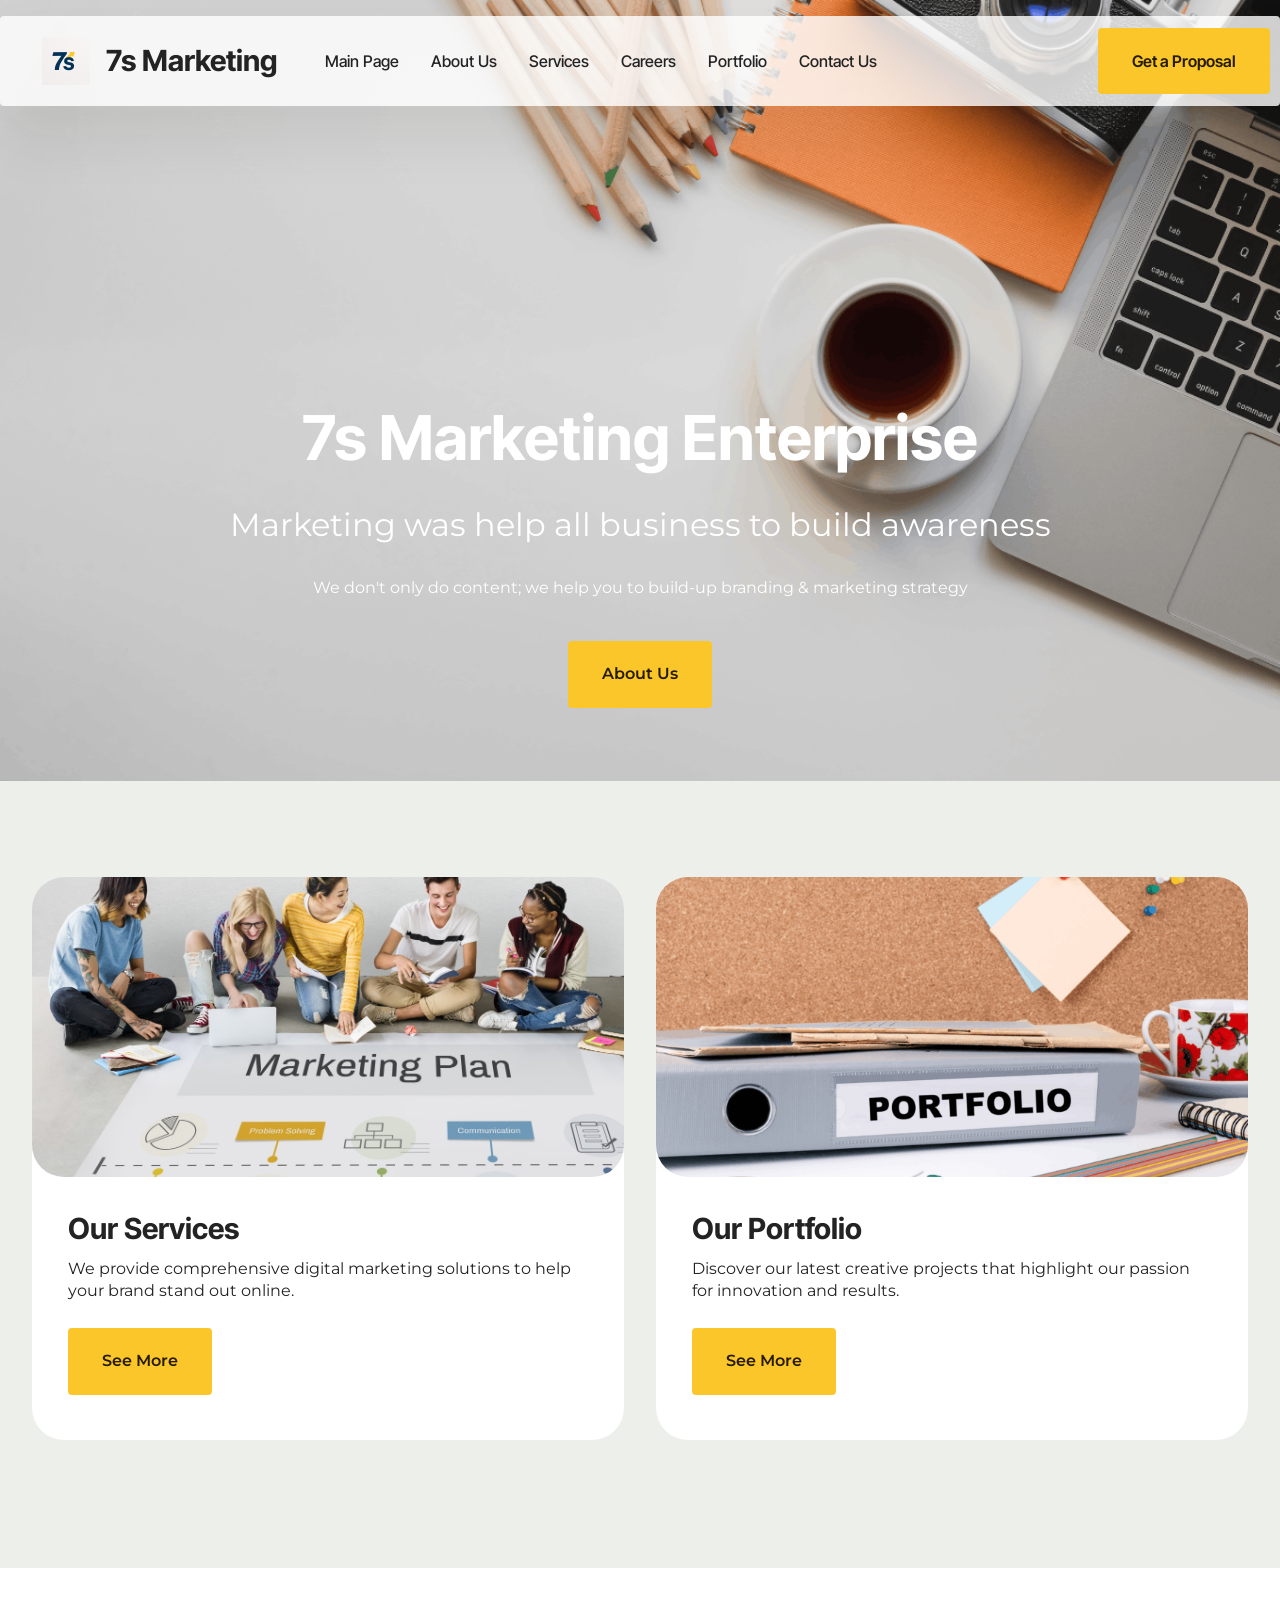
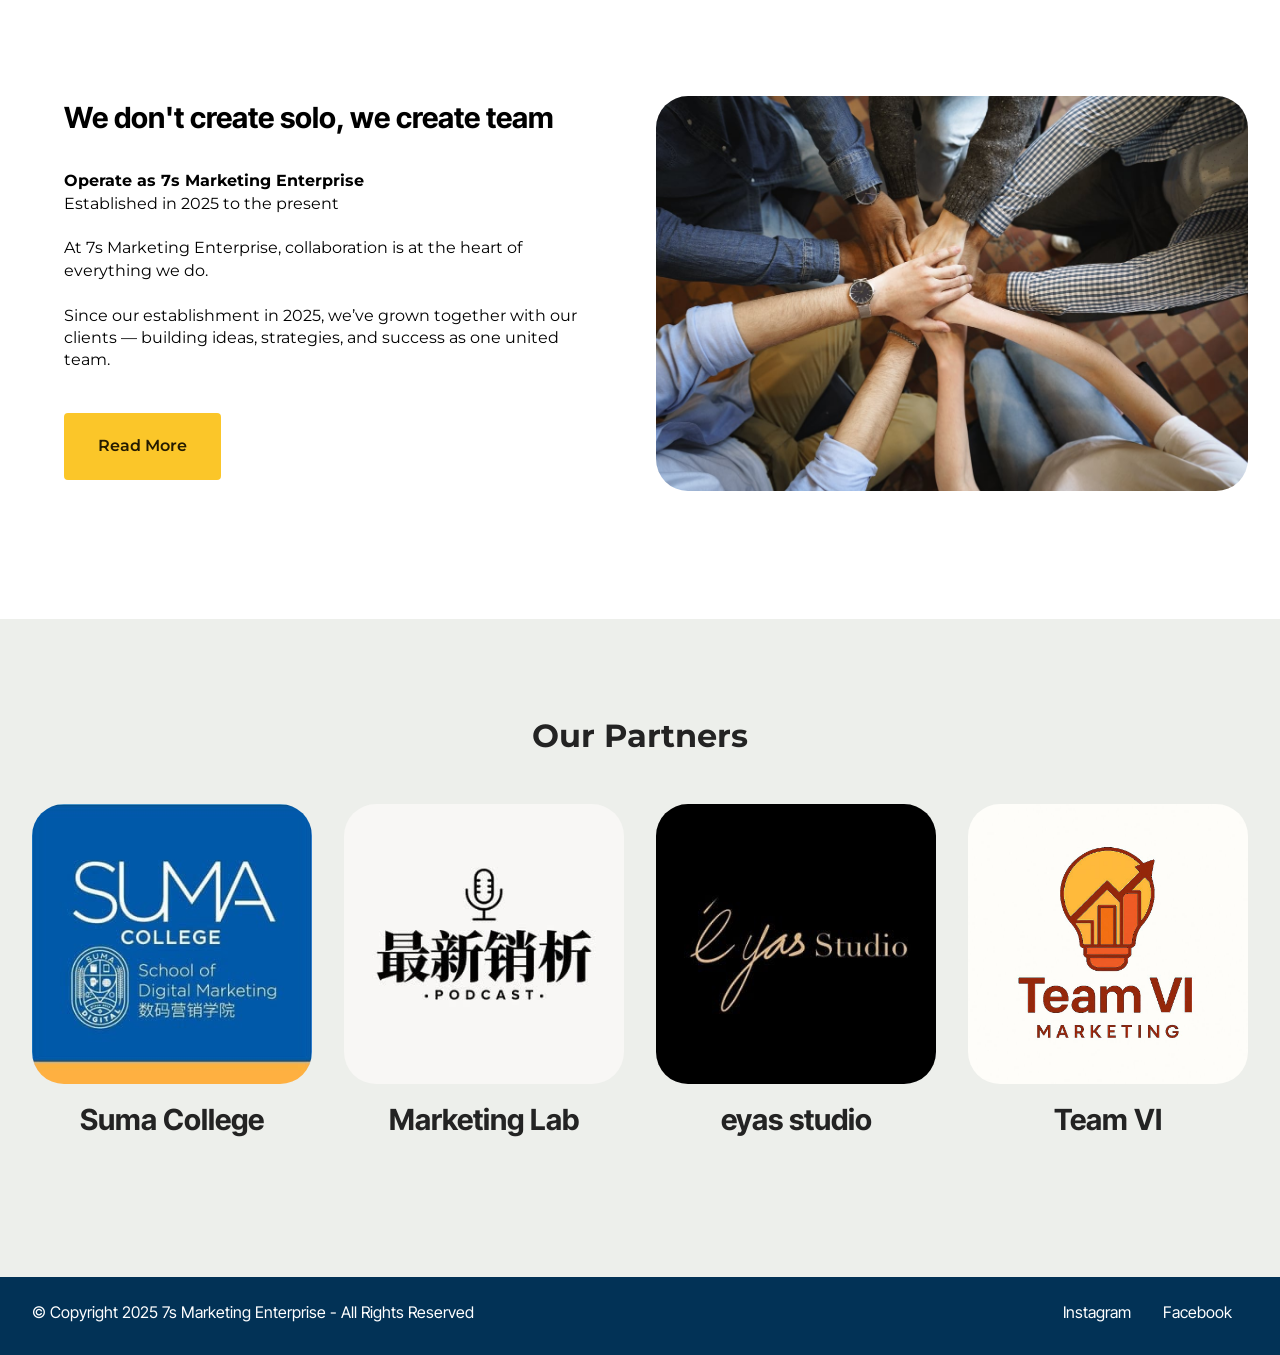
==== commit fdea9ad5: "Update index.html" ====
--- a/index.html
+++ b/index.html
@@ -236,8 +236,8 @@
             </div>
         </div>
     </div>
-</section><section class="display-7" style="padding: 0;align-items: center;justify-content: center;flex-wrap: wrap;    align-content: center;display: flex;position: relative;height: 4rem;"><a href="https://mobiri.se/4250551" style="flex: 1 1;height: 4rem;position: absolute;width: 100%;z-index: 1;"><img alt="" style="height: 4rem;" src="[data-uri]"></a><p style="margin: 0;text-align: center;" class="display-7">&#8204;</p><a style="z-index:1" href="https://mobirise.com/html-builder.html">HTML Creator</a></section><script src="assets/bootstrap/js/bootstrap.bundle.min.js"></script>  <script src="assets/parallax/jarallax.js"></script>  <script src="assets/smoothscroll/smooth-scroll.js"></script>  <script src="assets/ytplayer/index.js"></script>  <script src="assets/dropdown/js/navbar-dropdown.js"></script>  <script src="assets/theme/js/script.js"></script>  
-  
+</section>
+	
   
 </body>
-</html>+</html>
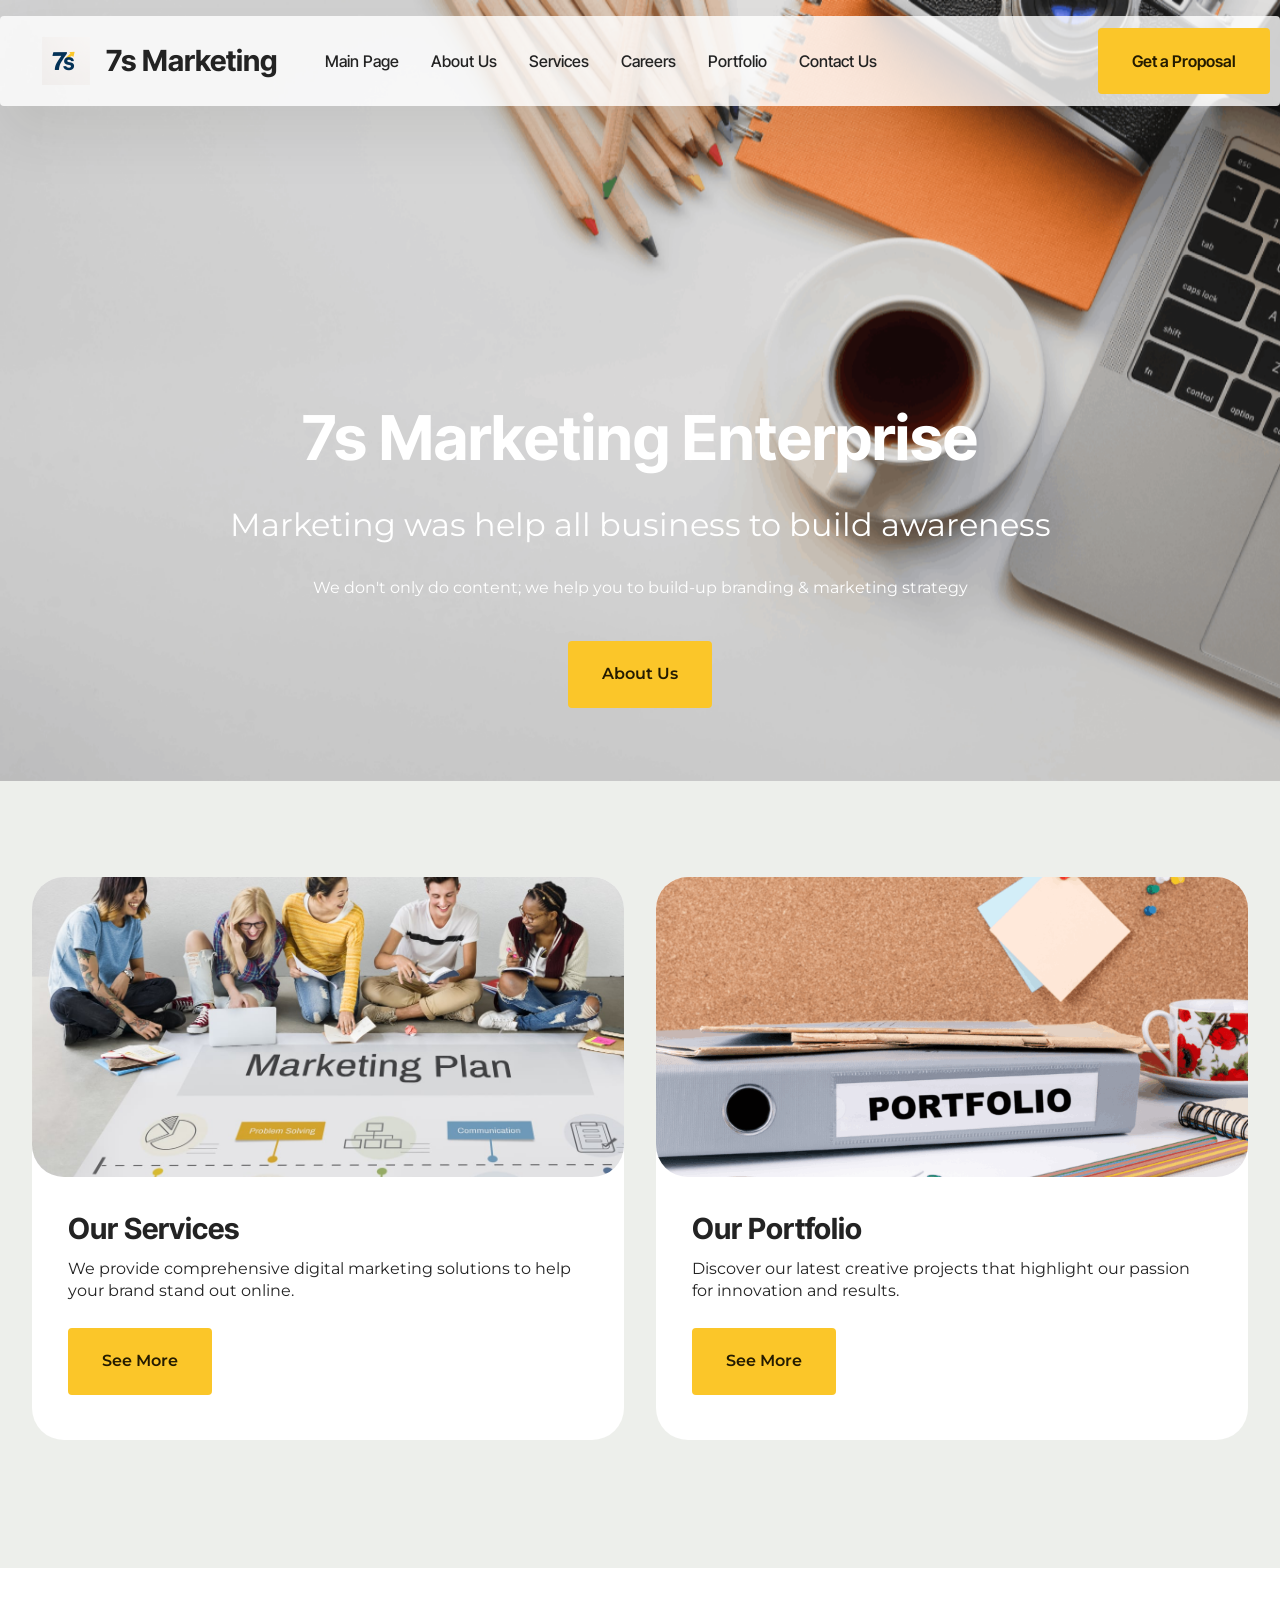
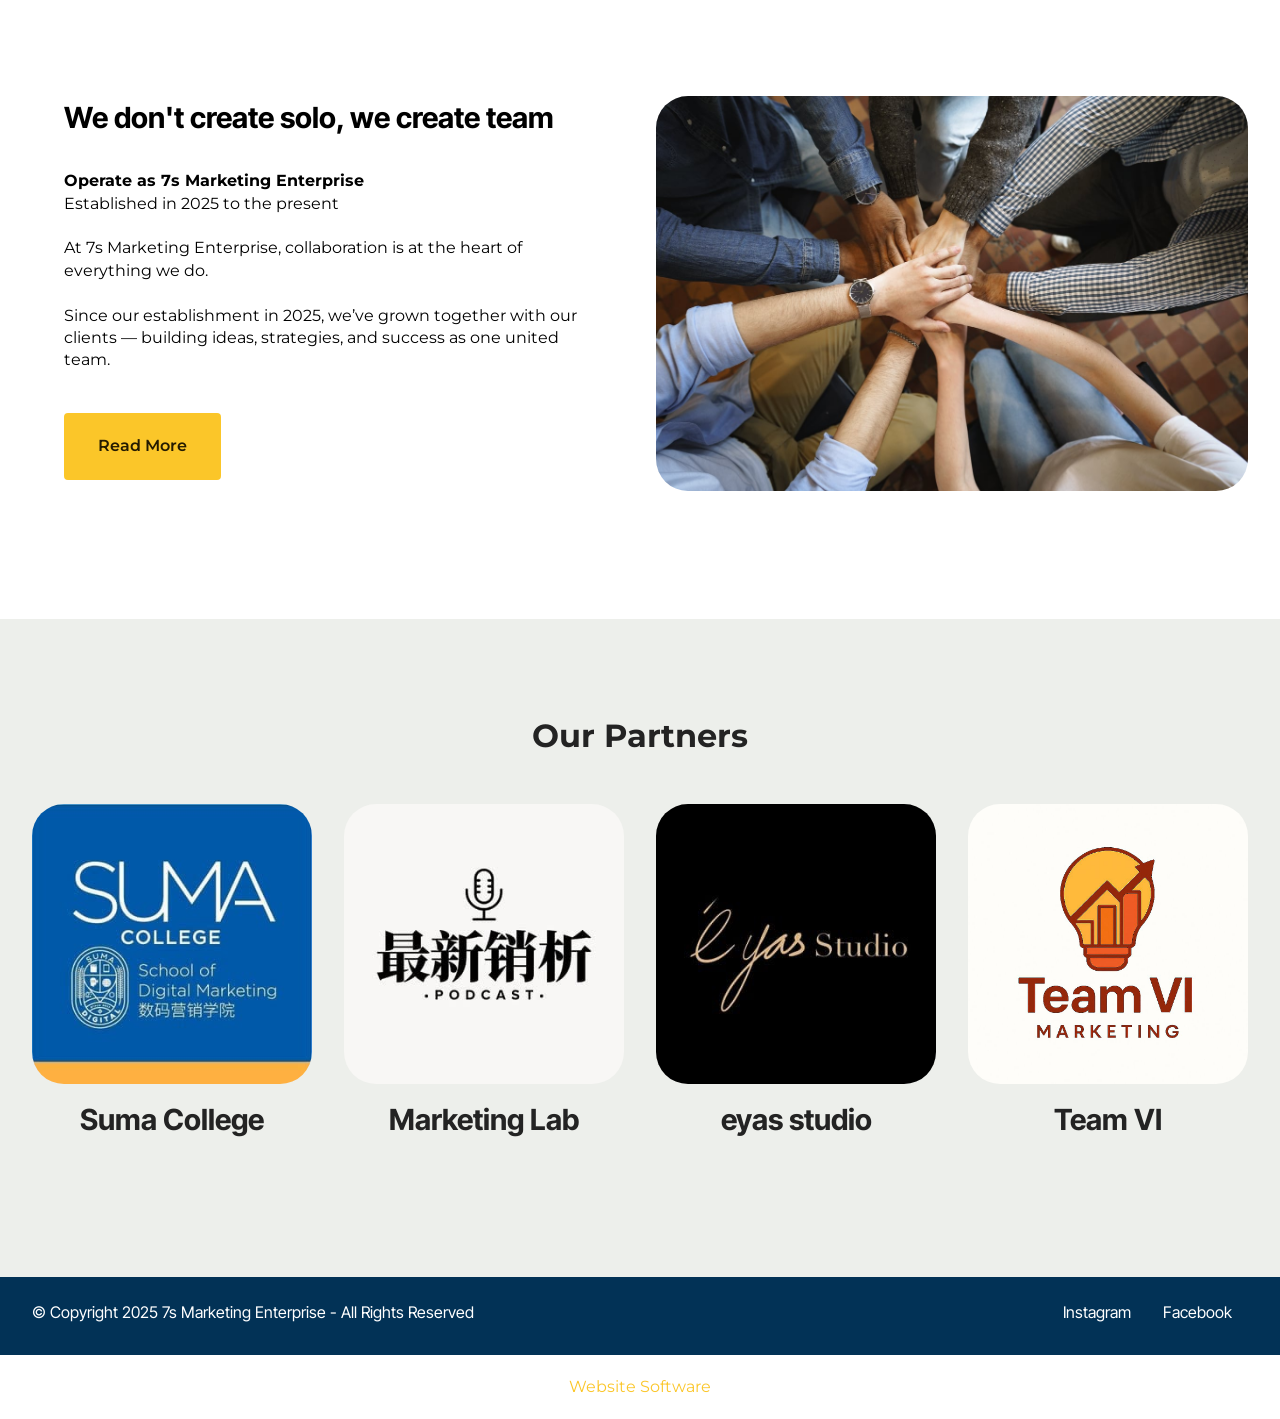
==== commit 3c43d484: "create github pages" ====
--- a/index.html
+++ b/index.html
@@ -20,7 +20,7 @@
   <noscript><link rel="stylesheet" href="https://fonts.googleapis.com/css?family=Inter+Tight:100,200,300,400,500,600,700,800,900,100i,200i,300i,400i,500i,600i,700i,800i,900i&display=swap"></noscript>
   <link rel="preload" href="https://fonts.googleapis.com/css?family=Montserrat:100,200,300,400,500,600,700,800,900,100i,200i,300i,400i,500i,600i,700i,800i,900i&display=swap" as="style" onload="this.onload=null;this.rel='stylesheet'">
   <noscript><link rel="stylesheet" href="https://fonts.googleapis.com/css?family=Montserrat:100,200,300,400,500,600,700,800,900,100i,200i,300i,400i,500i,600i,700i,800i,900i&display=swap"></noscript>
-  <link rel="preload" as="style" href="assets/mobirise/css/mbr-additional.css?v=DC1fDI"><link rel="stylesheet" href="assets/mobirise/css/mbr-additional.css?v=DC1fDI" type="text/css">
+  <link rel="preload" as="style" href="assets/mobirise/css/mbr-additional.css?v=04ck2Q"><link rel="stylesheet" href="assets/mobirise/css/mbr-additional.css?v=04ck2Q" type="text/css">
 
   
   
@@ -236,8 +236,8 @@
             </div>
         </div>
     </div>
-</section>
-	
+</section><section class="display-7" style="padding: 0;align-items: center;justify-content: center;flex-wrap: wrap;    align-content: center;display: flex;position: relative;height: 4rem;"><a href="https://mobiri.se/4250551" style="flex: 1 1;height: 4rem;position: absolute;width: 100%;z-index: 1;"><img alt="" style="height: 4rem;" src="[data-uri]"></a><p style="margin: 0;text-align: center;" class="display-7">&#8204;</p><a style="z-index:1" href="https://mobirise.com"> Website Software</a></section><script src="assets/bootstrap/js/bootstrap.bundle.min.js"></script>  <script src="assets/parallax/jarallax.js"></script>  <script src="assets/smoothscroll/smooth-scroll.js"></script>  <script src="assets/ytplayer/index.js"></script>  <script src="assets/dropdown/js/navbar-dropdown.js"></script>  <script src="assets/theme/js/script.js"></script>  
+  
   
 </body>
-</html>
+</html>
